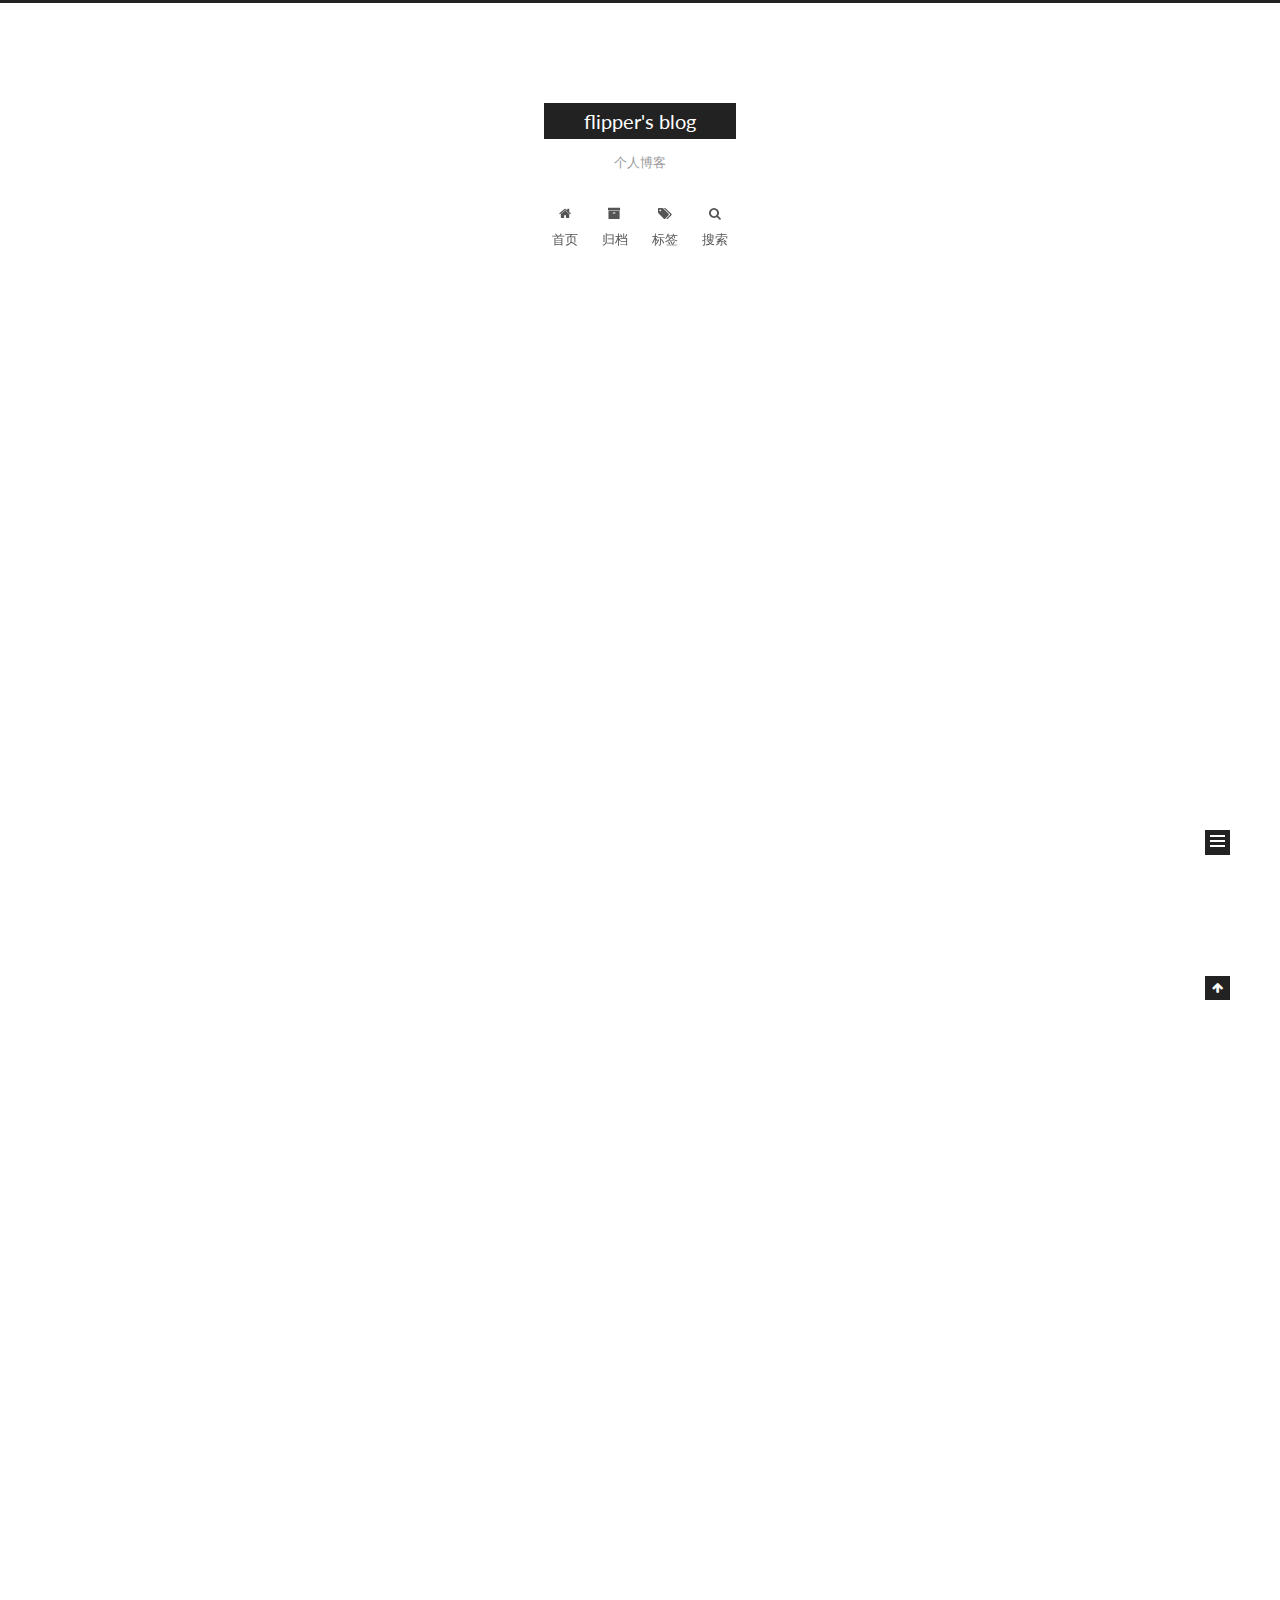
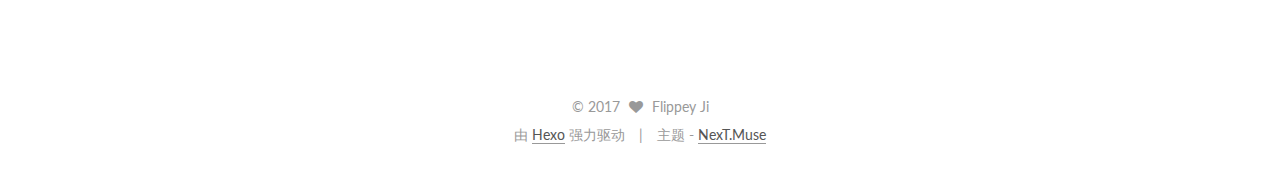
==== index.html @ 8bde79d1 "Site updated: 2017-01-13 20:40:01" ====
<!doctype html>



  


<html class="theme-next muse use-motion" lang="zh-Hans">
<head>
  <meta charset="UTF-8"/>
<meta http-equiv="X-UA-Compatible" content="IE=edge" />
<meta name="viewport" content="width=device-width, initial-scale=1, maximum-scale=1"/>



<meta http-equiv="Cache-Control" content="no-transform" />
<meta http-equiv="Cache-Control" content="no-siteapp" />












  
  
  <link href="/lib/fancybox/source/jquery.fancybox.css?v=2.1.5" rel="stylesheet" type="text/css" />




  
  
  
  

  
    
    
  

  

  

  

  

  
    
    
    <link href="//fonts.googleapis.com/css?family=Lato:300,300italic,400,400italic,700,700italic&subset=latin,latin-ext" rel="stylesheet" type="text/css">
  






<link href="/lib/font-awesome/css/font-awesome.min.css?v=4.6.2" rel="stylesheet" type="text/css" />

<link href="/css/main.css?v=5.1.0" rel="stylesheet" type="text/css" />


  <meta name="keywords" content="Hexo, NexT" />








  <link rel="shortcut icon" type="image/x-icon" href="/favicon.ico?v=5.1.0" />






<meta name="description" content="一切为了梦想">
<meta property="og:type" content="website">
<meta property="og:title" content="flipper's blog">
<meta property="og:url" content="http://yoursite.com/index.html">
<meta property="og:site_name" content="flipper's blog">
<meta property="og:description" content="一切为了梦想">
<meta name="twitter:card" content="summary">
<meta name="twitter:title" content="flipper's blog">
<meta name="twitter:description" content="一切为了梦想">



<script type="text/javascript" id="hexo.configurations">
  var NexT = window.NexT || {};
  var CONFIG = {
    root: '/',
    scheme: 'Muse',
    sidebar: {"position":"left","display":"post"},
    fancybox: true,
    motion: true,
    duoshuo: {
      userId: '0',
      author: '博主'
    },
    algolia: {
      applicationID: '',
      apiKey: 'ed5ef6e0f92a9c5c3d40564556195fa3',
      indexName: 'flippey',
      hits: {"per_page":10},
      labels: {"input_placeholder":"请输入关键字","hits_empty":"没有找到与 ${query} |相关的内容","hits_stats":"${hits} 条相关记录， 共耗时 ${time} ms"}
    }
  };
</script>



  <link rel="canonical" href="http://yoursite.com/"/>





  <title> flipper's blog </title>
</head>

<body itemscope itemtype="http://schema.org/WebPage" lang="zh-Hans">

  










  
  
    
  

  <div class="container one-collumn sidebar-position-left 
   page-home 
 ">
    <div class="headband"></div>

    <header id="header" class="header" itemscope itemtype="http://schema.org/WPHeader">
      <div class="header-inner"><div class="site-meta ">
  

  <div class="custom-logo-site-title">
    <a href="/"  class="brand" rel="start">
      <span class="logo-line-before"><i></i></span>
      <span class="site-title">flipper's blog</span>
      <span class="logo-line-after"><i></i></span>
    </a>
  </div>
    
      <p class="site-subtitle">个人博客</p>
    
</div>

<div class="site-nav-toggle">
  <button>
    <span class="btn-bar"></span>
    <span class="btn-bar"></span>
    <span class="btn-bar"></span>
  </button>
</div>

<nav class="site-nav">
  

  
    <ul id="menu" class="menu">
      
        
        <li class="menu-item menu-item-home">
          <a href="/" rel="section">
            
              <i class="menu-item-icon fa fa-fw fa-home"></i> <br />
            
            首页
          </a>
        </li>
      
        
        <li class="menu-item menu-item-archives">
          <a href="/archives" rel="section">
            
              <i class="menu-item-icon fa fa-fw fa-archive"></i> <br />
            
            归档
          </a>
        </li>
      
        
        <li class="menu-item menu-item-tags">
          <a href="/tags" rel="section">
            
              <i class="menu-item-icon fa fa-fw fa-tags"></i> <br />
            
            标签
          </a>
        </li>
      

      
        <li class="menu-item menu-item-search">
          
            <a href="javascript:;" class="popup-trigger">
          
            
              <i class="menu-item-icon fa fa-search fa-fw"></i> <br />
            
            搜索
          </a>
        </li>
      
    </ul>
  

  
    <div class="site-search">
      
  
  <div class="algolia-popup popup">
    <div class="algolia-search">
      <div class="algolia-search-input-icon">
        <i class="fa fa-search"></i>
      </div>
      <div class="algolia-search-input" id="algolia-search-input"></div>
    </div>

    <div class="algolia-results">
      <div id="algolia-stats"></div>
      <div id="algolia-hits"></div>
      <div id="algolia-pagination" class="algolia-pagination"></div>
    </div>

    <span class="popup-btn-close">
      <i class="fa fa-times-circle"></i>
    </span>
  </div>




    </div>
  
</nav>



 </div>
    </header>

    <main id="main" class="main">
      <div class="main-inner">
        <div class="content-wrap">
          <div id="content" class="content">
            
  <section id="posts" class="posts-expand">
    
      

  

  
  
  

  <article class="post post-type-normal " itemscope itemtype="http://schema.org/Article">
  <link itemprop="mainEntityOfPage" href="http://yoursite.com/2017/01/13/about/">

  <span style="display:none" itemprop="author" itemscope itemtype="http://schema.org/Person">
    <meta itemprop="name" content="Flippey Ji">
    <meta itemprop="description" content="">
    <meta itemprop="image" content="http://oe7dto3vg.bkt.clouddn.com/20150323114656_XhwA5.thumb.224_0.jpeg">
  </span>

  <span style="display:none" itemprop="publisher" itemscope itemtype="http://schema.org/Organization">
    <meta itemprop="name" content="flipper's blog">
    <span style="display:none" itemprop="logo" itemscope itemtype="http://schema.org/ImageObject">
      <img style="display:none;" itemprop="url image" alt="flipper's blog" src="">
    </span>
  </span>

    
      <header class="post-header">

        
        
          <h1 class="post-title" itemprop="name headline">
            
            
              
                
                <a class="post-title-link" href="/2017/01/13/about/" itemprop="url">
                  about
                </a>
              
            
          </h1>
        

        <div class="post-meta">
          <span class="post-time">
            
              <span class="post-meta-item-icon">
                <i class="fa fa-calendar-o"></i>
              </span>
              
                <span class="post-meta-item-text">发表于</span>
              
              <time title="Post created" itemprop="dateCreated datePublished" datetime="2017-01-13T13:42:59+08:00">
                2017-01-13
              </time>
            

            

            
          </span>

          

          
            
          

          

          
          

          

          

        </div>
      </header>
    


    <div class="post-body" itemprop="articleBody">

      
      

      
        
          
            <p>我就是我，不一样的烟火</p>

          
        
      
    </div>

    <div>
      
    </div>

    <div>
      
    </div>


    <footer class="post-footer">
      

      

      
      
        <div class="post-eof"></div>
      
    </footer>
  </article>


    
      

  

  
  
  

  <article class="post post-type-normal " itemscope itemtype="http://schema.org/Article">
  <link itemprop="mainEntityOfPage" href="http://yoursite.com/2017/01/13/hello-world/">

  <span style="display:none" itemprop="author" itemscope itemtype="http://schema.org/Person">
    <meta itemprop="name" content="Flippey Ji">
    <meta itemprop="description" content="">
    <meta itemprop="image" content="http://oe7dto3vg.bkt.clouddn.com/20150323114656_XhwA5.thumb.224_0.jpeg">
  </span>

  <span style="display:none" itemprop="publisher" itemscope itemtype="http://schema.org/Organization">
    <meta itemprop="name" content="flipper's blog">
    <span style="display:none" itemprop="logo" itemscope itemtype="http://schema.org/ImageObject">
      <img style="display:none;" itemprop="url image" alt="flipper's blog" src="">
    </span>
  </span>

    
      <header class="post-header">

        
        
          <h1 class="post-title" itemprop="name headline">
            
            
              
                
                <a class="post-title-link" href="/2017/01/13/hello-world/" itemprop="url">
                  Hello World
                </a>
              
            
          </h1>
        

        <div class="post-meta">
          <span class="post-time">
            
              <span class="post-meta-item-icon">
                <i class="fa fa-calendar-o"></i>
              </span>
              
                <span class="post-meta-item-text">发表于</span>
              
              <time title="Post created" itemprop="dateCreated datePublished" datetime="2017-01-13T10:25:01+08:00">
                2017-01-13
              </time>
            

            

            
          </span>

          

          
            
          

          

          
          

          

          

        </div>
      </header>
    


    <div class="post-body" itemprop="articleBody">

      
      

      
        
          
            <p>Welcome to <a href="https://hexo.io/" target="_blank" rel="external">Hexo</a>! This is your very first post. Check <a href="https://hexo.io/docs/" target="_blank" rel="external">documentation</a> for more info. If you get any problems when using Hexo, you can find the answer in <a href="https://hexo.io/docs/troubleshooting.html" target="_blank" rel="external">troubleshooting</a> or you can ask me on <a href="https://github.com/hexojs/hexo/issues" target="_blank" rel="external">GitHub</a>.</p>
<h2 id="Quick-Start"><a href="#Quick-Start" class="headerlink" title="Quick Start"></a>Quick Start</h2><h3 id="Create-a-new-post"><a href="#Create-a-new-post" class="headerlink" title="Create a new post"></a>Create a new post</h3><figure class="highlight bash"><table><tr><td class="gutter"><pre><div class="line">1</div></pre></td><td class="code"><pre><div class="line">$ hexo new <span class="string">"My New Post"</span></div></pre></td></tr></table></figure>
<p>More info: <a href="https://hexo.io/docs/writing.html" target="_blank" rel="external">Writing</a></p>
<h3 id="Run-server"><a href="#Run-server" class="headerlink" title="Run server"></a>Run server</h3><figure class="highlight bash"><table><tr><td class="gutter"><pre><div class="line">1</div></pre></td><td class="code"><pre><div class="line">$ hexo server</div></pre></td></tr></table></figure>
<p>More info: <a href="https://hexo.io/docs/server.html" target="_blank" rel="external">Server</a></p>
<h3 id="Generate-static-files"><a href="#Generate-static-files" class="headerlink" title="Generate static files"></a>Generate static files</h3><figure class="highlight bash"><table><tr><td class="gutter"><pre><div class="line">1</div></pre></td><td class="code"><pre><div class="line">$ hexo generate</div></pre></td></tr></table></figure>
<p>More info: <a href="https://hexo.io/docs/generating.html" target="_blank" rel="external">Generating</a></p>
<h3 id="Deploy-to-remote-sites"><a href="#Deploy-to-remote-sites" class="headerlink" title="Deploy to remote sites"></a>Deploy to remote sites</h3><figure class="highlight bash"><table><tr><td class="gutter"><pre><div class="line">1</div></pre></td><td class="code"><pre><div class="line">$ hexo deploy</div></pre></td></tr></table></figure>
<p>More info: <a href="https://hexo.io/docs/deployment.html" target="_blank" rel="external">Deployment</a></p>

          
        
      
    </div>

    <div>
      
    </div>

    <div>
      
    </div>


    <footer class="post-footer">
      

      

      
      
        <div class="post-eof"></div>
      
    </footer>
  </article>


    
  </section>

  

          
          </div>
          


          

        </div>
        
          
  
  <div class="sidebar-toggle">
    <div class="sidebar-toggle-line-wrap">
      <span class="sidebar-toggle-line sidebar-toggle-line-first"></span>
      <span class="sidebar-toggle-line sidebar-toggle-line-middle"></span>
      <span class="sidebar-toggle-line sidebar-toggle-line-last"></span>
    </div>
  </div>

  <aside id="sidebar" class="sidebar">
    <div class="sidebar-inner">

      

      

      <section class="site-overview sidebar-panel sidebar-panel-active">
        <div class="site-author motion-element" itemprop="author" itemscope itemtype="http://schema.org/Person">
          <img class="site-author-image" itemprop="image"
               src="http://oe7dto3vg.bkt.clouddn.com/20150323114656_XhwA5.thumb.224_0.jpeg"
               alt="Flippey Ji" />
          <p class="site-author-name" itemprop="name">Flippey Ji</p>
          <p class="site-description motion-element" itemprop="description">一切为了梦想</p>
        </div>
        <nav class="site-state motion-element">
        
          
            <div class="site-state-item site-state-posts">
              <a href="/archives">
                <span class="site-state-item-count">2</span>
                <span class="site-state-item-name">日志</span>
              </a>
            </div>
          

          

          

        </nav>

        

        <div class="links-of-author motion-element">
          
        </div>

        
        

        
        

        


      </section>

      

    </div>
  </aside>


        
      </div>
    </main>

    <footer id="footer" class="footer">
      <div class="footer-inner">
        <div class="copyright" >
  
  &copy; 
  <span itemprop="copyrightYear">2017</span>
  <span class="with-love">
    <i class="fa fa-heart"></i>
  </span>
  <span class="author" itemprop="copyrightHolder">Flippey Ji</span>
</div>


<div class="powered-by">
  由 <a class="theme-link" href="https://hexo.io">Hexo</a> 强力驱动
</div>

<div class="theme-info">
  主题 -
  <a class="theme-link" href="https://github.com/iissnan/hexo-theme-next">
    NexT.Muse
  </a>
</div>


        

        
      </div>
    </footer>

    <div class="back-to-top">
      <i class="fa fa-arrow-up"></i>
    </div>
  </div>

  

<script type="text/javascript">
  if (Object.prototype.toString.call(window.Promise) !== '[object Function]') {
    window.Promise = null;
  }
</script>









  




  
  <script type="text/javascript" src="/lib/jquery/index.js?v=2.1.3"></script>

  
  <script type="text/javascript" src="/lib/fastclick/lib/fastclick.min.js?v=1.0.6"></script>

  
  <script type="text/javascript" src="/lib/jquery_lazyload/jquery.lazyload.js?v=1.9.7"></script>

  
  <script type="text/javascript" src="/lib/velocity/velocity.min.js?v=1.2.1"></script>

  
  <script type="text/javascript" src="/lib/velocity/velocity.ui.min.js?v=1.2.1"></script>

  
  <script type="text/javascript" src="/lib/fancybox/source/jquery.fancybox.pack.js?v=2.1.5"></script>


  


  <script type="text/javascript" src="/js/src/utils.js?v=5.1.0"></script>

  <script type="text/javascript" src="/js/src/motion.js?v=5.1.0"></script>



  
  

  

  


  <script type="text/javascript" src="/js/src/bootstrap.js?v=5.1.0"></script>



  



  




	





  





  

  




  
  
  <script type="text/javascript">
    // Popup Window;
    var isfetched = false;
    // Search DB path;
    var search_path = "search.xml";
    if (search_path.length == 0) {
      search_path = "search.xml";
    }
    var path = "/" + search_path;
    // monitor main search box;

    function proceedsearch() {
      $("body").append('<div class="popoverlay">').css('overflow', 'hidden');
      $('.popup').toggle();
    }
    // search function;
    var searchFunc = function(path, search_id, content_id) {
      'use strict';
      $.ajax({
        url: path,
        dataType: "xml",
        async: true,
        success: function( xmlResponse ) {
          // get the contents from search data
          isfetched = true;
          $('.popup').detach().appendTo('.header-inner');
          var datas = $( "entry", xmlResponse ).map(function() {
            return {
              title: $( "title", this ).text(),
              content: $("content",this).text(),
              url: $( "url" , this).text()
            };
          }).get();
          var $input = document.getElementById(search_id);
          var $resultContent = document.getElementById(content_id);
          $input.addEventListener('input', function(){
            var matchcounts = 0;
            var str='<ul class=\"search-result-list\">';
            var keywords = this.value.trim().toLowerCase().split(/[\s\-]+/);
            $resultContent.innerHTML = "";
            if (this.value.trim().length > 1) {
              // perform local searching
              datas.forEach(function(data) {
                var isMatch = false;
                var content_index = [];
                var data_title = data.title.trim().toLowerCase();
                var data_content = data.content.trim().replace(/<[^>]+>/g,"").toLowerCase();
                var data_url = decodeURIComponent(data.url);
                var index_title = -1;
                var index_content = -1;
                var first_occur = -1;
                // only match artiles with not empty titles and contents
                if(data_title != '') {
                  keywords.forEach(function(keyword, i) {
                    index_title = data_title.indexOf(keyword);
                    index_content = data_content.indexOf(keyword);
                    if( index_title >= 0 || index_content >= 0 ){
                      isMatch = true;
                      if (i == 0) {
                        first_occur = index_content;
                      }
                    }

                  });
                }
                // show search results
                if (isMatch) {
                  matchcounts += 1;
                  str += "<li><a href='"+ data_url +"' class='search-result-title'>"+ data_title +"</a>";
                  var content = data.content.trim().replace(/<[^>]+>/g,"");
                  if (first_occur >= 0) {
                    // cut out 100 characters
                    var start = first_occur - 20;
                    var end = first_occur + 80;
                    if(start < 0){
                      start = 0;
                    }
                    if(start == 0){
                      end = 50;
                    }
                    if(end > content.length){
                      end = content.length;
                    }
                    var match_content = content.substring(start, end);
                    // highlight all keywords
                    keywords.forEach(function(keyword){
                      var regS = new RegExp(keyword, "gi");
                      match_content = match_content.replace(regS, "<b class=\"search-keyword\">"+keyword+"</b>");
                    });

                    str += "<p class=\"search-result\">" + match_content +"...</p>"
                  }
                  str += "</li>";
                }
              })};
            str += "</ul>";
            if (matchcounts == 0) { str = '<div id="no-result"><i class="fa fa-frown-o fa-5x" /></div>' }
            if (keywords == "") { str = '<div id="no-result"><i class="fa fa-search fa-5x" /></div>' }
            $resultContent.innerHTML = str;
          });
          proceedsearch();
        }
      });}

    // handle and trigger popup window;
    $('.popup-trigger').click(function(e) {
      e.stopPropagation();
      if (isfetched == false) {
        searchFunc(path, 'local-search-input', 'local-search-result');
      } else {
        proceedsearch();
      };
    });

    $('.popup-btn-close').click(function(e){
      $('.popup').hide();
      $(".popoverlay").remove();
      $('body').css('overflow', '');
    });
    $('.popup').click(function(e){
      e.stopPropagation();
    });
  </script>


  

  

  

  

  
  
  
  <link rel="stylesheet" href="/lib/algolia-instant-search/instantsearch.min.css">

  
  
  <script src="/lib/algolia-instant-search/instantsearch.min.js"></script>
  

  <script src="/js/src/algolia-search.js?v=5.1.0"></script>



</body>
</html>
---- css/main.css ----
/* normalize.css v3.0.2 | MIT License | git.io/normalize */
html {
  font-family: sans-serif; /* 1 */
  -ms-text-size-adjust: 100%; /* 2 */
  -webkit-text-size-adjust: 100%; /* 2 */
}
body {
  margin: 0;
}
article,
aside,
details,
figcaption,
figure,
footer,
header,
hgroup,
main,
menu,
nav,
section,
summary {
  display: block;
}
audio,
canvas,
progress,
video {
  display: inline-block; /* 1 */
  vertical-align: baseline; /* 2 */
}
audio:not([controls]) {
  display: none;
  height: 0;
}
[hidden],
template {
  display: none;
}
a {
  background-color: transparent;
}
a:active,
a:hover {
  outline: 0;
}
abbr[title] {
  border-bottom: 1px dotted;
}
b,
strong {
  font-weight: bold;
}
dfn {
  font-style: italic;
}
h1 {
  font-size: 2em;
  margin: 0.67em 0;
}
mark {
  background: #ff0;
  color: #000;
}
small {
  font-size: 80%;
}
sub,
sup {
  font-size: 75%;
  line-height: 0;
  position: relative;
  vertical-align: baseline;
}
sup {
  top: -0.5em;
}
sub {
  bottom: -0.25em;
}
img {
  border: 0;
}
svg:not(:root) {
  overflow: hidden;
}
figure {
  margin: 1em 40px;
}
hr {
  -moz-box-sizing: content-box;
  box-sizing: content-box;
  height: 0;
}
pre {
  overflow: auto;
}
code,
kbd,
pre,
samp {
  font-family: monospace, monospace;
  font-size: 1em;
}
button,
input,
optgroup,
select,
textarea {
  color: inherit; /* 1 */
  font: inherit; /* 2 */
  margin: 0; /* 3 */
}
button {
  overflow: visible;
}
button,
select {
  text-transform: none;
}
button,
html input[type="button"],
input[type="reset"],
input[type="submit"] {
  -webkit-appearance: button; /* 2 */
  cursor: pointer; /* 3 */
}
button[disabled],
html input[disabled] {
  cursor: default;
}
button::-moz-focus-inner,
input::-moz-focus-inner {
  border: 0;
  padding: 0;
}
input {
  line-height: normal;
}
input[type="checkbox"],
input[type="radio"] {
  box-sizing: border-box; /* 1 */
  padding: 0; /* 2 */
}
input[type="number"]::-webkit-inner-spin-button,
input[type="number"]::-webkit-outer-spin-button {
  height: auto;
}
input[type="search"] {
  -webkit-appearance: textfield; /* 1 */
  -moz-box-sizing: content-box;
  -webkit-box-sizing: content-box; /* 2 */
  box-sizing: content-box;
}
input[type="search"]::-webkit-search-cancel-button,
input[type="search"]::-webkit-search-decoration {
  -webkit-appearance: none;
}
fieldset {
  border: 1px solid #c0c0c0;
  margin: 0 2px;
  padding: 0.35em 0.625em 0.75em;
}
legend {
  border: 0; /* 1 */
  padding: 0; /* 2 */
}
textarea {
  overflow: auto;
}
optgroup {
  font-weight: bold;
}
table {
  border-collapse: collapse;
  border-spacing: 0;
}
td,
th {
  padding: 0;
}
::selection {
  background: #262a30;
  color: #fff;
}
body {
  position: relative;
  font-family: 'Lato', "PingFang SC", "Microsoft YaHei", sans-serif;
  font-size: 14px;
  line-height: 2;
  color: #555;
  background: #fff;
}
@media (max-width: 767px) {
  body {
    padding-right: 0 !important;
  }
}
@media (min-width: 768px) and (max-width: 991px) {
  body {
    padding-right: 0 !important;
  }
}
@media (min-width: 1600px) {
  body {
    font-size: 16px;
  }
}
h1,
h2,
h3,
h4,
h5,
h6 {
  margin: 0;
  padding: 0;
  font-weight: bold;
  line-height: 1.5;
  font-family: 'Lato', "PingFang SC", "Microsoft YaHei", sans-serif;
}
h2,
h3,
h4,
h5,
h6 {
  margin: 20px 0 15px;
}
h1 {
  font-size: 22px;
}
@media (max-width: 767px) {
  h1 {
    font-size: 18px;
  }
}
h2 {
  font-size: 20px;
}
@media (max-width: 767px) {
  h2 {
    font-size: 16px;
  }
}
h3 {
  font-size: 18px;
}
@media (max-width: 767px) {
  h3 {
    font-size: 14px;
  }
}
h4 {
  font-size: 16px;
}
@media (max-width: 767px) {
  h4 {
    font-size: 12px;
  }
}
h5 {
  font-size: 14px;
}
@media (max-width: 767px) {
  h5 {
    font-size: 10px;
  }
}
h6 {
  font-size: 12px;
}
@media (max-width: 767px) {
  h6 {
    font-size: 8px;
  }
}
p {
  margin: 0 0 25px 0;
}
a {
  color: #555;
  text-decoration: none;
  border-bottom: 1px solid #999;
  word-wrap: break-word;
}
a:hover {
  color: #222;
  border-bottom-color: #222;
}
ul {
  list-style: none;
}
blockquote {
  margin: 0;
  padding: 0;
}
img {
  display: block;
  margin: auto;
  max-width: 100%;
  height: auto;
}
hr {
  margin: 40px 0;
  height: 3px;
  border: none;
  background-color: #ddd;
  background-image: repeating-linear-gradient(-45deg, #fff, #fff 4px, transparent 4px, transparent 8px);
}
blockquote {
  padding: 0 15px;
  color: #666;
  border-left: 4px solid #ddd;
}
blockquote cite::before {
  content: "-";
  padding: 0 5px;
}
dt {
  font-weight: 700;
}
dd {
  margin: 0;
  padding: 0;
}
.text-left {
  text-align: left;
}
.text-center {
  text-align: center;
}
.text-right {
  text-align: right;
}
.text-justify {
  text-align: justify;
}
.text-nowrap {
  white-space: nowrap;
}
.text-lowercase {
  text-transform: lowercase;
}
.text-uppercase {
  text-transform: uppercase;
}
.text-capitalize {
  text-transform: capitalize;
}
.center-block {
  display: block;
  margin-left: auto;
  margin-right: auto;
}
.clearfix:before,
.clearfix:after {
  content: " ";
  display: table;
}
.clearfix:after {
  clear: both;
}
.pullquote {
  width: 45%;
}
.pullquote.left {
  float: left;
  margin-left: 5px;
  margin-right: 10px;
}
.pullquote.right {
  float: right;
  margin-left: 10px;
  margin-right: 5px;
}
.affix.affix.affix {
  position: fixed;
}
.translation {
  margin-top: -20px;
  font-size: 14px;
  color: #999;
}
.scrollbar-measure {
  width: 100px;
  height: 100px;
  overflow: scroll;
  position: absolute;
  top: -9999px;
}
.use-motion .motion-element {
  opacity: 0;
}
#local-search-input {
  padding: 3px;
  border: none;
  text-indent: 14px;
  border-radius: 0;
  width: 140px;
  outline: none;
  border-bottom: 1px solid #999;
  background: inherit;
  opacity: 0.5;
}
#local-search-input:focus {
  opacity: 1;
}
.search-icon {
  position: absolute;
  top: 9px;
}
table {
  margin: 20px 0;
  width: 100%;
  border-collapse: collapse;
  border-spacing: 0;
  border: 1px solid #ddd;
  font-size: 14px;
  table-layout: fixed;
  word-wrap: break-all;
}
table>tbody>tr:nth-of-type(odd) {
  background-color: #f9f9f9;
}
table>tbody>tr:hover {
  background-color: #f5f5f5;
}
caption,
th,
td {
  padding: 8px;
  text-align: left;
  vertical-align: middle;
  font-weight: normal;
}
th,
td {
  border-bottom: 3px solid #ddd;
  border-right: 1px solid #eee;
}
th {
  padding-bottom: 10px;
  font-weight: 700;
}
td {
  border-bottom-width: 1px;
}
html,
body {
  height: 100%;
}
.container {
  position: relative;
  min-height: 100%;
}
.header-inner {
  margin: 0 auto;
  padding: 100px 0 70px;
  width: 700px;
}
@media (min-width: 1600px) {
  .container .header-inner {
    width: 900px;
  }
}
.main {
  padding-bottom: 150px;
}
.main-inner {
  margin: 0 auto;
  width: 700px;
}
@media (min-width: 1600px) {
  .container .main-inner {
    width: 900px;
  }
}
.footer {
  position: absolute;
  left: 0;
  bottom: 0;
  width: 100%;
  min-height: 50px;
}
.footer-inner {
  box-sizing: border-box;
  margin: 20px auto;
  width: 700px;
}
@media (min-width: 1600px) {
  .container .footer-inner {
    width: 900px;
  }
}
pre,
.highlight {
  overflow: auto;
  margin: 20px 0;
  padding: 0;
  font-size: 13px;
  color: #4d4d4c;
  background: #f7f7f7;
  line-height: 1.6;
}
pre,
code {
  font-family: consolas, Menlo, "PingFang SC", "Microsoft YaHei", monospace;
}
code {
  padding: 2px 4px;
  word-wrap: break-word;
  color: #4d4d4c;
  background: #f7f7f7;
  border-radius: 3px;
  font-size: 13px;
}
pre code {
  padding: 0;
  color: #4d4d4c;
  background: none;
  text-shadow: none;
}
.highlight {
  border-radius: 1px;
}
.highlight pre {
  border: none;
  margin: 0;
  padding: 10px 0;
}
.highlight table {
  margin: 0;
  width: auto;
  border: none;
}
.highlight td {
  border: none;
  padding: 0;
}
.highlight figcaption {
  font-size: 1em;
  color: #4d4d4c;
  line-height: 1em;
  margin-bottom: 1em;
}
.highlight figcaption:before,
.highlight figcaption:after {
  content: " ";
  display: table;
}
.highlight figcaption:after {
  clear: both;
}
.highlight figcaption a {
  float: right;
  color: #4d4d4c;
}
.highlight figcaption a:hover {
  border-bottom-color: #4d4d4c;
}
.highlight .gutter pre {
  padding-left: 10px;
  padding-right: 10px;
  color: #869194;
  text-align: right;
  background-color: #eff2f3;
}
.highlight .code pre {
  padding-left: 10px;
  padding-right: 10px;
  background-color: #f7f7f7;
}
.highlight .line {
  height: 20px;
}
.gutter {
  -webkit-user-select: none;
  -moz-user-select: none;
  -ms-user-select: none;
  user-select: none;
}
.gist table {
  width: auto;
}
.gist table td {
  border: none;
}
pre .deletion {
  background: #fdd;
}
pre .addition {
  background: #dfd;
}
pre .meta {
  color: #8959a8;
}
pre .comment {
  color: #8e908c;
}
pre .variable,
pre .attribute,
pre .tag,
pre .regexp,
pre .ruby .constant,
pre .xml .tag .title,
pre .xml .pi,
pre .xml .doctype,
pre .html .doctype,
pre .css .id,
pre .css .class,
pre .css .pseudo {
  color: #c82829;
}
pre .number,
pre .preprocessor,
pre .built_in,
pre .literal,
pre .params,
pre .constant,
pre .command {
  color: #f5871f;
}
pre .ruby .class .title,
pre .css .rules .attribute,
pre .string,
pre .value,
pre .inheritance,
pre .header,
pre .ruby .symbol,
pre .xml .cdata,
pre .special,
pre .number,
pre .formula {
  color: #718c00;
}
pre .title,
pre .css .hexcolor {
  color: #3e999f;
}
pre .function,
pre .python .decorator,
pre .python .title,
pre .ruby .function .title,
pre .ruby .title .keyword,
pre .perl .sub,
pre .javascript .title,
pre .coffeescript .title {
  color: #4271ae;
}
pre .keyword,
pre .javascript .function {
  color: #8959a8;
}
.full-image.full-image.full-image {
  border: none;
  max-width: 100%;
  width: auto;
  margin: 20px auto;
}
@media (min-width: 992px) {
  .full-image.full-image.full-image {
    max-width: none;
    width: 110%;
    margin: 25px -5%;
  }
}
.blockquote-center,
.page-home .post-type-quote blockquote,
.page-post-detail .post-type-quote blockquote {
  position: relative;
  margin: 40px 0;
  padding: 0;
  border-left: none;
  text-align: center;
}
.blockquote-center::before,
.page-home .post-type-quote blockquote::before,
.page-post-detail .post-type-quote blockquote::before,
.blockquote-center::after,
.page-home .post-type-quote blockquote::after,
.page-post-detail .post-type-quote blockquote::after {
  position: absolute;
  content: ' ';
  display: block;
  width: 100%;
  height: 24px;
  opacity: 0.2;
  background-repeat: no-repeat;
  background-position: 0 -6px;
  background-size: 22px 22px;
}
.blockquote-center::before,
.page-home .post-type-quote blockquote::before,
.page-post-detail .post-type-quote blockquote::before {
  top: -20px;
  background-image: url("../images/quote-l.svg");
  border-top: 1px solid #ccc;
}
.blockquote-center::after,
.page-home .post-type-quote blockquote::after,
.page-post-detail .post-type-quote blockquote::after {
  bottom: -20px;
  background-image: url("../images/quote-r.svg");
  border-bottom: 1px solid #ccc;
  background-position: 100% 8px;
}
.blockquote-center p,
.page-home .post-type-quote blockquote p,
.page-post-detail .post-type-quote blockquote p,
.blockquote-center div,
.page-home .post-type-quote blockquote div,
.page-post-detail .post-type-quote blockquote div {
  text-align: center;
}
.post .post-body .group-picture img {
  box-sizing: border-box;
  padding: 0 3px;
  border: none;
}
.post .group-picture-row {
  overflow: hidden;
  margin-top: 6px;
}
.post .group-picture-row:first-child {
  margin-top: 0;
}
.post .group-picture-column {
  float: left;
}
.page-post-detail .post-body .group-picture-column {
  float: none;
  margin-top: 10px;
  width: auto !important;
}
.page-post-detail .post-body .group-picture-column img {
  margin: 0 auto;
}
.page-archive .group-picture-container {
  overflow: hidden;
}
.page-archive .group-picture-row {
  float: left;
}
.page-archive .group-picture-row:first-child {
  margin-top: 6px;
}
.page-archive .group-picture-column {
  max-width: 150px;
  max-height: 150px;
}
.note {
  padding: 20px;
  margin: 20px 0;
  border: 1px solid #eee;
  border-left-width: 5px;
  border-radius: 3px;
}
.note h2,
.note h3,
.note h4,
.note h5,
.note h6 {
  margin-top: 0;
  margin-bottom: 5px;
}
.note p:last-child {
  margin-bottom: 0;
}
.note code {
  border-radius: 3px;
}
.note+.note {
  margin-top: -5px;
}
.default {
  border-left-color: #777;
}
.default h2,
.default h3,
.default h4,
.default h5,
.default h6 {
  color: #777;
}
.primary {
  border-left-color: #428bca;
}
.primary h2,
.primary h3,
.primary h4,
.primary h5,
.primary h6 {
  color: #428bca;
}
.success {
  border-left-color: #5cb85c;
}
.success h2,
.success h3,
.success h4,
.success h5,
.success h6 {
  color: #5cb85c;
}
.danger {
  border-left-color: #d9534f;
}
.danger h2,
.danger h3,
.danger h4,
.danger h5,
.danger h6 {
  color: #d9534f;
}
.warning {
  border-left-color: #f0ad4e;
}
.warning h2,
.warning h3,
.warning h4,
.warning h5,
.warning h6 {
  color: #f0ad4e;
}
.info {
  border-left-color: #5bc0de;
}
.info h2,
.info h3,
.info h4,
.info h5,
.info h6 {
  color: #5bc0de;
}
.btn {
  display: inline-block;
  padding: 0 20px;
  font-size: 14px;
  color: #fff;
  background: #222;
  border: 2px solid #222;
  text-decoration: none;
  border-radius: 0;
  transition-property: background-color;
  transition-duration: 0.2s;
  transition-timing-function: ease-in-out;
  transition-delay: 0s;
}
.btn:hover,
.post-more-link .btn:hover {
  border-color: #222;
  color: #222;
  background: #fff;
}
.btn-bar {
  display: block;
  width: 22px;
  height: 2px;
  background: #555;
  border-radius: 1px;
}
.btn-bar+.btn-bar {
  margin-top: 4px;
}
.pagination {
  margin: 120px 0 40px;
  text-align: center;
  border-top: 1px solid #eee;
}
.page-number-basic,
.pagination .prev,
.pagination .next,
.pagination .page-number,
.pagination .space {
  display: inline-block;
  position: relative;
  top: -1px;
  margin: 0 10px;
  padding: 0 10px;
  line-height: 30px;
}
@media (max-width: 767px) {
  .page-number-basic,
  .pagination .prev,
  .pagination .next,
  .pagination .page-number,
  .pagination .space {
    margin: 0 5px;
  }
}
.pagination .prev,
.pagination .next,
.pagination .page-number {
  border-bottom: 0;
  border-top: 1px solid #eee;
  transition-property: border-color;
  transition-duration: 0.2s;
  transition-timing-function: ease-in-out;
  transition-delay: 0s;
}
.pagination .prev:hover,
.pagination .next:hover,
.pagination .page-number:hover {
  border-top-color: #222;
}
.pagination .space {
  padding: 0;
  margin: 0;
}
.pagination .prev {
  margin-left: 0;
}
.pagination .next {
  margin-right: 0;
}
.pagination .page-number.current,
.algolia-pagination .current .page-number {
  color: #fff;
  background: #ccc;
  border-top-color: #ccc;
}
@media (max-width: 767px) {
  .pagination {
    border-top: none;
  }
  .pagination .prev,
  .pagination .next,
  .pagination .page-number {
    margin-bottom: 10px;
    border-top: 0;
    border-bottom: 1px solid #eee;
  }
  .pagination .prev:hover,
  .pagination .next:hover,
  .pagination .page-number:hover {
    border-bottom-color: #222;
  }
}
.comments {
  margin: 60px 20px 0;
}
.tag-cloud {
  text-align: center;
}
.tag-cloud a {
  display: inline-block;
  margin: 10px;
}
.back-to-top {
  box-sizing: border-box;
  position: fixed;
  bottom: -100px;
  right: 50px;
  z-index: 1050;
  padding: 0 6px;
  width: 25px;
  background: #222;
  font-size: 12px;
  opacity: 1;
  color: #fff;
  cursor: pointer;
  text-align: center;
  -webkit-transform: translateZ(0);
  transition-property: bottom;
  transition-duration: 0.2s;
  transition-timing-function: ease-in-out;
  transition-delay: 0s;
}
@media (max-width: 767px) {
  .back-to-top {
    display: none;
  }
}
@media (min-width: 768px) and (max-width: 991px) {
  .back-to-top {
    display: none;
  }
}
.back-to-top.back-to-top-on {
  bottom: 19px;
}
.header {
  background: #fff;
}
.header-inner {
  position: relative;
}
.headband {
  height: 3px;
  background: #222;
}
.site-meta {
  margin: 0;
  text-align: center;
}
@media (max-width: 767px) {
  .site-meta {
    text-align: center;
  }
}
.brand {
  position: relative;
  display: inline-block;
  padding: 0 40px;
  color: #fff;
  background: #222;
  border-bottom: none;
}
.brand:hover {
  color: #fff;
}
.logo {
  display: inline-block;
  margin-right: 5px;
  line-height: 36px;
  vertical-align: top;
}
.site-title {
  display: inline-block;
  vertical-align: top;
  line-height: 36px;
  font-size: 20px;
  font-weight: normal;
  font-family: 'Lato', "PingFang SC", "Microsoft YaHei", sans-serif;
}
.site-subtitle {
  margin-top: 10px;
  font-size: 13px;
  color: #999;
}
.use-motion .brand {
  opacity: 0;
}
.use-motion .logo,
.use-motion .site-title,
.use-motion .site-subtitle {
  opacity: 0;
  position: relative;
  top: -10px;
}
.site-nav-toggle {
  display: none;
  position: absolute;
  top: 10px;
  left: 10px;
}
@media (max-width: 767px) {
  .site-nav-toggle {
    display: block;
  }
}
.site-nav-toggle button {
  margin-top: 2px;
  padding: 9px 10px;
  background: transparent;
  border: none;
}
@media (max-width: 767px) {
  .site-nav {
    display: none;
    margin: 0 -10px;
    padding: 0 10px;
    clear: both;
    border-top: 1px solid #ddd;
  }
}
@media (min-width: 768px) and (max-width: 991px) {
  .site-nav {
    display: block !important;
  }
}
@media (min-width: 992px) {
  .site-nav {
    display: block !important;
  }
}
.menu {
  margin-top: 20px;
  padding-left: 0;
  text-align: center;
}
.menu .menu-item {
  display: inline-block;
  margin: 0 10px;
}
@media screen and (max-width: 767px) {
  .menu .menu-item {
    margin-top: 10px;
  }
}
.menu .menu-item a {
  display: block;
  font-size: 13px;
  text-transform: capitalize;
  line-height: inherit;
  border-bottom: 1px solid transparent;
  transition-property: border-color;
  transition-duration: 0.2s;
  transition-timing-function: ease-in-out;
  transition-delay: 0s;
}
.menu .menu-item a:hover {
  border-bottom-color: #222;
}
.menu .menu-item .fa {
  margin-right: 5px;
}
.use-motion .menu-item {
  opacity: 0;
}
.post-body {
  font-family: 'Lato', "PingFang SC", "Microsoft YaHei", sans-serif;
}
@media (max-width: 767px) {
  .post-body {
    word-break: break-word;
  }
}
.post-body .fancybox img {
  display: block !important;
  margin: 0 auto;
  cursor: pointer;
  cursor: zoom-in;
  cursor: -webkit-zoom-in;
}
.post-body .image-caption,
.post-body .figure .caption {
  margin: 10px auto 15px;
  text-align: center;
  font-size: 14px;
  color: #999;
  font-weight: bold;
  line-height: 1;
}
.post-sticky-flag {
  display: inline-block;
  font-size: 16px;
  -ms-transform: rotate(30deg);
  -webkit-transform: rotate(30deg);
  -moz-transform: rotate(30deg);
  -ms-transform: rotate(30deg);
  -o-transform: rotate(30deg);
  transform: rotate(30deg);
}
.posts-expand {
  padding-top: 40px;
}
@media (max-width: 767px) {
  .posts-expand {
    margin: 0 20px;
  }
  .post-body pre,
  .post-body .highlight {
    padding: 10px;
  }
  .post-body pre .gutter pre,
  .post-body .highlight .gutter pre {
    padding-right: 10px;
  }
}
@media (min-width: 992px) {
  .posts-expand .post-body {
    text-align: justify;
  }
}
.posts-expand .post-body h2,
.posts-expand .post-body h3,
.posts-expand .post-body h4,
.posts-expand .post-body h5,
.posts-expand .post-body h6 {
  padding-top: 10px;
}
.posts-expand .post-body h2 .header-anchor,
.posts-expand .post-body h3 .header-anchor,
.posts-expand .post-body h4 .header-anchor,
.posts-expand .post-body h5 .header-anchor,
.posts-expand .post-body h6 .header-anchor {
  float: right;
  margin-left: 10px;
  color: #ccc;
  border-bottom-style: none;
  visibility: hidden;
}
.posts-expand .post-body h2 .header-anchor:hover,
.posts-expand .post-body h3 .header-anchor:hover,
.posts-expand .post-body h4 .header-anchor:hover,
.posts-expand .post-body h5 .header-anchor:hover,
.posts-expand .post-body h6 .header-anchor:hover {
  color: inherit;
}
.posts-expand .post-body h2:hover .header-anchor,
.posts-expand .post-body h3:hover .header-anchor,
.posts-expand .post-body h4:hover .header-anchor,
.posts-expand .post-body h5:hover .header-anchor,
.posts-expand .post-body h6:hover .header-anchor {
  visibility: visible;
}
.posts-expand .post-body ul li {
  list-style: circle;
}
.posts-expand .post-body img {
  box-sizing: border-box;
  margin: auto;
  padding: 3px;
  border: 1px solid #ddd;
}
.posts-expand .fancybox img {
  margin: 0 auto;
}
@media (max-width: 767px) {
  .posts-collapse {
    margin: 0 20px;
  }
  .posts-collapse .post-title,
  .posts-collapse .post-meta {
    display: block;
    width: auto;
    text-align: left;
  }
}
.posts-collapse {
  position: relative;
  z-index: 1010;
  margin-left: 55px;
}
.posts-collapse::after {
  content: " ";
  position: absolute;
  top: 20px;
  left: 0;
  margin-left: -2px;
  width: 4px;
  height: 100%;
  background: #f5f5f5;
  z-index: -1;
}
@media (max-width: 767px) {
  .posts-collapse {
    margin: 0 20px;
  }
}
.posts-collapse .collection-title {
  position: relative;
  margin: 60px 0;
}
.posts-collapse .collection-title h2 {
  margin-left: 20px;
}
.posts-collapse .collection-title small {
  color: #bbb;
}
.posts-collapse .collection-title::before {
  content: " ";
  position: absolute;
  left: 0;
  top: 50%;
  margin-left: -4px;
  margin-top: -4px;
  width: 8px;
  height: 8px;
  background: #bbb;
  border-radius: 50%;
}
.posts-collapse .post {
  margin: 30px 0;
}
.posts-collapse .post-header {
  position: relative;
  transition-duration: 0.2s;
  transition-timing-function: ease-in-out;
  transition-delay: 0s;
  transition-property: border;
  border-bottom: 1px dashed #ccc;
}
.posts-collapse .post-header::before {
  content: " ";
  position: absolute;
  left: 0;
  top: 12px;
  width: 6px;
  height: 6px;
  margin-left: -4px;
  background: #bbb;
  border-radius: 50%;
  border: 1px solid #fff;
  transition-duration: 0.2s;
  transition-timing-function: ease-in-out;
  transition-delay: 0s;
  transition-property: background;
}
.posts-collapse .post-header:hover {
  border-bottom-color: #666;
}
.posts-collapse .post-header:hover::before {
  background: #222;
}
.posts-collapse .post-meta {
  position: absolute;
  font-size: 12px;
  left: 20px;
  top: 5px;
}
.posts-collapse .post-comments-count {
  display: none;
}
.posts-collapse .post-title {
  margin-left: 60px;
  font-size: 16px;
  font-weight: normal;
  line-height: inherit;
}
.posts-collapse .post-title::after {
  margin-left: 3px;
  opacity: 0.6;
}
.posts-collapse .post-title a {
  color: #666;
  border-bottom: none;
}
.page-home .post-type-quote .post-header,
.page-post-detail .post-type-quote .post-header,
.page-home .post-type-quote .post-tags,
.page-post-detail .post-type-quote .post-tags {
  display: none;
}
.posts-expand .post-title {
  font-size: 26px;
  text-align: center;
  word-break: break-word;
  font-weight: 400;
}
@media (max-width: 767px) {
  .posts-expand .post-title {
    font-size: 22px;
  }
}
.posts-expand .post-title-link {
  display: inline-block;
  position: relative;
  color: #555;
  border-bottom: none;
  line-height: 1.2;
  vertical-align: top;
}
.posts-expand .post-title-link::before {
  content: "";
  position: absolute;
  width: 100%;
  height: 2px;
  bottom: 0;
  left: 0;
  background-color: #000;
  visibility: hidden;
  -webkit-transform: scaleX(0);
  -moz-transform: scaleX(0);
  -ms-transform: scaleX(0);
  -o-transform: scaleX(0);
  transform: scaleX(0);
  transition-duration: 0.2s;
  transition-timing-function: ease-in-out;
  transition-delay: 0s;
}
.posts-expand .post-title-link:hover::before {
  visibility: visible;
  -webkit-transform: scaleX(1);
  -moz-transform: scaleX(1);
  -ms-transform: scaleX(1);
  -o-transform: scaleX(1);
  transform: scaleX(1);
}
.posts-expand .post-title-link .fa {
  font-size: 16px;
}
.posts-expand .post-meta {
  margin: 3px 0 60px 0;
  color: #999;
  font-family: 'Lato', "PingFang SC", "Microsoft YaHei", sans-serif;
  font-size: 12px;
  text-align: center;
}
.posts-expand .post-meta .post-category-list {
  display: inline-block;
  margin: 0;
  padding: 3px;
}
.posts-expand .post-meta .post-category-list-link {
  color: #999;
}
.posts-expand .post-meta .post-description {
  font-size: 14px;
  margin-top: 2px;
}
.post-meta-divider {
  margin: 0 0.5em;
}
.post-meta-item-icon {
  margin-right: 3px;
}
@media (min-width: 768px) and (max-width: 991px) {
  .post-meta-item-icon {
    display: inline-block;
  }
}
@media (max-width: 767px) {
  .post-meta-item-icon {
    display: inline-block;
  }
}
@media (min-width: 768px) and (max-width: 991px) {
  .post-meta-item-text {
    display: none;
  }
}
@media (max-width: 767px) {
  .post-meta-item-text {
    display: none;
  }
}
@media (max-width: 767px) {
  .posts-expand .post-comments-count {
    display: none;
  }
}
.post-more-link {
  margin-top: 50px;
}
.post-more-link .btn {
  color: #fff;
  font-size: 14px;
  background: #222;
  border-radius: 0;
  line-height: 2;
  margin: 0 4px 8px 4px;
}
.post-more-link .fa-fw {
  width: 1.285714285714286em;
  text-align: left;
}
.posts-expand .post-tags {
  margin-top: 40px;
  text-align: center;
}
.posts-expand .post-tags a {
  display: inline-block;
  margin-right: 10px;
  font-size: 13px;
}
.post-nav {
  display: table;
  margin-top: 60px;
  width: 100%;
  border-top: 1px solid #eee;
}
.post-nav-divider {
  display: table-cell;
  width: 10%;
}
.post-nav-item {
  display: table-cell;
  padding: 10px 0 0 0;
  width: 45%;
  vertical-align: top;
}
.post-nav-item a {
  position: relative;
  display: block;
  line-height: 25px;
  font-size: 14px;
  color: #555;
  border-bottom: none;
}
.post-nav-item a:hover {
  color: #222;
  border-bottom: none;
}
.post-nav-item a:active {
  top: 2px;
}
.post-nav-item .fa {
  position: absolute;
  top: 8px;
  left: 0;
  font-size: 12px;
}
.post-nav-next a {
  padding-left: 15px;
}
.post-nav-prev {
  text-align: right;
}
.post-nav-prev a {
  padding-right: 15px;
}
.post-nav-prev .fa {
  right: 0;
  left: auto;
}
.posts-expand .post-eof {
  display: block;
  margin: 80px auto 60px;
  width: 8%;
  height: 1px;
  background: #ccc;
  text-align: center;
}
.post:last-child .post-eof.post-eof.post-eof {
  display: none;
}
.post-gallery {
  display: table;
  table-layout: fixed;
  width: 100%;
  border-collapse: separate;
}
.post-gallery-row {
  display: table-row;
}
.post-gallery .post-gallery-img {
  display: table-cell;
  text-align: center;
  vertical-align: middle;
  border: none;
}
.post-gallery .post-gallery-img img {
  max-width: 100%;
  max-height: 100%;
  border: none;
}
.fancybox-close,
.fancybox-close:hover {
  border: none;
}
.sidebar {
  position: fixed;
  right: 0;
  top: 0;
  bottom: 0;
  width: 0;
  z-index: 1040;
  box-shadow: inset 0 2px 6px #000;
  background: #222;
  -webkit-transform: translateZ(0);
}
.sidebar a {
  color: #999;
  border-bottom-color: #555;
}
.sidebar a:hover {
  color: #eee;
}
@media (min-width: 768px) and (max-width: 991px) {
  .sidebar {
    display: none !important;
  }
}
@media (max-width: 767px) {
  .sidebar {
    display: none !important;
  }
}
.sidebar-inner {
  position: relative;
  padding: 20px 10px;
  color: #999;
  text-align: center;
}
.sidebar-toggle {
  position: fixed;
  right: 50px;
  bottom: 45px;
  width: 15px;
  height: 15px;
  padding: 5px;
  background: #222;
  line-height: 0;
  z-index: 1050;
  cursor: pointer;
  -webkit-transform: translateZ(0);
}
@media (min-width: 768px) and (max-width: 991px) {
  .sidebar-toggle {
    display: none;
  }
}
@media (max-width: 767px) {
  .sidebar-toggle {
    display: none;
  }
}
.sidebar-toggle-line {
  position: relative;
  display: inline-block;
  vertical-align: top;
  height: 2px;
  width: 100%;
  background: #fff;
  margin-top: 3px;
}
.sidebar-toggle-line:first-child {
  margin-top: 0;
}
.site-author-image {
  display: block;
  margin: 0 auto;
  padding: 2px;
  max-width: 96px;
  height: auto;
  border: 2px solid #333;
}
.site-author-name {
  margin: 5px 0 0;
  text-align: center;
  color: #f5f5f5;
  font-weight: normal;
}
.site-description {
  margin-top: 5px;
  text-align: center;
  font-size: 14px;
  color: #999;
}
.site-state {
  overflow: hidden;
  line-height: 1.4;
  white-space: nowrap;
  text-align: center;
}
.site-state-item {
  display: inline-block;
  padding: 0 15px;
  border-left: 1px solid #333;
}
.site-state-item:first-child {
  border-left: none;
}
.site-state-item a {
  border-bottom: none;
}
.site-state-item-count {
  display: block;
  text-align: center;
  color: inherit;
  font-weight: 600;
  font-size: 18px;
}
.site-state-item-name {
  font-size: 13px;
  color: inherit;
}
.feed-link {
  margin-top: 20px;
}
.feed-link a {
  display: inline-block;
  padding: 0 15px;
  color: #fc6423;
  border: 1px solid #fc6423;
  border-radius: 4px;
}
.feed-link a i {
  color: #fc6423;
  font-size: 14px;
}
.feed-link a:hover {
  color: #fff;
  background: #fc6423;
}
.feed-link a:hover i {
  color: #fff;
}
.links-of-author {
  margin-top: 20px;
}
.links-of-author a {
  display: inline-block;
  vertical-align: middle;
  margin-right: 10px;
  margin-bottom: 10px;
  border-bottom-color: #555;
  font-size: 13px;
}
.links-of-author a:before {
  display: inline-block;
  vertical-align: middle;
  margin-right: 3px;
  content: " ";
  width: 4px;
  height: 4px;
  border-radius: 50%;
  background: #ff6aff;
}
.links-of-blogroll {
  font-size: 13px;
}
.links-of-blogroll-title {
  margin-top: 20px;
  font-size: 14px;
  font-weight: 600;
}
.links-of-blogroll-list {
  margin: 0;
  padding: 0;
}
.links-of-blogroll-item {
  padding: 2px 10px;
}
.sidebar-nav {
  margin: 0 0 20px;
  padding-left: 0;
}
.sidebar-nav li {
  display: inline-block;
  cursor: pointer;
  border-bottom: 1px solid transparent;
  font-size: 14px;
  color: #555;
}
.sidebar-nav li:hover {
  color: #f5f5f5;
}
.page-post-detail .sidebar-nav-toc {
  padding: 0 5px;
}
.page-post-detail .sidebar-nav-overview {
  margin-left: 10px;
}
.sidebar-nav .sidebar-nav-active {
  color: #87daff;
  border-bottom-color: #87daff;
}
.sidebar-nav .sidebar-nav-active:hover {
  color: #87daff;
}
.sidebar-panel {
  display: none;
}
.sidebar-panel-active {
  display: block;
}
.post-toc-empty {
  font-size: 14px;
  color: #666;
}
.post-toc-wrap {
  overflow: hidden;
}
.post-toc {
  overflow: auto;
}
.post-toc ol {
  margin: 0;
  padding: 0 2px 5px 10px;
  text-align: left;
  list-style: none;
  font-size: 14px;
}
.post-toc ol > ol {
  padding-left: 0;
}
.post-toc ol a {
  transition-duration: 0.2s;
  transition-timing-function: ease-in-out;
  transition-delay: 0s;
  transition-property: all;
  color: #999;
  border-bottom-color: #555;
}
.post-toc ol a:hover {
  color: #ccc;
  border-bottom-color: #ccc;
}
.post-toc .nav-item {
  overflow: hidden;
  text-overflow: ellipsis;
  white-space: nowrap;
  line-height: 1.8;
}
.post-toc .nav .nav-child {
  display: none;
}
.post-toc .nav .active > .nav-child {
  display: block;
}
.post-toc .nav .active-current > .nav-child {
  display: block;
}
.post-toc .nav .active-current > .nav-child > .nav-item {
  display: block;
}
.post-toc .nav .active > a {
  color: #87daff;
  border-bottom-color: #87daff;
}
.post-toc .nav .active-current > a {
  color: #87daff;
}
.post-toc .nav .active-current > a:hover {
  color: #87daff;
}
.footer {
  font-size: 14px;
  color: #999;
}
.footer img {
  border: none;
}
.footer-inner {
  text-align: center;
}
.with-love {
  display: inline-block;
  margin: 0 5px;
}
.powered-by,
.theme-info {
  display: inline-block;
}
.powered-by {
  margin-right: 10px;
}
.powered-by::after {
  content: "|";
  padding-left: 10px;
}
.cc-license {
  margin-top: 10px;
  text-align: center;
}
.cc-license .cc-opacity {
  opacity: 0.7;
  border-bottom: none;
}
.cc-license .cc-opacity:hover {
  opacity: 0.9;
}
.cc-license img {
  display: inline-block;
}
.theme-next #ds-thread #ds-reset {
  color: #555;
}
.theme-next #ds-thread #ds-reset .ds-replybox {
  margin-bottom: 30px;
}
.theme-next #ds-thread #ds-reset .ds-replybox .ds-avatar,
.theme-next #ds-reset .ds-avatar img {
  box-shadow: none;
}
.theme-next #ds-thread #ds-reset .ds-textarea-wrapper {
  border-color: #c7d4e1;
  background: none;
  border-top-right-radius: 3px;
  border-top-left-radius: 3px;
}
.theme-next #ds-thread #ds-reset .ds-textarea-wrapper textarea {
  height: 60px;
}
.theme-next #ds-reset .ds-rounded-top {
  border-radius: 0;
}
.theme-next #ds-thread #ds-reset .ds-post-toolbar {
  box-sizing: border-box;
  border: 1px solid #c7d4e1;
  background: #f6f8fa;
}
.theme-next #ds-thread #ds-reset .ds-post-options {
  height: 40px;
  border: none;
  background: none;
}
.theme-next #ds-thread #ds-reset .ds-toolbar-buttons {
  top: 11px;
}
.theme-next #ds-thread #ds-reset .ds-sync {
  top: 5px;
}
.theme-next #ds-thread #ds-reset .ds-post-button {
  top: 4px;
  right: 5px;
  width: 90px;
  height: 30px;
  border: 1px solid #c5ced7;
  border-radius: 3px;
  background-image: linear-gradient(#fbfbfc, #f5f7f9);
  color: #60676d;
}
.theme-next #ds-thread #ds-reset .ds-post-button:hover {
  background-position: 0 -30px;
  color: #60676d;
}
.theme-next #ds-thread #ds-reset .ds-comments-info {
  padding: 10px 0;
}
.theme-next #ds-thread #ds-reset .ds-sort {
  display: none;
}
.theme-next #ds-thread #ds-reset li.ds-tab a.ds-current {
  border: none;
  background: #f6f8fa;
  color: #60676d;
}
.theme-next #ds-thread #ds-reset li.ds-tab a.ds-current:hover {
  background-color: #e9f0f7;
  color: #60676d;
}
.theme-next #ds-thread #ds-reset li.ds-tab a {
  border-radius: 2px;
  padding: 5px;
}
.theme-next #ds-thread #ds-reset .ds-login-buttons p {
  color: #999;
  line-height: 36px;
}
.theme-next #ds-thread #ds-reset .ds-login-buttons .ds-service-list li {
  height: 28px;
}
.theme-next #ds-thread #ds-reset .ds-service-list a {
  background: none;
  padding: 5px;
  border: 1px solid;
  border-radius: 3px;
  text-align: center;
}
.theme-next #ds-thread #ds-reset .ds-service-list a:hover {
  color: #fff;
  background: #666;
}
.theme-next #ds-thread #ds-reset .ds-service-list .ds-weibo {
  color: #fc9b00;
  border-color: #fc9b00;
}
.theme-next #ds-thread #ds-reset .ds-service-list .ds-weibo:hover {
  background: #fc9b00;
}
.theme-next #ds-thread #ds-reset .ds-service-list .ds-qq {
  color: #60a3ec;
  border-color: #60a3ec;
}
.theme-next #ds-thread #ds-reset .ds-service-list .ds-qq:hover {
  background: #60a3ec;
}
.theme-next #ds-thread #ds-reset .ds-service-list .ds-renren {
  color: #2e7ac4;
  border-color: #2e7ac4;
}
.theme-next #ds-thread #ds-reset .ds-service-list .ds-renren:hover {
  background: #2e7ac4;
}
.theme-next #ds-thread #ds-reset .ds-service-list .ds-douban {
  color: #37994c;
  border-color: #37994c;
}
.theme-next #ds-thread #ds-reset .ds-service-list .ds-douban:hover {
  background: #37994c;
}
.theme-next #ds-thread #ds-reset .ds-service-list .ds-kaixin {
  color: #fef20d;
  border-color: #fef20d;
}
.theme-next #ds-thread #ds-reset .ds-service-list .ds-kaixin:hover {
  background: #fef20d;
}
.theme-next #ds-thread #ds-reset .ds-service-list .ds-netease {
  color: #f00;
  border-color: #f00;
}
.theme-next #ds-thread #ds-reset .ds-service-list .ds-netease:hover {
  background: #f00;
}
.theme-next #ds-thread #ds-reset .ds-service-list .ds-sohu {
  color: #ffcb05;
  border-color: #ffcb05;
}
.theme-next #ds-thread #ds-reset .ds-service-list .ds-sohu:hover {
  background: #ffcb05;
}
.theme-next #ds-thread #ds-reset .ds-service-list .ds-baidu {
  color: #2831e0;
  border-color: #2831e0;
}
.theme-next #ds-thread #ds-reset .ds-service-list .ds-baidu:hover {
  background: #2831e0;
}
.theme-next #ds-thread #ds-reset .ds-service-list .ds-google {
  color: #166bec;
  border-color: #166bec;
}
.theme-next #ds-thread #ds-reset .ds-service-list .ds-google:hover {
  background: #166bec;
}
.theme-next #ds-thread #ds-reset .ds-service-list .ds-weixin {
  color: #00ce0d;
  border-color: #00ce0d;
}
.theme-next #ds-thread #ds-reset .ds-service-list .ds-weixin:hover {
  background: #00ce0d;
}
.theme-next #ds-thread #ds-reset .ds-service-list .ds-more-services {
  border: none;
}
.theme-next #ds-thread #ds-reset .ds-service-list .ds-more-services:hover {
  background: none;
}
.theme-next #ds-reset .duoshuo-ua-admin {
  display: inline-block;
  color: #f00;
}
.theme-next #ds-reset .duoshuo-ua-platform,
.theme-next #ds-reset .duoshuo-ua-browser {
  color: #ccc;
}
.theme-next #ds-reset .duoshuo-ua-platform .fa,
.theme-next #ds-reset .duoshuo-ua-browser .fa {
  display: inline-block;
  margin-right: 3px;
}
.theme-next #ds-reset .duoshuo-ua-separator {
  display: inline-block;
  margin-left: 5px;
}
.theme-next .this_ua {
  background-color: #ccc !important;
  border-radius: 4px;
  padding: 0 5px !important;
  margin: 1px 1px !important;
  border: 1px solid #bbb !important;
  color: #fff;
  display: inline-block !important;
}
.theme-next .this_ua.admin {
  background-color: #d9534f !important;
  border-color: #d9534f !important;
}
.theme-next .this_ua.platform.iOS,
.theme-next .this_ua.platform.Mac,
.theme-next .this_ua.platform.Windows {
  background-color: #39b3d7 !important;
  border-color: #46b8da !important;
}
.theme-next .this_ua.platform.Linux {
  background-color: #3a3a3a !important;
  border-color: #1f1f1f !important;
}
.theme-next .this_ua.platform.Android {
  background-color: #00c47d !important;
  border-color: #01b171 !important;
}
.theme-next .this_ua.browser.Mobile,
.theme-next .this_ua.browser.Chrome {
  background-color: #5cb85c !important;
  border-color: #4cae4c !important;
}
.theme-next .this_ua.browser.Firefox {
  background-color: #f0ad4e !important;
  border-color: #eea236 !important;
}
.theme-next .this_ua.browser.Maxthon,
.theme-next .this_ua.browser.IE {
  background-color: #428bca !important;
  border-color: #357ebd !important;
}
.theme-next .this_ua.browser.baidu,
.theme-next .this_ua.browser.UCBrowser,
.theme-next .this_ua.browser.Opera {
  background-color: #d9534f !important;
  border-color: #d43f3a !important;
}
.theme-next .this_ua.browser.Android,
.theme-next .this_ua.browser.QQBrowser {
  background-color: #78ace9 !important;
  border-color: #4cae4c !important;
}
.cloud-tie-wrapper img {
  display: inline-block;
}
.cloud-tie-wrapper .total-txt {
  font-size: 1em !important;
}
.cloud-tie-join-count .join-count {
  color: #555 !important;
  font-size: inherit !important;
  margin: 0 !important;
}
.post-spread {
  margin-top: 20px;
  text-align: center;
}
.jiathis_style {
  display: inline-block;
}
.jiathis_style a {
  border: none;
}
.post-spread {
  margin-top: 20px;
  text-align: center;
}
.bdshare-slide-button-box a {
  border: none;
}
.bdsharebuttonbox {
  display: inline-block;
}
.bdsharebuttonbox a {
  border: none;
}
ul.search-result-list {
  padding-left: 0px;
  margin: 0px 5px 0px 8px;
}
p.search-result {
  border-bottom: 1px dashed #ccc;
  padding: 5px 0;
}
a.search-result-title {
  font-weight: bold;
}
a.search-result {
  border-bottom: transparent;
  display: block;
  white-space: nowrap;
  overflow: hidden;
  text-overflow: ellipsis;
}
.search-keyword {
  border-bottom: 1px dashed #f00;
  font-size: 14px;
  font-weight: bold;
  color: #f00;
}
#local-search-result {
  height: 88%;
  overflow: auto;
}
.popup {
  display: none;
  position: fixed;
  top: 10%;
  left: 50%;
  width: 700px;
  height: 80%;
  margin-left: -350px;
  padding: 3px 0 0 10px;
  background: #fff;
  color: #333;
  z-index: 9999;
  border-radius: 5px;
}
@media (max-width: 767px) {
  .popup {
    padding: 3px;
    top: 0;
    left: 0;
    margin: 0;
    width: 100%;
    height: 100%;
    border-radius: 0px;
  }
}
.popoverlay {
  position: fixed;
  width: 100%;
  height: 100%;
  top: 0px;
  left: 0px;
  z-index: 2080;
  background-color: rgba(0,0,0,0.3);
}
#local-search-input {
  margin-bottom: 10px;
  padding: 10px;
  width: 97%;
  font-size: 18px;
}
.popup .fa-search {
  padding-top: 8px;
}
.popup-btn-close {
  position: absolute;
  top: 6px;
  right: 14px;
  color: #4ebd79;
  font-size: 14px;
  font-weight: bold;
  text-transform: uppercase;
  cursor: pointer;
}
#no-result {
  position: absolute;
  left: 44%;
  top: 42%;
  color: #ccc;
}
.site-uv,
.site-pv,
.page-pv {
  display: inline-block;
}
.site-uv .busuanzi-value,
.site-pv .busuanzi-value,
.page-pv .busuanzi-value {
  margin: 0 5px;
}
.site-uv {
  margin-right: 10px;
}
.site-uv::after {
  content: "|";
  padding-left: 10px;
}
.algolia-popup {
  overflow: hidden;
  padding: 0;
}
.algolia-popup .popup-btn-close {
  padding-left: 15px;
  border-left: 1px solid #eee;
  top: 10px;
}
.algolia-popup .popup-btn-close .fa {
  color: #999;
  font-size: 18px;
}
.algolia-popup .popup-btn-close:hover .fa {
  color: #222;
}
.algolia-search {
  padding: 10px 15px 5px;
  max-height: 50px;
  border-bottom: 1px solid #ccc;
  background: #f5f5f5;
  border-top-left-radius: 5px;
  border-top-right-radius: 5px;
}
.algolia-search-input-icon {
  display: inline-block;
  width: 20px;
}
.algolia-search-input-icon .fa {
  font-size: 18px;
}
.algolia-search-input {
  display: inline-block;
  width: calc(90% - 20px);
}
.algolia-search-input input {
  padding: 5px 0;
  width: 100%;
  outline: none;
  border: none;
  background: transparent;
}
.algolia-powered {
  float: right;
}
.algolia-powered img {
  display: inline-block;
  height: 18px;
  vertical-align: middle;
}
.algolia-results {
  position: relative;
  overflow: auto;
  padding: 10px 30px;
  height: calc(100% - 50px);
}
.algolia-results hr {
  margin: 10px 0;
}
.algolia-results .highlight {
  font-style: normal;
  margin: 0;
  padding: 0 2px;
  font-size: inherit;
  color: #f00;
}
.algolia-hits {
  margin-top: 20px;
}
.algolia-hit-item {
  margin: 15px 0;
}
.algolia-hit-item-link {
  display: block;
  border-bottom: 1px dashed #ccc;
  transition-duration: 0.2s;
  transition-timing-function: ease-in-out;
  transition-delay: 0s;
}
.algolia-pagination .pagination {
  margin-top: 40px;
  border-top: none;
  padding: 0;
}
.algolia-pagination .pagination-item {
  display: inline-block;
}
.algolia-pagination .page-number {
  border-top: none;
}
.algolia-pagination .page-number:hover {
  border-bottom: 1px solid #222;
}
.algolia-pagination .disabled-item {
  visibility: hidden;
}
.use-motion .post {
  opacity: 0;
}
.page-archive .archive-page-counter {
  position: relative;
  top: 3px;
  left: 20px;
}
@media (max-width: 767px) {
  .page-archive .archive-page-counter {
    top: 5px;
  }
}
.page-archive .posts-collapse .archive-move-on {
  position: absolute;
  top: 11px;
  left: 0;
  margin-left: -6px;
  width: 10px;
  height: 10px;
  opacity: 0.5;
  background: #555;
  border: 1px solid #fff;
  border-radius: 50%;
}
.category-all-page .category-all-title {
  text-align: center;
}
.category-all-page .category-all {
  margin-top: 20px;
}
.category-all-page .category-list {
  margin: 0;
  padding: 0;
  list-style: none;
}
.category-all-page .category-list-item {
  margin: 5px 10px;
}
.category-all-page .category-list-count {
  color: #bbb;
}
.category-all-page .category-list-count:before {
  display: inline;
  content: " (";
}
.category-all-page .category-list-count:after {
  display: inline;
  content: ") ";
}
.category-all-page .category-list-child {
  padding-left: 10px;
}
#schedule ul#event-list {
  padding-left: 30px;
}
#schedule ul#event-list hr {
  margin: 20px 0 45px 0 !important;
  background: #222;
}
#schedule ul#event-list hr:after {
  display: inline-block;
  content: 'NOW';
  background: #222;
  color: #fff;
  font-weight: bold;
  text-align: right;
  padding: 0 5px;
}
#schedule ul#event-list li.event {
  margin: 20px 0px;
  background: #f9f9f9;
  padding-left: 10px;
  min-height: 40px;
}
#schedule ul#event-list li.event h2.event-summary {
  margin: 0;
  padding-bottom: 3px;
}
#schedule ul#event-list li.event h2.event-summary:before {
  display: inline-block;
  font-family: FontAwesome;
  font-size: 8px;
  content: '\f111';
  vertical-align: middle;
  margin-right: 25px;
  color: #bbb;
}
#schedule ul#event-list li.event span.event-relative-time {
  display: inline-block;
  font-size: 12px;
  font-weight: 400;
  padding-left: 12px;
  color: #bbb;
}
#schedule ul#event-list li.event span.event-details {
  display: block;
  color: #bbb;
  margin-left: 56px;
  padding-top: 3px;
  padding-bottom: 6px;
  text-indent: -24px;
  line-height: 18px;
}
#schedule ul#event-list li.event span.event-details:before {
  text-indent: 0;
  display: inline-block;
  width: 14px;
  font-family: FontAwesome;
  text-align: center;
  margin-right: 9px;
  color: #bbb;
}
#schedule ul#event-list li.event span.event-details.event-location:before {
  content: '\f041';
}
#schedule ul#event-list li.event span.event-details.event-duration:before {
  content: '\f017';
}
#schedule ul#event-list li.event-past {
  background: #fcfcfc;
}
#schedule ul#event-list li.event-past > * {
  opacity: 0.6;
}
#schedule ul#event-list li.event-past h2.event-summary {
  color: #bbb;
}
#schedule ul#event-list li.event-past h2.event-summary:before {
  color: #dfdfdf;
}
#schedule ul#event-list li.event-now {
  background: #222;
  color: #fff;
  padding: 15px 0 15px 10px;
}
#schedule ul#event-list li.event-now h2.event-summary:before {
  -webkit-transform: scale(1.2);
  -moz-transform: scale(1.2);
  -ms-transform: scale(1.2);
  -o-transform: scale(1.2);
  transform: scale(1.2);
  color: #fff;
  animation: dot-flash 1s alternate infinite ease-in-out;
}
#schedule ul#event-list li.event-now * {
  color: #fff !important;
}
@-moz-keyframes dot-flash {
  from {
    opacity: 1;
    -webkit-transform: scale(1.1);
    -moz-transform: scale(1.1);
    -ms-transform: scale(1.1);
    -o-transform: scale(1.1);
    transform: scale(1.1);
  }
  to {
    opacity: 0;
    -webkit-transform: scale(1);
    -moz-transform: scale(1);
    -ms-transform: scale(1);
    -o-transform: scale(1);
    transform: scale(1);
  }
}
@-webkit-keyframes dot-flash {
  from {
    opacity: 1;
    -webkit-transform: scale(1.1);
    -moz-transform: scale(1.1);
    -ms-transform: scale(1.1);
    -o-transform: scale(1.1);
    transform: scale(1.1);
  }
  to {
    opacity: 0;
    -webkit-transform: scale(1);
    -moz-transform: scale(1);
    -ms-transform: scale(1);
    -o-transform: scale(1);
    transform: scale(1);
  }
}
@-o-keyframes dot-flash {
  from {
    opacity: 1;
    -webkit-transform: scale(1.1);
    -moz-transform: scale(1.1);
    -ms-transform: scale(1.1);
    -o-transform: scale(1.1);
    transform: scale(1.1);
  }
  to {
    opacity: 0;
    -webkit-transform: scale(1);
    -moz-transform: scale(1);
    -ms-transform: scale(1);
    -o-transform: scale(1);
    transform: scale(1);
  }
}
@keyframes dot-flash {
  from {
    opacity: 1;
    -webkit-transform: scale(1.1);
    -moz-transform: scale(1.1);
    -ms-transform: scale(1.1);
    -o-transform: scale(1.1);
    transform: scale(1.1);
  }
  to {
    opacity: 0;
    -webkit-transform: scale(1);
    -moz-transform: scale(1);
    -ms-transform: scale(1);
    -o-transform: scale(1);
    transform: scale(1);
  }
}
.page-post-detail .sidebar-toggle-line {
  background: #87daff;
}
.page-post-detail .comments {
  overflow: hidden;
}
@media (max-width: 767px) {
  .header-inner,
  .container .main-inner,
  .footer-inner {
    width: auto;
  }
}
embed {
  display: block;
  margin: 0px auto 25px auto;
}
.custom-logo .site-meta-headline {
  text-align: center;
}
.custom-logo .brand {
  background: none;
}
.custom-logo .site-title {
  margin: 10px auto 0;
  font-size: 24px;
  color: #222;
}
.custom-logo .site-title a {
  border: none;
}
.custom-logo-image {
  margin: 0 auto;
  padding: 5px;
  max-width: 150px;
  background: #fff;
}
@media (max-width: 767px) {
  .site-nav {
    position: absolute;
    left: 0;
    top: 52px;
    margin: 0;
    width: 100%;
    padding: 0;
    background: #fff;
    border-bottom: 1px solid #ddd;
    z-index: 1;
  }
}
@media (max-width: 767px) {
  .menu {
    text-align: left;
  }
}
@media (max-width: 767px) {
  .menu .menu-item {
    display: block;
    margin: 0 10px;
    vertical-align: top;
  }
}
@media (max-width: 767px) {
  .menu .menu-item br {
    display: none;
  }
}
@media (max-width: 767px) {
  .menu .menu-item a {
    padding: 5px 10px;
  }
}
.menu .menu-item .fa {
  margin-right: 0;
}
.site-search form {
  display: none;
}
.links-of-blogroll-inline .links-of-blogroll-item {
  display: inline-block;
}
---- lib/algolia-instant-search/instantsearch.min.css ----
/*! instantsearch.js 1.5.0 | © Algolia Inc. and other contributors; Licensed MIT | github.com/algolia/instantsearch.js */.ais-search-box--powered-by{font-size:.8em;text-align:right;margin-top:2px}.ais-search-box--powered-by-link{display:inline-block;width:45px;height:16px;text-indent:101%;overflow:hidden;white-space:nowrap;background-image:url([data-uri]);background-repeat:no-repeat;background-size:contain;vertical-align:middle}.ais-pagination--item{display:inline-block;padding:3px}.ais-range-slider--value,.ais-range-slider--value-sub{font-size:.8em;padding-top:15px}.ais-pagination--item__disabled{visibility:hidden}.ais-hierarchical-menu--list__lvl1,.ais-hierarchical-menu--list__lvl2{margin-left:10px}.ais-range-slider--target{position:relative;direction:ltr;background:#F3F4F7;height:6px;margin-top:2em;margin-bottom:2em}.ais-range-slider--base{height:100%;position:relative;z-index:1;border-top:1px solid #DDD;border-bottom:1px solid #DDD;border-left:2px solid #DDD;border-right:2px solid #DDD}.ais-range-slider--origin{position:absolute;right:0;top:0;left:0;bottom:0}.ais-range-slider--connect{background:#46AEDA}.ais-range-slider--background{background:#F3F4F7}.ais-range-slider--handle{width:20px;height:20px;position:relative;z-index:1;background:#FFF;border:1px solid #46AEDA;border-radius:50%;cursor:pointer}.ais-range-slider--handle-lower{left:-10px;bottom:7px}.ais-range-slider--handle-upper{right:10px;bottom:7px}.ais-range-slider--tooltip{position:absolute;background:#FFF;top:-22px;font-size:.8em}.ais-range-slider--pips{box-sizing:border-box;position:absolute;height:3em;top:100%;left:0;width:100%}.ais-range-slider--value{width:40px;position:absolute;text-align:center;margin-left:-20px}.ais-range-slider--marker{position:absolute;background:#DDD;margin-left:-1px;width:1px;height:5px}.ais-range-slider--marker-sub{background:#DDD;width:2px;margin-left:-2px;height:13px}.ais-range-slider--marker-large{background:#DDD;width:2px;margin-left:-2px;height:12px}.ais-star-rating--star,.ais-star-rating--star__empty{display:inline-block;width:1em;height:1em}.ais-range-slider--marker-large:first-child{margin-left:0}.ais-star-rating--item{vertical-align:middle}.ais-star-rating--item__active{font-weight:700}.ais-star-rating--star:before{content:'\2605';color:#FBAE00}.ais-star-rating--star__empty:before{content:'\2606';color:#FBAE00}.ais-star-rating--link__disabled .ais-star-rating--star:before,.ais-star-rating--link__disabled .ais-star-rating--star__empty:before{color:#C9C9C9}.ais-root__collapsible .ais-header{cursor:pointer}.ais-root__collapsed .ais-body,.ais-root__collapsed .ais-footer{display:none}
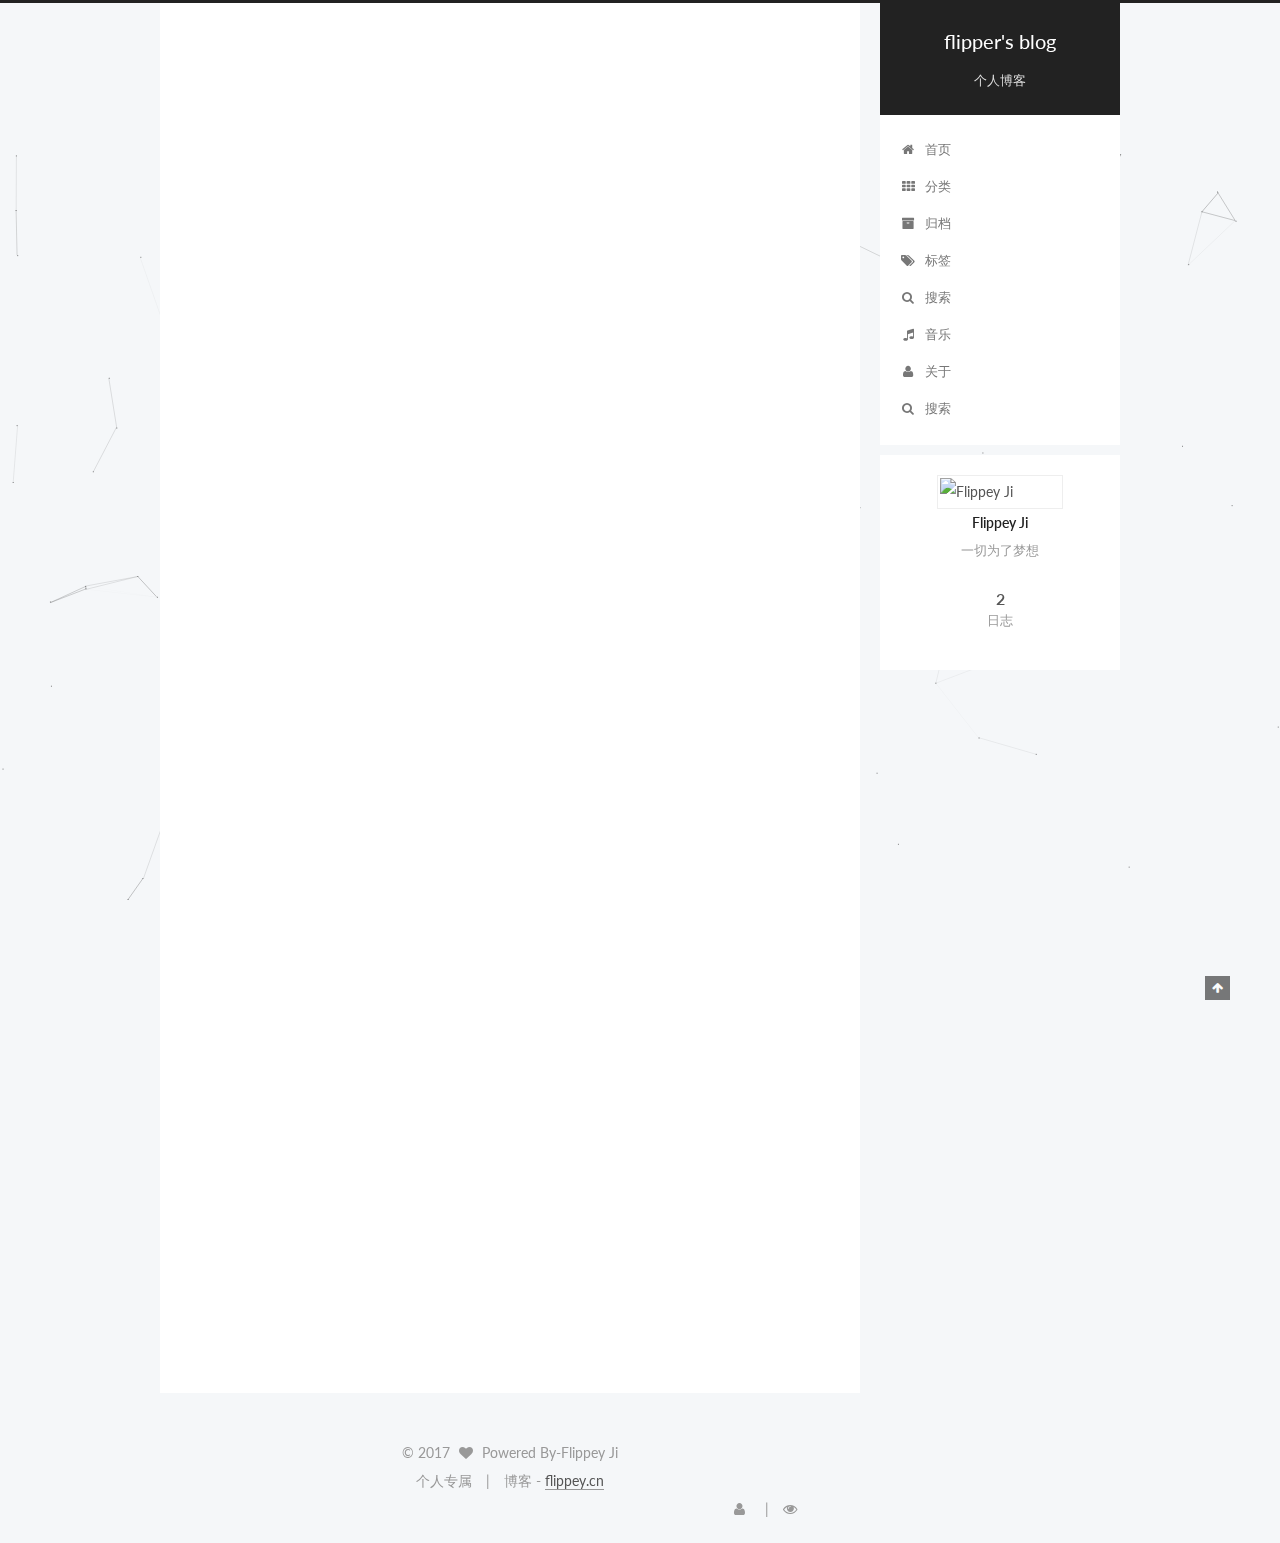
==== commit e3b6747a: "Site updated: 2017-01-13 21:42:30" ====
--- a/index.html
+++ b/index.html
@@ -5,7 +5,7 @@
   
 
 
-<html class="theme-next muse use-motion" lang="zh-Hans">
+<html class="theme-next pisces use-motion" lang="zh-Hans">
 <head>
   <meta charset="UTF-8"/>
 <meta http-equiv="X-UA-Compatible" content="IE=edge" />
@@ -100,8 +100,8 @@
   var NexT = window.NexT || {};
   var CONFIG = {
     root: '/',
-    scheme: 'Muse',
-    sidebar: {"position":"left","display":"post"},
+    scheme: 'Pisces',
+    sidebar: {"position":"right","display":"post"},
     fancybox: true,
     motion: true,
     duoshuo: {
@@ -147,7 +147,7 @@
     
   
 
-  <div class="container one-collumn sidebar-position-left 
+  <div class="container one-collumn sidebar-position-right 
    page-home 
  ">
     <div class="headband"></div>
@@ -193,6 +193,16 @@
         </li>
       
         
+        <li class="menu-item menu-item-categories">
+          <a href="/categories" rel="section">
+            
+              <i class="menu-item-icon fa fa-fw fa-th"></i> <br />
+            
+            分类
+          </a>
+        </li>
+      
+        
         <li class="menu-item menu-item-archives">
           <a href="/archives" rel="section">
             
@@ -209,6 +219,36 @@
               <i class="menu-item-icon fa fa-fw fa-tags"></i> <br />
             
             标签
+          </a>
+        </li>
+      
+        
+        <li class="menu-item menu-item-search">
+          <a href="/search" rel="section">
+            
+              <i class="menu-item-icon fa fa-fw fa-search"></i> <br />
+            
+            搜索
+          </a>
+        </li>
+      
+        
+        <li class="menu-item menu-item-music">
+          <a href="/music" rel="section">
+            
+              <i class="menu-item-icon fa fa-fw fa-music"></i> <br />
+            
+            音乐
+          </a>
+        </li>
+      
+        
+        <li class="menu-item menu-item-about">
+          <a href="/about" rel="section">
+            
+              <i class="menu-item-icon fa fa-fw fa-user"></i> <br />
+            
+            关于
           </a>
         </li>
       
@@ -335,6 +375,16 @@
 
           
             
+              <span class="post-comments-count">
+                <span class="post-meta-divider">|</span>
+                <span class="post-meta-item-icon">
+                  <i class="fa fa-comment-o"></i>
+                </span>
+                <a href="/2017/01/13/about/#comments" itemprop="discussionUrl">
+                  <span class="post-comments-count ds-thread-count" data-thread-key="2017/01/13/about/" itemprop="commentCount"></span>
+                </a>
+              </span>
+            
           
 
           
@@ -454,6 +504,16 @@
 
           
             
+              <span class="post-comments-count">
+                <span class="post-meta-divider">|</span>
+                <span class="post-meta-item-icon">
+                  <i class="fa fa-comment-o"></i>
+                </span>
+                <a href="/2017/01/13/hello-world/#comments" itemprop="discussionUrl">
+                  <span class="post-comments-count ds-thread-count" data-thread-key="2017/01/13/hello-world/" itemprop="commentCount"></span>
+                </a>
+              </span>
+            
           
 
           
@@ -600,30 +660,48 @@
 
     <footer id="footer" class="footer">
       <div class="footer-inner">
-        <div class="copyright" >
+        <script async src="//dn-lbstatics.qbox.me/busuanzi/2.3/busuanzi.pure.mini.js">
+</script>
+<div class="copyright" >
   
   &copy; 
   <span itemprop="copyrightYear">2017</span>
   <span class="with-love">
     <i class="fa fa-heart"></i>
   </span>
-  <span class="author" itemprop="copyrightHolder">Flippey Ji</span>
+  <span class="author" itemprop="copyrightHolder">Powered By-Flippey Ji</span>
 </div>
 
 
 <div class="powered-by">
-  由 <a class="theme-link" href="https://hexo.io">Hexo</a> 强力驱动
+  个人专属
 </div>
 
 <div class="theme-info">
-  主题 -
-  <a class="theme-link" href="https://github.com/iissnan/hexo-theme-next">
-    NexT.Muse
+  博客 -
+  <a class="theme-link" href="http://www.flippey.cn">
+    flippey.cn
   </a>
 </div>
 
 
         
+
+<div class="busuanzi-count">
+
+  <script async src="https://dn-lbstatics.qbox.me/busuanzi/2.3/busuanzi.pure.mini.js"></script>
+
+  
+    <span class="site-uv"><i class="fa fa-user"></i><span class="busuanzi-value" id="busuanzi_value_site_uv"></span></span>
+  
+
+  
+    <span class="site-pv"><i class="fa fa-eye"></i><span class="busuanzi-value" id="busuanzi_value_site_pv"></span></span>
+  
+  
+</div>
+
+
 
         
       </div>
@@ -653,6 +731,8 @@
   
 
 
+  
+
 
 
   
@@ -673,6 +753,9 @@
   
   <script type="text/javascript" src="/lib/fancybox/source/jquery.fancybox.pack.js?v=2.1.5"></script>
 
+  
+  <script type="text/javascript" src="/lib/canvas-nest/canvas-nest.min.js"></script>
+
 
   
 
@@ -686,6 +769,13 @@
   
   
 
+
+  <script type="text/javascript" src="/js/src/affix.js?v=5.1.0"></script>
+
+  <script type="text/javascript" src="/js/src/schemes/pisces.js?v=5.1.0"></script>
+
+
+
   
 
   
@@ -697,28 +787,37 @@
 
   
 
-
-
-  
-
-
-
-
-	
-
-
-
-
-
-  
-
-
-
-
-
-  
-
-  
+  
+    
+  
+
+  <script type="text/javascript">
+    var duoshuoQuery = {short_name:"flipper"};
+    (function() {
+      var ds = document.createElement('script');
+      ds.type = 'text/javascript';ds.async = true;
+      ds.id = 'duoshuo-script';
+      ds.src = (document.location.protocol == 'https:' ? 'https:' : 'http:') + '//static.duoshuo.com/embed.js';
+      ds.charset = 'UTF-8';
+      (document.getElementsByTagName('head')[0]
+      || document.getElementsByTagName('body')[0]).appendChild(ds);
+    })();
+  </script>
+
+  
+    
+    
+    <script src="/lib/ua-parser-js/dist/ua-parser.min.js?v=0.7.9"></script>
+    <script src="/js/src/hook-duoshuo.js"></script>
+  
+
+
+
+
+
+
+
+
 
 
 
@@ -871,6 +970,8 @@
   <script src="/js/src/algolia-search.js?v=5.1.0"></script>
 
 
-
+  
+  <script type="text/javascript" src="//cdn.bootcss.com/canvas-nest.js/1.0.0/canvas-nest.min.js"></script>
+  
 </body>
 </html>
--- a/css/main.css
+++ b/css/main.css
@@ -189,7 +189,7 @@
   font-size: 14px;
   line-height: 2;
   color: #555;
-  background: #fff;
+  background: #f5f7f9;
 }
 @media (max-width: 767px) {
   body {
@@ -497,8 +497,8 @@
   margin: 20px 0;
   padding: 0;
   font-size: 13px;
-  color: #4d4d4c;
-  background: #f7f7f7;
+  color: #c5c8c6;
+  background: #1d1f21;
   line-height: 1.6;
 }
 pre,
@@ -508,14 +508,14 @@
 code {
   padding: 2px 4px;
   word-wrap: break-word;
-  color: #4d4d4c;
-  background: #f7f7f7;
+  color: #c5c8c6;
+  background: #1d1f21;
   border-radius: 3px;
   font-size: 13px;
 }
 pre code {
   padding: 0;
-  color: #4d4d4c;
+  color: #c5c8c6;
   background: none;
   text-shadow: none;
 }
@@ -538,7 +538,7 @@
 }
 .highlight figcaption {
   font-size: 1em;
-  color: #4d4d4c;
+  color: #c5c8c6;
   line-height: 1em;
   margin-bottom: 1em;
 }
@@ -552,22 +552,22 @@
 }
 .highlight figcaption a {
   float: right;
-  color: #4d4d4c;
+  color: #c5c8c6;
 }
 .highlight figcaption a:hover {
-  border-bottom-color: #4d4d4c;
+  border-bottom-color: #c5c8c6;
 }
 .highlight .gutter pre {
   padding-left: 10px;
   padding-right: 10px;
-  color: #869194;
+  color: #888f96;
   text-align: right;
-  background-color: #eff2f3;
+  background-color: #000;
 }
 .highlight .code pre {
   padding-left: 10px;
   padding-right: 10px;
-  background-color: #f7f7f7;
+  background-color: #1d1f21;
 }
 .highlight .line {
   height: 20px;
@@ -585,16 +585,16 @@
   border: none;
 }
 pre .deletion {
-  background: #fdd;
+  background: #008000;
 }
 pre .addition {
-  background: #dfd;
+  background: #800000;
 }
 pre .meta {
-  color: #8959a8;
+  color: #b294bb;
 }
 pre .comment {
-  color: #8e908c;
+  color: #969896;
 }
 pre .variable,
 pre .attribute,
@@ -608,7 +608,7 @@
 pre .css .id,
 pre .css .class,
 pre .css .pseudo {
-  color: #c82829;
+  color: #c66;
 }
 pre .number,
 pre .preprocessor,
@@ -617,7 +617,7 @@
 pre .params,
 pre .constant,
 pre .command {
-  color: #f5871f;
+  color: #de935f;
 }
 pre .ruby .class .title,
 pre .css .rules .attribute,
@@ -630,11 +630,11 @@
 pre .special,
 pre .number,
 pre .formula {
-  color: #718c00;
+  color: #b5bd68;
 }
 pre .title,
 pre .css .hexcolor {
-  color: #3e999f;
+  color: #8abeb7;
 }
 pre .function,
 pre .python .decorator,
@@ -644,11 +644,11 @@
 pre .perl .sub,
 pre .javascript .title,
 pre .coffeescript .title {
-  color: #4271ae;
+  color: #81a2be;
 }
 pre .keyword,
 pre .javascript .function {
-  color: #8959a8;
+  color: #b294bb;
 }
 .full-image.full-image.full-image {
   border: none;
@@ -659,8 +659,8 @@
 @media (min-width: 992px) {
   .full-image.full-image.full-image {
     max-width: none;
-    width: 110%;
-    margin: 25px -5%;
+    width: 118%;
+    margin: 0 -9%;
   }
 }
 .blockquote-center,
@@ -837,7 +837,7 @@
   font-size: 14px;
   color: #fff;
   background: #222;
-  border: 2px solid #222;
+  border: 2px solid #555;
   text-decoration: none;
   border-radius: 0;
   transition-property: background-color;
@@ -848,8 +848,8 @@
 .btn:hover,
 .post-more-link .btn:hover {
   border-color: #222;
-  color: #222;
-  background: #fff;
+  color: #fff;
+  background: #222;
 }
 .btn-bar {
   display: block;
@@ -955,7 +955,7 @@
   width: 25px;
   background: #222;
   font-size: 12px;
-  opacity: 1;
+  opacity: 0.6;
   color: #fff;
   cursor: pointer;
   text-align: center;
@@ -976,7 +976,7 @@
   }
 }
 .back-to-top.back-to-top-on {
-  bottom: 19px;
+  bottom: 40px;
 }
 .header {
   background: #fff;
@@ -1025,7 +1025,7 @@
 .site-subtitle {
   margin-top: 10px;
   font-size: 13px;
-  color: #999;
+  color: #ddd;
 }
 .use-motion .brand {
   opacity: 0;
@@ -1098,7 +1098,8 @@
   transition-timing-function: ease-in-out;
   transition-delay: 0s;
 }
-.menu .menu-item a:hover {
+.menu .menu-item a:hover,
+.menu-item-active a {
   border-bottom-color: #222;
 }
 .menu .menu-item .fa {
@@ -1424,10 +1425,10 @@
   margin-top: 50px;
 }
 .post-more-link .btn {
-  color: #fff;
+  color: #555;
   font-size: 14px;
-  background: #222;
-  border-radius: 0;
+  background: #fff;
+  border-radius: 2px;
   line-height: 2;
   margin: 0 4px 8px 4px;
 }
@@ -1602,20 +1603,20 @@
   display: block;
   margin: 0 auto;
   padding: 2px;
-  max-width: 96px;
+  max-width: 120px;
   height: auto;
-  border: 2px solid #333;
+  border: 1px solid #eee;
 }
 .site-author-name {
-  margin: 5px 0 0;
+  margin: 0;
   text-align: center;
-  color: #f5f5f5;
-  font-weight: normal;
+  color: #222;
+  font-weight: 600;
 }
 .site-description {
-  margin-top: 5px;
+  margin-top: 0;
   text-align: center;
-  font-size: 14px;
+  font-size: 13px;
   color: #999;
 }
 .site-state {
@@ -1627,7 +1628,7 @@
 .site-state-item {
   display: inline-block;
   padding: 0 15px;
-  border-left: 1px solid #333;
+  border-left: 1px solid #eee;
 }
 .site-state-item:first-child {
   border-left: none;
@@ -1640,11 +1641,11 @@
   text-align: center;
   color: inherit;
   font-weight: 600;
-  font-size: 18px;
+  font-size: 16px;
 }
 .site-state-item-name {
   font-size: 13px;
-  color: inherit;
+  color: #999;
 }
 .feed-link {
   margin-top: 20px;
@@ -1686,7 +1687,7 @@
   width: 4px;
   height: 4px;
   border-radius: 50%;
-  background: #ff6aff;
+  background: #673ef2;
 }
 .links-of-blogroll {
   font-size: 13px;
@@ -1715,7 +1716,7 @@
   color: #555;
 }
 .sidebar-nav li:hover {
-  color: #f5f5f5;
+  color: #fc6423;
 }
 .page-post-detail .sidebar-nav-toc {
   padding: 0 5px;
@@ -1724,11 +1725,11 @@
   margin-left: 10px;
 }
 .sidebar-nav .sidebar-nav-active {
-  color: #87daff;
-  border-bottom-color: #87daff;
+  color: #fc6423;
+  border-bottom-color: #fc6423;
 }
 .sidebar-nav .sidebar-nav-active:hover {
-  color: #87daff;
+  color: #fc6423;
 }
 .sidebar-panel {
   display: none;
@@ -1761,12 +1762,12 @@
   transition-timing-function: ease-in-out;
   transition-delay: 0s;
   transition-property: all;
-  color: #999;
-  border-bottom-color: #555;
+  color: #666;
+  border-bottom-color: #ccc;
 }
 .post-toc ol a:hover {
-  color: #ccc;
-  border-bottom-color: #ccc;
+  color: #000;
+  border-bottom-color: #000;
 }
 .post-toc .nav-item {
   overflow: hidden;
@@ -1787,14 +1788,14 @@
   display: block;
 }
 .post-toc .nav .active > a {
-  color: #87daff;
-  border-bottom-color: #87daff;
+  color: #fc6423;
+  border-bottom-color: #fc6423;
 }
 .post-toc .nav .active-current > a {
-  color: #87daff;
+  color: #fc6423;
 }
 .post-toc .nav .active-current > a:hover {
-  color: #87daff;
+  color: #fc6423;
 }
 .footer {
   font-size: 14px;
@@ -2190,6 +2191,28 @@
   top: 42%;
   color: #ccc;
 }
+.busuanzi-count:before {
+  content: " ";
+  float: left;
+  width: 260px;
+  min-height: 25px;
+}
+@media (min-width: 768px) and (max-width: 991px) {
+  .busuanzi-count {
+    width: auto;
+  }
+  .busuanzi-count:before {
+    display: none;
+  }
+}
+@media (max-width: 767px) {
+  .busuanzi-count {
+    width: auto;
+  }
+  .busuanzi-count:before {
+    display: none;
+  }
+}
 .site-uv,
 .site-pv,
 .page-pv {
@@ -2524,83 +2547,403 @@
   }
 }
 .page-post-detail .sidebar-toggle-line {
-  background: #87daff;
+  background: #fc6423;
 }
 .page-post-detail .comments {
   overflow: hidden;
 }
-@media (max-width: 767px) {
-  .header-inner,
-  .container .main-inner,
+.header {
+  position: relative;
+  margin: 0 auto;
+  width: 960px;
+}
+@media (min-width: 768px) and (max-width: 991px) {
+  .header {
+    width: auto;
+  }
+}
+@media (max-width: 767px) {
+  .header {
+    width: auto;
+  }
+}
+.header-inner {
+  position: absolute;
+  top: 0;
+  overflow: hidden;
+  padding: 0;
+  width: 240px;
+  background: #fff;
+  box-shadow: initial;
+  border-radius: initial;
+}
+@media (min-width: 1600px) {
+  .container .header-inner {
+    width: 240px;
+  }
+}
+@media (min-width: 768px) and (max-width: 991px) {
+  .header-inner {
+    position: relative;
+    width: auto;
+    border-radius: initial;
+  }
+}
+@media (max-width: 767px) {
+  .header-inner {
+    position: relative;
+    width: auto;
+    border-radius: initial;
+  }
+}
+.main:before,
+.main:after {
+  content: " ";
+  display: table;
+}
+.main:after {
+  clear: both;
+}
+@media (min-width: 768px) and (max-width: 991px) {
+  .main {
+    padding-bottom: 100px;
+  }
+}
+@media (max-width: 767px) {
+  .main {
+    padding-bottom: 100px;
+  }
+}
+.container .main-inner {
+  width: 960px;
+}
+@media (min-width: 768px) and (max-width: 991px) {
+  .container .main-inner {
+    width: auto;
+  }
+}
+@media (max-width: 767px) {
+  .container .main-inner {
+    width: auto;
+  }
+}
+.content-wrap {
+  float: right;
+  box-sizing: border-box;
+  padding: 40px;
+  width: 700px;
+  background: #fff;
+  min-height: 700px;
+  box-shadow: initial;
+  border-radius: initial;
+}
+@media (min-width: 768px) and (max-width: 991px) {
+  .content-wrap {
+    width: 100%;
+    padding: 20px;
+    border-radius: initial;
+  }
+}
+@media (max-width: 767px) {
+  .content-wrap {
+    width: 100%;
+    padding: 20px;
+    min-height: auto;
+    border-radius: initial;
+  }
+}
+.sidebar {
+  position: static;
+  float: left;
+  margin-top: 300px;
+  width: 240px;
+  background: #f5f7f9;
+  box-shadow: none;
+}
+@media (min-width: 768px) and (max-width: 991px) {
+  .sidebar {
+    display: none;
+  }
+}
+@media (max-width: 767px) {
+  .sidebar {
+    display: none;
+  }
+}
+.sidebar-toggle {
+  display: none;
+}
+.footer-inner {
+  width: 960px;
+}
+.footer-inner:before {
+  content: " ";
+  float: left;
+  width: 260px;
+  min-height: 50px;
+}
+@media (min-width: 768px) and (max-width: 991px) {
   .footer-inner {
     width: auto;
   }
-}
-embed {
+  .footer-inner:before {
+    display: none;
+  }
+}
+@media (max-width: 767px) {
+  .footer-inner {
+    width: auto;
+  }
+  .footer-inner:before {
+    display: none;
+  }
+}
+.sidebar-position-right .header-inner {
+  right: 0;
+}
+.sidebar-position-right .content-wrap {
+  float: left;
+}
+.sidebar-position-right .sidebar {
+  float: right;
+}
+.sidebar-position-right .footer-inner:before {
+  float: right;
+}
+.site-meta {
+  padding: 20px 0;
+  color: #fff;
+  background: #222;
+}
+@media (min-width: 768px) and (max-width: 991px) {
+  .site-meta {
+    box-shadow: 0 0 16px rgba(0,0,0,0.5);
+  }
+}
+@media (max-width: 767px) {
+  .site-meta {
+    box-shadow: 0 0 16px rgba(0,0,0,0.5);
+  }
+}
+.brand {
   display: block;
-  margin: 0px auto 25px auto;
-}
-.custom-logo .site-meta-headline {
-  text-align: center;
-}
-.custom-logo .brand {
+  padding: 0;
   background: none;
 }
-.custom-logo .site-title {
-  margin: 10px auto 0;
-  font-size: 24px;
-  color: #222;
-}
-.custom-logo .site-title a {
-  border: none;
-}
-.custom-logo-image {
-  margin: 0 auto;
-  padding: 5px;
-  max-width: 150px;
-  background: #fff;
-}
-@media (max-width: 767px) {
-  .site-nav {
-    position: absolute;
-    left: 0;
-    top: 52px;
-    margin: 0;
-    width: 100%;
-    padding: 0;
-    background: #fff;
-    border-bottom: 1px solid #ddd;
-    z-index: 1;
-  }
-}
-@media (max-width: 767px) {
-  .menu {
-    text-align: left;
-  }
-}
-@media (max-width: 767px) {
-  .menu .menu-item {
-    display: block;
-    margin: 0 10px;
-    vertical-align: top;
-  }
-}
-@media (max-width: 767px) {
-  .menu .menu-item br {
-    display: none;
-  }
-}
-@media (max-width: 767px) {
-  .menu .menu-item a {
-    padding: 5px 10px;
-  }
-}
-.menu .menu-item .fa {
-  margin-right: 0;
+.brand:hover {
+  color: #fff;
+}
+.site-subtitle {
+  margin: 10px 10px 0;
+  font-family: monospace;
 }
 .site-search form {
   display: none;
 }
+.site-nav {
+  border-top: none;
+}
+@media (min-width: 768px) and (max-width: 991px) {
+  .site-nav {
+    display: none !important;
+  }
+}
+@media (min-width: 768px) and (max-width: 991px) {
+  .site-nav-on {
+    display: block !important;
+  }
+}
+.menu .menu-item {
+  display: block;
+  margin: 0;
+  list-style: none;
+}
+.menu .menu-item a {
+  position: relative;
+  box-sizing: border-box;
+  padding: 5px 20px;
+  text-align: left;
+  line-height: inherit;
+  transition-property: background-color;
+  transition-duration: 0.2s;
+  transition-timing-function: ease-in-out;
+  transition-delay: 0s;
+}
+.menu .menu-item a:hover,
+.menu-item-active a {
+  background: #f9f9f9;
+  border-bottom-color: #fff;
+}
+.menu .menu-item br {
+  display: none;
+}
+.menu-item-active a:after {
+  content: " ";
+  position: absolute;
+  top: 50%;
+  margin-top: -3px;
+  right: 15px;
+  width: 6px;
+  height: 6px;
+  border-radius: 50%;
+  background-color: #bbb;
+}
+.btn-bar {
+  background-color: #fff;
+}
+.site-nav-toggle {
+  left: 20px;
+  top: 50%;
+  top: calc(50% - 3px);
+  -webkit-transform: translateY(-50%);
+  -webkit-transform: translateY(-50%);
+  -moz-transform: translateY(-50%);
+  -ms-transform: translateY(-50%);
+  -o-transform: translateY(-50%);
+  transform: translateY(-50%);
+}
+@media (min-width: 768px) and (max-width: 991px) {
+  .site-nav-toggle {
+    display: block;
+  }
+}
+.use-motion .sidebar .motion-element {
+  opacity: 1;
+}
+.sidebar {
+  display: none;
+  right: auto;
+  bottom: auto;
+  -webkit-transform: none;
+}
+.sidebar-inner {
+  box-sizing: border-box;
+  width: 240px;
+  color: #555;
+  background: #fff;
+  box-shadow: initial;
+  border-radius: initial;
+}
+.sidebar-inner.affix {
+  position: fixed;
+  top: 0;
+}
+.site-overview {
+  margin: 0 2px;
+  text-align: left;
+}
+.site-author:before,
+.site-author:after {
+  content: " ";
+  display: table;
+}
+.site-author:after {
+  clear: both;
+}
+.sidebar a {
+  color: #555;
+}
+.sidebar a:hover {
+  color: #222;
+}
+.links-of-author-item a:before {
+  display: none;
+}
+.links-of-author-item a {
+  border-bottom: none;
+  text-decoration: underline;
+}
+.feed-link {
+  border-top: 1px dotted #ccc;
+  border-bottom: 1px dotted #ccc;
+  text-align: center;
+}
+.feed-link a {
+  display: block;
+  color: #fc6423;
+  border: none;
+}
+.feed-link a:hover {
+  background: none;
+  color: #e34603;
+}
+.feed-link a:hover i {
+  color: #e34603;
+}
+.links-of-author:before,
+.links-of-author:after {
+  content: " ";
+  display: table;
+}
+.links-of-author:after {
+  clear: both;
+}
+.links-of-author-item {
+  float: left;
+  margin: 5px 0 0;
+  width: 50%;
+}
+.links-of-author-item a {
+  box-sizing: border-box;
+  display: inline-block;
+  margin-right: 0;
+  margin-bottom: 0;
+  padding: 0 5px;
+  overflow: hidden;
+  white-space: nowrap;
+  text-overflow: ellipsis;
+}
+.links-of-author-item a {
+  display: block;
+  text-decoration: none;
+}
+.links-of-author-item a:hover {
+  border-radius: 4px;
+  background: #eee;
+}
+.links-of-author-item .fa {
+  margin-right: 2px;
+  font-size: 16px;
+}
+.links-of-author-item .fa-globe {
+  font-size: 15px;
+}
+.links-of-blogroll {
+  margin-top: 20px;
+  padding: 3px 0 0;
+  border-top: 1px dotted #ccc;
+}
+.links-of-blogroll-title {
+  margin-top: 0;
+}
+.links-of-blogroll-item {
+  padding: 0;
+}
+.links-of-blogroll-inline:before,
+.links-of-blogroll-inline:after {
+  content: " ";
+  display: table;
+}
+.links-of-blogroll-inline:after {
+  clear: both;
+}
 .links-of-blogroll-inline .links-of-blogroll-item {
-  display: inline-block;
-}
+  float: left;
+  margin: 5px 0 0;
+  width: 50%;
+}
+.links-of-blogroll-inline .links-of-blogroll-item a {
+  box-sizing: border-box;
+  display: inline-block;
+  margin-right: 0;
+  margin-bottom: 0;
+  padding: 0 5px;
+  overflow: hidden;
+  white-space: nowrap;
+  text-overflow: ellipsis;
+}
+@media (max-width: 767px) {
+  .post-body {
+    text-align: justify;
+  }
+}
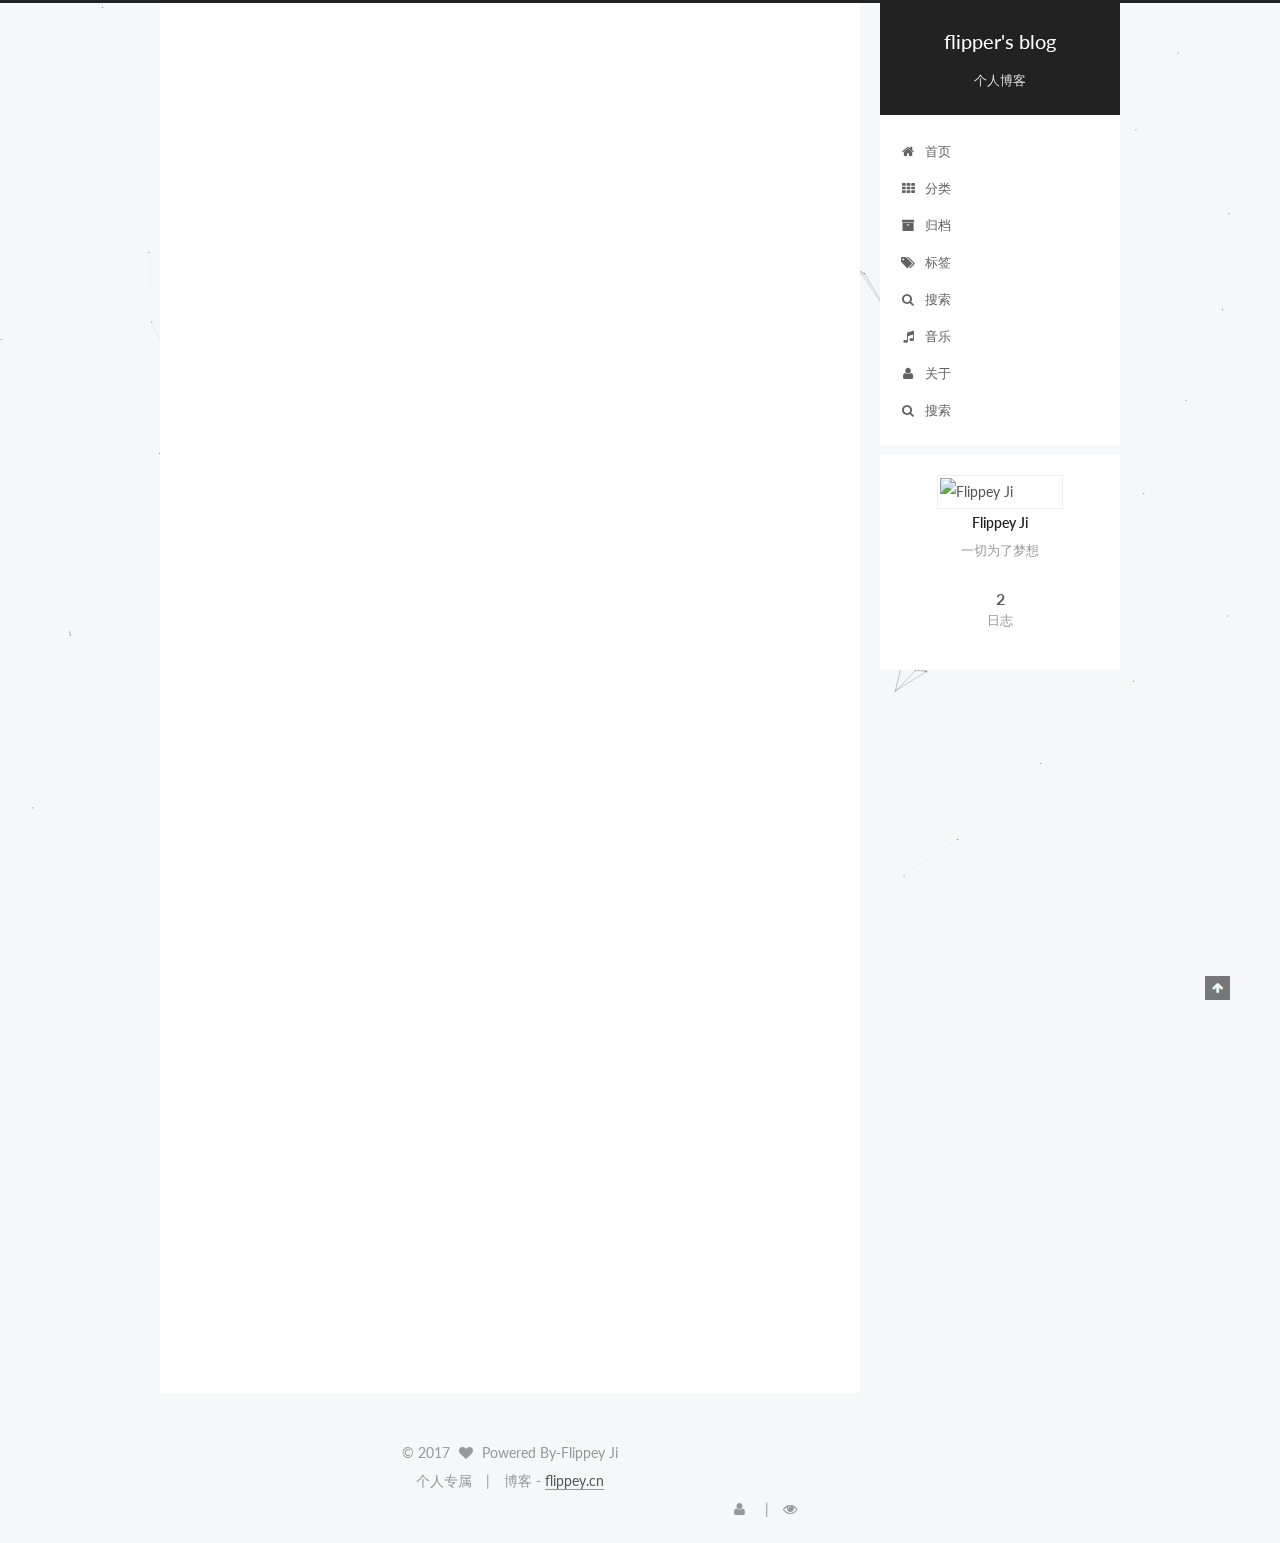
==== commit e0c76655: "Site updated: 2017-01-13 21:57:26" ====
--- a/index.html
+++ b/index.html
@@ -126,7 +126,7 @@
 
 
 
-  <title> flipper's blog </title>
+  <title> Hexo, NexT - flipper's blog - 一切为了梦想 </title>
 </head>
 
 <body itemscope itemtype="http://schema.org/WebPage" lang="zh-Hans">
--- a/css/main.css
+++ b/css/main.css
@@ -1687,7 +1687,7 @@
   width: 4px;
   height: 4px;
   border-radius: 50%;
-  background: #673ef2;
+  background: #69ff12;
 }
 .links-of-blogroll {
   font-size: 13px;
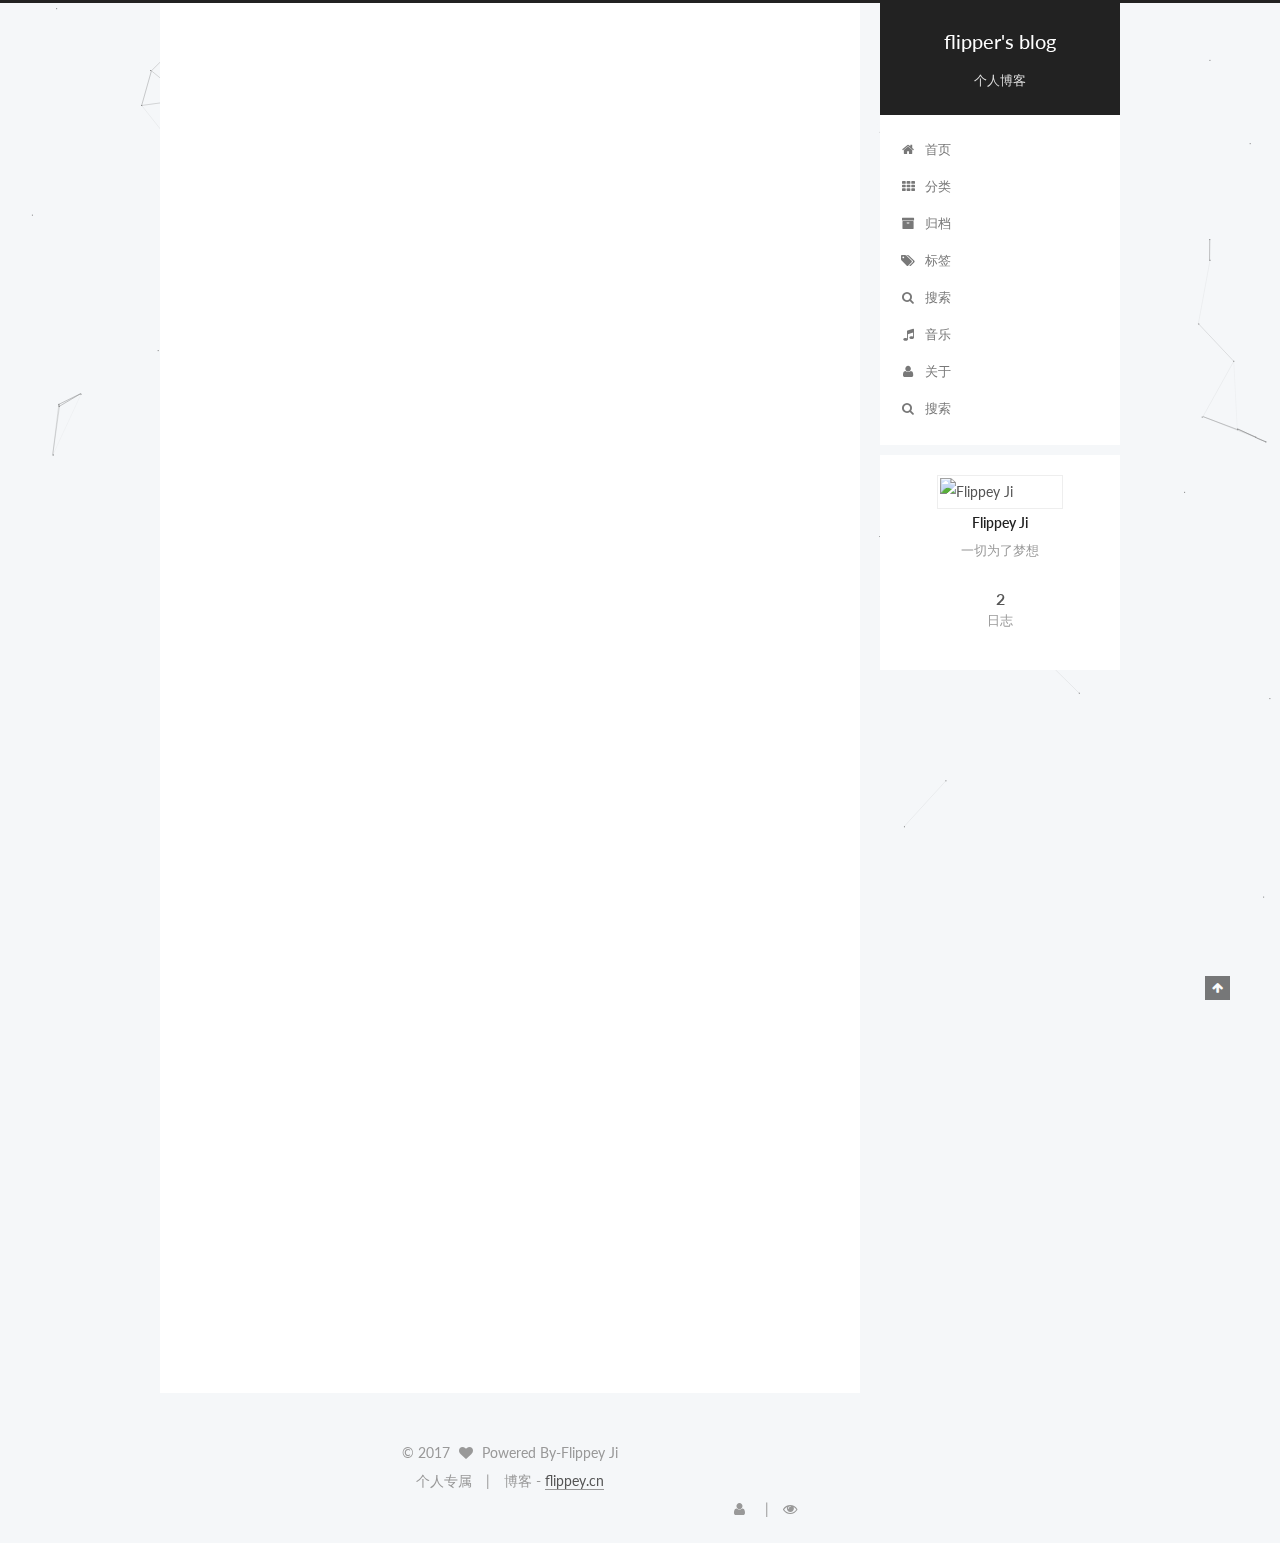
==== commit 0e73e227: "Site updated: 2017-01-13 22:21:03" ====
--- a/index.html
+++ b/index.html
@@ -954,6 +954,21 @@
   
 
   
+<script>
+(function(){
+    var bp = document.createElement('script');
+    var curProtocol = window.location.protocol.split(':')[0];
+    if (curProtocol === 'https') {
+        bp.src = 'https://zz.bdstatic.com/linksubmit/push.js';        
+    }
+    else {
+        bp.src = 'http://push.zhanzhang.baidu.com/push.js';
+    }
+    var s = document.getElementsByTagName("script")[0];
+    s.parentNode.insertBefore(bp, s);
+})();
+</script>
+
 
   
 
--- a/css/main.css
+++ b/css/main.css
@@ -1687,7 +1687,7 @@
   width: 4px;
   height: 4px;
   border-radius: 50%;
-  background: #69ff12;
+  background: #fff101;
 }
 .links-of-blogroll {
   font-size: 13px;
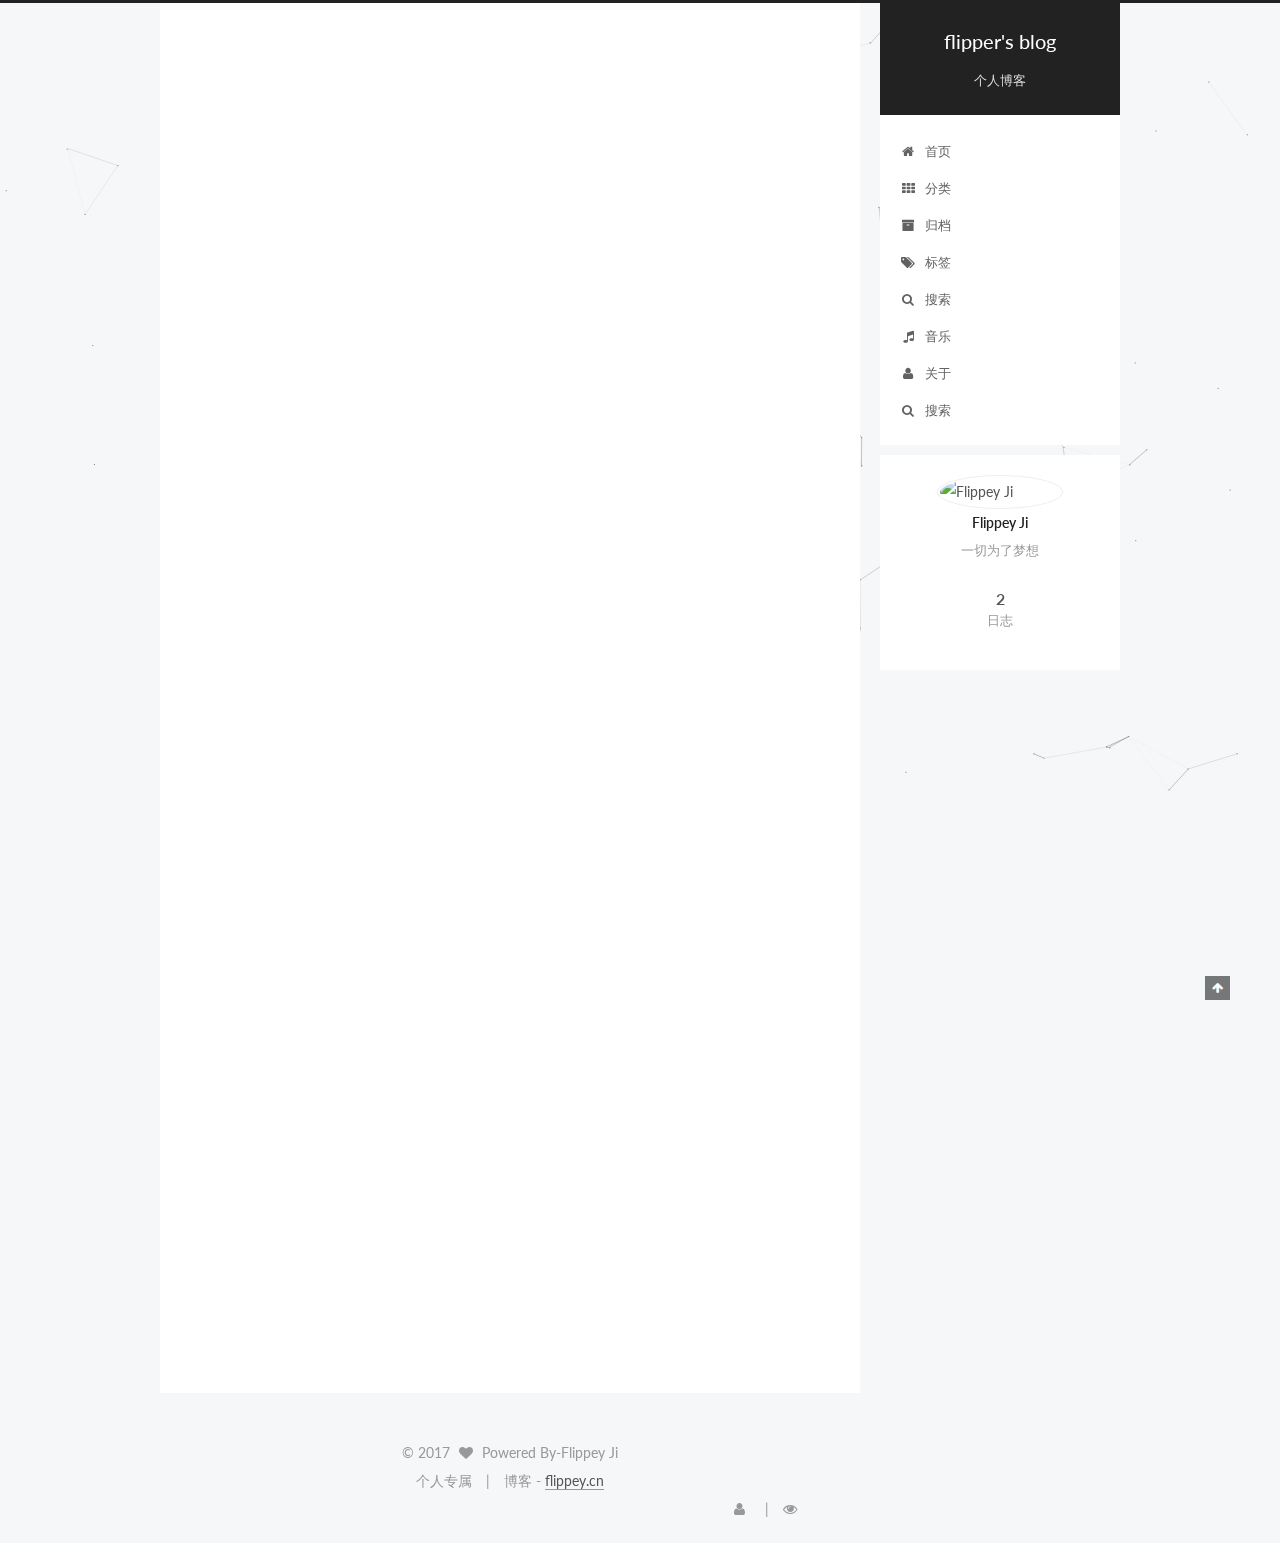
==== commit baf21e42: "Site updated: 2017-01-13 22:51:05" ====
--- a/index.html
+++ b/index.html
@@ -319,7 +319,7 @@
   
 
   <article class="post post-type-normal " itemscope itemtype="http://schema.org/Article">
-  <link itemprop="mainEntityOfPage" href="http://yoursite.com/2017/01/13/about/">
+  <link itemprop="mainEntityOfPage" href="http://yoursite.com/2017/01/13/about.html">
 
   <span style="display:none" itemprop="author" itemscope itemtype="http://schema.org/Person">
     <meta itemprop="name" content="Flippey Ji">
@@ -344,7 +344,7 @@
             
               
                 
-                <a class="post-title-link" href="/2017/01/13/about/" itemprop="url">
+                <a class="post-title-link" href="/2017/01/13/about.html" itemprop="url">
                   about
                 </a>
               
@@ -380,8 +380,8 @@
                 <span class="post-meta-item-icon">
                   <i class="fa fa-comment-o"></i>
                 </span>
-                <a href="/2017/01/13/about/#comments" itemprop="discussionUrl">
-                  <span class="post-comments-count ds-thread-count" data-thread-key="2017/01/13/about/" itemprop="commentCount"></span>
+                <a href="/2017/01/13/about.html#comments" itemprop="discussionUrl">
+                  <span class="post-comments-count ds-thread-count" data-thread-key="2017/01/13/about.html" itemprop="commentCount"></span>
                 </a>
               </span>
             
@@ -448,7 +448,7 @@
   
 
   <article class="post post-type-normal " itemscope itemtype="http://schema.org/Article">
-  <link itemprop="mainEntityOfPage" href="http://yoursite.com/2017/01/13/hello-world/">
+  <link itemprop="mainEntityOfPage" href="http://yoursite.com/2017/01/13/hello-world.html">
 
   <span style="display:none" itemprop="author" itemscope itemtype="http://schema.org/Person">
     <meta itemprop="name" content="Flippey Ji">
@@ -473,7 +473,7 @@
             
               
                 
-                <a class="post-title-link" href="/2017/01/13/hello-world/" itemprop="url">
+                <a class="post-title-link" href="/2017/01/13/hello-world.html" itemprop="url">
                   Hello World
                 </a>
               
@@ -509,8 +509,8 @@
                 <span class="post-meta-item-icon">
                   <i class="fa fa-comment-o"></i>
                 </span>
-                <a href="/2017/01/13/hello-world/#comments" itemprop="discussionUrl">
-                  <span class="post-comments-count ds-thread-count" data-thread-key="2017/01/13/hello-world/" itemprop="commentCount"></span>
+                <a href="/2017/01/13/hello-world.html#comments" itemprop="discussionUrl">
+                  <span class="post-comments-count ds-thread-count" data-thread-key="2017/01/13/hello-world.html" itemprop="commentCount"></span>
                 </a>
               </span>
             
@@ -986,7 +986,7 @@
 
 
   
-  <script type="text/javascript" src="//cdn.bootcss.com/canvas-nest.js/1.0.0/canvas-nest.min.js"></script>
+  <script type="text/javascript" color="0,0,255" opacity='0.7' zIndex="-2" count="99" src="//cdn.bootcss.com/canvas-nest.js/1.0.0/canvas-nest.min.js"></script>
   
 </body>
 </html>
--- a/css/main.css
+++ b/css/main.css
@@ -1606,6 +1606,9 @@
   max-width: 120px;
   height: auto;
   border: 1px solid #eee;
+  border-radius: 50%;
+  -webkit-border-radius: 50%;
+  -moz-border-radius: 50%;
 }
 .site-author-name {
   margin: 0;
@@ -1687,7 +1690,7 @@
   width: 4px;
   height: 4px;
   border-radius: 50%;
-  background: #fff101;
+  background: #39aaff;
 }
 .links-of-blogroll {
   font-size: 13px;
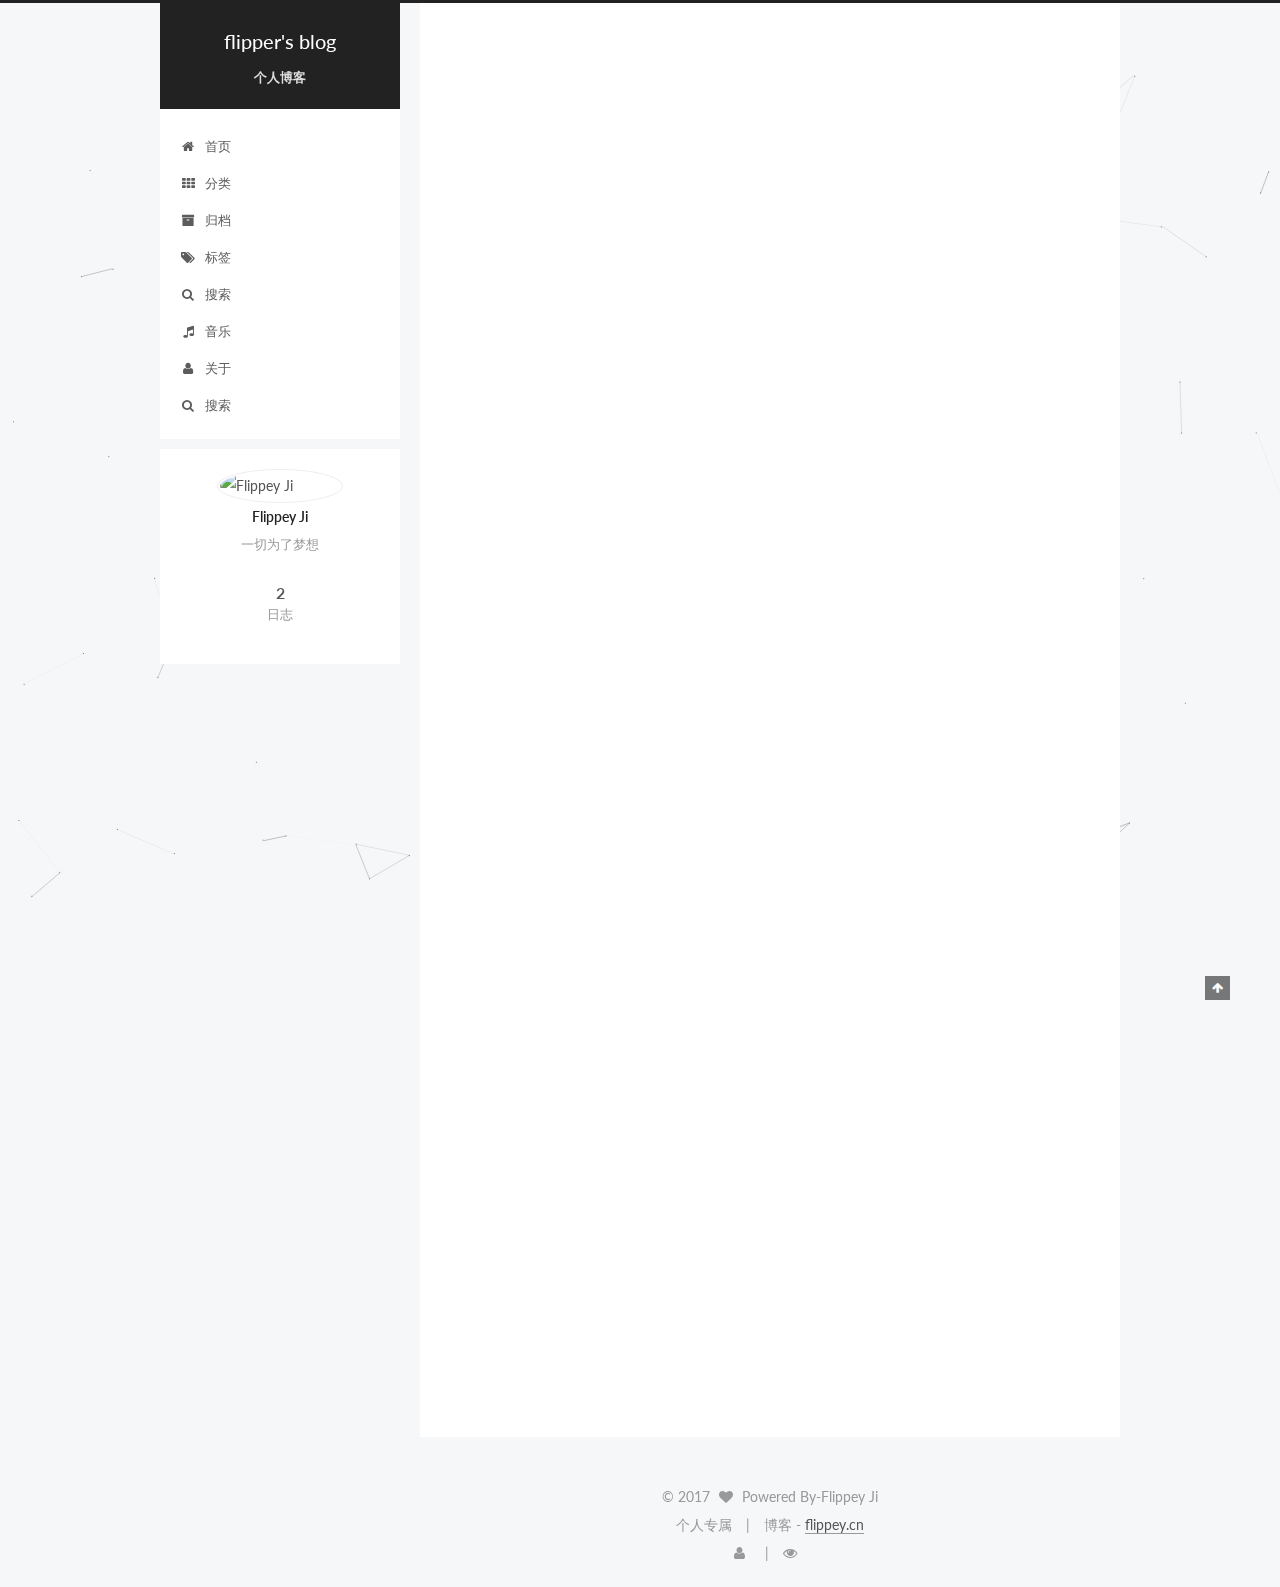
==== commit 607dc0ce: "Site updated: 2017-01-13 22:59:34" ====
--- a/index.html
+++ b/index.html
@@ -101,7 +101,7 @@
   var CONFIG = {
     root: '/',
     scheme: 'Pisces',
-    sidebar: {"position":"right","display":"post"},
+    sidebar: {"position":"left","display":"post"},
     fancybox: true,
     motion: true,
     duoshuo: {
@@ -147,7 +147,7 @@
     
   
 
-  <div class="container one-collumn sidebar-position-right 
+  <div class="container one-collumn sidebar-position-left 
    page-home 
  ">
     <div class="headband"></div>
@@ -164,7 +164,7 @@
     </a>
   </div>
     
-      <p class="site-subtitle">个人博客</p>
+      <h1 class="site-subtitle" itemprop="description">个人博客</h1>
     
 </div>
 
@@ -339,7 +339,7 @@
 
         
         
-          <h1 class="post-title" itemprop="name headline">
+          <h2 class="post-title" itemprop="name headline">
             
             
               
@@ -349,7 +349,7 @@
                 </a>
               
             
-          </h1>
+          </h2>
         
 
         <div class="post-meta">
@@ -468,7 +468,7 @@
 
         
         
-          <h1 class="post-title" itemprop="name headline">
+          <h2 class="post-title" itemprop="name headline">
             
             
               
@@ -478,7 +478,7 @@
                 </a>
               
             
-          </h1>
+          </h2>
         
 
         <div class="post-meta">
@@ -986,7 +986,7 @@
 
 
   
-  <script type="text/javascript" color="0,0,255" opacity='0.7' zIndex="-2" count="99" src="//cdn.bootcss.com/canvas-nest.js/1.0.0/canvas-nest.min.js"></script>
+  <script type="text/javascript" src="//cdn.bootcss.com/canvas-nest.js/1.0.0/canvas-nest.min.js"></script>
   
 </body>
 </html>
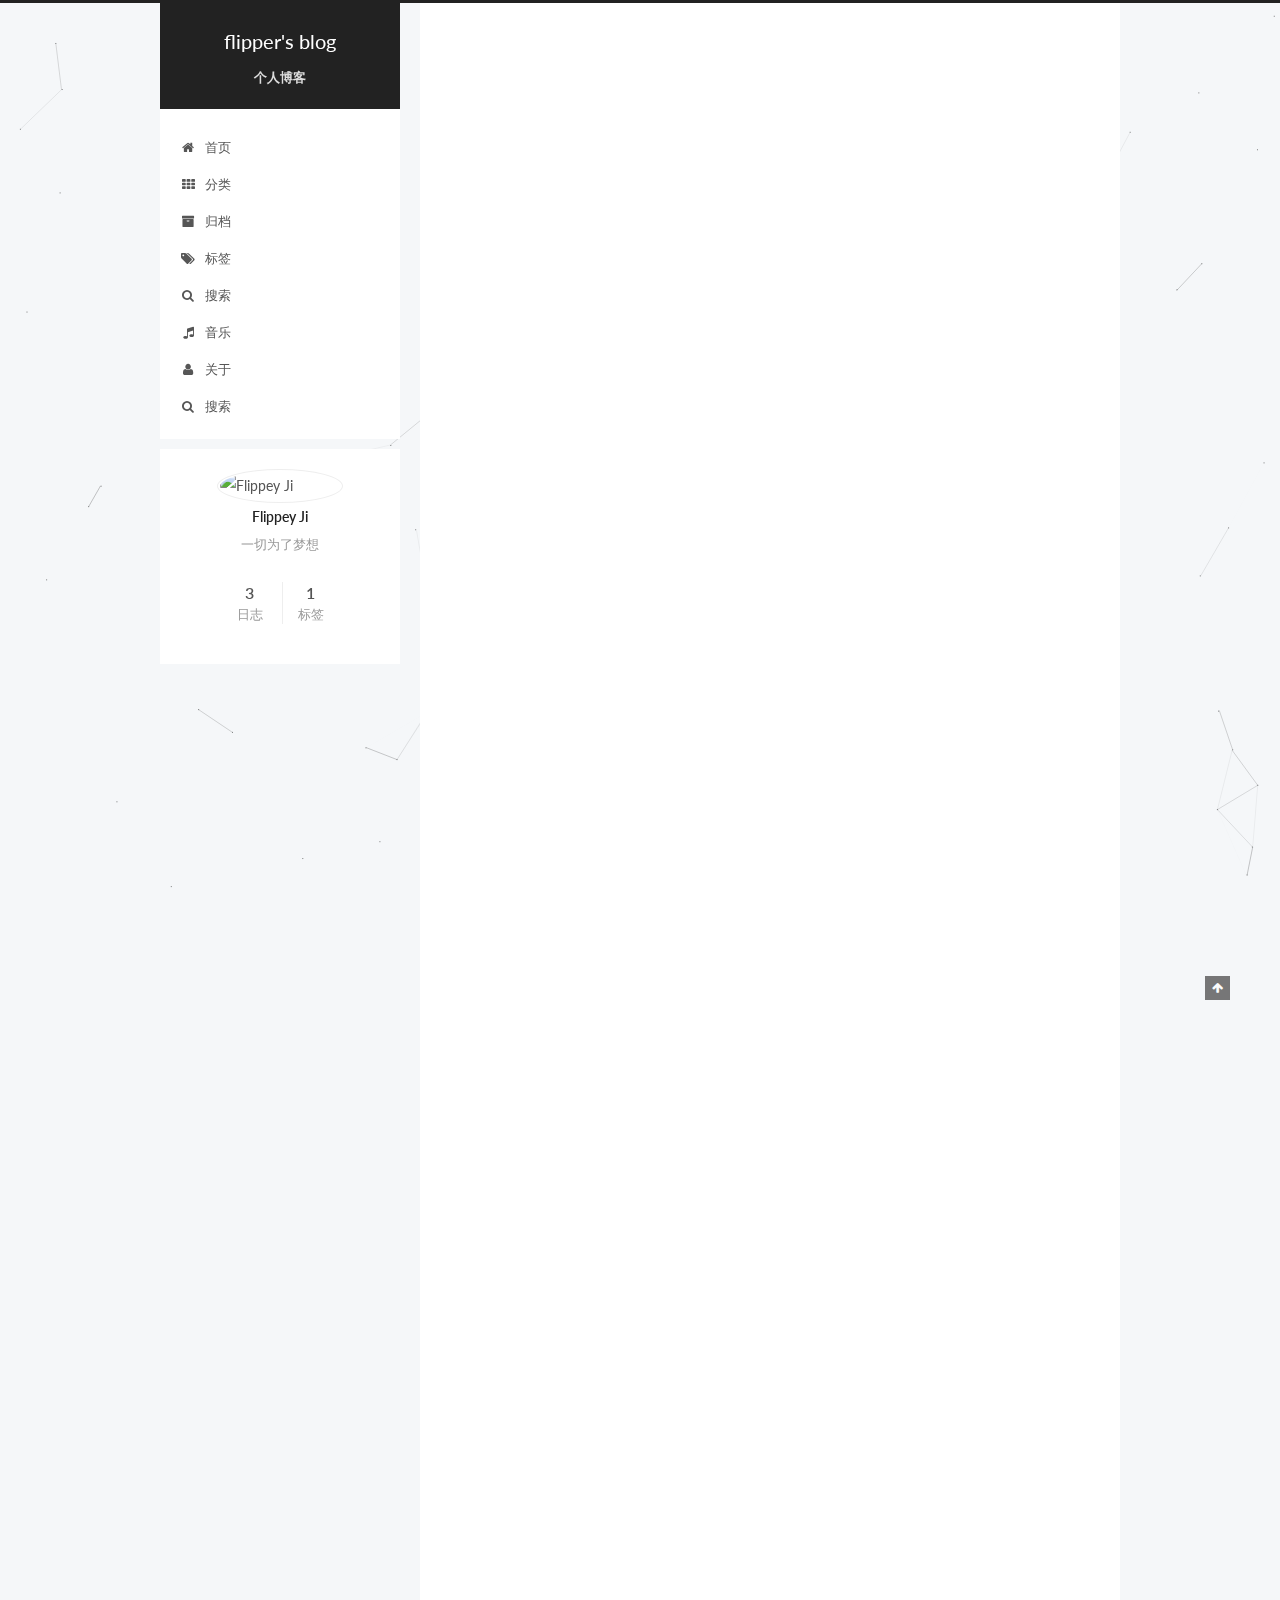
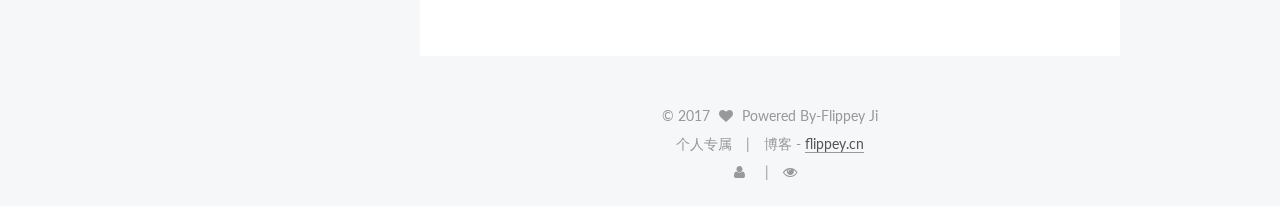
==== commit a8decb4c: "Site updated: 2017-01-23 14:21:29" ====
--- a/index.html
+++ b/index.html
@@ -319,6 +319,134 @@
   
 
   <article class="post post-type-normal " itemscope itemtype="http://schema.org/Article">
+  <link itemprop="mainEntityOfPage" href="http://yoursite.com/2017/01/23/SpannableString使用介绍.html">
+
+  <span style="display:none" itemprop="author" itemscope itemtype="http://schema.org/Person">
+    <meta itemprop="name" content="Flippey Ji">
+    <meta itemprop="description" content="">
+    <meta itemprop="image" content="http://oe7dto3vg.bkt.clouddn.com/20150323114656_XhwA5.thumb.224_0.jpeg">
+  </span>
+
+  <span style="display:none" itemprop="publisher" itemscope itemtype="http://schema.org/Organization">
+    <meta itemprop="name" content="flipper's blog">
+    <span style="display:none" itemprop="logo" itemscope itemtype="http://schema.org/ImageObject">
+      <img style="display:none;" itemprop="url image" alt="flipper's blog" src="">
+    </span>
+  </span>
+
+    
+      <header class="post-header">
+
+        
+        
+          <h2 class="post-title" itemprop="name headline">
+            
+            
+              
+                
+                <a class="post-title-link" href="/2017/01/23/SpannableString使用介绍.html" itemprop="url">
+                  SpannableString使用介绍
+                </a>
+              
+            
+          </h2>
+        
+
+        <div class="post-meta">
+          <span class="post-time">
+            
+              <span class="post-meta-item-icon">
+                <i class="fa fa-calendar-o"></i>
+              </span>
+              
+                <span class="post-meta-item-text">发表于</span>
+              
+              <time title="Post created" itemprop="dateCreated datePublished" datetime="2017-01-23T14:20:29+08:00">
+                2017-01-23
+              </time>
+            
+
+            
+
+            
+          </span>
+
+          
+
+          
+            
+              <span class="post-comments-count">
+                <span class="post-meta-divider">|</span>
+                <span class="post-meta-item-icon">
+                  <i class="fa fa-comment-o"></i>
+                </span>
+                <a href="/2017/01/23/SpannableString使用介绍.html#comments" itemprop="discussionUrl">
+                  <span class="post-comments-count ds-thread-count" data-thread-key="2017/01/23/SpannableString使用介绍.html" itemprop="commentCount"></span>
+                </a>
+              </span>
+            
+          
+
+          
+
+          
+          
+
+          
+
+          
+
+        </div>
+      </header>
+    
+
+
+    <div class="post-body" itemprop="articleBody">
+
+      
+      
+
+      
+        
+          
+            
+          
+        
+      
+    </div>
+
+    <div>
+      
+    </div>
+
+    <div>
+      
+    </div>
+
+
+    <footer class="post-footer">
+      
+
+      
+
+      
+      
+        <div class="post-eof"></div>
+      
+    </footer>
+  </article>
+
+
+    
+      
+
+  
+
+  
+  
+  
+
+  <article class="post post-type-normal " itemscope itemtype="http://schema.org/Article">
   <link itemprop="mainEntityOfPage" href="http://yoursite.com/2017/01/13/about.html">
 
   <span style="display:none" itemprop="author" itemscope itemtype="http://schema.org/Person">
@@ -619,7 +747,7 @@
           
             <div class="site-state-item site-state-posts">
               <a href="/archives">
-                <span class="site-state-item-count">2</span>
+                <span class="site-state-item-count">3</span>
                 <span class="site-state-item-name">日志</span>
               </a>
             </div>
@@ -627,6 +755,13 @@
 
           
 
+          
+            <div class="site-state-item site-state-tags">
+              <a href="/tags">
+                <span class="site-state-item-count">1</span>
+                <span class="site-state-item-name">标签</span>
+              </a>
+            </div>
           
 
         </nav>
--- a/css/main.css
+++ b/css/main.css
@@ -1690,7 +1690,7 @@
   width: 4px;
   height: 4px;
   border-radius: 50%;
-  background: #39aaff;
+  background: #30ebff;
 }
 .links-of-blogroll {
   font-size: 13px;
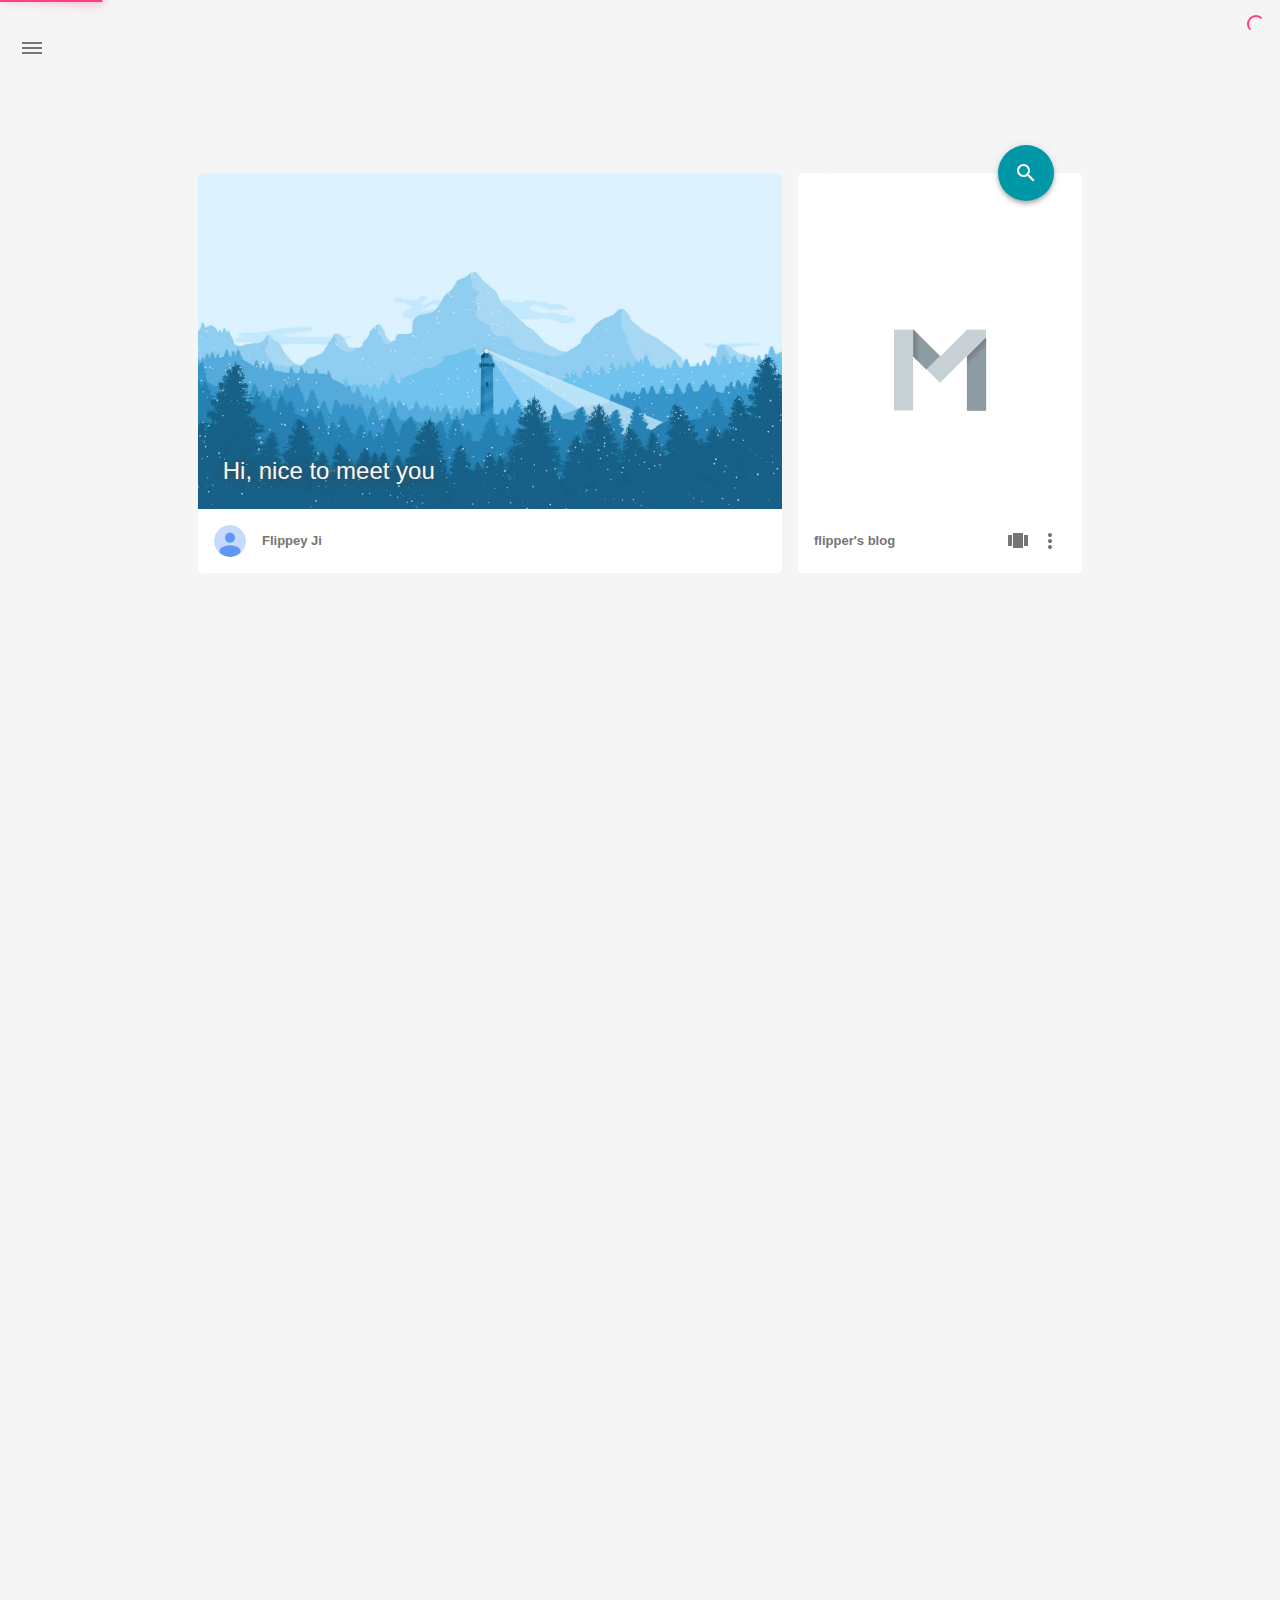
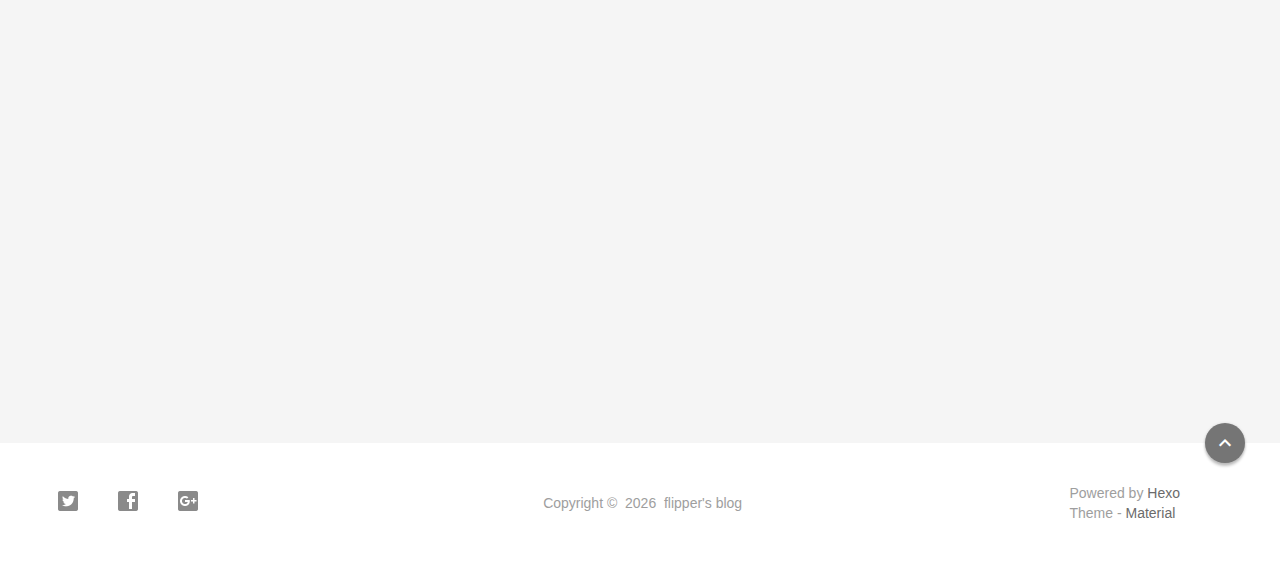
==== commit 5ad859d7: "Site updated: 2017-01-23 16:13:43" ====
--- a/index.html
+++ b/index.html
@@ -1,1127 +1,843 @@
-<!doctype html>
-
-
-
-  
-
-
-<html class="theme-next pisces use-motion" lang="zh-Hans">
-<head>
-  <meta charset="UTF-8"/>
-<meta http-equiv="X-UA-Compatible" content="IE=edge" />
-<meta name="viewport" content="width=device-width, initial-scale=1, maximum-scale=1"/>
-
-
-
-<meta http-equiv="Cache-Control" content="no-transform" />
-<meta http-equiv="Cache-Control" content="no-siteapp" />
-
-
-
-
-
-
-
-
-
-
-
-
-  
-  
-  <link href="/lib/fancybox/source/jquery.fancybox.css?v=2.1.5" rel="stylesheet" type="text/css" />
-
-
-
-
-  
-  
-  
-  
-
-  
-    
-    
-  
-
-  
-
-  
-
-  
-
-  
-
-  
-    
-    
-    <link href="//fonts.googleapis.com/css?family=Lato:300,300italic,400,400italic,700,700italic&subset=latin,latin-ext" rel="stylesheet" type="text/css">
-  
-
-
-
-
-
-
-<link href="/lib/font-awesome/css/font-awesome.min.css?v=4.6.2" rel="stylesheet" type="text/css" />
-
-<link href="/css/main.css?v=5.1.0" rel="stylesheet" type="text/css" />
-
-
-  <meta name="keywords" content="Hexo, NexT" />
-
-
-
-
-
-
-
-
-  <link rel="shortcut icon" type="image/x-icon" href="/favicon.ico?v=5.1.0" />
-
-
-
-
-
-
-<meta name="description" content="一切为了梦想">
-<meta property="og:type" content="website">
-<meta property="og:title" content="flipper's blog">
-<meta property="og:url" content="http://yoursite.com/index.html">
-<meta property="og:site_name" content="flipper's blog">
-<meta property="og:description" content="一切为了梦想">
-<meta name="twitter:card" content="summary">
-<meta name="twitter:title" content="flipper's blog">
-<meta name="twitter:description" content="一切为了梦想">
-
-
-
-<script type="text/javascript" id="hexo.configurations">
-  var NexT = window.NexT || {};
-  var CONFIG = {
-    root: '/',
-    scheme: 'Pisces',
-    sidebar: {"position":"left","display":"post"},
-    fancybox: true,
-    motion: true,
-    duoshuo: {
-      userId: '0',
-      author: '博主'
-    },
-    algolia: {
-      applicationID: '',
-      apiKey: 'ed5ef6e0f92a9c5c3d40564556195fa3',
-      indexName: 'flippey',
-      hits: {"per_page":10},
-      labels: {"input_placeholder":"请输入关键字","hits_empty":"没有找到与 ${query} |相关的内容","hits_stats":"${hits} 条相关记录， 共耗时 ${time} ms"}
-    }
-  };
+<!DOCTYPE html>
+<html>
+    <head>
+    <!--
+        © Material Theme
+        https://github.com/viosey/hexo-theme-material
+        Version: 1.2.6 -->
+
+    <!-- Title -->
+    
+    <title>
+        
+        flipper&#39;s blog
+    </title>
+
+    <!-- Favicons -->
+    <link rel="icon shortcut" type="image/ico" href="/img/favicon.png">
+    <link rel="icon" sizes="192x192" href="/img/favicon.png">
+    <link rel="apple-touch-icon" href="/img/favicon.png">
+
+    <!-- Meta & Info -->
+    <meta charset="utf-8">
+    <meta http-equiv="X-UA-Compatible">
+    <meta name="viewport" content="width=device-width, initial-scale=1">
+    <meta name="theme-color" content="#0097A7">
+    <meta name="author" content="Flippey Ji">
+    <meta name="description" content="一切为了梦想">
+    <meta name="keywords" content="null">
+
+    <!--iOS -->
+    <meta name="viewport" content="width=device-width, initial-scale=1, user-scalable=no">
+    <meta name="apple-mobile-web-app-title" content="Title">
+    <meta name="apple-mobile-web-app-capable" content="yes">
+    <meta name="apple-mobile-web-app-status-bar-style" content="black">
+    <meta name="HandheldFriendly" content="True">
+    <meta name="MobileOptimized" content="480">
+
+    <!-- Add to homescreen for Chrome on Android -->
+    <meta name="mobile-web-app-capable" content="yes">
+
+    <!-- Add to homescreen for Safari on iOS -->
+    <meta name="apple-mobile-web-app-capable" content="yes">
+    <meta name="apple-mobile-web-app-status-bar-style" content="black">
+    <meta name="apple-mobile-web-app-title" content="flipper&#39;s blog">
+
+    <!-- The Open Graph protocol -->
+    <meta property="og:url" content="http://yoursite.com">
+    <meta property="og:type" content="blog">
+    <meta property="og:title" content="flipper&#39;s blog">
+    <meta property="og:description" content="一切为了梦想">
+
+    <!--[if lte IE 9]>
+        <link rel="stylesheet" href="/css/ie-blocker.css">
+
+        
+            <script src="/js/ie-blocker.en.js"></script>
+        
+    <![endif]-->
+
+    <!-- Import CSS -->
+    <link rel="stylesheet" href="/css/material.min.css">
+    <link rel="stylesheet" href="/css/style.min.css">
+    <!-- Config CSS -->
+
+
+<!-- Other Styles -->
+<style>
+    body, html {
+        font-family: Roboto, "Helvetica Neue", Helvetica, "PingFang SC", "Hiragino Sans GB", "Microsoft YaHei", "微软雅黑", Arial, sans-serif;
+    }
+
+    a {
+        color: #00838F;
+    }
+
+    .mdl-card__media,
+    #search-label,
+    #search-form-label:after,
+    #scheme-Paradox .hot_tags-count,
+    #scheme-Paradox .sidebar_archives-count,
+    #scheme-Paradox .sidebar-colored .sidebar-header,
+    #scheme-Paradox .sidebar-colored .sidebar-badge{
+        background-color: #0097A7 !important;
+    }
+
+    /* Sidebar User Drop Down Menu Text Color */
+    #scheme-Paradox .sidebar-colored .sidebar-nav>.dropdown>.dropdown-menu>li>a:hover,
+    #scheme-Paradox .sidebar-colored .sidebar-nav>.dropdown>.dropdown-menu>li>a:focus {
+        color: #0097A7 !important;
+    }
+
+    #post_entry-right-info,
+    .sidebar-colored .sidebar-nav li:hover > a,
+    .sidebar-colored .sidebar-nav li:hover > a i,
+    .sidebar-colored .sidebar-nav li > a:hover,
+    .sidebar-colored .sidebar-nav li > a:hover i,
+    .sidebar-colored .sidebar-nav li > a:focus i,
+    .sidebar-colored .sidebar-nav > .open > a,
+    .sidebar-colored .sidebar-nav > .open > a:hover,
+    .sidebar-colored .sidebar-nav > .open > a:focus,
+    #ds-reset #ds-ctx .ds-ctx-entry .ds-ctx-head a {
+        color: #0097A7 !important;
+    }
+
+    .toTop {
+        background: #757575 !important;
+    }
+
+    .material-layout .material-post>.material-nav,
+    .material-layout .material-index>.material-nav,
+    .material-nav a {
+        color: #757575;
+    }
+
+    #scheme-Paradox .MD-burger-layer {
+        background-color: #757575;
+    }
+
+    #scheme-Paradox #post-toc-trigger-btn {
+        color: #757575;
+    }
+
+    .post-toc a:hover {
+        color: #00838F;
+        text-decoration: underline;
+    }
+</style>
+
+
+<!-- Theme Background Related-->
+
+    <style>
+        body{
+            background-color: #F5F5F5;
+        }
+
+        /* blog_info bottom background */
+        #scheme-Paradox .material-layout .something-else .mdl-card__supporting-text{
+            background-color: #fff;
+        }
+    </style>
+
+
+
+
+<!-- Fade Effect -->
+
+    <style>
+        .fade {
+            transition: all 800ms linear;
+            -webkit-transform: translate3d(0,0,0);
+            -moz-transform: translate3d(0,0,0);
+            -ms-transform: translate3d(0,0,0);
+            -o-transform: translate3d(0,0,0);
+            transform: translate3d(0,0,0);
+            opacity: 1;
+        }
+
+        .fade.out{
+            opacity: 0;
+        }
+    </style>
+
+
+    <script src="/js/jquery.min.js"></script>
+
+    <link rel="stylesheet" href="/css/highlight/solarized-white.css">
+
+    <!-- UC Browser Compatible-->
+    <script>
+        var agent = navigator.userAgent.toLowerCase();
+        if(agent.indexOf('ucbrowser')>0) {
+            document.write('<link rel="stylesheet" href="/css/uc.css">');
+            alert('由于 UC 浏览器使用极旧的内核，而本网站使用了一些新的特性。\n为了您能更好的浏览，推荐使用 Chrome 或 Firefox 浏览器。');
+        }
+    </script>
+
+    <!-- Custom Head -->
+    
+</head>
+
+
+    
+        <body id="scheme-Paradox">
+            <div class="material-layout  mdl-js-layout has-drawer is-upgraded">
+                
+
+                <!-- Main Container -->
+                <main class="material-layout__content" id="main">
+
+                    <!-- Top Anchor -->
+                    <div id="top"></div>
+
+                    
+                        <!-- Hamburger Button -->
+                        <button class="MD-burger-icon sidebar-toggle">
+                            <span class="MD-burger-layer"></span>
+                        </button>
+                    
+
+                    <!-- Index Module -->
+<div class="material-index mdl-grid">
+    
+        <!-- Paradox Header -->
+        <!-- Daily pic -->
+<div class="mdl-card daily-pic mdl-cell mdl-cell--8-col index-top-block">
+
+    <!-- Pic & Slogan -->
+    <div class="mdl-card__media mdl-color-text--grey-50" style="background-image:url(/img/daily_pic.png)">
+        <p class="index-top-block-slogan"><a href="#">
+        
+            
+                Hi, nice to meet you
+            
+        
+        </a></p>
+    </div>
+
+    <!-- Avatar & Name -->
+    <div class="mdl-card__supporting-text meta mdl-color-text--grey-600">
+        <!-- Author Avatar -->
+        <div id="author-avatar">
+            <img src="/img/avatar.png" width="32px" height="32px" alt="avatar">
+        </div>
+        <div>
+            <strong>Flippey Ji</strong>
+        </div>
+    </div>
+</div>
+
+        <!-- Blog info -->
+<div class="mdl-card something-else mdl-cell mdl-cell--8-col mdl-cell--4-col-desktop index-top-block">
+
+    <!-- Search -->
+    
+    <!-- Google -->
+    <div class="mdl-textfield mdl-js-textfield mdl-textfield--expandable" method="post" action="">
+        <label id="search-label" class="mdl-button mdl-js-ripple-effect mdl-js-button mdl-button--fab mdl-color--accent mdl-shadow--4dp" for="search">
+            <i class="material-icons mdl-color-text--white" role="presentation">search</i>
+        </label>
+
+        <form autocomplete="off" id="search-form" method="get" action="//google.com/search" accept-charset="UTF-8" class="mdl-textfield__expandable-holder" target="_blank">
+            <input class="mdl-textfield__input search-input" type="search" name="q" id="search" placeholder="">
+            <label id="search-form-label" class="mdl-textfield__label" for="search"></label>
+
+            <input type="hidden" name="sitesearch" value="http://yoursite.com">
+        </form>
+    </div>
+
+
+
+
+
+
+
+    <!-- LOGO -->
+    <div class="something-else-logo mdl-color--white mdl-color-text--grey-600">
+        <a href="#">
+            <img src="/img/logo.png" alt="logo" />
+        </a>
+    </div>
+
+    <!-- Infomation -->
+    <div class="mdl-card__supporting-text meta meta--fill mdl-color-text--grey-600">
+        <!-- Blog Title -->
+        <div>
+            <strong>flipper&#39;s blog</strong>
+        </div>
+        <div class="section-spacer"></div>
+
+        <!-- Pages -->
+        <button id="show-pages-button" class="mdl-button mdl-js-button mdl-js-ripple-effect mdl-button--icon">
+            <i class="material-icons" role="presentation">view_carousel</i>
+            <span class="visuallyhidden">Pages</span>
+        </button>
+        <ul class="mdl-menu mdl-js-menu mdl-menu--bottom-right" for="show-pages-button">
+            
+        </ul>
+
+        <!-- Menu -->
+        <button id="menubtn" class="mdl-button mdl-js-button mdl-js-ripple-effect mdl-button--icon">
+            <i class="material-icons" role="presentation">more_vert</i>
+            <span class="visuallyhidden">show menu</span>
+        </button>
+        <ul class="mdl-menu mdl-js-menu mdl-menu--bottom-right" for="menubtn">
+            
+
+            
+
+            
+                <a class="index_share-link" href="http://service.weibo.com/share/share.php?appkey=&title=flipper&#39;s blog&url=http://yoursite.com/&pic=&searchPic=false&style=simple" target="_blank">
+                    <li class="mdl-menu__item mdl-js-ripple-effect">
+                        شارك على Weibo
+                    </li>
+                </a>
+            
+
+            
+                <a class="index_share-link" href="https://twitter.com/intent/tweet?text=flipper&#39;s blog&url=http://yoursite.com/&via=Flippey Ji" target="_blank">
+                    <li class="mdl-menu__item mdl-js-ripple-effect">
+                        شارك على Twitter
+                    </li>
+                </a>
+            
+
+            
+                <a class="index_share-link" href="https://www.facebook.com/sharer/sharer.php?u=http://yoursite.com//index.html" target="_blank">
+                    <li class="mdl-menu__item mdl-js-ripple-effect">
+                        شارك على Facebook
+                    </li>
+                </a>
+            
+
+            
+                <a class="index_share-link" href="https://plus.google.com/share?url=http://yoursite.com/" target="_blank">
+                    <li class="mdl-menu__item mdl-js-ripple-effect">
+                        شارك على Google+
+                    </li>
+                </a>
+            
+
+            
+
+            
+
+            
+        </ul>
+    </div>
+</div>
+
+    
+    <div class="locate-thumbnail-symbol"></div>
+
+    
+        
+            <!-- Paradox Thumbnail -->
+            <div class="post_entry-module mdl-card mdl-cell mdl-cell--12-col fade out">
+    <!-- Post Thumbnail -->
+    
+        
+            <!-- Random Thumbnail -->
+            <div class="post_thumbnail-random mdl-card__media mdl-color-text--grey-50">
+        
+    
+
+        <!-- Post Title -->
+        <p class="article-headline-p"><a href="/2017/01/23/SpannableString使用介绍.html">SpannableString使用介绍</a></p>
+    </div>
+
+    <!-- Post Excerpt -->
+    <div class="mdl-color-text--grey-600 mdl-card__supporting-text post_entry-content">
+        
+            ##引语最近在公司的项目中这么一个需求：标题文本不同的内容要有不同的显示效果，刚开始的想法是直接两个TextView
+        
+        &nbsp;&nbsp;&nbsp;
+        <span>
+            <a href="/2017/01/23/SpannableString使用介绍.html" target="_self">واصل القراءة</a>
+        </span>
+    </div>
+    <!-- Post_entry Info-->
+    <div id="post_entry-info">
+        <div id="post_entry-left-info" class="mdl-card__supporting-text meta mdl-color-text--grey-600 ">
+            <!-- Author Avatar -->
+            <div id="author-avatar">
+                <img src="/img/avatar.png" width="44px" height="44px" alt="Flippey Ji's avatar">
+            </div>
+            <div>
+                <strong>Flippey Ji</strong>
+                <span>Jan 23, 2017</span>
+            </div>
+        </div>
+        <div id="post_entry-right-info">
+            <!-- Category -->
+            <span class="post_entry-category">
+                
+            </span>
+
+            
+
+            <!-- Post Views -->
+            <span class="post_entry-views">
+            </span>
+        </div>
+    </div>
+</div>
+
+        
+        
+    
+        
+            <!-- Paradox Thumbnail -->
+            <div class="post_entry-module mdl-card mdl-cell mdl-cell--12-col fade out">
+    <!-- Post Thumbnail -->
+    
+        
+            <!-- Random Thumbnail -->
+            <div class="post_thumbnail-random mdl-card__media mdl-color-text--grey-50">
+        
+    
+
+        <!-- Post Title -->
+        <p class="article-headline-p"><a href="/2017/01/13/about.html">about</a></p>
+    </div>
+
+    <!-- Post Excerpt -->
+    <div class="mdl-color-text--grey-600 mdl-card__supporting-text post_entry-content">
+        
+            我就是我，不一样的烟火
+
+        
+        &nbsp;&nbsp;&nbsp;
+        <span>
+            <a href="/2017/01/13/about.html" target="_self">واصل القراءة</a>
+        </span>
+    </div>
+    <!-- Post_entry Info-->
+    <div id="post_entry-info">
+        <div id="post_entry-left-info" class="mdl-card__supporting-text meta mdl-color-text--grey-600 ">
+            <!-- Author Avatar -->
+            <div id="author-avatar">
+                <img src="/img/avatar.png" width="44px" height="44px" alt="Flippey Ji's avatar">
+            </div>
+            <div>
+                <strong>Flippey Ji</strong>
+                <span>Jan 13, 2017</span>
+            </div>
+        </div>
+        <div id="post_entry-right-info">
+            <!-- Category -->
+            <span class="post_entry-category">
+                
+            </span>
+
+            
+
+            <!-- Post Views -->
+            <span class="post_entry-views">
+            </span>
+        </div>
+    </div>
+</div>
+
+        
+        
+    
+        
+            <!-- Paradox Thumbnail -->
+            <div class="post_entry-module mdl-card mdl-cell mdl-cell--12-col fade out">
+    <!-- Post Thumbnail -->
+    
+        
+            <!-- Random Thumbnail -->
+            <div class="post_thumbnail-random mdl-card__media mdl-color-text--grey-50">
+        
+    
+
+        <!-- Post Title -->
+        <p class="article-headline-p"><a href="/2017/01/13/hello-world.html">Hello World</a></p>
+    </div>
+
+    <!-- Post Excerpt -->
+    <div class="mdl-color-text--grey-600 mdl-card__supporting-text post_entry-content">
+        
+            Welcome to Hexo
+        
+        &nbsp;&nbsp;&nbsp;
+        <span>
+            <a href="/2017/01/13/hello-world.html" target="_self">واصل القراءة</a>
+        </span>
+    </div>
+    <!-- Post_entry Info-->
+    <div id="post_entry-info">
+        <div id="post_entry-left-info" class="mdl-card__supporting-text meta mdl-color-text--grey-600 ">
+            <!-- Author Avatar -->
+            <div id="author-avatar">
+                <img src="/img/avatar.png" width="44px" height="44px" alt="Flippey Ji's avatar">
+            </div>
+            <div>
+                <strong>Flippey Ji</strong>
+                <span>Jan 13, 2017</span>
+            </div>
+        </div>
+        <div id="post_entry-right-info">
+            <!-- Category -->
+            <span class="post_entry-category">
+                
+            </span>
+
+            
+
+            <!-- Post Views -->
+            <span class="post_entry-views">
+            </span>
+        </div>
+    </div>
+</div>
+
+        
+        
+    
+
+    
+
+    
+        <script>
+    var randomNum;
+
+    var locatePost = $('.locate-thumbnail-symbol').next();
+    for(var i = 0; i < 10; i++) {
+        randomNum = Math.floor(Math.random() * 19 + 1);
+
+        locatePost.children('.post_thumbnail-random').attr('id', 'random_thumbnail-'+randomNum);
+        locatePost.children('.post_thumbnail-random').css('background-image', 'url(' + '/img/random/material-' + randomNum + '.png' + ')')
+
+        locatePost = locatePost.next();
+    }
 </script>
 
-
-
-  <link rel="canonical" href="http://yoursite.com/"/>
-
-
-
-
-
-  <title> Hexo, NexT - flipper's blog - 一切为了梦想 </title>
-</head>
-
-<body itemscope itemtype="http://schema.org/WebPage" lang="zh-Hans">
-
-  
-
-
-
-
-
-
-
-
-
-
-  
-  
-    
-  
-
-  <div class="container one-collumn sidebar-position-left 
-   page-home 
- ">
-    <div class="headband"></div>
-
-    <header id="header" class="header" itemscope itemtype="http://schema.org/WPHeader">
-      <div class="header-inner"><div class="site-meta ">
-  
-
-  <div class="custom-logo-site-title">
-    <a href="/"  class="brand" rel="start">
-      <span class="logo-line-before"><i></i></span>
-      <span class="site-title">flipper's blog</span>
-      <span class="logo-line-after"><i></i></span>
+    
+</div>
+
+
+                    
+                        <!-- Overlay For Active Sidebar -->
+<div class="sidebar-overlay"></div>
+
+<!-- Material sidebar -->
+<aside id="sidebar" class="sidebar sidebar-colored sidebar-fixed-left" role="navigation">
+    <div id="sidebar-main">
+        <!-- Sidebar Header -->
+        <div class="sidebar-header header-cover" style="background-image: url(/img/sidebar_header.png);">
+    <!-- Top bar -->
+    <div class="top-bar"></div>
+
+    <!-- Sidebar toggle button -->
+    <button type="button" class="sidebar-toggle mdl-button mdl-js-button mdl-js-ripple-effect mdl-button--icon" style="display: initial;" data-upgraded=",MaterialButton,MaterialRipple">
+        <i class="material-icons">clear_all</i>
+        <span class="mdl-button__ripple-container">
+            <span class="mdl-ripple">
+            </span>
+        </span>
+    </button>
+
+    <!-- Sidebar Avatar -->
+    <div class="sidebar-image">
+        <img src="/img/avatar.png" alt="Flippey Ji's avatar">
+    </div>
+
+    <!-- Sidebar Email -->
+    <a data-toggle="dropdown" class="sidebar-brand" href="#settings-dropdown">
+        youremail@email.com
+        <b class="caret"></b>
     </a>
-  </div>
-    
-      <h1 class="site-subtitle" itemprop="description">个人博客</h1>
-    
 </div>
 
-<div class="site-nav-toggle">
-  <button>
-    <span class="btn-bar"></span>
-    <span class="btn-bar"></span>
-    <span class="btn-bar"></span>
-  </button>
-</div>
-
-<nav class="site-nav">
-  
-
-  
-    <ul id="menu" class="menu">
-      
-        
-        <li class="menu-item menu-item-home">
-          <a href="/" rel="section">
-            
-              <i class="menu-item-icon fa fa-fw fa-home"></i> <br />
-            
-            首页
-          </a>
-        </li>
-      
-        
-        <li class="menu-item menu-item-categories">
-          <a href="/categories" rel="section">
-            
-              <i class="menu-item-icon fa fa-fw fa-th"></i> <br />
-            
-            分类
-          </a>
-        </li>
-      
-        
-        <li class="menu-item menu-item-archives">
-          <a href="/archives" rel="section">
-            
-              <i class="menu-item-icon fa fa-fw fa-archive"></i> <br />
-            
-            归档
-          </a>
-        </li>
-      
-        
-        <li class="menu-item menu-item-tags">
-          <a href="/tags" rel="section">
-            
-              <i class="menu-item-icon fa fa-fw fa-tags"></i> <br />
-            
-            标签
-          </a>
-        </li>
-      
-        
-        <li class="menu-item menu-item-search">
-          <a href="/search" rel="section">
-            
-              <i class="menu-item-icon fa fa-fw fa-search"></i> <br />
-            
-            搜索
-          </a>
-        </li>
-      
-        
-        <li class="menu-item menu-item-music">
-          <a href="/music" rel="section">
-            
-              <i class="menu-item-icon fa fa-fw fa-music"></i> <br />
-            
-            音乐
-          </a>
-        </li>
-      
-        
-        <li class="menu-item menu-item-about">
-          <a href="/about" rel="section">
-            
-              <i class="menu-item-icon fa fa-fw fa-user"></i> <br />
-            
-            关于
-          </a>
-        </li>
-      
-
-      
-        <li class="menu-item menu-item-search">
-          
-            <a href="javascript:;" class="popup-trigger">
-          
-            
-              <i class="menu-item-icon fa fa-search fa-fw"></i> <br />
-            
-            搜索
-          </a>
-        </li>
-      
-    </ul>
-  
-
-  
-    <div class="site-search">
-      
-  
-  <div class="algolia-popup popup">
-    <div class="algolia-search">
-      <div class="algolia-search-input-icon">
-        <i class="fa fa-search"></i>
-      </div>
-      <div class="algolia-search-input" id="algolia-search-input"></div>
-    </div>
-
-    <div class="algolia-results">
-      <div id="algolia-stats"></div>
-      <div id="algolia-hits"></div>
-      <div id="algolia-pagination" class="algolia-pagination"></div>
-    </div>
-
-    <span class="popup-btn-close">
-      <i class="fa fa-times-circle"></i>
+
+        <!-- Sidebar Navigation  -->
+        <ul class="nav sidebar-nav">
+    <!-- User dropdown  -->
+    <li class="dropdown">
+        <ul id="settings-dropdown" class="dropdown-menu">
+            
+                <li>
+                    <a href="#" target="_blank" title="Email Me">
+                        <i class="material-icons sidebar-material-icons sidebar-indent-left1pc-element">email</i>
+                        Email Me
+                    </a>
+                </li>
+            
+        </ul>
+    </li>
+
+    <!-- Homepage -->
+    <li id="sidebar-first-li">
+        <a href="/" target="_self">
+            <i class="material-icons sidebar-material-icons">home</i>
+            الرئيسية
+        </a>
+    </li>
+
+    <!-- I'm Feeling Lucky -->
+    <!--
+    <li class="dropdown">
+        <a href="" target="_self">
+            <i class="material-icons sidebar-material-icons">explore</i>
+             sidebar.imlucky
+        </a>
+    </li>
+    -->
+
+    <!-- Archives  -->
+    <li class="dropdown">
+        <a href="#" class="ripple-effect dropdown-toggle" data-toggle="dropdown">
+            <i class="material-icons sidebar-material-icons">inbox</i>
+             أرشيف
+            <b class="caret"></b>
+        </a>
+        <ul class="dropdown-menu">
+            <li>
+            <a class="sidebar_archives-link" href="/archives/2017/01/">January 2017<span class="sidebar_archives-count">3</span></a>
+        </ul>
+    </li>
+
+    <!-- Categories  -->
+    
+
+    <!-- Divider -->
+    <li class="divider"></li>
+
+
+    <!-- Pages  -->
+  	
+
+    <!-- Article Numebr  -->
+    <li>
+        <a href="/archives">
+            رقم المقالة
+            <span class="sidebar-badge">3</span>
+        </a>
+    </li>
+</ul>
+
+
+        <!-- Sidebar Divider -->
+        <div class="sidebar-divider"></div>
+
+        <!-- Sidebar Footer -->
+        <!--
+I'm glad you use this theme, the development is no so easy, I hope you can keep the copyright, I will thank you so much.
+If you still want to delete the copyrights, could you still retain the first one? Which namely "Theme Material"
+It will not impact the appearance and can give developers a lot of support :)
+
+很高兴您使用并喜欢该主题，开发不易 十分谢谢与希望您可以保留一下版权声明。
+如果您仍然想删除的话 能否只保留第一项呢？即 "Theme Material"
+它不会影响美观并可以给开发者很大的支持和动力。 :)
+-->
+
+<!-- Theme Material -->
+<a href="https://github.com/viosey/hexo-theme-material"  class="sidebar-footer-text-a" target="_blank">
+    <div class="sidebar-text mdl-button mdl-js-button mdl-js-ripple-effect sidebar-footer-text-div" data-upgraded=",MaterialButton,MaterialRipple">
+        سمة - Material
+        <span class="sidebar-badge badge-circle">i</span>
+    </div>
+</a>
+
+<!-- Help & Support -->
+<!--
+<a href="mailto:hiviosey@gmail.com" class="sidebar-footer-text-a">
+    <div class="sidebar-text mdl-button mdl-js-button mdl-js-ripple-effect sidebar-footer-text-div" data-upgraded=",MaterialButton,MaterialRipple">
+    sidebar.help
+    <span class="mdl-button__ripple-container">
+      <span class="mdl-ripple"></span>
     </span>
   </div>
-
-
-
-
-    </div>
-  
-</nav>
-
-
-
- </div>
-    </header>
-
-    <main id="main" class="main">
-      <div class="main-inner">
-        <div class="content-wrap">
-          <div id="content" class="content">
-            
-  <section id="posts" class="posts-expand">
-    
-      
-
-  
-
-  
-  
-  
-
-  <article class="post post-type-normal " itemscope itemtype="http://schema.org/Article">
-  <link itemprop="mainEntityOfPage" href="http://yoursite.com/2017/01/23/SpannableString使用介绍.html">
-
-  <span style="display:none" itemprop="author" itemscope itemtype="http://schema.org/Person">
-    <meta itemprop="name" content="Flippey Ji">
-    <meta itemprop="description" content="">
-    <meta itemprop="image" content="http://oe7dto3vg.bkt.clouddn.com/20150323114656_XhwA5.thumb.224_0.jpeg">
-  </span>
-
-  <span style="display:none" itemprop="publisher" itemscope itemtype="http://schema.org/Organization">
-    <meta itemprop="name" content="flipper's blog">
-    <span style="display:none" itemprop="logo" itemscope itemtype="http://schema.org/ImageObject">
-      <img style="display:none;" itemprop="url image" alt="flipper's blog" src="">
-    </span>
-  </span>
-
-    
-      <header class="post-header">
-
-        
-        
-          <h2 class="post-title" itemprop="name headline">
-            
-            
-              
-                
-                <a class="post-title-link" href="/2017/01/23/SpannableString使用介绍.html" itemprop="url">
-                  SpannableString使用介绍
-                </a>
-              
-            
-          </h2>
-        
-
-        <div class="post-meta">
-          <span class="post-time">
-            
-              <span class="post-meta-item-icon">
-                <i class="fa fa-calendar-o"></i>
-              </span>
-              
-                <span class="post-meta-item-text">发表于</span>
-              
-              <time title="Post created" itemprop="dateCreated datePublished" datetime="2017-01-23T14:20:29+08:00">
-                2017-01-23
-              </time>
-            
-
-            
-
-            
-          </span>
-
-          
-
-          
-            
-              <span class="post-comments-count">
-                <span class="post-meta-divider">|</span>
-                <span class="post-meta-item-icon">
-                  <i class="fa fa-comment-o"></i>
-                </span>
-                <a href="/2017/01/23/SpannableString使用介绍.html#comments" itemprop="discussionUrl">
-                  <span class="post-comments-count ds-thread-count" data-thread-key="2017/01/23/SpannableString使用介绍.html" itemprop="commentCount"></span>
-                </a>
-              </span>
-            
-          
-
-          
-
-          
-          
-
-          
-
-          
-
-        </div>
-      </header>
-    
-
-
-    <div class="post-body" itemprop="articleBody">
-
-      
-      
-
-      
-        
-          
-            
-          
-        
-      
-    </div>
-
-    <div>
-      
-    </div>
-
-    <div>
-      
-    </div>
-
-
-    <footer class="post-footer">
-      
-
-      
-
-      
-      
-        <div class="post-eof"></div>
-      
-    </footer>
-  </article>
-
-
-    
-      
-
-  
-
-  
-  
-  
-
-  <article class="post post-type-normal " itemscope itemtype="http://schema.org/Article">
-  <link itemprop="mainEntityOfPage" href="http://yoursite.com/2017/01/13/about.html">
-
-  <span style="display:none" itemprop="author" itemscope itemtype="http://schema.org/Person">
-    <meta itemprop="name" content="Flippey Ji">
-    <meta itemprop="description" content="">
-    <meta itemprop="image" content="http://oe7dto3vg.bkt.clouddn.com/20150323114656_XhwA5.thumb.224_0.jpeg">
-  </span>
-
-  <span style="display:none" itemprop="publisher" itemscope itemtype="http://schema.org/Organization">
-    <meta itemprop="name" content="flipper's blog">
-    <span style="display:none" itemprop="logo" itemscope itemtype="http://schema.org/ImageObject">
-      <img style="display:none;" itemprop="url image" alt="flipper's blog" src="">
-    </span>
-  </span>
-
-    
-      <header class="post-header">
-
-        
-        
-          <h2 class="post-title" itemprop="name headline">
-            
-            
-              
-                
-                <a class="post-title-link" href="/2017/01/13/about.html" itemprop="url">
-                  about
-                </a>
-              
-            
-          </h2>
-        
-
-        <div class="post-meta">
-          <span class="post-time">
-            
-              <span class="post-meta-item-icon">
-                <i class="fa fa-calendar-o"></i>
-              </span>
-              
-                <span class="post-meta-item-text">发表于</span>
-              
-              <time title="Post created" itemprop="dateCreated datePublished" datetime="2017-01-13T13:42:59+08:00">
-                2017-01-13
-              </time>
-            
-
-            
-
-            
-          </span>
-
-          
-
-          
-            
-              <span class="post-comments-count">
-                <span class="post-meta-divider">|</span>
-                <span class="post-meta-item-icon">
-                  <i class="fa fa-comment-o"></i>
-                </span>
-                <a href="/2017/01/13/about.html#comments" itemprop="discussionUrl">
-                  <span class="post-comments-count ds-thread-count" data-thread-key="2017/01/13/about.html" itemprop="commentCount"></span>
-                </a>
-              </span>
-            
-          
-
-          
-
-          
-          
-
-          
-
-          
-
-        </div>
-      </header>
-    
-
-
-    <div class="post-body" itemprop="articleBody">
-
-      
-      
-
-      
-        
-          
-            <p>我就是我，不一样的烟火</p>
-
-          
-        
-      
-    </div>
-
-    <div>
-      
-    </div>
-
-    <div>
-      
-    </div>
-
-
-    <footer class="post-footer">
-      
-
-      
-
-      
-      
-        <div class="post-eof"></div>
-      
-    </footer>
-  </article>
-
-
-    
-      
-
-  
-
-  
-  
-  
-
-  <article class="post post-type-normal " itemscope itemtype="http://schema.org/Article">
-  <link itemprop="mainEntityOfPage" href="http://yoursite.com/2017/01/13/hello-world.html">
-
-  <span style="display:none" itemprop="author" itemscope itemtype="http://schema.org/Person">
-    <meta itemprop="name" content="Flippey Ji">
-    <meta itemprop="description" content="">
-    <meta itemprop="image" content="http://oe7dto3vg.bkt.clouddn.com/20150323114656_XhwA5.thumb.224_0.jpeg">
-  </span>
-
-  <span style="display:none" itemprop="publisher" itemscope itemtype="http://schema.org/Organization">
-    <meta itemprop="name" content="flipper's blog">
-    <span style="display:none" itemprop="logo" itemscope itemtype="http://schema.org/ImageObject">
-      <img style="display:none;" itemprop="url image" alt="flipper's blog" src="">
-    </span>
-  </span>
-
-    
-      <header class="post-header">
-
-        
-        
-          <h2 class="post-title" itemprop="name headline">
-            
-            
-              
-                
-                <a class="post-title-link" href="/2017/01/13/hello-world.html" itemprop="url">
-                  Hello World
-                </a>
-              
-            
-          </h2>
-        
-
-        <div class="post-meta">
-          <span class="post-time">
-            
-              <span class="post-meta-item-icon">
-                <i class="fa fa-calendar-o"></i>
-              </span>
-              
-                <span class="post-meta-item-text">发表于</span>
-              
-              <time title="Post created" itemprop="dateCreated datePublished" datetime="2017-01-13T10:25:01+08:00">
-                2017-01-13
-              </time>
-            
-
-            
-
-            
-          </span>
-
-          
-
-          
-            
-              <span class="post-comments-count">
-                <span class="post-meta-divider">|</span>
-                <span class="post-meta-item-icon">
-                  <i class="fa fa-comment-o"></i>
-                </span>
-                <a href="/2017/01/13/hello-world.html#comments" itemprop="discussionUrl">
-                  <span class="post-comments-count ds-thread-count" data-thread-key="2017/01/13/hello-world.html" itemprop="commentCount"></span>
-                </a>
-              </span>
-            
-          
-
-          
-
-          
-          
-
-          
-
-          
-
-        </div>
-      </header>
-    
-
-
-    <div class="post-body" itemprop="articleBody">
-
-      
-      
-
-      
-        
-          
-            <p>Welcome to <a href="https://hexo.io/" target="_blank" rel="external">Hexo</a>! This is your very first post. Check <a href="https://hexo.io/docs/" target="_blank" rel="external">documentation</a> for more info. If you get any problems when using Hexo, you can find the answer in <a href="https://hexo.io/docs/troubleshooting.html" target="_blank" rel="external">troubleshooting</a> or you can ask me on <a href="https://github.com/hexojs/hexo/issues" target="_blank" rel="external">GitHub</a>.</p>
-<h2 id="Quick-Start"><a href="#Quick-Start" class="headerlink" title="Quick Start"></a>Quick Start</h2><h3 id="Create-a-new-post"><a href="#Create-a-new-post" class="headerlink" title="Create a new post"></a>Create a new post</h3><figure class="highlight bash"><table><tr><td class="gutter"><pre><div class="line">1</div></pre></td><td class="code"><pre><div class="line">$ hexo new <span class="string">"My New Post"</span></div></pre></td></tr></table></figure>
-<p>More info: <a href="https://hexo.io/docs/writing.html" target="_blank" rel="external">Writing</a></p>
-<h3 id="Run-server"><a href="#Run-server" class="headerlink" title="Run server"></a>Run server</h3><figure class="highlight bash"><table><tr><td class="gutter"><pre><div class="line">1</div></pre></td><td class="code"><pre><div class="line">$ hexo server</div></pre></td></tr></table></figure>
-<p>More info: <a href="https://hexo.io/docs/server.html" target="_blank" rel="external">Server</a></p>
-<h3 id="Generate-static-files"><a href="#Generate-static-files" class="headerlink" title="Generate static files"></a>Generate static files</h3><figure class="highlight bash"><table><tr><td class="gutter"><pre><div class="line">1</div></pre></td><td class="code"><pre><div class="line">$ hexo generate</div></pre></td></tr></table></figure>
-<p>More info: <a href="https://hexo.io/docs/generating.html" target="_blank" rel="external">Generating</a></p>
-<h3 id="Deploy-to-remote-sites"><a href="#Deploy-to-remote-sites" class="headerlink" title="Deploy to remote sites"></a>Deploy to remote sites</h3><figure class="highlight bash"><table><tr><td class="gutter"><pre><div class="line">1</div></pre></td><td class="code"><pre><div class="line">$ hexo deploy</div></pre></td></tr></table></figure>
-<p>More info: <a href="https://hexo.io/docs/deployment.html" target="_blank" rel="external">Deployment</a></p>
-
-          
-        
-      
-    </div>
-
-    <div>
-      
-    </div>
-
-    <div>
-      
-    </div>
-
-
-    <footer class="post-footer">
-      
-
-      
-
-      
-      
-        <div class="post-eof"></div>
-      
-    </footer>
-  </article>
-
-
-    
-  </section>
-
-  
-
-          
-          </div>
-          
-
-
-          
-
-        </div>
-        
-          
-  
-  <div class="sidebar-toggle">
-    <div class="sidebar-toggle-line-wrap">
-      <span class="sidebar-toggle-line sidebar-toggle-line-first"></span>
-      <span class="sidebar-toggle-line sidebar-toggle-line-middle"></span>
-      <span class="sidebar-toggle-line sidebar-toggle-line-last"></span>
-    </div>
-  </div>
-
-  <aside id="sidebar" class="sidebar">
-    <div class="sidebar-inner">
-
-      
-
-      
-
-      <section class="site-overview sidebar-panel sidebar-panel-active">
-        <div class="site-author motion-element" itemprop="author" itemscope itemtype="http://schema.org/Person">
-          <img class="site-author-image" itemprop="image"
-               src="http://oe7dto3vg.bkt.clouddn.com/20150323114656_XhwA5.thumb.224_0.jpeg"
-               alt="Flippey Ji" />
-          <p class="site-author-name" itemprop="name">Flippey Ji</p>
-          <p class="site-description motion-element" itemprop="description">一切为了梦想</p>
-        </div>
-        <nav class="site-state motion-element">
-        
-          
-            <div class="site-state-item site-state-posts">
-              <a href="/archives">
-                <span class="site-state-item-count">3</span>
-                <span class="site-state-item-name">日志</span>
-              </a>
+</a>
+-->
+
+<!-- Feedback -->
+<!--
+<a href="https://github.com/viosey/hexo-theme-material/issues" target="_blank" class="sidebar-footer-text-a">
+    <div class="sidebar-text mdl-button mdl-js-button mdl-js-ripple-effect sidebar-footer-text-div" data-upgraded=",MaterialButton,MaterialRipple">
+         sidebar.feedback
+                    <span class="mdl-button__ripple-container"><span class="mdl-ripple"></span></span></div>
+</a>
+-->
+
+<!-- Abount Theme -->
+<!--
+<a href="https://blog.viosey.com/index.php/Material.html" target="_blank" class="sidebar-footer-text-a">
+    <div class="sidebar-text mdl-button mdl-js-button mdl-js-ripple-effect sidebar-footer-text-div" data-upgraded=",MaterialButton,MaterialRipple">
+         sidebar.about_theme
+        <span class="mdl-button__ripple-container"><span class="mdl-ripple"></span></span></div>
+</a>-->
+
+    </div>
+
+    <!-- Sidebar Sponsor -->
+    
+
+</aside>
+
+                    
+
+                    
+                        <!-- Footer Top Button -->
+                        <div class="toTop-wrap">
+    <a href="#top" class="toTop">
+        <i class="material-icons footer_top-i">expand_less</i>
+    </a>
+</div>
+
+                    
+
+                    <!--Footer-->
+<footer class="mdl-mini-footer" id="bottom">
+    
+        <!-- Paradox Footer Left Section -->
+        <div class="mdl-mini-footer--left-section sns-list">
+    <!-- Twitter -->
+    
+        <a href="https://twitter.com/twitter" target="_blank">
+            <button class="mdl-mini-footer--social-btn social-btn" style="background-image: url(/img/footer/footer_ico-twitter.png);">
+                <span class="visuallyhidden">Twitter</span>
+            </button><!--
+     --></a>
+    
+
+    <!-- Facebook -->
+    
+        <a href="https://www.facebook.com/facebook" target="_blank">
+            <button class="mdl-mini-footer--social-btn social-btn" style="background-image: url(/img/footer/footer_ico-facebook.png);">
+                <span class="visuallyhidden">Facebook</span>
+            </button><!--
+     --></a>
+    
+
+    <!-- Google + -->
+    
+        <a href="https://www.google.com/" target="_blank">
+            <button class="mdl-mini-footer--social-btn social-btn" style="background-image: url(/img/footer/footer_ico-gplus.png);">
+                <span class="visuallyhidden">Google Plus</span>
+            </button><!--
+     --></a>
+    
+
+    <!-- Weibo -->
+    
+
+    <!-- Instagram -->
+    
+
+    <!-- Tumblr -->
+    
+
+    <!-- Github -->
+    
+
+    <!-- LinkedIn -->
+    
+
+    <!-- Zhihu -->
+    
+
+    <!-- Bilibili -->
+    
+
+    <!-- Telegram -->
+    
+</div>
+
+
+        <!--Copyright-->
+        <div id="copyright">
+            Copyright&nbsp;©&nbsp;
+            <script type="text/javascript">
+                var fd = new Date();
+                document.write(fd.getFullYear());
+            </script>
+            &nbsp;flipper's blog
+        </div>
+
+        <!-- Paradox Footer Right Section -->
+
+        <!--
+        I am glad you use this theme, the development is no so easy, I hope you can keep the copyright.
+        It will not impact the appearance and can give developers a lot of support :)
+
+        很高兴您使用该主题，开发不易，希望您可以保留一下版权声明。
+        它不会影响美观并可以给开发者很大的支持。 :)
+        -->
+
+        <div class="mdl-mini-footer--right-section">
+            <div>
+                <div class="footer-develop-div">Powered by <a href="https://hexo.io" target="_blank" class="footer-develop-a">Hexo</a></div>
+                <div class="footer-develop-div">Theme - <a href="https://github.com/viosey/hexo-theme-material" target="_blank" class="footer-develop-a">Material</a></div>
             </div>
-          
-
-          
-
-          
-            <div class="site-state-item site-state-tags">
-              <a href="/tags">
-                <span class="site-state-item-count">1</span>
-                <span class="site-state-item-name">标签</span>
-              </a>
+        </div>
+    
+</footer>
+
+
+                    <!-- Import File -->
+<script src="/js/highlight.min.js"></script>
+<script src="/js/js.min.js"></script>
+<script src="/js/nprogress.js"></script>
+
+<script type="text/javascript">
+    NProgress.configure({
+        showSpinner: true
+    });
+    NProgress.start();
+
+    $('#nprogress .bar').css({
+        'background': '#FF4081'
+    });
+    $('#nprogress .peg').css({
+        'box-shadow': '0 0 10px #FF4081, 0 0 15px #FF4081'
+    });
+    $('#nprogress .spinner-icon').css({
+        'border-top-color': '#FF4081',
+        'border-left-color': '#FF4081'
+    });
+
+    setTimeout(function() {
+        NProgress.done();
+        $('.fade').removeClass('out');
+    }, 800);
+</script>
+
+
+
+
+
+
+
+
+
+
+
+
+
+<!-- Swiftye -->
+
+
+<!-- Local Search-->
+
+
+<!-- Window Load-->
+<script>
+    $(window).load(function() {
+        // Post_Toc parent position fixed
+        $('.post-toc-wrap').parent('.mdl-menu__container').css('position', 'fixed');
+    });
+</script>
+
+<!-- MathJax Load-->
+
+
+                </main>
             </div>
-          
-
-        </nav>
-
-        
-
-        <div class="links-of-author motion-element">
-          
-        </div>
-
-        
-        
-
-        
-        
-
-        
-
-
-      </section>
-
-      
-
-    </div>
-  </aside>
-
-
-        
-      </div>
-    </main>
-
-    <footer id="footer" class="footer">
-      <div class="footer-inner">
-        <script async src="//dn-lbstatics.qbox.me/busuanzi/2.3/busuanzi.pure.mini.js">
-</script>
-<div class="copyright" >
-  
-  &copy; 
-  <span itemprop="copyrightYear">2017</span>
-  <span class="with-love">
-    <i class="fa fa-heart"></i>
-  </span>
-  <span class="author" itemprop="copyrightHolder">Powered By-Flippey Ji</span>
-</div>
-
-
-<div class="powered-by">
-  个人专属
-</div>
-
-<div class="theme-info">
-  博客 -
-  <a class="theme-link" href="http://www.flippey.cn">
-    flippey.cn
-  </a>
-</div>
-
-
-        
-
-<div class="busuanzi-count">
-
-  <script async src="https://dn-lbstatics.qbox.me/busuanzi/2.3/busuanzi.pure.mini.js"></script>
-
-  
-    <span class="site-uv"><i class="fa fa-user"></i><span class="busuanzi-value" id="busuanzi_value_site_uv"></span></span>
-  
-
-  
-    <span class="site-pv"><i class="fa fa-eye"></i><span class="busuanzi-value" id="busuanzi_value_site_pv"></span></span>
-  
-  
-</div>
-
-
-
-        
-      </div>
-    </footer>
-
-    <div class="back-to-top">
-      <i class="fa fa-arrow-up"></i>
-    </div>
-  </div>
-
-  
-
-<script type="text/javascript">
-  if (Object.prototype.toString.call(window.Promise) !== '[object Function]') {
-    window.Promise = null;
-  }
-</script>
-
-
-
-
-
-
-
-
-
-  
-
-
-  
-
-
-
-  
-  <script type="text/javascript" src="/lib/jquery/index.js?v=2.1.3"></script>
-
-  
-  <script type="text/javascript" src="/lib/fastclick/lib/fastclick.min.js?v=1.0.6"></script>
-
-  
-  <script type="text/javascript" src="/lib/jquery_lazyload/jquery.lazyload.js?v=1.9.7"></script>
-
-  
-  <script type="text/javascript" src="/lib/velocity/velocity.min.js?v=1.2.1"></script>
-
-  
-  <script type="text/javascript" src="/lib/velocity/velocity.ui.min.js?v=1.2.1"></script>
-
-  
-  <script type="text/javascript" src="/lib/fancybox/source/jquery.fancybox.pack.js?v=2.1.5"></script>
-
-  
-  <script type="text/javascript" src="/lib/canvas-nest/canvas-nest.min.js"></script>
-
-
-  
-
-
-  <script type="text/javascript" src="/js/src/utils.js?v=5.1.0"></script>
-
-  <script type="text/javascript" src="/js/src/motion.js?v=5.1.0"></script>
-
-
-
-  
-  
-
-
-  <script type="text/javascript" src="/js/src/affix.js?v=5.1.0"></script>
-
-  <script type="text/javascript" src="/js/src/schemes/pisces.js?v=5.1.0"></script>
-
-
-
-  
-
-  
-
-
-  <script type="text/javascript" src="/js/src/bootstrap.js?v=5.1.0"></script>
-
-
-
-  
-
-  
-    
-  
-
-  <script type="text/javascript">
-    var duoshuoQuery = {short_name:"flipper"};
-    (function() {
-      var ds = document.createElement('script');
-      ds.type = 'text/javascript';ds.async = true;
-      ds.id = 'duoshuo-script';
-      ds.src = (document.location.protocol == 'https:' ? 'https:' : 'http:') + '//static.duoshuo.com/embed.js';
-      ds.charset = 'UTF-8';
-      (document.getElementsByTagName('head')[0]
-      || document.getElementsByTagName('body')[0]).appendChild(ds);
-    })();
-  </script>
-
-  
-    
-    
-    <script src="/lib/ua-parser-js/dist/ua-parser.min.js?v=0.7.9"></script>
-    <script src="/js/src/hook-duoshuo.js"></script>
-  
-
-
-
-
-
-
-
-
-
-
-
-
-  
-  
-  <script type="text/javascript">
-    // Popup Window;
-    var isfetched = false;
-    // Search DB path;
-    var search_path = "search.xml";
-    if (search_path.length == 0) {
-      search_path = "search.xml";
-    }
-    var path = "/" + search_path;
-    // monitor main search box;
-
-    function proceedsearch() {
-      $("body").append('<div class="popoverlay">').css('overflow', 'hidden');
-      $('.popup').toggle();
-    }
-    // search function;
-    var searchFunc = function(path, search_id, content_id) {
-      'use strict';
-      $.ajax({
-        url: path,
-        dataType: "xml",
-        async: true,
-        success: function( xmlResponse ) {
-          // get the contents from search data
-          isfetched = true;
-          $('.popup').detach().appendTo('.header-inner');
-          var datas = $( "entry", xmlResponse ).map(function() {
-            return {
-              title: $( "title", this ).text(),
-              content: $("content",this).text(),
-              url: $( "url" , this).text()
-            };
-          }).get();
-          var $input = document.getElementById(search_id);
-          var $resultContent = document.getElementById(content_id);
-          $input.addEventListener('input', function(){
-            var matchcounts = 0;
-            var str='<ul class=\"search-result-list\">';
-            var keywords = this.value.trim().toLowerCase().split(/[\s\-]+/);
-            $resultContent.innerHTML = "";
-            if (this.value.trim().length > 1) {
-              // perform local searching
-              datas.forEach(function(data) {
-                var isMatch = false;
-                var content_index = [];
-                var data_title = data.title.trim().toLowerCase();
-                var data_content = data.content.trim().replace(/<[^>]+>/g,"").toLowerCase();
-                var data_url = decodeURIComponent(data.url);
-                var index_title = -1;
-                var index_content = -1;
-                var first_occur = -1;
-                // only match artiles with not empty titles and contents
-                if(data_title != '') {
-                  keywords.forEach(function(keyword, i) {
-                    index_title = data_title.indexOf(keyword);
-                    index_content = data_content.indexOf(keyword);
-                    if( index_title >= 0 || index_content >= 0 ){
-                      isMatch = true;
-                      if (i == 0) {
-                        first_occur = index_content;
-                      }
-                    }
-
-                  });
-                }
-                // show search results
-                if (isMatch) {
-                  matchcounts += 1;
-                  str += "<li><a href='"+ data_url +"' class='search-result-title'>"+ data_title +"</a>";
-                  var content = data.content.trim().replace(/<[^>]+>/g,"");
-                  if (first_occur >= 0) {
-                    // cut out 100 characters
-                    var start = first_occur - 20;
-                    var end = first_occur + 80;
-                    if(start < 0){
-                      start = 0;
-                    }
-                    if(start == 0){
-                      end = 50;
-                    }
-                    if(end > content.length){
-                      end = content.length;
-                    }
-                    var match_content = content.substring(start, end);
-                    // highlight all keywords
-                    keywords.forEach(function(keyword){
-                      var regS = new RegExp(keyword, "gi");
-                      match_content = match_content.replace(regS, "<b class=\"search-keyword\">"+keyword+"</b>");
-                    });
-
-                    str += "<p class=\"search-result\">" + match_content +"...</p>"
-                  }
-                  str += "</li>";
-                }
-              })};
-            str += "</ul>";
-            if (matchcounts == 0) { str = '<div id="no-result"><i class="fa fa-frown-o fa-5x" /></div>' }
-            if (keywords == "") { str = '<div id="no-result"><i class="fa fa-search fa-5x" /></div>' }
-            $resultContent.innerHTML = str;
-          });
-          proceedsearch();
-        }
-      });}
-
-    // handle and trigger popup window;
-    $('.popup-trigger').click(function(e) {
-      e.stopPropagation();
-      if (isfetched == false) {
-        searchFunc(path, 'local-search-input', 'local-search-result');
-      } else {
-        proceedsearch();
-      };
-    });
-
-    $('.popup-btn-close').click(function(e){
-      $('.popup').hide();
-      $(".popoverlay").remove();
-      $('body').css('overflow', '');
-    });
-    $('.popup').click(function(e){
-      e.stopPropagation();
-    });
-  </script>
-
-
-  
-
-  
-
-  
-<script>
-(function(){
-    var bp = document.createElement('script');
-    var curProtocol = window.location.protocol.split(':')[0];
-    if (curProtocol === 'https') {
-        bp.src = 'https://zz.bdstatic.com/linksubmit/push.js';        
-    }
-    else {
-        bp.src = 'http://push.zhanzhang.baidu.com/push.js';
-    }
-    var s = document.getElementsByTagName("script")[0];
-    s.parentNode.insertBefore(bp, s);
-})();
-</script>
-
-
-  
-
-  
-  
-  
-  <link rel="stylesheet" href="/lib/algolia-instant-search/instantsearch.min.css">
-
-  
-  
-  <script src="/lib/algolia-instant-search/instantsearch.min.js"></script>
-  
-
-  <script src="/js/src/algolia-search.js?v=5.1.0"></script>
-
-
-  
-  <script type="text/javascript" src="//cdn.bootcss.com/canvas-nest.js/1.0.0/canvas-nest.min.js"></script>
-  
-</body>
+        </body>
+    
 </html>
--- a/css/ie-blocker.css
+++ b/css/ie-blocker.css
@@ -0,0 +1,180 @@
+@charset "utf-8";
+body .demo-blog{
+    display: none;
+}
+
+h1{
+    background-color: #fff;
+    font-size: 48px;
+    line-height: 48px;
+    border-left: none;
+    width: auto;
+    margin: 0px !important;
+}
+
+#ib-container {
+    display: none;
+    width: 100%;
+    height: 100%;
+    font-family: Arial, Helvetica, sans-serif;
+    position: fixed;
+    top: 0;
+    left: 0;
+    box-sizing: content-box !important;
+    z-index: 99999;
+}
+
+#ib-container * {
+    box-sizing: content-box !important;
+}
+
+.ib-modal {
+    height: 288px;
+    background: #fff;
+    border-left: 8px solid #4fc1e9;
+    position: absolute;
+    color: #434a54;
+    z-index: 99999;
+    width: 592px;
+    top: 50%;
+    left: 50%;
+    transform: translateY(-50%) translateX(-50%);
+    padding: 49px 30px 30px;
+}
+
+.ib-header {
+    height: 80px;
+    padding: 0;
+}
+
+.ib-header h1 {
+    margin: 0;
+    font-size: 24px;
+    text-align: left;
+    color: #434a54;
+}
+
+.ib-header p {
+    margin: 10px 0 0 0;
+    font-size: 14px;
+    line-height: 18px;
+    text-align: left;
+    color: #434a54;
+}
+
+.ib-header p strong {
+    font-weight: normal;
+    color: #3bafda;
+}
+
+.ib-browsers {
+    height: 80px;
+    list-style: none;
+    margin: 0;
+    padding: 0;
+    padding-top: 0;
+    margin-top: 49px;
+}
+
+.ib-browsers li {
+    float: left;
+    width: 148px;
+    height: 80px;
+    position: relative;
+    list-style: none;
+}
+
+.ib-browsers li a {
+    display: block;
+    width: 100%;
+    height: 100%;
+    position: absolute;
+    color: #434a54;
+    text-decoration: none;
+    cursor: pointer;
+}
+
+.ib-browsers li a:hover {
+    background-color: #F2F2F2;
+}
+
+.ib-browsers li a:hover .ib-browser-name {
+    background-color: #4fc1e9;
+    color: #fff;
+}
+
+.ib-browser-icon {
+    display: block;
+    width: 118px;
+    height: 90px;
+    margin: 0 auto;
+    margin-top: 20px;
+}
+
+.ib-browser-name {
+    line-height: 18px;
+    margin-top: 5px;
+    text-align: center;
+    font-size: 20px;
+}
+
+.ib-browser-description {
+    height: 50px;
+    line-height: 14px;
+    font-size: 12px;
+    margin-top: 10px;
+    padding: 0 5px;
+}
+
+.ib-footer {
+    height: 30px;
+}
+
+.ib-try {
+    float: right;
+    height: 30px;
+    padding: 0 15px;
+    color: #fff;
+    background-color: #3bafda;
+    font-size: 12px;
+    line-height: 30px;
+    cursor: pointer;
+    text-decoration: none;
+    margin-top: 49px;
+}
+
+.ib-try:hover {
+    background-color: #4fc1e9;
+}
+
+.ib-mask {
+    width: 100%;
+    height: 100%;
+    position: absolute;
+    top: 0;
+    left: 0;
+    _position: absolute;
+    _top: expression(eval(document.documentElement.scrollTop) + 'px');
+    _left: expression(eval(document.documentElement.scrollLeft) + 'px');
+    _right: auto;
+    _bottom: auto;
+    _width: expression(eval(document.documentElement.clientWidth) + 'px');
+    _height: expression(eval(document.documentElement.clientHeight) + 'px');
+    z-index: 99999;
+}
+
+.ib-mask {
+    background: rgb(0, 0, 0);
+    opacity: 0.8;
+    -ms-filter: "progid:DXImageTransform.Microsoft.Alpha(Opacity=80)";
+    filter: alpha(opacity=80);
+    z-index: 99998;
+}
+
+.zh-cn #ib-container {
+    font-family: 'Microsoft Yahei', sans-serif;
+}
+
+.zh-cn .ib-browser-description {
+    font-size: 12px;
+}
--- a/css/material.min.css
+++ b/css/material.min.css
@@ -0,0 +1 @@
+@charset "UTF-8";.mdl-button,.mdl-checkbox,audio,canvas,img,svg,video{vertical-align:middle}.visuallyhidden,hr{border:0;height:1px}.hidden,.invisible{visibility:hidden}address,body,h1,h2,h3,h4,h6,html,ol,p,ul{font-weight:400}blockquote,h1{line-height:1.35}blockquote,h1,h1 small,h2,h2 small,h3,h3 small,h4,h4 small,h5,h5 small,h6,h6 small{font-family:Roboto,Helvetica,Arial,sans-serif}.mdl-badge[data-badge]:after,.mdl-card,.mdl-layout__drawer,.mdl-layout__header{-webkit-box-direction:normal}html{color:rgba(0,0,0,.87)}::-moz-selection{background:#b3d4fc;text-shadow:none}::selection{background:#b3d4fc;text-shadow:none}hr{display:block;border-top:1px solid #ccc;margin:1em 0;padding:0}fieldset{border:0;margin:0;padding:0}textarea{resize:vertical}.browsehappy{margin:.2em 0;background:#ccc;color:#000;padding:.2em 0}.hidden{display:none!important}.visuallyhidden{clip:rect(0 0 0 0);margin:-1px;overflow:hidden;padding:0;position:absolute;width:1px}.visuallyhidden.focusable:active,.visuallyhidden.focusable:focus{clip:auto;height:auto;margin:0;overflow:visible;position:static;width:auto}body,html{width:100%}.clearfix:after,.clearfix:before{content:" ";display:table}.clearfix:after{clear:both}@media print{blockquote,img,pre,tr{page-break-inside:avoid}*,:after,:before{background:0 0!important;color:#000!important;box-shadow:none!important;text-shadow:none!important}a,a:visited{text-decoration:underline}a[href]:after{content:" (" attr(href)")"}abbr[title]:after{content:" (" attr(title)")"}a[href^="#"]:after,a[href^="javascript:"]:after{content:""}blockquote,pre{border:1px solid #999}thead{display:table-header-group}img{max-width:100%!important}h2,h3,p{orphans:3;widows:3}h2,h3{page-break-after:avoid}}.mdl-accordion,.mdl-button,.mdl-card,.mdl-checkbox,.mdl-dropdown-menu,.mdl-icon-toggle,.mdl-item,.mdl-radio,.mdl-slider,.mdl-switch,.mdl-tabs__tab,a{-webkit-tap-highlight-color:transparent;-webkit-tap-highlight-color:rgba(255,255,255,0)}html{height:100%;-ms-touch-action:manipulation;touch-action:manipulation}body{min-height:100%}main{display:block}[hidden]{display:none!important}body,html{font-family:Helvetica,Arial,sans-serif;font-size:14px;line-height:20px}h1,h2,h3,h4,h5,h6,p{padding:0}h1 small,h2 small,h3 small,h4 small,h5 small,h6 small{font-weight:400;line-height:1.35;letter-spacing:-.02em;opacity:.54;font-size:.6em}blockquote,h4{font-size:24px}ol,p,ul{font-size:14px}address,ol,p,ul{letter-spacing:0}address,h5{line-height:1}h6,ol,p,ul{line-height:24px}a,h5{font-weight:500}h1{font-size:56px;letter-spacing:-.02em;margin:24px 0}h2{font-size:45px;line-height:48px}h2,h3{margin:24px 0}h3{font-size:34px;line-height:40px}h4{line-height:32px;-moz-osx-font-smoothing:grayscale;margin:24px 0 16px}h5{font-size:20px;letter-spacing:.02em}h5,h6{margin:24px 0 16px}h6{font-size:16px;letter-spacing:.04em}p{margin:0 0 16px}a{color:#ff4081}blockquote{position:relative;font-weight:300;font-style:italic;letter-spacing:.08em}mark{background-color:#f4ff81}dt{font-weight:700}address{font-size:12px;font-style:normal}.mdl-typography--display-4,.mdl-typography--display-4-color-contrast{font-family:Roboto,Helvetica,Arial,sans-serif;font-size:112px;font-weight:300;line-height:1;letter-spacing:-.04em}.mdl-typography--display-1,.mdl-typography--display-1-color-contrast,.mdl-typography--display-2,.mdl-typography--display-2-color-contrast,.mdl-typography--display-3,.mdl-typography--display-3-color-contrast,.mdl-typography--headline,.mdl-typography--headline-color-contrast{font-family:Roboto,Helvetica,Arial,sans-serif;font-weight:400}.mdl-typography--display-4-color-contrast{opacity:.54}.mdl-typography--display-3,.mdl-typography--display-3-color-contrast{font-size:56px;line-height:1.35;letter-spacing:-.02em}.mdl-typography--display-3-color-contrast{opacity:.54}.mdl-typography--display-2,.mdl-typography--display-2-color-contrast{font-size:45px;line-height:48px}.mdl-typography--display-2-color-contrast{opacity:.54}.mdl-typography--display-1,.mdl-typography--display-1-color-contrast{font-size:34px;line-height:40px}.mdl-typography--display-1-color-contrast{opacity:.54}.mdl-typography--body-1-color-contrast,.mdl-typography--body-1-force-preferred-font-color-contrast,.mdl-typography--body-2-color-contrast,.mdl-typography--body-2-force-preferred-font-color-contrast,.mdl-typography--headline-color-contrast,.mdl-typography--subhead-color-contrast,.mdl-typography--title-color-contrast{opacity:.87}.mdl-typography--headline,.mdl-typography--headline-color-contrast{font-size:24px;line-height:32px;-moz-osx-font-smoothing:grayscale}.mdl-typography--title,.mdl-typography--title-color-contrast{font-family:Roboto,Helvetica,Arial,sans-serif;font-size:20px;font-weight:500;line-height:1;letter-spacing:.02em}.mdl-typography--subhead,.mdl-typography--subhead-color-contrast{font-family:Roboto,Helvetica,Arial,sans-serif;font-size:16px;font-weight:400;line-height:24px;letter-spacing:.04em}.mdl-typography--body-2,.mdl-typography--body-2-color-contrast{font-size:14px;font-weight:700;line-height:24px;letter-spacing:0}.mdl-typography--body-1,.mdl-typography--body-1-color-contrast{font-size:14px;font-weight:400;line-height:24px;letter-spacing:0}.mdl-typography--body-2-force-preferred-font,.mdl-typography--body-2-force-preferred-font-color-contrast{font-family:Roboto,Helvetica,Arial,sans-serif;font-size:14px;font-weight:500;line-height:24px;letter-spacing:0}.mdl-typography--body-1-force-preferred-font,.mdl-typography--body-1-force-preferred-font-color-contrast{font-family:Roboto,Helvetica,Arial,sans-serif;font-size:14px;font-weight:400;line-height:24px;letter-spacing:0}.mdl-typography--caption,.mdl-typography--caption-force-preferred-font{font-size:12px;font-weight:400;line-height:1;letter-spacing:0}.mdl-typography--caption-force-preferred-font{font-family:Roboto,Helvetica,Arial,sans-serif}.mdl-typography--caption-color-contrast,.mdl-typography--caption-force-preferred-font-color-contrast{font-size:12px;font-weight:400;line-height:1;letter-spacing:0;opacity:.54}.mdl-typography--button-color-contrast,.mdl-typography--menu-color-contrast{opacity:.87}.mdl-typography--caption-force-preferred-font-color-contrast,.mdl-typography--menu{font-family:Roboto,Helvetica,Arial,sans-serif}.mdl-typography--menu{font-size:14px;font-weight:500;line-height:1;letter-spacing:0}.mdl-typography--button,.mdl-typography--button-color-contrast,.mdl-typography--menu-color-contrast{font-family:Roboto,Helvetica,Arial,sans-serif;font-size:14px;font-weight:500;line-height:1;letter-spacing:0}.mdl-typography--button,.mdl-typography--button-color-contrast{text-transform:uppercase}.mdl-typography--text-left{text-align:left}.mdl-typography--text-right{text-align:right}.mdl-typography--text-center{text-align:center}.mdl-typography--text-justify{text-align:justify}.mdl-typography--text-nowrap{white-space:nowrap}.mdl-typography--text-lowercase{text-transform:lowercase}.mdl-typography--text-uppercase{text-transform:uppercase}.mdl-typography--text-capitalize{text-transform:capitalize}.mdl-button,.mdl-layout__tab,.mdl-tabs__tab{text-transform:uppercase}.mdl-typography--font-thin{font-weight:200!important}.mdl-typography--font-light{font-weight:300!important}.mdl-typography--font-regular{font-weight:400!important}.mdl-typography--font-medium{font-weight:500!important}.mdl-typography--font-bold{font-weight:700!important}.mdl-typography--font-black{font-weight:900!important}.mdl-color-text--red{color:#f44336!important}.mdl-color--red{background-color:#f44336!important}.mdl-color-text--red-50{color:#ffebee!important}.mdl-color--red-50{background-color:#ffebee!important}.mdl-color-text--red-100{color:#ffcdd2!important}.mdl-color--red-100{background-color:#ffcdd2!important}.mdl-color-text--red-200{color:#ef9a9a!important}.mdl-color--red-200{background-color:#ef9a9a!important}.mdl-color-text--red-300{color:#e57373!important}.mdl-color--red-300{background-color:#e57373!important}.mdl-color-text--red-400{color:#ef5350!important}.mdl-color--red-400{background-color:#ef5350!important}.mdl-color-text--red-500{color:#f44336!important}.mdl-color--red-500{background-color:#f44336!important}.mdl-color-text--red-600{color:#e53935!important}.mdl-color--red-600{background-color:#e53935!important}.mdl-color-text--red-700{color:#d32f2f!important}.mdl-color--red-700{background-color:#d32f2f!important}.mdl-color-text--red-800{color:#c62828!important}.mdl-color--red-800{background-color:#c62828!important}.mdl-color-text--red-900{color:#b71c1c!important}.mdl-color--red-900{background-color:#b71c1c!important}.mdl-color-text--red-A100{color:#ff8a80!important}.mdl-color--red-A100{background-color:#ff8a80!important}.mdl-color-text--red-A200{color:#ff5252!important}.mdl-color--red-A200{background-color:#ff5252!important}.mdl-color-text--red-A400{color:#ff1744!important}.mdl-color--red-A400{background-color:#ff1744!important}.mdl-color-text--red-A700{color:#d50000!important}.mdl-color--red-A700{background-color:#d50000!important}.mdl-color-text--pink{color:#e91e63!important}.mdl-color--pink{background-color:#e91e63!important}.mdl-color-text--pink-50{color:#fce4ec!important}.mdl-color--pink-50{background-color:#fce4ec!important}.mdl-color-text--pink-100{color:#f8bbd0!important}.mdl-color--pink-100{background-color:#f8bbd0!important}.mdl-color-text--pink-200{color:#f48fb1!important}.mdl-color--pink-200{background-color:#f48fb1!important}.mdl-color-text--pink-300{color:#f06292!important}.mdl-color--pink-300{background-color:#f06292!important}.mdl-color-text--pink-400{color:#ec407a!important}.mdl-color--pink-400{background-color:#ec407a!important}.mdl-color-text--pink-500{color:#e91e63!important}.mdl-color--pink-500{background-color:#e91e63!important}.mdl-color-text--pink-600{color:#d81b60!important}.mdl-color--pink-600{background-color:#d81b60!important}.mdl-color-text--pink-700{color:#c2185b!important}.mdl-color--pink-700{background-color:#c2185b!important}.mdl-color-text--pink-800{color:#ad1457!important}.mdl-color--pink-800{background-color:#ad1457!important}.mdl-color-text--pink-900{color:#880e4f!important}.mdl-color--pink-900{background-color:#880e4f!important}.mdl-color-text--pink-A100{color:#ff80ab!important}.mdl-color--pink-A100{background-color:#ff80ab!important}.mdl-color-text--pink-A200{color:#ff4081!important}.mdl-color--pink-A200{background-color:#ff4081!important}.mdl-color-text--pink-A400{color:#f50057!important}.mdl-color--pink-A400{background-color:#f50057!important}.mdl-color-text--pink-A700{color:#c51162!important}.mdl-color--pink-A700{background-color:#c51162!important}.mdl-color-text--purple{color:#9c27b0!important}.mdl-color--purple{background-color:#9c27b0!important}.mdl-color-text--purple-50{color:#f3e5f5!important}.mdl-color--purple-50{background-color:#f3e5f5!important}.mdl-color-text--purple-100{color:#e1bee7!important}.mdl-color--purple-100{background-color:#e1bee7!important}.mdl-color-text--purple-200{color:#ce93d8!important}.mdl-color--purple-200{background-color:#ce93d8!important}.mdl-color-text--purple-300{color:#ba68c8!important}.mdl-color--purple-300{background-color:#ba68c8!important}.mdl-color-text--purple-400{color:#ab47bc!important}.mdl-color--purple-400{background-color:#ab47bc!important}.mdl-color-text--purple-500{color:#9c27b0!important}.mdl-color--purple-500{background-color:#9c27b0!important}.mdl-color-text--purple-600{color:#8e24aa!important}.mdl-color--purple-600{background-color:#8e24aa!important}.mdl-color-text--purple-700{color:#7b1fa2!important}.mdl-color--purple-700{background-color:#7b1fa2!important}.mdl-color-text--purple-800{color:#6a1b9a!important}.mdl-color--purple-800{background-color:#6a1b9a!important}.mdl-color-text--purple-900{color:#4a148c!important}.mdl-color--purple-900{background-color:#4a148c!important}.mdl-color-text--purple-A100{color:#ea80fc!important}.mdl-color--purple-A100{background-color:#ea80fc!important}.mdl-color-text--purple-A200{color:#e040fb!important}.mdl-color--purple-A200{background-color:#e040fb!important}.mdl-color-text--purple-A400{color:#d500f9!important}.mdl-color--purple-A400{background-color:#d500f9!important}.mdl-color-text--purple-A700{color:#a0f!important}.mdl-color--purple-A700{background-color:#a0f!important}.mdl-color-text--deep-purple{color:#673ab7!important}.mdl-color--deep-purple{background-color:#673ab7!important}.mdl-color-text--deep-purple-50{color:#ede7f6!important}.mdl-color--deep-purple-50{background-color:#ede7f6!important}.mdl-color-text--deep-purple-100{color:#d1c4e9!important}.mdl-color--deep-purple-100{background-color:#d1c4e9!important}.mdl-color-text--deep-purple-200{color:#b39ddb!important}.mdl-color--deep-purple-200{background-color:#b39ddb!important}.mdl-color-text--deep-purple-300{color:#9575cd!important}.mdl-color--deep-purple-300{background-color:#9575cd!important}.mdl-color-text--deep-purple-400{color:#7e57c2!important}.mdl-color--deep-purple-400{background-color:#7e57c2!important}.mdl-color-text--deep-purple-500{color:#673ab7!important}.mdl-color--deep-purple-500{background-color:#673ab7!important}.mdl-color-text--deep-purple-600{color:#5e35b1!important}.mdl-color--deep-purple-600{background-color:#5e35b1!important}.mdl-color-text--deep-purple-700{color:#512da8!important}.mdl-color--deep-purple-700{background-color:#512da8!important}.mdl-color-text--deep-purple-800{color:#4527a0!important}.mdl-color--deep-purple-800{background-color:#4527a0!important}.mdl-color-text--deep-purple-900{color:#311b92!important}.mdl-color--deep-purple-900{background-color:#311b92!important}.mdl-color-text--deep-purple-A100{color:#b388ff!important}.mdl-color--deep-purple-A100{background-color:#b388ff!important}.mdl-color-text--deep-purple-A200{color:#7c4dff!important}.mdl-color--deep-purple-A200{background-color:#7c4dff!important}.mdl-color-text--deep-purple-A400{color:#651fff!important}.mdl-color--deep-purple-A400{background-color:#651fff!important}.mdl-color-text--deep-purple-A700{color:#6200ea!important}.mdl-color--deep-purple-A700{background-color:#6200ea!important}.mdl-color-text--indigo{color:#3f51b5!important}.mdl-color--indigo{background-color:#3f51b5!important}.mdl-color-text--indigo-50{color:#e8eaf6!important}.mdl-color--indigo-50{background-color:#e8eaf6!important}.mdl-color-text--indigo-100{color:#c5cae9!important}.mdl-color--indigo-100{background-color:#c5cae9!important}.mdl-color-text--indigo-200{color:#9fa8da!important}.mdl-color--indigo-200{background-color:#9fa8da!important}.mdl-color-text--indigo-300{color:#7986cb!important}.mdl-color--indigo-300{background-color:#7986cb!important}.mdl-color-text--indigo-400{color:#5c6bc0!important}.mdl-color--indigo-400{background-color:#5c6bc0!important}.mdl-color-text--indigo-500{color:#3f51b5!important}.mdl-color--indigo-500{background-color:#3f51b5!important}.mdl-color-text--indigo-600{color:#3949ab!important}.mdl-color--indigo-600{background-color:#3949ab!important}.mdl-color-text--indigo-700{color:#303f9f!important}.mdl-color--indigo-700{background-color:#303f9f!important}.mdl-color-text--indigo-800{color:#283593!important}.mdl-color--indigo-800{background-color:#283593!important}.mdl-color-text--indigo-900{color:#1a237e!important}.mdl-color--indigo-900{background-color:#1a237e!important}.mdl-color-text--indigo-A100{color:#8c9eff!important}.mdl-color--indigo-A100{background-color:#8c9eff!important}.mdl-color-text--indigo-A200{color:#536dfe!important}.mdl-color--indigo-A200{background-color:#536dfe!important}.mdl-color-text--indigo-A400{color:#3d5afe!important}.mdl-color--indigo-A400{background-color:#3d5afe!important}.mdl-color-text--indigo-A700{color:#304ffe!important}.mdl-color--indigo-A700{background-color:#304ffe!important}.mdl-color-text--blue{color:#2196f3!important}.mdl-color--blue{background-color:#2196f3!important}.mdl-color-text--blue-50{color:#e3f2fd!important}.mdl-color--blue-50{background-color:#e3f2fd!important}.mdl-color-text--blue-100{color:#bbdefb!important}.mdl-color--blue-100{background-color:#bbdefb!important}.mdl-color-text--blue-200{color:#90caf9!important}.mdl-color--blue-200{background-color:#90caf9!important}.mdl-color-text--blue-300{color:#64b5f6!important}.mdl-color--blue-300{background-color:#64b5f6!important}.mdl-color-text--blue-400{color:#42a5f5!important}.mdl-color--blue-400{background-color:#42a5f5!important}.mdl-color-text--blue-500{color:#2196f3!important}.mdl-color--blue-500{background-color:#2196f3!important}.mdl-color-text--blue-600{color:#1e88e5!important}.mdl-color--blue-600{background-color:#1e88e5!important}.mdl-color-text--blue-700{color:#1976d2!important}.mdl-color--blue-700{background-color:#1976d2!important}.mdl-color-text--blue-800{color:#1565c0!important}.mdl-color--blue-800{background-color:#1565c0!important}.mdl-color-text--blue-900{color:#0d47a1!important}.mdl-color--blue-900{background-color:#0d47a1!important}.mdl-color-text--blue-A100{color:#82b1ff!important}.mdl-color--blue-A100{background-color:#82b1ff!important}.mdl-color-text--blue-A200{color:#448aff!important}.mdl-color--blue-A200{background-color:#448aff!important}.mdl-color-text--blue-A400{color:#2979ff!important}.mdl-color--blue-A400{background-color:#2979ff!important}.mdl-color-text--blue-A700{color:#2962ff!important}.mdl-color--blue-A700{background-color:#2962ff!important}.mdl-color-text--light-blue{color:#03a9f4!important}.mdl-color--light-blue{background-color:#03a9f4!important}.mdl-color-text--light-blue-50{color:#e1f5fe!important}.mdl-color--light-blue-50{background-color:#e1f5fe!important}.mdl-color-text--light-blue-100{color:#b3e5fc!important}.mdl-color--light-blue-100{background-color:#b3e5fc!important}.mdl-color-text--light-blue-200{color:#81d4fa!important}.mdl-color--light-blue-200{background-color:#81d4fa!important}.mdl-color-text--light-blue-300{color:#4fc3f7!important}.mdl-color--light-blue-300{background-color:#4fc3f7!important}.mdl-color-text--light-blue-400{color:#29b6f6!important}.mdl-color--light-blue-400{background-color:#29b6f6!important}.mdl-color-text--light-blue-500{color:#03a9f4!important}.mdl-color--light-blue-500{background-color:#03a9f4!important}.mdl-color-text--light-blue-600{color:#039be5!important}.mdl-color--light-blue-600{background-color:#039be5!important}.mdl-color-text--light-blue-700{color:#0288d1!important}.mdl-color--light-blue-700{background-color:#0288d1!important}.mdl-color-text--light-blue-800{color:#0277bd!important}.mdl-color--light-blue-800{background-color:#0277bd!important}.mdl-color-text--light-blue-900{color:#01579b!important}.mdl-color--light-blue-900{background-color:#01579b!important}.mdl-color-text--light-blue-A100{color:#80d8ff!important}.mdl-color--light-blue-A100{background-color:#80d8ff!important}.mdl-color-text--light-blue-A200{color:#40c4ff!important}.mdl-color--light-blue-A200{background-color:#40c4ff!important}.mdl-color-text--light-blue-A400{color:#00b0ff!important}.mdl-color--light-blue-A400{background-color:#00b0ff!important}.mdl-color-text--light-blue-A700{color:#0091ea!important}.mdl-color--light-blue-A700{background-color:#0091ea!important}.mdl-color-text--cyan{color:#00bcd4!important}.mdl-color--cyan{background-color:#00bcd4!important}.mdl-color-text--cyan-50{color:#e0f7fa!important}.mdl-color--cyan-50{background-color:#e0f7fa!important}.mdl-color-text--cyan-100{color:#b2ebf2!important}.mdl-color--cyan-100{background-color:#b2ebf2!important}.mdl-color-text--cyan-200{color:#80deea!important}.mdl-color--cyan-200{background-color:#80deea!important}.mdl-color-text--cyan-300{color:#4dd0e1!important}.mdl-color--cyan-300{background-color:#4dd0e1!important}.mdl-color-text--cyan-400{color:#26c6da!important}.mdl-color--cyan-400{background-color:#26c6da!important}.mdl-color-text--cyan-500{color:#00bcd4!important}.mdl-color--cyan-500{background-color:#00bcd4!important}.mdl-color-text--cyan-600{color:#00acc1!important}.mdl-color--cyan-600{background-color:#00acc1!important}.mdl-color-text--cyan-700{color:#0097a7!important}.mdl-color--cyan-700{background-color:#0097a7!important}.mdl-color-text--cyan-800{color:#00838f!important}.mdl-color--cyan-800{background-color:#00838f!important}.mdl-color-text--cyan-900{color:#006064!important}.mdl-color--cyan-900{background-color:#006064!important}.mdl-color-text--cyan-A100{color:#84ffff!important}.mdl-color--cyan-A100{background-color:#84ffff!important}.mdl-color-text--cyan-A200{color:#18ffff!important}.mdl-color--cyan-A200{background-color:#18ffff!important}.mdl-color-text--cyan-A400{color:#00e5ff!important}.mdl-color--cyan-A400{background-color:#00e5ff!important}.mdl-color-text--cyan-A700{color:#00b8d4!important}.mdl-color--cyan-A700{background-color:#00b8d4!important}.mdl-color-text--teal{color:#009688!important}.mdl-color--teal{background-color:#009688!important}.mdl-color-text--teal-50{color:#e0f2f1!important}.mdl-color--teal-50{background-color:#e0f2f1!important}.mdl-color-text--teal-100{color:#b2dfdb!important}.mdl-color--teal-100{background-color:#b2dfdb!important}.mdl-color-text--teal-200{color:#80cbc4!important}.mdl-color--teal-200{background-color:#80cbc4!important}.mdl-color-text--teal-300{color:#4db6ac!important}.mdl-color--teal-300{background-color:#4db6ac!important}.mdl-color-text--teal-400{color:#26a69a!important}.mdl-color--teal-400{background-color:#26a69a!important}.mdl-color-text--teal-500{color:#009688!important}.mdl-color--teal-500{background-color:#009688!important}.mdl-color-text--teal-600{color:#00897b!important}.mdl-color--teal-600{background-color:#00897b!important}.mdl-color-text--teal-700{color:#00796b!important}.mdl-color--teal-700{background-color:#00796b!important}.mdl-color-text--teal-800{color:#00695c!important}.mdl-color--teal-800{background-color:#00695c!important}.mdl-color-text--teal-900{color:#004d40!important}.mdl-color--teal-900{background-color:#004d40!important}.mdl-color-text--teal-A100{color:#a7ffeb!important}.mdl-color--teal-A100{background-color:#a7ffeb!important}.mdl-color-text--teal-A200{color:#64ffda!important}.mdl-color--teal-A200{background-color:#64ffda!important}.mdl-color-text--teal-A400{color:#1de9b6!important}.mdl-color--teal-A400{background-color:#1de9b6!important}.mdl-color-text--teal-A700{color:#00bfa5!important}.mdl-color--teal-A700{background-color:#00bfa5!important}.mdl-color-text--green{color:#4caf50!important}.mdl-color--green{background-color:#4caf50!important}.mdl-color-text--green-50{color:#e8f5e9!important}.mdl-color--green-50{background-color:#e8f5e9!important}.mdl-color-text--green-100{color:#c8e6c9!important}.mdl-color--green-100{background-color:#c8e6c9!important}.mdl-color-text--green-200{color:#a5d6a7!important}.mdl-color--green-200{background-color:#a5d6a7!important}.mdl-color-text--green-300{color:#81c784!important}.mdl-color--green-300{background-color:#81c784!important}.mdl-color-text--green-400{color:#66bb6a!important}.mdl-color--green-400{background-color:#66bb6a!important}.mdl-color-text--green-500{color:#4caf50!important}.mdl-color--green-500{background-color:#4caf50!important}.mdl-color-text--green-600{color:#43a047!important}.mdl-color--green-600{background-color:#43a047!important}.mdl-color-text--green-700{color:#388e3c!important}.mdl-color--green-700{background-color:#388e3c!important}.mdl-color-text--green-800{color:#2e7d32!important}.mdl-color--green-800{background-color:#2e7d32!important}.mdl-color-text--green-900{color:#1b5e20!important}.mdl-color--green-900{background-color:#1b5e20!important}.mdl-color-text--green-A100{color:#b9f6ca!important}.mdl-color--green-A100{background-color:#b9f6ca!important}.mdl-color-text--green-A200{color:#69f0ae!important}.mdl-color--green-A200{background-color:#69f0ae!important}.mdl-color-text--green-A400{color:#00e676!important}.mdl-color--green-A400{background-color:#00e676!important}.mdl-color-text--green-A700{color:#00c853!important}.mdl-color--green-A700{background-color:#00c853!important}.mdl-color-text--light-green{color:#8bc34a!important}.mdl-color--light-green{background-color:#8bc34a!important}.mdl-color-text--light-green-50{color:#f1f8e9!important}.mdl-color--light-green-50{background-color:#f1f8e9!important}.mdl-color-text--light-green-100{color:#dcedc8!important}.mdl-color--light-green-100{background-color:#dcedc8!important}.mdl-color-text--light-green-200{color:#c5e1a5!important}.mdl-color--light-green-200{background-color:#c5e1a5!important}.mdl-color-text--light-green-300{color:#aed581!important}.mdl-color--light-green-300{background-color:#aed581!important}.mdl-color-text--light-green-400{color:#9ccc65!important}.mdl-color--light-green-400{background-color:#9ccc65!important}.mdl-color-text--light-green-500{color:#8bc34a!important}.mdl-color--light-green-500{background-color:#8bc34a!important}.mdl-color-text--light-green-600{color:#7cb342!important}.mdl-color--light-green-600{background-color:#7cb342!important}.mdl-color-text--light-green-700{color:#689f38!important}.mdl-color--light-green-700{background-color:#689f38!important}.mdl-color-text--light-green-800{color:#558b2f!important}.mdl-color--light-green-800{background-color:#558b2f!important}.mdl-color-text--light-green-900{color:#33691e!important}.mdl-color--light-green-900{background-color:#33691e!important}.mdl-color-text--light-green-A100{color:#ccff90!important}.mdl-color--light-green-A100{background-color:#ccff90!important}.mdl-color-text--light-green-A200{color:#b2ff59!important}.mdl-color--light-green-A200{background-color:#b2ff59!important}.mdl-color-text--light-green-A400{color:#76ff03!important}.mdl-color--light-green-A400{background-color:#76ff03!important}.mdl-color-text--light-green-A700{color:#64dd17!important}.mdl-color--light-green-A700{background-color:#64dd17!important}.mdl-color-text--lime{color:#cddc39!important}.mdl-color--lime{background-color:#cddc39!important}.mdl-color-text--lime-50{color:#f9fbe7!important}.mdl-color--lime-50{background-color:#f9fbe7!important}.mdl-color-text--lime-100{color:#f0f4c3!important}.mdl-color--lime-100{background-color:#f0f4c3!important}.mdl-color-text--lime-200{color:#e6ee9c!important}.mdl-color--lime-200{background-color:#e6ee9c!important}.mdl-color-text--lime-300{color:#dce775!important}.mdl-color--lime-300{background-color:#dce775!important}.mdl-color-text--lime-400{color:#d4e157!important}.mdl-color--lime-400{background-color:#d4e157!important}.mdl-color-text--lime-500{color:#cddc39!important}.mdl-color--lime-500{background-color:#cddc39!important}.mdl-color-text--lime-600{color:#c0ca33!important}.mdl-color--lime-600{background-color:#c0ca33!important}.mdl-color-text--lime-700{color:#afb42b!important}.mdl-color--lime-700{background-color:#afb42b!important}.mdl-color-text--lime-800{color:#9e9d24!important}.mdl-color--lime-800{background-color:#9e9d24!important}.mdl-color-text--lime-900{color:#827717!important}.mdl-color--lime-900{background-color:#827717!important}.mdl-color-text--lime-A100{color:#f4ff81!important}.mdl-color--lime-A100{background-color:#f4ff81!important}.mdl-color-text--lime-A200{color:#eeff41!important}.mdl-color--lime-A200{background-color:#eeff41!important}.mdl-color-text--lime-A400{color:#c6ff00!important}.mdl-color--lime-A400{background-color:#c6ff00!important}.mdl-color-text--lime-A700{color:#aeea00!important}.mdl-color--lime-A700{background-color:#aeea00!important}.mdl-color-text--yellow{color:#ffeb3b!important}.mdl-color--yellow{background-color:#ffeb3b!important}.mdl-color-text--yellow-50{color:#fffde7!important}.mdl-color--yellow-50{background-color:#fffde7!important}.mdl-color-text--yellow-100{color:#fff9c4!important}.mdl-color--yellow-100{background-color:#fff9c4!important}.mdl-color-text--yellow-200{color:#fff59d!important}.mdl-color--yellow-200{background-color:#fff59d!important}.mdl-color-text--yellow-300{color:#fff176!important}.mdl-color--yellow-300{background-color:#fff176!important}.mdl-color-text--yellow-400{color:#ffee58!important}.mdl-color--yellow-400{background-color:#ffee58!important}.mdl-color-text--yellow-500{color:#ffeb3b!important}.mdl-color--yellow-500{background-color:#ffeb3b!important}.mdl-color-text--yellow-600{color:#fdd835!important}.mdl-color--yellow-600{background-color:#fdd835!important}.mdl-color-text--yellow-700{color:#fbc02d!important}.mdl-color--yellow-700{background-color:#fbc02d!important}.mdl-color-text--yellow-800{color:#f9a825!important}.mdl-color--yellow-800{background-color:#f9a825!important}.mdl-color-text--yellow-900{color:#f57f17!important}.mdl-color--yellow-900{background-color:#f57f17!important}.mdl-color-text--yellow-A100{color:#ffff8d!important}.mdl-color--yellow-A100{background-color:#ffff8d!important}.mdl-color-text--yellow-A200{color:#ff0!important}.mdl-color--yellow-A200{background-color:#ff0!important}.mdl-color-text--yellow-A400{color:#ffea00!important}.mdl-color--yellow-A400{background-color:#ffea00!important}.mdl-color-text--yellow-A700{color:#ffd600!important}.mdl-color--yellow-A700{background-color:#ffd600!important}.mdl-color-text--amber{color:#ffc107!important}.mdl-color--amber{background-color:#ffc107!important}.mdl-color-text--amber-50{color:#fff8e1!important}.mdl-color--amber-50{background-color:#fff8e1!important}.mdl-color-text--amber-100{color:#ffecb3!important}.mdl-color--amber-100{background-color:#ffecb3!important}.mdl-color-text--amber-200{color:#ffe082!important}.mdl-color--amber-200{background-color:#ffe082!important}.mdl-color-text--amber-300{color:#ffd54f!important}.mdl-color--amber-300{background-color:#ffd54f!important}.mdl-color-text--amber-400{color:#ffca28!important}.mdl-color--amber-400{background-color:#ffca28!important}.mdl-color-text--amber-500{color:#ffc107!important}.mdl-color--amber-500{background-color:#ffc107!important}.mdl-color-text--amber-600{color:#ffb300!important}.mdl-color--amber-600{background-color:#ffb300!important}.mdl-color-text--amber-700{color:#ffa000!important}.mdl-color--amber-700{background-color:#ffa000!important}.mdl-color-text--amber-800{color:#ff8f00!important}.mdl-color--amber-800{background-color:#ff8f00!important}.mdl-color-text--amber-900{color:#ff6f00!important}.mdl-color--amber-900{background-color:#ff6f00!important}.mdl-color-text--amber-A100{color:#ffe57f!important}.mdl-color--amber-A100{background-color:#ffe57f!important}.mdl-color-text--amber-A200{color:#ffd740!important}.mdl-color--amber-A200{background-color:#ffd740!important}.mdl-color-text--amber-A400{color:#ffc400!important}.mdl-color--amber-A400{background-color:#ffc400!important}.mdl-color-text--amber-A700{color:#ffab00!important}.mdl-color--amber-A700{background-color:#ffab00!important}.mdl-color-text--orange{color:#ff9800!important}.mdl-color--orange{background-color:#ff9800!important}.mdl-color-text--orange-50{color:#fff3e0!important}.mdl-color--orange-50{background-color:#fff3e0!important}.mdl-color-text--orange-100{color:#ffe0b2!important}.mdl-color--orange-100{background-color:#ffe0b2!important}.mdl-color-text--orange-200{color:#ffcc80!important}.mdl-color--orange-200{background-color:#ffcc80!important}.mdl-color-text--orange-300{color:#ffb74d!important}.mdl-color--orange-300{background-color:#ffb74d!important}.mdl-color-text--orange-400{color:#ffa726!important}.mdl-color--orange-400{background-color:#ffa726!important}.mdl-color-text--orange-500{color:#ff9800!important}.mdl-color--orange-500{background-color:#ff9800!important}.mdl-color-text--orange-600{color:#fb8c00!important}.mdl-color--orange-600{background-color:#fb8c00!important}.mdl-color-text--orange-700{color:#f57c00!important}.mdl-color--orange-700{background-color:#f57c00!important}.mdl-color-text--orange-800{color:#ef6c00!important}.mdl-color--orange-800{background-color:#ef6c00!important}.mdl-color-text--orange-900{color:#e65100!important}.mdl-color--orange-900{background-color:#e65100!important}.mdl-color-text--orange-A100{color:#ffd180!important}.mdl-color--orange-A100{background-color:#ffd180!important}.mdl-color-text--orange-A200{color:#ffab40!important}.mdl-color--orange-A200{background-color:#ffab40!important}.mdl-color-text--orange-A400{color:#ff9100!important}.mdl-color--orange-A400{background-color:#ff9100!important}.mdl-color-text--orange-A700{color:#ff6d00!important}.mdl-color--orange-A700{background-color:#ff6d00!important}.mdl-color-text--deep-orange{color:#ff5722!important}.mdl-color--deep-orange{background-color:#ff5722!important}.mdl-color-text--deep-orange-50{color:#fbe9e7!important}.mdl-color--deep-orange-50{background-color:#fbe9e7!important}.mdl-color-text--deep-orange-100{color:#ffccbc!important}.mdl-color--deep-orange-100{background-color:#ffccbc!important}.mdl-color-text--deep-orange-200{color:#ffab91!important}.mdl-color--deep-orange-200{background-color:#ffab91!important}.mdl-color-text--deep-orange-300{color:#ff8a65!important}.mdl-color--deep-orange-300{background-color:#ff8a65!important}.mdl-color-text--deep-orange-400{color:#ff7043!important}.mdl-color--deep-orange-400{background-color:#ff7043!important}.mdl-color-text--deep-orange-500{color:#ff5722!important}.mdl-color--deep-orange-500{background-color:#ff5722!important}.mdl-color-text--deep-orange-600{color:#f4511e!important}.mdl-color--deep-orange-600{background-color:#f4511e!important}.mdl-color-text--deep-orange-700{color:#e64a19!important}.mdl-color--deep-orange-700{background-color:#e64a19!important}.mdl-color-text--deep-orange-800{color:#d84315!important}.mdl-color--deep-orange-800{background-color:#d84315!important}.mdl-color-text--deep-orange-900{color:#bf360c!important}.mdl-color--deep-orange-900{background-color:#bf360c!important}.mdl-color-text--deep-orange-A100{color:#ff9e80!important}.mdl-color--deep-orange-A100{background-color:#ff9e80!important}.mdl-color-text--deep-orange-A200{color:#ff6e40!important}.mdl-color--deep-orange-A200{background-color:#ff6e40!important}.mdl-color-text--deep-orange-A400{color:#ff3d00!important}.mdl-color--deep-orange-A400{background-color:#ff3d00!important}.mdl-color-text--deep-orange-A700{color:#dd2c00!important}.mdl-color--deep-orange-A700{background-color:#dd2c00!important}.mdl-color-text--brown{color:#795548!important}.mdl-color--brown{background-color:#795548!important}.mdl-color-text--brown-50{color:#efebe9!important}.mdl-color--brown-50{background-color:#efebe9!important}.mdl-color-text--brown-100{color:#d7ccc8!important}.mdl-color--brown-100{background-color:#d7ccc8!important}.mdl-color-text--brown-200{color:#bcaaa4!important}.mdl-color--brown-200{background-color:#bcaaa4!important}.mdl-color-text--brown-300{color:#a1887f!important}.mdl-color--brown-300{background-color:#a1887f!important}.mdl-color-text--brown-400{color:#8d6e63!important}.mdl-color--brown-400{background-color:#8d6e63!important}.mdl-color-text--brown-500{color:#795548!important}.mdl-color--brown-500{background-color:#795548!important}.mdl-color-text--brown-600{color:#6d4c41!important}.mdl-color--brown-600{background-color:#6d4c41!important}.mdl-color-text--brown-700{color:#5d4037!important}.mdl-color--brown-700{background-color:#5d4037!important}.mdl-color-text--brown-800{color:#4e342e!important}.mdl-color--brown-800{background-color:#4e342e!important}.mdl-color-text--brown-900{color:#3e2723!important}.mdl-color--brown-900{background-color:#3e2723!important}.mdl-color-text--grey{color:#9e9e9e!important}.mdl-color--grey{background-color:#9e9e9e!important}.mdl-color-text--grey-50{color:#fafafa!important}.mdl-color--grey-50{background-color:#fafafa!important}.mdl-color-text--grey-100{color:#f5f5f5!important}.mdl-color--grey-100{background-color:#f5f5f5!important}.mdl-color-text--grey-200{color:#eee!important}.mdl-color--grey-200{background-color:#eee!important}.mdl-color-text--grey-300{color:#e0e0e0!important}.mdl-color--grey-300{background-color:#e0e0e0!important}.mdl-color-text--grey-400{color:#bdbdbd!important}.mdl-color--grey-400{background-color:#bdbdbd!important}.mdl-color-text--grey-500{color:#9e9e9e!important}.mdl-color--grey-500{background-color:#9e9e9e!important}.mdl-color-text--grey-600{color:#757575!important}.mdl-color--grey-600{background-color:#757575!important}.mdl-color-text--grey-700{color:#616161!important}.mdl-color--grey-700{background-color:#616161!important}.mdl-color-text--grey-800{color:#424242!important}.mdl-color--grey-800{background-color:#424242!important}.mdl-color-text--grey-900{color:#212121!important}.mdl-color--grey-900{background-color:#212121!important}.mdl-color-text--blue-grey{color:#607d8b!important}.mdl-color--blue-grey{background-color:#607d8b!important}.mdl-color-text--blue-grey-50{color:#eceff1!important}.mdl-color--blue-grey-50{background-color:#eceff1!important}.mdl-color-text--blue-grey-100{color:#cfd8dc!important}.mdl-color--blue-grey-100{background-color:#cfd8dc!important}.mdl-color-text--blue-grey-200{color:#b0bec5!important}.mdl-color--blue-grey-200{background-color:#b0bec5!important}.mdl-color-text--blue-grey-300{color:#90a4ae!important}.mdl-color--blue-grey-300{background-color:#90a4ae!important}.mdl-color-text--blue-grey-400{color:#78909c!important}.mdl-color--blue-grey-400{background-color:#78909c!important}.mdl-color-text--blue-grey-500{color:#607d8b!important}.mdl-color--blue-grey-500{background-color:#607d8b!important}.mdl-color-text--blue-grey-600{color:#546e7a!important}.mdl-color--blue-grey-600{background-color:#546e7a!important}.mdl-color-text--blue-grey-700{color:#455a64!important}.mdl-color--blue-grey-700{background-color:#455a64!important}.mdl-color-text--blue-grey-800{color:#37474f!important}.mdl-color--blue-grey-800{background-color:#37474f!important}.mdl-color-text--blue-grey-900{color:#263238!important}.mdl-color--blue-grey-900{background-color:#263238!important}.mdl-color--black{background-color:#000!important}.mdl-color-text--black{color:#000!important}.mdl-color--white{background-color:#fff!important}.mdl-color-text--white{color:#fff!important}.mdl-color--primary{background-color:#3f51b5!important}.mdl-color--primary-contrast{background-color:#fff!important}.mdl-color--primary-dark{background-color:#303f9f!important}.mdl-color--accent{background-color:#ff4081!important}.mdl-color--accent-contrast{background-color:#fff!important}.mdl-color-text--primary{color:#3f51b5!important}.mdl-color-text--primary-contrast{color:#fff!important}.mdl-color-text--primary-dark{color:#303f9f!important}.mdl-color-text--accent{color:#ff4081!important}.mdl-color-text--accent-contrast{color:#fff!important}.mdl-ripple{background:#000;border-radius:50%;height:50px;left:0;opacity:0;pointer-events:none;position:absolute;top:0;-webkit-transform:translate(-50%,-50%);-ms-transform:translate(-50%,-50%);transform:translate(-50%,-50%);width:50px;overflow:hidden}.mdl-ripple.is-animating{-webkit-transition:-webkit-transform .3s cubic-bezier(0,0,.2,1),width .3s cubic-bezier(0,0,.2,1),height .3s cubic-bezier(0,0,.2,1),opacity .6s cubic-bezier(0,0,.2,1);transition:transform .3s cubic-bezier(0,0,.2,1),width .3s cubic-bezier(0,0,.2,1),height .3s cubic-bezier(0,0,.2,1),opacity .6s cubic-bezier(0,0,.2,1)}.mdl-ripple.is-visible{opacity:.3}.mdl-animation--default,.mdl-animation--fast-out-slow-in{-webkit-transition-timing-function:cubic-bezier(.4,0,.2,1);transition-timing-function:cubic-bezier(.4,0,.2,1)}.mdl-animation--linear-out-slow-in{-webkit-transition-timing-function:cubic-bezier(0,0,.2,1);transition-timing-function:cubic-bezier(0,0,.2,1)}.mdl-animation--fast-out-linear-in{-webkit-transition-timing-function:cubic-bezier(.4,0,1,1);transition-timing-function:cubic-bezier(.4,0,1,1)}.mdl-badge{position:relative;white-space:nowrap;margin-right:24px}.mdl-badge:not([data-badge]) {margin-right:auto}.mdl-badge[data-badge]:after{content:attr(data-badge);display:-webkit-box;display:-webkit-flex;display:-ms-flexbox;display:flex;-webkit-box-orient:horizontal;-webkit-flex-direction:row;-ms-flex-direction:row;flex-direction:row;-webkit-flex-wrap:wrap;-ms-flex-wrap:wrap;flex-wrap:wrap;-webkit-box-pack:center;-webkit-justify-content:center;-ms-flex-pack:center;justify-content:center;-webkit-align-content:center;-ms-flex-line-pack:center;align-content:center;-webkit-box-align:center;-webkit-align-items:center;-ms-flex-align:center;align-items:center;position:absolute;top:-11px;right:-24px;font-family:Roboto,Helvetica,Arial,sans-serif;font-weight:600;font-size:12px;width:22px;height:22px;border-radius:50%;background:#ff4081;color:#fff}.mdl-card,.mdl-layout__drawer,.mdl-layout__header{-webkit-box-orient:vertical}.mdl-button .mdl-badge[data-badge]:after{top:-10px;right:-5px}.mdl-badge.mdl-badge--no-background[data-badge]:after{color:#ff4081;background:rgba(255,255,255,.2);box-shadow:0 0 1px gray}.mdl-button{background:0;border:0;border-radius:2px;color:#000;position:relative;height:36px;min-width:64px;padding:0 8px;display:inline-block;font-family:Roboto,Helvetica,Arial,sans-serif;font-size:14px;font-weight:500;letter-spacing:0;overflow:hidden;will-change:box-shadow,transform;-webkit-transition:box-shadow .2s cubic-bezier(.4,0,1,1),background-color .2s cubic-bezier(.4,0,.2,1),color .2s cubic-bezier(.4,0,.2,1);transition:box-shadow .2s cubic-bezier(.4,0,1,1),background-color .2s cubic-bezier(.4,0,.2,1),color .2s cubic-bezier(.4,0,.2,1);outline:0;cursor:pointer;text-decoration:none;text-align:center;line-height:36px}.mdl-button--fab,.mdl-button--icon{overflow:hidden;font-size:24px;padding:0}.mdl-button::-moz-focus-inner{border:0}.mdl-button:hover{background-color:rgba(158,158,158,.2)}.mdl-button:focus:not(:active) {background-color:rgba(0,0,0,.12)}.mdl-button:active{background-color:rgba(158,158,158,.4)}.mdl-button.mdl-button--colored{color:#3f51b5}.mdl-button.mdl-button--colored:focus:not(:active) {background-color:rgba(0,0,0,.12)}input.mdl-button[type=submit]{-webkit-appearance:none}.mdl-button--raised{background:rgba(158,158,158,.2);box-shadow:0 2px 2px 0 rgba(0,0,0,.14),0 3px 1px -2px rgba(0,0,0,.2),0 1px 5px 0 rgba(0,0,0,.12)}.mdl-button--raised:active{box-shadow:0 4px 5px 0 rgba(0,0,0,.14),0 1px 10px 0 rgba(0,0,0,.12),0 2px 4px -1px rgba(0,0,0,.2);background-color:rgba(158,158,158,.4)}.mdl-button--raised:focus:not(:active) {box-shadow:0 0 8px rgba(0,0,0,.18),0 8px 16px rgba(0,0,0,.36);background-color:rgba(158,158,158,.4)}.mdl-button--raised.mdl-button--colored{background:#3f51b5;color:#fff}.mdl-button--raised.mdl-button--colored:active,.mdl-button--raised.mdl-button--colored:focus:not(:active),.mdl-button--raised.mdl-button--colored:hover{background-color:#3f51b5}.mdl-button--raised.mdl-button--colored .mdl-ripple{background:#fff}.mdl-button--fab{border-radius:50%;height:56px;margin:auto;min-width:56px;width:56px;background:rgba(158,158,158,.2);box-shadow:0 1px 1.5px 0 rgba(0,0,0,.12),0 1px 1px 0 rgba(0,0,0,.24);position:relative;line-height:normal}.mdl-button--fab .material-icons{transform:translate(-12px,-12px);line-height:24px;width:24px}.mdl-button--fab .material-icons,.mdl-button--icon .material-icons{position:absolute;top:50%;left:50%;-webkit-transform:translate(-12px,-12px);-ms-transform:translate(-12px,-12px)}.mdl-button--fab.mdl-button--mini-fab{height:40px;min-width:40px;width:40px}.mdl-button--fab .mdl-button__ripple-container{border-radius:50%;-webkit-mask-image:-webkit-radial-gradient(circle,#fff,#000)}.mdl-button--fab:active{box-shadow:0 4px 5px 0 rgba(0,0,0,.14),0 1px 10px 0 rgba(0,0,0,.12),0 2px 4px -1px rgba(0,0,0,.2);background-color:rgba(158,158,158,.4)}.mdl-button--fab:focus:not(:active) {box-shadow:0 0 8px rgba(0,0,0,.18),0 8px 16px rgba(0,0,0,.36);background-color:rgba(158,158,158,.4)}.mdl-button--fab.mdl-button--colored{background:#ff4081;color:#fff}.mdl-button--fab.mdl-button--colored:active,.mdl-button--fab.mdl-button--colored:focus:not(:active),.mdl-button--fab.mdl-button--colored:hover{background-color:#ff4081}.mdl-button--fab.mdl-button--colored .mdl-ripple{background:#fff}.mdl-button--icon{border-radius:50%;height:32px;margin-left:0;margin-right:0;min-width:32px;width:32px;color:inherit;line-height:normal}.mdl-button--icon .material-icons{transform:translate(-12px,-12px);line-height:24px;width:24px}.mdl-button--icon.mdl-button--mini-icon{height:24px;min-width:24px;width:24px}.mdl-button--icon.mdl-button--mini-icon .material-icons{top:0;left:0}.mdl-button--icon .mdl-button__ripple-container{border-radius:50%;-webkit-mask-image:-webkit-radial-gradient(circle,#fff,#000)}.mdl-button__ripple-container{display:block;height:100%;left:0;position:absolute;top:0;width:100%;z-index:0;overflow:hidden}.mdl-button[disabled] .mdl-button__ripple-container .mdl-ripple{background-color:transparent}.mdl-button--primary.mdl-button--primary{color:#3f51b5}.mdl-button--primary.mdl-button--primary .mdl-ripple{background:#fff}.mdl-button--primary.mdl-button--primary.mdl-button--fab,.mdl-button--primary.mdl-button--primary.mdl-button--raised{color:#fff;background-color:#3f51b5}.mdl-button--accent.mdl-button--accent{color:#ff4081}.mdl-button--accent.mdl-button--accent .mdl-ripple{background:#fff}.mdl-button--accent.mdl-button--accent.mdl-button--fab,.mdl-button--accent.mdl-button--accent.mdl-button--raised{color:#fff;background-color:#ff4081}.mdl-button[disabled][disabled]{color:rgba(0,0,0,.26);cursor:auto;background-color:transparent}.mdl-button--colored[disabled][disabled],.mdl-button--fab[disabled][disabled],.mdl-button--raised[disabled][disabled]{background-color:rgba(0,0,0,.12);color:rgba(0,0,0,.26);box-shadow:0 2px 2px 0 rgba(0,0,0,.14),0 3px 1px -2px rgba(0,0,0,.2),0 1px 5px 0 rgba(0,0,0,.12)}.mdl-card{display:-webkit-box;display:-webkit-flex;display:-ms-flexbox;display:flex;-webkit-flex-direction:column;-ms-flex-direction:column;flex-direction:column;font-size:16px;font-weight:400;min-height:200px;overflow:hidden;width:330px;z-index:1;position:relative;background:#fff;border-radius:2px;box-sizing:border-box}.mdl-card__media{background-color:#ff4081;background-repeat:repeat;background-position:50% 50%;background-size:cover;background-origin:padding-box;background-attachment:scroll;box-sizing:border-box}.mdl-card__title{-webkit-box-align:center;-webkit-align-items:center;-ms-flex-align:center;align-items:center;color:#000;display:block;display:-webkit-box;display:-webkit-flex;display:-ms-flexbox;display:flex;-webkit-box-pack:stretch;-webkit-justify-content:stretch;-ms-flex-pack:stretch;justify-content:stretch;line-height:normal;padding:16px;-webkit-perspective-origin:165px 56px;perspective-origin:165px 56px;-webkit-transform-origin:165px 56px;-ms-transform-origin:165px 56px;transform-origin:165px 56px;box-sizing:border-box}.mdl-card__title.mdl-card--border{border-bottom:1px solid rgba(0,0,0,.1)}.mdl-card__title-text{-webkit-align-self:flex-end;-ms-flex-item-align:end;align-self:flex-end;color:inherit;display:block;display:-webkit-box;display:-webkit-flex;display:-ms-flexbox;display:flex;font-size:24px;font-weight:300;line-height:normal;overflow:hidden;-webkit-transform-origin:149px 48px;-ms-transform-origin:149px 48px;transform-origin:149px 48px;margin:0}.mdl-card__subtitle-text{font-size:14px;color:grey;margin:0}.mdl-card__supporting-text{color:rgba(0,0,0,.54);font-size:13px;line-height:18px;overflow:hidden;padding:16px;width:90%}.mdl-card__actions,.mdl-checkbox{box-sizing:border-box;width:100%}.mdl-card__actions{font-size:16px;line-height:normal;background-color:transparent;padding:8px}.mdl-card__actions.mdl-card--border{border-top:1px solid rgba(0,0,0,.1)}.mdl-card--expand{-webkit-box-flex:1;-webkit-flex-grow:1;-ms-flex-positive:1;flex-grow:1}.mdl-card__menu{position:absolute;right:16px;top:16px}.mdl-checkbox{position:relative;z-index:1;display:inline-block;height:24px;margin:0;padding:0}.mdl-checkbox.is-upgraded{padding-left:24px}.mdl-checkbox__input{line-height:24px}.mdl-checkbox.is-upgraded .mdl-checkbox__input{position:absolute;width:0;height:0;margin:0;padding:0;opacity:0;-ms-appearance:none;-moz-appearance:none;-webkit-appearance:none;appearance:none;border:0}.mdl-checkbox__box-outline,.mdl-checkbox__focus-helper{position:absolute;left:0;top:3px;display:inline-block;box-sizing:border-box;width:16px;height:16px}.mdl-checkbox__box-outline{margin:0;cursor:pointer;overflow:hidden;border:2px solid rgba(0,0,0,.54);border-radius:2px;z-index:2}.mdl-checkbox.is-checked .mdl-checkbox__box-outline{border:2px solid #3f51b5}.mdl-checkbox.is-disabled .mdl-checkbox__box-outline{border:2px solid rgba(0,0,0,.26);cursor:auto}.mdl-checkbox__focus-helper{border-radius:50%;background-color:transparent}.mdl-checkbox.is-focused .mdl-checkbox__focus-helper{box-shadow:0 0 0 8px rgba(0,0,0,.1);background-color:rgba(0,0,0,.1)}.mdl-checkbox.is-focused.is-checked .mdl-checkbox__focus-helper{box-shadow:0 0 0 8px rgba(63,81,181,.26);background-color:rgba(63,81,181,.26)}.mdl-layout__drawer,.mdl-layout__header,.mdl-menu__outline{box-shadow:0 2px 2px 0 rgba(0,0,0,.14),0 3px 1px -2px rgba(0,0,0,.2),0 1px 5px 0 rgba(0,0,0,.12)}.mdl-checkbox__tick-outline{position:absolute;top:0;left:0;height:100%;width:100%;-webkit-mask:url([data-uri]);mask:url([data-uri]);background:0;-webkit-transition-duration:.28s;transition-duration:.28s;transition-timing-function:cubic-bezier(.4,0,.2,1);-webkit-transition-property:background;transition-property:background}.mdl-checkbox__tick-outline,.mdl-data-table tbody tr{-webkit-transition-timing-function:cubic-bezier(.4,0,.2,1)}.mdl-checkbox__ripple-container,.mdl-icon-toggle__ripple-container{box-sizing:border-box;overflow:hidden;-webkit-mask-image:-webkit-radial-gradient(circle,#fff,#000)}.mdl-checkbox.is-checked .mdl-checkbox__tick-outline{background:url([data-uri]) #3f51b5}.mdl-checkbox.is-checked.is-disabled .mdl-checkbox__tick-outline{background:0 0}.mdl-checkbox__label{position:relative;cursor:pointer;font-size:16px;line-height:24px;margin:0}.mdl-checkbox.is-disabled .mdl-checkbox__label{color:rgba(0,0,0,.26);cursor:auto}.mdl-checkbox__ripple-container{position:absolute;z-index:2;top:-6px;left:-10px;width:36px;height:36px;border-radius:50%;cursor:pointer}.mdl-checkbox__ripple-container .mdl-ripple{background:#3f51b5}.mdl-checkbox.is-disabled .mdl-checkbox__ripple-container{cursor:auto}.mdl-checkbox.is-disabled .mdl-checkbox__ripple-container .mdl-ripple{background:0}.mdl-data-table{position:relative;border:1px solid rgba(0,0,0,.12);border-collapse:collapse;white-space:nowrap;font-size:13px;background-color:#fff}.mdl-data-table thead{padding-bottom:3px}.mdl-data-table thead .mdl-data-table__select{margin-top:0}.mdl-data-table tbody tr{position:relative;height:48px;-webkit-transition-duration:.28s;transition-duration:.28s;transition-timing-function:cubic-bezier(.4,0,.2,1);-webkit-transition-property:background-color;transition-property:background-color}.mdl-data-table tbody tr.is-selected{background-color:#e0e0e0}.mdl-data-table tbody tr:hover{background-color:#eee}.mdl-data-table th{padding:0 18px;text-align:right}.mdl-data-table td:first-of-type,.mdl-data-table th:first-of-type{padding-left:24px}.mdl-data-table td:last-of-type,.mdl-data-table th:last-of-type{padding-right:24px}.mdl-data-table td{text-align:right;position:relative;vertical-align:top;height:48px;border-top:1px solid rgba(0,0,0,.12);border-bottom:1px solid rgba(0,0,0,.12);padding:12px 18px 0;box-sizing:border-box}.mdl-data-table__cell--non-numeric.mdl-data-table__cell--non-numeric,.mdl-menu__item{text-align:left}.mdl-data-table td .mdl-data-table__select{vertical-align:top;position:absolute;left:24px}.mdl-data-table th{position:relative;vertical-align:bottom;text-overflow:ellipsis;font-weight:700;line-height:24px;letter-spacing:0;height:48px;font-size:12px;color:rgba(0,0,0,.54);padding-bottom:8px;box-sizing:border-box}.mdl-data-table th .mdl-data-table__select{position:relative}.mdl-data-table__select{width:16px}.mdl-mega-footer{padding:16px 40px;color:#9e9e9e;background-color:#424242}.mdl-mega-footer--bottom-section:after,.mdl-mega-footer--middle-section:after,.mdl-mega-footer--top-section:after,.mdl-mega-footer__bottom-section:after,.mdl-mega-footer__middle-section:after,.mdl-mega-footer__top-section:after{content:'';display:block;clear:both}.mdl-mega-footer--left-section,.mdl-mega-footer--right-section,.mdl-mega-footer__left-section,.mdl-mega-footer__right-section{margin-bottom:16px}.mdl-mega-footer--right-section a,.mdl-mega-footer__right-section a{display:block;margin-bottom:16px;color:inherit;text-decoration:none}@media screen and (min-width:760px) {.mdl-mega-footer--left-section,.mdl-mega-footer__left-section{float:left}.mdl-mega-footer--right-section,.mdl-mega-footer__right-section{float:right}.mdl-mega-footer--right-section a,.mdl-mega-footer__right-section a{display:inline-block;margin-left:16px;line-height:36px;vertical-align:middle}}.mdl-mega-footer--social-btn,.mdl-mega-footer__social-btn{width:36px;height:36px;padding:0;margin:0;background-color:#9e9e9e;border:0}.mdl-mega-footer--drop-down-section,.mdl-mega-footer__drop-down-section{display:block;position:relative}@media screen and (min-width:760px) {.mdl-mega-footer--drop-down-section,.mdl-mega-footer__drop-down-section{width:33%}.mdl-mega-footer--drop-down-section:nth-child(1),.mdl-mega-footer--drop-down-section:nth-child(2),.mdl-mega-footer__drop-down-section:nth-child(1),.mdl-mega-footer__drop-down-section:nth-child(2) {float:left}.mdl-mega-footer--drop-down-section:nth-child(3),.mdl-mega-footer__drop-down-section:nth-child(3) {float:right}.mdl-mega-footer--drop-down-section:nth-child(3):after,.mdl-mega-footer__drop-down-section:nth-child(3):after{clear:right}.mdl-mega-footer--drop-down-section:nth-child(4),.mdl-mega-footer__drop-down-section:nth-child(4) {clear:right;float:right}.mdl-mega-footer--middle-section:after,.mdl-mega-footer__middle-section:after{content:'';display:block;clear:both}.mdl-mega-footer--bottom-section,.mdl-mega-footer__bottom-section{padding-top:0}}@media screen and (min-width:1024px) {.mdl-mega-footer--drop-down-section,.mdl-mega-footer--drop-down-section:nth-child(3),.mdl-mega-footer--drop-down-section:nth-child(4),.mdl-mega-footer__drop-down-section,.mdl-mega-footer__drop-down-section:nth-child(3),.mdl-mega-footer__drop-down-section:nth-child(4) {width:24%;float:left}}.mdl-mega-footer--heading-checkbox,.mdl-mega-footer__heading-checkbox{position:absolute;width:100%;height:55.8px;padding:32px;margin:-16px 0 0;cursor:pointer;z-index:1;opacity:0}.mdl-mega-footer--heading-checkbox~.mdl-mega-footer--heading:after,.mdl-mega-footer--heading-checkbox~.mdl-mega-footer__heading:after,.mdl-mega-footer__heading-checkbox~.mdl-mega-footer--heading:after,.mdl-mega-footer__heading-checkbox~.mdl-mega-footer__heading:after{font-family:'Material Icons';content:'\E5CE'}.mdl-mega-footer--heading-checkbox:checked~ul,.mdl-mega-footer__heading-checkbox:checked~ul{display:none}.mdl-mega-footer--heading-checkbox:checked~.mdl-mega-footer--heading:after,.mdl-mega-footer--heading-checkbox:checked~.mdl-mega-footer__heading:after,.mdl-mega-footer__heading-checkbox:checked~.mdl-mega-footer--heading:after,.mdl-mega-footer__heading-checkbox:checked~.mdl-mega-footer__heading:after{font-family:'Material Icons';content:'\E5CF'}.mdl-mega-footer--heading,.mdl-mega-footer__heading{position:relative;width:100%;padding-right:39.8px;margin-bottom:16px;box-sizing:border-box;font-size:14px;line-height:23.8px;font-weight:500;white-space:nowrap;text-overflow:ellipsis;overflow:hidden;color:#e0e0e0}.mdl-mega-footer--heading:after,.mdl-mega-footer__heading:after{content:'';position:absolute;top:0;right:0;display:block;width:23.8px;height:23.8px;background-size:cover}.mdl-mega-footer--link-list,.mdl-mega-footer__link-list{list-style:none;padding:0;margin:0 0 32px}.mdl-mega-footer--link-list:after,.mdl-mega-footer__link-list:after{clear:both;display:block;content:''}.mdl-mega-footer--link-list li,.mdl-mega-footer__link-list li{font-size:14px;font-weight:400;letter-spacing:0;line-height:20px}.mdl-mega-footer--link-list a,.mdl-mega-footer__link-list a{color:inherit;text-decoration:none;white-space:nowrap}.mdl-mega-footer--bottom-section,.mdl-mega-footer__bottom-section{padding-top:16px;margin-bottom:16px}.mdl-logo{margin-bottom:16px;color:#fff}.mdl-mega-footer--bottom-section .mdl-mega-footer--link-list li,.mdl-mega-footer__bottom-section .mdl-mega-footer__link-list li{float:left;margin-bottom:0;margin-right:16px}@media screen and (min-width:760px) {.mdl-mega-footer--heading-checkbox,.mdl-mega-footer__heading-checkbox{display:none}.mdl-mega-footer--heading-checkbox~.mdl-mega-footer--heading:after,.mdl-mega-footer--heading-checkbox~.mdl-mega-footer__heading:after,.mdl-mega-footer__heading-checkbox~.mdl-mega-footer--heading:after,.mdl-mega-footer__heading-checkbox~.mdl-mega-footer__heading:after{background-image:none}.mdl-mega-footer--heading-checkbox:checked~ul,.mdl-mega-footer__heading-checkbox:checked~ul{display:block}.mdl-mega-footer--heading-checkbox:checked~.mdl-mega-footer--heading:after,.mdl-mega-footer--heading-checkbox:checked~.mdl-mega-footer__heading:after,.mdl-mega-footer__heading-checkbox:checked~.mdl-mega-footer--heading:after,.mdl-mega-footer__heading-checkbox:checked~.mdl-mega-footer__heading:after{content:''}.mdl-logo{float:left;margin-bottom:0;margin-right:16px}}.mdl-mini-footer{display:-webkit-box;display:-webkit-flex;display:-ms-flexbox;display:flex;-webkit-flex-flow:row wrap;-ms-flex-flow:row wrap;flex-flow:row wrap;-webkit-box-pack:justify;-webkit-justify-content:space-between;-ms-flex-pack:justify;justify-content:space-between;padding:32px 16px;color:#9e9e9e;background-color:#424242}.mdl-mini-footer:after{content:'';display:block}.mdl-mini-footer .mdl-logo{line-height:36px}.mdl-mini-footer--link-list,.mdl-mini-footer__link-list{display:-webkit-box;display:-webkit-flex;display:-ms-flexbox;display:flex;-webkit-flex-flow:row nowrap;-ms-flex-flow:row nowrap;flex-flow:row nowrap;list-style:none;margin:0;padding:0}.mdl-mini-footer--link-list li,.mdl-mini-footer__link-list li{margin-bottom:0;margin-right:16px}@media screen and (min-width:760px) {.mdl-mini-footer--link-list li,.mdl-mini-footer__link-list li{line-height:36px}}.mdl-mini-footer--link-list a,.mdl-mini-footer__link-list a{color:inherit;text-decoration:none;white-space:nowrap}.mdl-mini-footer--left-section,.mdl-mini-footer__left-section{display:inline-block;-webkit-box-ordinal-group:1;-webkit-order:0;-ms-flex-order:0;order:0}.mdl-mini-footer--right-section,.mdl-mini-footer__right-section{display:inline-block;-webkit-box-ordinal-group:2;-webkit-order:1;-ms-flex-order:1;order:1}.mdl-mini-footer--social-btn,.mdl-mini-footer__social-btn{width:36px;height:36px;padding:0;margin:0;background-color:#9e9e9e;border:0}.mdl-icon-toggle__label,.mdl-menu__item,.mdl-menu__item[disabled],.mdl-menu__item[disabled]:focus,.mdl-menu__item[disabled]:hover{background-color:transparent}.mdl-icon-toggle{position:relative;z-index:1;vertical-align:middle;display:inline-block;height:32px;margin:0;padding:0}.mdl-icon-toggle__input{line-height:32px}.mdl-icon-toggle.is-upgraded .mdl-icon-toggle__input{position:absolute;width:0;height:0;margin:0;padding:0;opacity:0;-ms-appearance:none;-moz-appearance:none;-webkit-appearance:none;appearance:none;border:0}.mdl-icon-toggle__label{display:inline-block;position:relative;cursor:pointer;height:32px;width:32px;min-width:32px;color:#616161;border-radius:50%;padding:0;margin-left:0;margin-right:0;text-align:center;will-change:background-color;-webkit-transition:background-color .2s cubic-bezier(.4,0,.2,1),color .2s cubic-bezier(.4,0,.2,1);transition:background-color .2s cubic-bezier(.4,0,.2,1),color .2s cubic-bezier(.4,0,.2,1)}.mdl-icon-toggle__label.material-icons{line-height:32px;font-size:24px}.mdl-icon-toggle.is-checked .mdl-icon-toggle__label{color:#3f51b5}.mdl-icon-toggle.is-disabled .mdl-icon-toggle__label{color:rgba(0,0,0,.26);cursor:auto;-webkit-transition:none;transition:none}.mdl-icon-toggle.is-focused .mdl-icon-toggle__label{background-color:rgba(0,0,0,.12)}.mdl-icon-toggle.is-focused.is-checked .mdl-icon-toggle__label{background-color:rgba(63,81,181,.26)}.mdl-icon-toggle__ripple-container{position:absolute;z-index:2;top:-2px;left:-2px;width:36px;height:36px;border-radius:50%;cursor:pointer}.mdl-menu,.mdl-menu__outline{left:0;margin:0;position:absolute;top:0}.mdl-icon-toggle__ripple-container .mdl-ripple{background:#616161}.mdl-icon-toggle.is-disabled .mdl-icon-toggle__ripple-container{cursor:auto}.mdl-icon-toggle.is-disabled .mdl-icon-toggle__ripple-container .mdl-ripple{background:0}.mdl-menu__container{display:block;margin:0;padding:0;border:0;position:absolute;overflow:visible;height:0;width:0;z-index:-1}.mdl-menu__container.is-visible{z-index:999}.mdl-menu__outline{display:block;background:#fff;padding:0;border:0;border-radius:2px;overflow:hidden;opacity:0;-webkit-transform:scale(0);-ms-transform:scale(0);transform:scale(0);-webkit-transform-origin:0 0;-ms-transform-origin:0 0;transform-origin:0 0;will-change:transform;-webkit-transition:-webkit-transform .3s cubic-bezier(.4,0,.2,1),opacity .2s cubic-bezier(.4,0,.2,1);transition:transform .3s cubic-bezier(.4,0,.2,1),opacity .2s cubic-bezier(.4,0,.2,1);z-index:-1}.mdl-menu__container.is-visible .mdl-menu__outline{opacity:1;-webkit-transform:scale(1);-ms-transform:scale(1);transform:scale(1);z-index:999}.mdl-menu__outline.mdl-menu--bottom-right{-webkit-transform-origin:100% 0;-ms-transform-origin:100% 0;transform-origin:100% 0}.mdl-menu__outline.mdl-menu--top-left{-webkit-transform-origin:0 100%;-ms-transform-origin:0 100%;transform-origin:0 100%}.mdl-menu__outline.mdl-menu--top-right{-webkit-transform-origin:100% 100%;-ms-transform-origin:100% 100%;transform-origin:100% 100%}.mdl-menu{list-style:none;height:auto;width:auto;min-width:124px;padding:8px 0;opacity:0;clip:rect(0 0 0 0);z-index:-1}.mdl-menu__container.is-visible .mdl-menu{opacity:1;z-index:999}.mdl-menu.is-animating{-webkit-transition:opacity .2s cubic-bezier(.4,0,.2,1),clip .3s cubic-bezier(.4,0,.2,1);transition:opacity .2s cubic-bezier(.4,0,.2,1),clip .3s cubic-bezier(.4,0,.2,1)}.mdl-menu.mdl-menu--bottom-right{left:auto;right:0}.mdl-menu.mdl-menu--top-left{top:auto;bottom:0}.mdl-menu.mdl-menu--top-right{top:auto;left:auto;bottom:0;right:0}.mdl-menu.mdl-menu--unaligned{top:auto;left:auto}.mdl-menu__item{display:block;border:0;color:rgba(0,0,0,.87);margin:0;padding:0 16px;outline-color:#bdbdbd;position:relative;overflow:hidden;font-size:14px;font-weight:400;letter-spacing:0;text-decoration:none;cursor:pointer;height:48px;line-height:48px;white-space:nowrap;opacity:0;-webkit-transition:opacity .2s cubic-bezier(.4,0,.2,1);transition:opacity .2s cubic-bezier(.4,0,.2,1);user-select:none}.mdl-layout__tab-bar-button,.mdl-menu__item{-webkit-user-select:none;-moz-user-select:none;-ms-user-select:none}.mdl-menu__item:focus,.mdl-textfield.is-focused .mdl-textfield__input{outline:0}.mdl-menu__container.is-visible .mdl-menu__item{opacity:1}.mdl-menu__item::-moz-focus-inner{border:0}.mdl-menu__item[disabled]{color:#bdbdbd;cursor:auto}.mdl-menu__item[disabled] .mdl-ripple{background:0}.mdl-menu__item:focus,.mdl-menu__item:hover{background-color:#eee}.mdl-menu__item:active{background-color:#e0e0e0}.mdl-menu__item--ripple-container{display:block;height:100%;left:0;position:absolute;top:0;width:100%;z-index:0;overflow:hidden}.mdl-progress{display:block;position:relative;height:4px;width:500px}.mdl-progress>.bar{display:block;position:absolute;top:0;bottom:0;width:0;-webkit-transition:width .2s cubic-bezier(.4,0,.2,1);transition:width .2s cubic-bezier(.4,0,.2,1)}.mdl-progress>.progressbar{background-color:#3f51b5;z-index:1;left:0}.mdl-progress>.bufferbar{background-image:-webkit-linear-gradient(left,rgba(255,255,255,.7),rgba(255,255,255,.7)),-webkit-linear-gradient(left,#3f51b5,#3f51b5);background-image:linear-gradient(to right,rgba(255,255,255,.7),rgba(255,255,255,.7)),linear-gradient(to right,#3f51b5,#3f51b5);z-index:0;left:0}.mdl-progress>.auxbar{right:0}@supports(-webkit-appearance:none) {.mdl-progress:not(.mdl-progress__indeterminate):not(.mdl-progress__indeterminate)>.auxbar{background-image:-webkit-linear-gradient(left,rgba(255,255,255,.7),rgba(255,255,255,.7)),-webkit-linear-gradient(left,#3f51b5,#3f51b5);background-image:linear-gradient(to right,rgba(255,255,255,.7),rgba(255,255,255,.7)),linear-gradient(to right,#3f51b5,#3f51b5);-webkit-mask:url([data-uri]);mask:url([data-uri])}}.mdl-progress:not(.mdl-progress__indeterminate)>.auxbar{background-image:-webkit-linear-gradient(left,rgba(255,255,255,.9),rgba(255,255,255,.9)),-webkit-linear-gradient(left,#3f51b5,#3f51b5);background-image:linear-gradient(to right,rgba(255,255,255,.9),rgba(255,255,255,.9)),linear-gradient(to right,#3f51b5,#3f51b5)}.mdl-progress.mdl-progress__indeterminate>.bar1{-webkit-animation-name:indeterminate1;animation-name:indeterminate1}.mdl-progress.mdl-progress__indeterminate>.bar1,.mdl-progress.mdl-progress__indeterminate>.bar3{background-color:#3f51b5;-webkit-animation-duration:2s;animation-duration:2s;-webkit-animation-iteration-count:infinite;animation-iteration-count:infinite;-webkit-animation-timing-function:linear;animation-timing-function:linear}.mdl-progress.mdl-progress__indeterminate>.bar3{background-image:none;-webkit-animation-name:indeterminate2;animation-name:indeterminate2}@-webkit-keyframes indeterminate1{0{left:0;width:0}50%{left:25%;width:75%}75%{left:100%;width:0}}@keyframes indeterminate1{0{left:0;width:0}50%{left:25%;width:75%}75%{left:100%;width:0}}@-webkit-keyframes indeterminate2{0,50%{left:0;width:0}75%{left:0;width:25%}100%{left:100%;width:0}}@keyframes indeterminate2{0,50%{left:0;width:0}75%{left:0;width:25%}100%{left:100%;width:0}}.material-layout,.mdl-layout__container{height:100%;width:100%}.mdl-navigation{display:-webkit-box;display:-webkit-flex;display:-ms-flexbox;display:flex;-webkit-flex-wrap:nowrap;-ms-flex-wrap:nowrap;flex-wrap:nowrap;box-sizing:border-box}.mdl-navigation__link{color:#424242;text-decoration:none;font-weight:500;font-size:13px;margin:0}.material-layout.is-small-screen .mdl-layout--large-screen-only,.material-layout:not(.is-small-screen) .mdl-layout--small-screen-only{display:none}.mdl-layout__container{position:absolute}.mdl-layout-title{display:block;position:relative;font-family:Roboto,Helvetica,Arial,sans-serif;font-size:20px;line-height:1;letter-spacing:.02em;font-weight:400;box-sizing:border-box}.mdl-layout-spacer{-webkit-box-flex:1;-webkit-flex-grow:1;-ms-flex-positive:1;flex-grow:1}.mdl-layout__drawer{display:-webkit-box;display:-webkit-flex;display:-ms-flexbox;display:flex;-webkit-flex-direction:column;-ms-flex-direction:column;flex-direction:column;-webkit-flex-wrap:nowrap;-ms-flex-wrap:nowrap;flex-wrap:nowrap;width:240px;height:100%;max-height:100%;position:absolute;top:0;left:0;box-sizing:border-box;border-right:1px solid #e0e0e0;background:#fafafa;-webkit-transform:translateX(-250px);-ms-transform:translateX(-250px);transform:translateX(-250px);-webkit-transform-style:preserve-3d;transform-style:preserve-3d;will-change:transform;-webkit-transition-duration:.2s;transition-duration:.2s;-webkit-transition-timing-function:cubic-bezier(.4,0,.2,1);transition-timing-function:cubic-bezier(.4,0,.2,1);-webkit-transition-property:-webkit-transform;transition-property:transform;color:#424242;overflow:visible;overflow-y:auto;z-index:5}.mdl-layout__drawer.is-visible{-webkit-transform:translateX(0);-ms-transform:translateX(0);transform:translateX(0)}.mdl-layout__drawer>*{-webkit-flex-shrink:0;-ms-flex-negative:0;flex-shrink:0}.mdl-layout__drawer>.mdl-layout-title{line-height:64px;padding-left:40px}@media screen and (max-width:1024px) {.mdl-layout__drawer>.mdl-layout-title{line-height:56px;padding-left:16px}}.mdl-layout__drawer .mdl-navigation{-webkit-box-orient:vertical;-webkit-box-direction:normal;-webkit-flex-direction:column;-ms-flex-direction:column;flex-direction:column;-webkit-box-align:stretch;-webkit-align-items:stretch;-ms-flex-align:stretch;align-items:stretch;padding-top:16px}.mdl-layout__drawer .mdl-navigation .mdl-navigation__link{display:block;-webkit-flex-shrink:0;-ms-flex-negative:0;flex-shrink:0;padding:16px 40px;margin:0;color:#757575}.mdl-layout__drawer .mdl-navigation .mdl-navigation__link:hover{background-color:#e0e0e0}.mdl-layout__drawer .mdl-navigation .mdl-navigation__link--current{background-color:#000;color:#3f51b5}.mdl-layout__drawer-button{display:block;position:absolute;height:48px;width:48px;border:0;-webkit-flex-shrink:0;-ms-flex-negative:0;flex-shrink:0;overflow:hidden;text-align:center;cursor:pointer;font-size:26px;line-height:50px;font-family:Helvetica,Arial,sans-serif;margin:10px 12px;top:0;left:0;color:#fff;z-index:4}.mdl-layout__header .mdl-layout__drawer-button{position:absolute;color:#fff;background-color:inherit}@media screen and (max-width:1024px) {.mdl-layout__drawer .mdl-navigation .mdl-navigation__link{padding:16px}.mdl-layout__header .mdl-layout__drawer-button{margin:4px}.mdl-layout__drawer-button{margin:4px;color:rgba(0,0,0,.5)}}@media screen and (min-width:1025px) {.mdl-layout--fixed-drawer>.mdl-layout__drawer{-webkit-transform:translateX(0);-ms-transform:translateX(0);transform:translateX(0)}.mdl-layout--fixed-drawer>.mdl-layout__drawer-button{display:none}}.mdl-layout__header{display:-webkit-box;display:-webkit-flex;display:-ms-flexbox;display:flex;-webkit-flex-direction:column;-ms-flex-direction:column;flex-direction:column;-webkit-flex-wrap:nowrap;-ms-flex-wrap:nowrap;flex-wrap:nowrap;-webkit-box-pack:start;-webkit-justify-content:flex-start;-ms-flex-pack:start;justify-content:flex-start;box-sizing:border-box;-webkit-flex-shrink:0;-ms-flex-negative:0;flex-shrink:0;width:100%;margin:0;padding:0;border:0;min-height:64px;max-height:1000px;z-index:3;background-color:#3f51b5;color:#fff;-webkit-transition-duration:.2s;transition-duration:.2s;transition-timing-function:cubic-bezier(.4,0,.2,1);-webkit-transition-property:max-height,box-shadow;transition-property:max-height,box-shadow}.mdl-layout__header,.mdl-layout__obfuscator{-webkit-transition-timing-function:cubic-bezier(.4,0,.2,1)}.mdl-layout--fixed-drawer:not(.is-small-screen)>.mdl-layout__header{margin-left:240px;width:calc(100% - 240px)}.mdl-layout__header-row,.mdl-layout__header-row .mdl-navigation{-webkit-box-orient:horizontal;-webkit-box-direction:normal;margin:0}.mdl-layout--fixed-drawer>.mdl-layout__header .mdl-layout__header-row{padding-left:40px}.mdl-layout__header>.mdl-layout-icon{position:absolute;left:40px;top:16px;height:32px;width:32px;overflow:hidden;z-index:3;display:block}.mdl-layout.has-drawer .mdl-layout__header>.mdl-layout-icon{display:none}.mdl-layout__header.is-compact{max-height:64px}.mdl-layout__header.is-compact.has-tabs{height:112px}@media screen and (max-width:1024px) {.mdl-layout__header{min-height:56px;display:none}.mdl-layout__header>.mdl-layout-icon{left:16px;top:12px}.mdl-layout__header.is-compact{max-height:56px}.mdl-layout__header.is-compact.has-tabs{min-height:104px}.mdl-layout--fixed-header>.mdl-layout__header{display:-webkit-box;display:-webkit-flex;display:-ms-flexbox;display:flex}}.mdl-layout__header--transparent.mdl-layout__header--transparent{background-color:transparent;box-shadow:none}.mdl-layout__header--scroll,.mdl-layout__header--seamed{box-shadow:none}.mdl-layout__header--waterfall{box-shadow:none;overflow:hidden}.mdl-layout__header--waterfall.is-casting-shadow{box-shadow:0 2px 2px 0 rgba(0,0,0,.14),0 3px 1px -2px rgba(0,0,0,.2),0 1px 5px 0 rgba(0,0,0,.12)}.mdl-layout__header-row{display:-webkit-box;display:-webkit-flex;display:-ms-flexbox;display:flex;-webkit-flex-direction:row;-ms-flex-direction:row;flex-direction:row;-webkit-flex-wrap:nowrap;-ms-flex-wrap:nowrap;flex-wrap:nowrap;-webkit-flex-shrink:0;-ms-flex-negative:0;flex-shrink:0;box-sizing:border-box;-webkit-align-self:stretch;-ms-flex-item-align:stretch;align-self:stretch;-webkit-box-align:center;-webkit-align-items:center;-ms-flex-align:center;align-items:center;height:64px;padding:0 40px 0 80px}@media screen and (max-width:1024px) {.mdl-layout__header-row{height:56px;padding:0 16px 0 72px}}.mdl-layout__header-row>*{-webkit-flex-shrink:0;-ms-flex-negative:0;flex-shrink:0}.mdl-layout__header--scroll .mdl-layout__header-row{width:100%}.mdl-layout__header-row .mdl-navigation{padding:0;height:64px;-webkit-flex-direction:row;-ms-flex-direction:row;flex-direction:row;-webkit-box-align:center;-webkit-align-items:center;-ms-flex-align:center;align-items:center}.mdl-layout__header-row .mdl-navigation__link{display:block;color:#fff;line-height:64px;padding:0 24px}@media screen and (max-width:1024px) {.mdl-layout__header-row .mdl-navigation{height:56px}.mdl-layout__header-row .mdl-navigation__link{line-height:56px;padding:0 16px}}.mdl-layout__tab,.mdl-layout__tab-bar-button .material-icons{line-height:48px}.mdl-layout__obfuscator{background-color:transparent;position:absolute;top:0;left:0;height:100%;width:100%;z-index:4;visibility:hidden;-webkit-transition-property:background-color;transition-property:background-color;-webkit-transition-duration:.2s;transition-duration:.2s;transition-timing-function:cubic-bezier(.4,0,.2,1)}.mdl-layout__drawer.is-visible~.mdl-layout__obfuscator{background-color:rgba(0,0,0,.5);visibility:visible}.material-layout_content{-ms-flex:0 1 auto;display:inline-block;overflow-y:auto;overflow-x:hidden;-webkit-box-flex:1;-webkit-flex-grow:1;-ms-flex-positive:1;flex-grow:1;z-index:1;-webkit-overflow-scrolling:touch}.mdl-layout--fixed-drawer>.material-layout_content{margin-left:240px}.mdl-layout__container.has-scrolling-header .material-layout_content{overflow:visible}@media screen and (max-width:1024px) {.mdl-layout--fixed-drawer>.material-layout_content{margin-left:0}.mdl-layout__container.has-scrolling-header .material-layout_content{overflow-y:auto;overflow-x:hidden}}.mdl-layout__tab-bar{height:96px;margin:0;width:calc(100% - 112px);padding:0 0 0 56px;display:-webkit-box;display:-webkit-flex;display:-ms-flexbox;display:flex;background-color:#3f51b5;overflow-y:hidden;overflow-x:scroll}.mdl-layout__tab-bar::-webkit-scrollbar{display:none}@media screen and (max-width:1024px) {.mdl-layout__tab-bar{width:calc(100% - 60px);padding:0 0 0 60px}}.mdl-layout--fixed-tabs .mdl-layout__tab-bar{padding:0;overflow:hidden;width:100%}.mdl-layout__tab-bar-container{position:relative;height:48px;width:100%;border:0;margin:0;z-index:2;-webkit-box-flex:0;-webkit-flex-grow:0;-ms-flex-positive:0;flex-grow:0;-webkit-flex-shrink:0;-ms-flex-negative:0;flex-shrink:0;overflow:hidden}.mdl-layout__container>.mdl-layout__tab-bar-container{position:absolute;top:0;left:0}.mdl-layout__tab-bar-button{display:inline-block;position:absolute;top:0;height:48px;width:56px;z-index:4;text-align:center;background-color:#3f51b5;color:transparent;cursor:pointer;user-select:none}@media screen and (max-width:1024px) {.mdl-layout__tab-bar-button{display:none;width:60px}}.mdl-layout--fixed-tabs .mdl-layout__tab-bar-button{display:none}.mdl-layout__tab-bar-button.is-active{color:#fff}.mdl-layout__tab-bar-left-button{left:0}.mdl-layout__tab-bar-right-button{right:0}.mdl-layout__tab{margin:0;border:0;padding:0 24px;float:left;position:relative;display:block;-webkit-box-flex:0;-webkit-flex-grow:0;-ms-flex-positive:0;flex-grow:0;-webkit-flex-shrink:0;-ms-flex-negative:0;flex-shrink:0;text-decoration:none;height:48px;text-align:center;font-weight:500;font-size:14px;color:rgba(255,255,255,.6);overflow:hidden}.mdl-radio,.mdl-radio__button,.mdl-switch__input{line-height:24px}@media screen and (max-width:1024px) {.mdl-layout__tab{padding:0 12px}}.mdl-layout--fixed-tabs .mdl-layout__tab{float:none;-webkit-box-flex:1;-webkit-flex-grow:1;-ms-flex-positive:1;flex-grow:1;padding:0}.mdl-layout.is-upgraded .mdl-layout__tab.is-active{color:#fff}.mdl-layout.is-upgraded .mdl-layout__tab.is-active::after{height:2px;width:100%;display:block;content:" ";bottom:0;left:0;position:absolute;background:#ff4081;-webkit-animation:border-expand .2s cubic-bezier(.4,0,.4,1) .01s alternate forwards;animation:border-expand .2s cubic-bezier(.4,0,.4,1) .01s alternate forwards;-webkit-transition:all 1s cubic-bezier(.4,0,1,1);transition:all 1s cubic-bezier(.4,0,1,1)}.mdl-layout__tab .mdl-layout__tab-ripple-container{display:block;position:absolute;height:100%;width:100%;left:0;top:0;z-index:1;overflow:hidden}.mdl-layout__tab .mdl-layout__tab-ripple-container .mdl-ripple{background-color:#fff}.mdl-layout__tab-panel{display:block}.mdl-layout.is-upgraded .mdl-layout__tab-panel{display:none}.mdl-layout.is-upgraded .mdl-layout__tab-panel.is-active{display:block}.mdl-radio,.mdl-radio__outer-circle{margin:0;box-sizing:border-box;display:inline-block}.mdl-radio{position:relative;font-size:16px;padding-left:0}.mdl-radio.is-upgraded{padding-left:24px}.mdl-radio.is-upgraded .mdl-radio__button{position:absolute;width:0;height:0;margin:0;padding:0;opacity:0;-ms-appearance:none;-moz-appearance:none;-webkit-appearance:none;appearance:none;border:0}.mdl-radio__outer-circle{position:absolute;top:2px;left:0;width:16px;height:16px;cursor:pointer;border:2px solid rgba(0,0,0,.54);border-radius:50%;z-index:2}.mdl-radio.is-checked .mdl-radio__outer-circle{border:2px solid #3f51b5}.mdl-radio.is-disabled .mdl-radio__outer-circle{border:2px solid rgba(0,0,0,.26);cursor:auto}.mdl-radio__inner-circle{position:absolute;z-index:1;margin:0;top:6px;left:4px;box-sizing:border-box;width:8px;height:8px;cursor:pointer;-webkit-transition-duration:.28s;transition-duration:.28s;-webkit-transition-timing-function:cubic-bezier(.4,0,.2,1);transition-timing-function:cubic-bezier(.4,0,.2,1);-webkit-transition-property:-webkit-transform;transition-property:transform;-webkit-transform:scale3d(0,0,0);transform:scale3d(0,0,0);border-radius:50%;background:#3f51b5}.mdl-radio__ripple-container,.mdl-switch__ripple-container{box-sizing:border-box;z-index:2;-webkit-mask-image:-webkit-radial-gradient(circle,#fff,#000)}.mdl-radio.is-checked .mdl-radio__inner-circle{-webkit-transform:scale3d(1,1,1);transform:scale3d(1,1,1)}.mdl-radio.is-disabled .mdl-radio__inner-circle{background:rgba(0,0,0,.26);cursor:auto}.mdl-radio.is-focused .mdl-radio__inner-circle{box-shadow:0 0 0 10px rgba(0,0,0,.1)}.mdl-radio__label{cursor:pointer}.mdl-radio.is-disabled .mdl-radio__label{color:rgba(0,0,0,.26);cursor:auto}.mdl-radio__ripple-container{position:absolute;top:-9px;left:-13px;width:42px;height:42px;border-radius:50%;cursor:pointer;overflow:hidden}.mdl-radio__ripple-container .mdl-ripple{background:#3f51b5}.mdl-radio.is-disabled .mdl-radio__ripple-container{cursor:auto}.mdl-radio.is-disabled .mdl-radio__ripple-container .mdl-ripple{background:0}:root .mdl-slider.mdl-slider.is-upgraded,_:-ms-input-placeholder{-ms-appearance:none;height:32px;margin:0}.mdl-slider{width:calc(100% - 40px);margin:0 20px}.mdl-slider.is-upgraded{-webkit-appearance:none;-moz-appearance:none;appearance:none;height:2px;background:0;user-select:none;outline:0;padding:0;color:#3f51b5;-webkit-align-self:center;-ms-flex-item-align:center;align-self:center;z-index:1}.mdl-slider.is-upgraded,.mdl-switch{-webkit-user-select:none;-moz-user-select:none;-ms-user-select:none}.mdl-slider.is-upgraded::-moz-focus-outer{border:0}.mdl-slider.is-upgraded::-ms-tooltip{display:none}.mdl-slider.is-upgraded::-webkit-slider-runnable-track{background:0}.mdl-slider.is-upgraded::-moz-range-track{background:0;border:0}.mdl-slider.is-upgraded::-ms-track{background:0;color:transparent;height:2px;width:100%;border:0}.mdl-slider.is-upgraded::-ms-fill-lower{padding:0;background:linear-gradient(to right,transparent,transparent 16px,#3f51b5 16px,#3f51b5 0)}.mdl-slider.is-upgraded::-ms-fill-upper{padding:0;background:linear-gradient(to left,transparent,transparent 16px,rgba(0,0,0,.26) 16px,rgba(0,0,0,.26) 0)}.mdl-slider.is-upgraded::-webkit-slider-thumb{-webkit-appearance:none;width:12px;height:12px;box-sizing:border-box;border-radius:50%;background:#3f51b5;border:0;-webkit-transition:-webkit-transform .18s cubic-bezier(.4,0,.2,1),border .18s cubic-bezier(.4,0,.2,1),box-shadow .18s cubic-bezier(.4,0,.2,1),background .28s cubic-bezier(.4,0,.2,1);transition:transform .18s cubic-bezier(.4,0,.2,1),border .18s cubic-bezier(.4,0,.2,1),box-shadow .18s cubic-bezier(.4,0,.2,1),background .28s cubic-bezier(.4,0,.2,1)}.mdl-slider.is-upgraded::-moz-range-thumb{-moz-appearance:none;width:12px;height:12px;box-sizing:border-box;border-radius:50%;background:#3f51b5;border:0}.mdl-slider.is-upgraded:focus:not(:active)::-webkit-slider-thumb{box-shadow:0 0 0 10px rgba(63,81,181,.26)}.mdl-slider.is-upgraded:focus:not(:active)::-moz-range-thumb{box-shadow:0 0 0 10px rgba(63,81,181,.26)}.mdl-slider.is-upgraded:active::-webkit-slider-thumb{background:#3f51b5;-webkit-transform:scale(1.5);transform:scale(1.5)}.mdl-slider.is-upgraded:active::-moz-range-thumb{background:#3f51b5;transform:scale(1.5)}.mdl-slider.is-upgraded::-ms-thumb{width:32px;height:32px;border:0;border-radius:50%;background:#3f51b5;-ms-transform:scale(.375);transform:scale(.375);transition:transform .18s cubic-bezier(.4,0,.2,1),background .28s cubic-bezier(.4,0,.2,1)}.mdl-slider.is-upgraded:focus:not(:active)::-ms-thumb{background:radial-gradient(circle closest-side,#3f51b5 0,#3f51b5 37.5%,rgba(63,81,181,.26) 37.5%,rgba(63,81,181,.26) 100%);-ms-transform:scale(1);transform:scale(1)}.mdl-slider.is-upgraded:active::-ms-thumb{background:#3f51b5;-ms-transform:scale(.5625);transform:scale(.5625)}.mdl-slider.is-upgraded.is-lowest-value::-webkit-slider-thumb{border:2px solid rgba(0,0,0,.26);background:0}.mdl-slider.is-upgraded.is-lowest-value::-moz-range-thumb{border:2px solid rgba(0,0,0,.26);background:0}.mdl-slider.is-upgraded.is-lowest-value~.mdl-slider__background-flex>.mdl-slider__background-upper{left:6px}.mdl-slider.is-upgraded.is-lowest-value:focus:not(:active)::-webkit-slider-thumb{box-shadow:0 0 0 10px rgba(0,0,0,.12);background:rgba(0,0,0,.12)}.mdl-slider.is-upgraded.is-lowest-value:focus:not(:active)::-moz-range-thumb{box-shadow:0 0 0 10px rgba(0,0,0,.12);background:rgba(0,0,0,.12)}.mdl-slider.is-upgraded.is-lowest-value:active::-webkit-slider-thumb{border:1.6px solid rgba(0,0,0,.26);-webkit-transform:scale(1.5);transform:scale(1.5)}.mdl-slider.is-upgraded.is-lowest-value:active~.mdl-slider__background-flex>.mdl-slider__background-upper{left:9px}.mdl-slider.is-upgraded.is-lowest-value:active::-moz-range-thumb{border:1.5px solid rgba(0,0,0,.26);transform:scale(1.5)}.mdl-slider.is-upgraded.is-lowest-value::-ms-thumb{background:radial-gradient(circle closest-side,transparent 0,transparent 66.67%,rgba(0,0,0,.26) 66.67%,rgba(0,0,0,.26) 100%)}.mdl-slider.is-upgraded.is-lowest-value:focus:not(:active)::-ms-thumb{background:radial-gradient(circle closest-side,rgba(0,0,0,.12) 0,rgba(0,0,0,.12) 25%,rgba(0,0,0,.26) 25%,rgba(0,0,0,.26) 37.5%,rgba(0,0,0,.12) 37.5%,rgba(0,0,0,.12) 100%);-ms-transform:scale(1);transform:scale(1)}.mdl-slider.is-upgraded.is-lowest-value:active::-ms-thumb{-ms-transform:scale(.5625);transform:scale(.5625);background:radial-gradient(circle closest-side,transparent 0,transparent 77.78%,rgba(0,0,0,.26) 77.78%,rgba(0,0,0,.26) 100%)}.mdl-slider.is-upgraded.is-lowest-value::-ms-fill-lower{background:0}.mdl-slider.is-upgraded.is-lowest-value::-ms-fill-upper{margin-left:6px}.mdl-slider.is-upgraded.is-lowest-value:active::-ms-fill-upper{margin-left:9px}.mdl-slider.is-upgraded:disabled::-webkit-slider-thumb,.mdl-slider.is-upgraded:disabled:active::-webkit-slider-thumb,.mdl-slider.is-upgraded:disabled:focus::-webkit-slider-thumb{-webkit-transform:scale(.667);transform:scale(.667);background:rgba(0,0,0,.26)}.mdl-slider.is-upgraded:disabled::-moz-range-thumb,.mdl-slider.is-upgraded:disabled:active::-moz-range-thumb,.mdl-slider.is-upgraded:disabled:focus::-moz-range-thumb{transform:scale(.667);background:rgba(0,0,0,.26)}.mdl-slider.is-upgraded:disabled~.mdl-slider__background-flex>.mdl-slider__background-lower{background-color:rgba(0,0,0,.26);left:-6px}.mdl-slider.is-upgraded.is-lowest-value:disabled:active~.mdl-slider__background-flex>.mdl-slider__background-upper,.mdl-slider.is-upgraded:disabled~.mdl-slider__background-flex>.mdl-slider__background-upper{left:6px}.mdl-slider.is-upgraded.is-lowest-value:disabled::-webkit-slider-thumb,.mdl-slider.is-upgraded.is-lowest-value:disabled:active::-webkit-slider-thumb,.mdl-slider.is-upgraded.is-lowest-value:disabled:focus::-webkit-slider-thumb{border:3px solid rgba(0,0,0,.26);background:0;-webkit-transform:scale(.667);transform:scale(.667)}.mdl-slider.is-upgraded.is-lowest-value:disabled::-moz-range-thumb,.mdl-slider.is-upgraded.is-lowest-value:disabled:active::-moz-range-thumb,.mdl-slider.is-upgraded.is-lowest-value:disabled:focus::-moz-range-thumb{border:3px solid rgba(0,0,0,.26);background:0;transform:scale(.667)}.mdl-slider.is-upgraded:disabled::-ms-thumb,.mdl-slider.is-upgraded:disabled:active::-ms-thumb,.mdl-slider.is-upgraded:disabled:focus::-ms-thumb{-ms-transform:scale(.25);transform:scale(.25);background:rgba(0,0,0,.26)}.mdl-slider.is-upgraded.is-lowest-value:disabled::-ms-thumb,.mdl-slider.is-upgraded.is-lowest-value:disabled:active::-ms-thumb,.mdl-slider.is-upgraded.is-lowest-value:disabled:focus::-ms-thumb{-ms-transform:scale(.25);transform:scale(.25);background:radial-gradient(circle closest-side,transparent 0,transparent 50%,rgba(0,0,0,.26) 50%,rgba(0,0,0,.26) 100%)}.mdl-slider.is-upgraded:disabled::-ms-fill-lower{margin-right:6px;background:linear-gradient(to right,transparent,transparent 25px,rgba(0,0,0,.26) 25px,rgba(0,0,0,.26) 0)}.mdl-slider.is-upgraded:disabled::-ms-fill-upper{margin-left:6px}.mdl-slider.is-upgraded.is-lowest-value:disabled:active::-ms-fill-upper{margin-left:6px}.mdl-slider__ie-container{height:18px;overflow:visible;border:0;margin:none;padding:none}.mdl-slider__container{height:18px;position:relative;-webkit-box-orient:horizontal;-webkit-box-direction:normal;-webkit-flex-direction:row;-ms-flex-direction:row;flex-direction:row}.mdl-slider__background-flex,.mdl-slider__container{background:0;display:-webkit-box;display:-webkit-flex;display:-ms-flexbox;display:flex}.mdl-slider__background-flex{position:absolute;height:2px;width:calc(100% - 52px);top:50%;left:0;margin:0 26px;overflow:hidden;border:0;padding:0;-webkit-transform:translate(0,-1px);-ms-transform:translate(0,-1px);transform:translate(0,-1px)}.mdl-slider__background-lower{background:#3f51b5}.mdl-slider__background-lower,.mdl-slider__background-upper{-webkit-box-flex:0;-webkit-flex:0;-ms-flex:0;flex:0;position:relative;border:0;padding:0}.mdl-slider__background-upper{background:rgba(0,0,0,.26);-webkit-transition:left .18s cubic-bezier(.4,0,.2,1);transition:left .18s cubic-bezier(.4,0,.2,1)}.mdl-spinner{display:inline-block;position:relative;width:28px;height:28px}.mdl-spinner:not(.is-upgraded).is-active:after{content:"Loading..."}.mdl-spinner.is-upgraded.is-active{-webkit-animation:mdl-spinner__container-rotate 1568.23529412ms linear infinite;animation:mdl-spinner__container-rotate 1568.23529412ms linear infinite}@-webkit-keyframes mdl-spinner__container-rotate{to{-webkit-transform:rotate(360deg);transform:rotate(360deg)}}@keyframes mdl-spinner__container-rotate{to{-webkit-transform:rotate(360deg);transform:rotate(360deg)}}.mdl-spinner__layer{position:absolute;width:100%;height:100%;opacity:0}.mdl-spinner__layer-1{border-color:#42a5f5}.mdl-spinner--single-color .mdl-spinner__layer-1{border-color:#3f51b5}.mdl-spinner.is-active .mdl-spinner__layer-1{-webkit-animation:mdl-spinner__fill-unfill-rotate 5332ms cubic-bezier(.4,0,.2,1) infinite both,mdl-spinner__layer-1-fade-in-out 5332ms cubic-bezier(.4,0,.2,1) infinite both;animation:mdl-spinner__fill-unfill-rotate 5332ms cubic-bezier(.4,0,.2,1) infinite both,mdl-spinner__layer-1-fade-in-out 5332ms cubic-bezier(.4,0,.2,1) infinite both}.mdl-spinner__layer-2{border-color:#f44336}.mdl-spinner--single-color .mdl-spinner__layer-2{border-color:#3f51b5}.mdl-spinner.is-active .mdl-spinner__layer-2{-webkit-animation:mdl-spinner__fill-unfill-rotate 5332ms cubic-bezier(.4,0,.2,1) infinite both,mdl-spinner__layer-2-fade-in-out 5332ms cubic-bezier(.4,0,.2,1) infinite both;animation:mdl-spinner__fill-unfill-rotate 5332ms cubic-bezier(.4,0,.2,1) infinite both,mdl-spinner__layer-2-fade-in-out 5332ms cubic-bezier(.4,0,.2,1) infinite both}.mdl-spinner__layer-3{border-color:#fdd835}.mdl-spinner--single-color .mdl-spinner__layer-3{border-color:#3f51b5}.mdl-spinner.is-active .mdl-spinner__layer-3{-webkit-animation:mdl-spinner__fill-unfill-rotate 5332ms cubic-bezier(.4,0,.2,1) infinite both,mdl-spinner__layer-3-fade-in-out 5332ms cubic-bezier(.4,0,.2,1) infinite both;animation:mdl-spinner__fill-unfill-rotate 5332ms cubic-bezier(.4,0,.2,1) infinite both,mdl-spinner__layer-3-fade-in-out 5332ms cubic-bezier(.4,0,.2,1) infinite both}.mdl-spinner__layer-4{border-color:#4caf50}.mdl-spinner--single-color .mdl-spinner__layer-4{border-color:#3f51b5}.mdl-spinner.is-active .mdl-spinner__layer-4{-webkit-animation:mdl-spinner__fill-unfill-rotate 5332ms cubic-bezier(.4,0,.2,1) infinite both,mdl-spinner__layer-4-fade-in-out 5332ms cubic-bezier(.4,0,.2,1) infinite both;animation:mdl-spinner__fill-unfill-rotate 5332ms cubic-bezier(.4,0,.2,1) infinite both,mdl-spinner__layer-4-fade-in-out 5332ms cubic-bezier(.4,0,.2,1) infinite both}@-webkit-keyframes mdl-spinner__fill-unfill-rotate{12.5%{-webkit-transform:rotate(135deg);transform:rotate(135deg)}25%{-webkit-transform:rotate(270deg);transform:rotate(270deg)}37.5%{-webkit-transform:rotate(405deg);transform:rotate(405deg)}50%{-webkit-transform:rotate(540deg);transform:rotate(540deg)}62.5%{-webkit-transform:rotate(675deg);transform:rotate(675deg)}75%{-webkit-transform:rotate(810deg);transform:rotate(810deg)}87.5%{-webkit-transform:rotate(945deg);transform:rotate(945deg)}to{-webkit-transform:rotate(1080deg);transform:rotate(1080deg)}}@keyframes mdl-spinner__fill-unfill-rotate{12.5%{-webkit-transform:rotate(135deg);transform:rotate(135deg)}25%{-webkit-transform:rotate(270deg);transform:rotate(270deg)}37.5%{-webkit-transform:rotate(405deg);transform:rotate(405deg)}50%{-webkit-transform:rotate(540deg);transform:rotate(540deg)}62.5%{-webkit-transform:rotate(675deg);transform:rotate(675deg)}75%{-webkit-transform:rotate(810deg);transform:rotate(810deg)}87.5%{-webkit-transform:rotate(945deg);transform:rotate(945deg)}to{-webkit-transform:rotate(1080deg);transform:rotate(1080deg)}}@-webkit-keyframes mdl-spinner__layer-1-fade-in-out{100%,25%,90%,from{opacity:.99}26%,89%{opacity:0}}@keyframes mdl-spinner__layer-1-fade-in-out{100%,25%,90%,from{opacity:.99}26%,89%{opacity:0}}@-webkit-keyframes mdl-spinner__layer-2-fade-in-out{15%,51%,from{opacity:0}25%,50%{opacity:.99}}@keyframes mdl-spinner__layer-2-fade-in-out{15%,51%,from{opacity:0}25%,50%{opacity:.99}}@-webkit-keyframes mdl-spinner__layer-3-fade-in-out{40%,76%,from{opacity:0}50%,75%{opacity:.99}}@keyframes mdl-spinner__layer-3-fade-in-out{40%,76%,from{opacity:0}50%,75%{opacity:.99}}@-webkit-keyframes mdl-spinner__layer-4-fade-in-out{100%,65%,from{opacity:0}75%,90%{opacity:.99}}@keyframes mdl-spinner__layer-4-fade-in-out{100%,65%,from{opacity:0}75%,90%{opacity:.99}}.mdl-spinner__gap-patch{position:absolute;box-sizing:border-box;top:0;left:45%;width:10%;height:100%;overflow:hidden;border-color:inherit}.mdl-spinner__gap-patch .mdl-spinner__circle{width:1000%;left:-450%}.mdl-spinner__circle-clipper{display:inline-block;position:relative;width:50%;height:100%;overflow:hidden;border-color:inherit}.mdl-spinner__circle-clipper .mdl-spinner__circle{width:200%}.mdl-spinner__circle{box-sizing:border-box;height:100%;border-width:3px;border-style:solid;border-color:inherit;border-bottom-color:transparent!important;border-radius:50%;-webkit-animation:none;animation:none;position:absolute;top:0;right:0;bottom:0;left:0}.mdl-spinner__left .mdl-spinner__circle{border-right-color:transparent!important;-webkit-transform:rotate(129deg);-ms-transform:rotate(129deg);transform:rotate(129deg)}.mdl-spinner.is-active .mdl-spinner__left .mdl-spinner__circle{-webkit-animation:mdl-spinner__left-spin 1333ms cubic-bezier(.4,0,.2,1) infinite both;animation:mdl-spinner__left-spin 1333ms cubic-bezier(.4,0,.2,1) infinite both}.mdl-spinner__right .mdl-spinner__circle{left:-100%;border-left-color:transparent!important;-webkit-transform:rotate(-129deg);-ms-transform:rotate(-129deg);transform:rotate(-129deg)}.mdl-spinner.is-active .mdl-spinner__right .mdl-spinner__circle{-webkit-animation:mdl-spinner__right-spin 1333ms cubic-bezier(.4,0,.2,1) infinite both;animation:mdl-spinner__right-spin 1333ms cubic-bezier(.4,0,.2,1) infinite both}@-webkit-keyframes mdl-spinner__left-spin{from,to{-webkit-transform:rotate(130deg);transform:rotate(130deg)}50%{-webkit-transform:rotate(-5deg);transform:rotate(-5deg)}}@keyframes mdl-spinner__left-spin{from,to{-webkit-transform:rotate(130deg);transform:rotate(130deg)}50%{-webkit-transform:rotate(-5deg);transform:rotate(-5deg)}}@-webkit-keyframes mdl-spinner__right-spin{from,to{-webkit-transform:rotate(-130deg);transform:rotate(-130deg)}50%{-webkit-transform:rotate(5deg);transform:rotate(5deg)}}@keyframes mdl-spinner__right-spin{from,to{-webkit-transform:rotate(-130deg);transform:rotate(-130deg)}50%{-webkit-transform:rotate(5deg);transform:rotate(5deg)}}.mdl-switch{position:relative;z-index:1;vertical-align:middle;display:inline-block;box-sizing:border-box;width:100%;height:24px;margin:0;padding:0;overflow:visible;-webkit-touch-callout:none;user-select:none}.mdl-switch.is-upgraded{padding-left:28px}.mdl-switch.is-upgraded .mdl-switch__input{position:absolute;width:0;height:0;margin:0;padding:0;opacity:0;-ms-appearance:none;-moz-appearance:none;-webkit-appearance:none;appearance:none;border:0}.mdl-switch__track{background:rgba(0,0,0,.26);position:absolute;left:0;top:5px;height:14px;width:36px;border-radius:14px;cursor:pointer}.mdl-switch.is-checked .mdl-switch__track{background:rgba(63,81,181,.5)}.mdl-switch.is-disabled .mdl-switch__track{background:rgba(0,0,0,.12);cursor:auto}.mdl-switch__thumb{background:#fafafa;position:absolute;left:0;top:2px;height:20px;width:20px;cursor:pointer;box-shadow:0 2px 2px 0 rgba(0,0,0,.14),0 3px 1px -2px rgba(0,0,0,.2),0 1px 5px 0 rgba(0,0,0,.12);-webkit-transition-duration:.28s;transition-duration:.28s;-webkit-transition-timing-function:cubic-bezier(.4,0,.2,1);transition-timing-function:cubic-bezier(.4,0,.2,1);transition-property:left}.mdl-switch__ripple-container,.mdl-switch__thumb{border-radius:50%;-webkit-transition-property:left}.mdl-switch.is-checked .mdl-switch__thumb{background:#3f51b5;left:16px;box-shadow:0 3px 4px 0 rgba(0,0,0,.14),0 3px 3px -2px rgba(0,0,0,.2),0 1px 8px 0 rgba(0,0,0,.12)}.mdl-switch.is-disabled .mdl-switch__thumb{background:#bdbdbd;cursor:auto}.mdl-switch__focus-helper{position:absolute;top:50%;left:50%;-webkit-transform:translate(-4px,-4px);-ms-transform:translate(-4px,-4px);transform:translate(-4px,-4px);display:inline-block;box-sizing:border-box;width:8px;height:8px;border-radius:50%;background-color:transparent}.mdl-switch.is-focused .mdl-switch__focus-helper{box-shadow:0 0 0 20px rgba(0,0,0,.1);background-color:rgba(0,0,0,.1)}.mdl-switch.is-focused.is-checked .mdl-switch__focus-helper{box-shadow:0 0 0 20px rgba(63,81,181,.26);background-color:rgba(63,81,181,.26)}.mdl-switch__label{position:relative;cursor:pointer;font-size:16px;line-height:24px;margin:0;left:24px}.mdl-switch.is-disabled .mdl-switch__label{color:#bdbdbd;cursor:auto}.mdl-switch__ripple-container{position:absolute;top:-12px;left:-14px;width:48px;height:48px;cursor:pointer;overflow:hidden;-webkit-transition-duration:.4s;transition-duration:.4s;-webkit-transition-timing-function:step-end;transition-timing-function:step-end;transition-property:left}.mdl-switch__ripple-container .mdl-ripple{background:#3f51b5}.mdl-switch.is-disabled .mdl-switch__ripple-container{cursor:auto}.mdl-switch.is-disabled .mdl-switch__ripple-container .mdl-ripple{background:0}.mdl-switch.is-checked .mdl-switch__ripple-container{cursor:auto;left:2px}.mdl-tabs{display:block;width:100%}.mdl-tabs__tab-bar{display:-webkit-box;display:-webkit-flex;display:-ms-flexbox;display:flex;-webkit-box-orient:horizontal;-webkit-box-direction:normal;-webkit-flex-direction:row;-ms-flex-direction:row;flex-direction:row;-webkit-box-pack:center;-webkit-justify-content:center;-ms-flex-pack:center;justify-content:center;-webkit-align-content:space-between;-ms-flex-line-pack:justify;align-content:space-between;-webkit-box-align:start;-webkit-align-items:flex-start;-ms-flex-align:start;align-items:flex-start;height:48px;padding:0;margin:0;border-bottom:1px solid #e0e0e0}.mdl-tabs__tab{margin:0;border:0;padding:0 24px;float:left;position:relative;display:block;color:red;text-decoration:none;height:48px;line-height:48px;text-align:center;font-weight:500;font-size:14px;color:rgba(0,0,0,.54);overflow:hidden}.mdl-tabs.is-upgraded .mdl-tabs__tab.is-active{color:rgba(0,0,0,.87)}.mdl-tabs.is-upgraded .mdl-tabs__tab.is-active:after{height:2px;width:100%;display:block;content:" ";bottom:0;left:0;position:absolute;background:#3f51b5;-webkit-animation:border-expand .2s cubic-bezier(.4,0,.4,1) .01s alternate forwards;animation:border-expand .2s cubic-bezier(.4,0,.4,1) .01s alternate forwards;-webkit-transition:all 1s cubic-bezier(.4,0,1,1);transition:all 1s cubic-bezier(.4,0,1,1)}.mdl-tabs__tab .mdl-tabs__ripple-container{display:block;position:absolute;height:100%;width:100%;left:0;top:0;z-index:1;overflow:hidden}.mdl-tabs__tab .mdl-tabs__ripple-container .mdl-ripple{background:#3f51b5}.mdl-tabs__panel{display:block}.mdl-tabs.is-upgraded .mdl-tabs__panel{display:none}.mdl-tabs.is-upgraded .mdl-tabs__panel.is-active{display:block}@-webkit-keyframes border-expand{0{opacity:0;width:0}100%{opacity:1;width:100%}}@keyframes border-expand{0{opacity:0;width:0}100%{opacity:1;width:100%}}.mdl-textfield{position:relative;font-size:16px;display:inline-block;box-sizing:border-box;width:300px;max-width:100%;margin:0;padding:20px 0}.mdl-textfield .mdl-button{position:absolute;bottom:20px}.mdl-textfield--align-right{text-align:right}.mdl-textfield--full-width{width:100%}.mdl-textfield--expandable{min-width:32px;width:auto;min-height:32px}.mdl-textfield__input{border:0;border-bottom:1px solid rgba(0,0,0,.12);display:inline-block;font-size:16px;margin:0;padding:4px 0;width:100%;background:16px;text-align:left;color:inherit}.mdl-textfield.is-invalid .mdl-textfield__input{border-color:#de3226;box-shadow:none}.mdl-textfield.is-disabled .mdl-textfield__input{background-color:transparent;border-bottom:1px dotted rgba(0,0,0,.12)}.mdl-textfield__label{bottom:0;color:rgba(0,0,0,.26);font-size:16px;left:0;right:0;pointer-events:none;position:absolute;top:24px;width:100%;overflow:hidden;white-space:nowrap;text-align:left}.mdl-textfield.is-dirty .mdl-textfield__label{visibility:hidden}.mdl-textfield--floating-label .mdl-textfield__label{-webkit-transition-duration:.2s;transition-duration:.2s;-webkit-transition-timing-function:cubic-bezier(.4,0,.2,1);transition-timing-function:cubic-bezier(.4,0,.2,1)}.mdl-textfield--floating-label.is-dirty .mdl-textfield__label,.mdl-textfield--floating-label.is-focused .mdl-textfield__label{color:#3f51b5;font-size:12px;top:4px;visibility:visible}.mdl-textfield--floating-label.is-invalid .mdl-textfield__label,.mdl-textfield__error{color:#de3226;font-size:12px}.mdl-textfield--floating-label.is-dirty .mdl-textfield__expandable-holder .mdl-textfield__label,.mdl-textfield--floating-label.is-focused .mdl-textfield__expandable-holder .mdl-textfield__label{top:-16px}.mdl-textfield__label:after{background-color:#3f51b5;bottom:20px;content:'';height:2px;left:45%;position:absolute;transition-duration:.2s;transition-timing-function:cubic-bezier(.4,0,.2,1);visibility:hidden;width:10px}.mdl-textfield__expandable-holder,.mdl-textfield__label:after{-webkit-transition-duration:.2s;-webkit-transition-timing-function:cubic-bezier(.4,0,.2,1)}.mdl-textfield.is-focused .mdl-textfield__label:after{left:0;visibility:visible;width:100%}.mdl-textfield.is-invalid .mdl-textfield__label:after{background-color:#de3226}.mdl-textfield__error{position:absolute;margin-top:3px;visibility:hidden}.mdl-textfield.is-invalid .mdl-textfield__error{visibility:visible}.mdl-textfield__expandable-holder{position:relative;margin-left:32px;transition-duration:.2s;transition-timing-function:cubic-bezier(.4,0,.2,1);display:inline-block;max-width:.1px}.mdl-textfield.is-dirty .mdl-textfield__expandable-holder,.mdl-textfield.is-focused .mdl-textfield__expandable-holder{max-width:600px}.mdl-textfield__expandable-holder .mdl-textfield__label:after{bottom:0}.mdl-tooltip{-webkit-transform:scale(0);-ms-transform:scale(0);transform:scale(0);-webkit-transform-origin:top center;-ms-transform-origin:top center;transform-origin:top center;will-change:transform;z-index:999;background:rgba(97,97,97,.9);border-radius:2px;color:#fff;display:inline-block;font-size:10px;font-weight:500;line-height:14px;max-width:170px;position:fixed;top:-500px;left:-500px;padding:8px;text-align:center}.mdl-tooltip.is-active{-webkit-animation:pulse 200ms cubic-bezier(0,0,.2,1) forwards;animation:pulse 200ms cubic-bezier(0,0,.2,1) forwards}.mdl-tooltip--large{line-height:14px;font-size:14px;padding:16px}@-webkit-keyframes pulse{0{-webkit-transform:scale(0);transform:scale(0);opacity:0}50%{-webkit-transform:scale(.99);transform:scale(.99)}100%{-webkit-transform:scale(1);transform:scale(1);opacity:1;visibility:visible}}@keyframes pulse{0{-webkit-transform:scale(0);transform:scale(0);opacity:0}50%{-webkit-transform:scale(.99);transform:scale(.99)}100%{-webkit-transform:scale(1);transform:scale(1);opacity:1;visibility:visible}}.mdl-shadow--2dp{box-shadow:0 2px 2px 0 rgba(0,0,0,.14),0 3px 1px -2px rgba(0,0,0,.2),0 1px 5px 0 rgba(0,0,0,.12)}.mdl-shadow--3dp{box-shadow:0 3px 4px 0 rgba(0,0,0,.14),0 3px 3px -2px rgba(0,0,0,.2),0 1px 8px 0 rgba(0,0,0,.12)}.mdl-shadow--4dp{box-shadow:0 4px 5px 0 rgba(0,0,0,.14),0 1px 10px 0 rgba(0,0,0,.12),0 2px 4px -1px rgba(0,0,0,.2)}.mdl-shadow--6dp{box-shadow:0 6px 10px 0 rgba(0,0,0,.14),0 1px 18px 0 rgba(0,0,0,.12),0 3px 5px -1px rgba(0,0,0,.2)}.mdl-shadow--8dp{box-shadow:0 8px 10px 1px rgba(0,0,0,.14),0 3px 14px 2px rgba(0,0,0,.12),0 5px 5px -3px rgba(0,0,0,.2)}.mdl-shadow--16dp{box-shadow:0 16px 24px 2px rgba(0,0,0,.14),0 6px 30px 5px rgba(0,0,0,.12),0 8px 10px -5px rgba(0,0,0,.2)}.mdl-grid{display:-webkit-box;display:-webkit-flex;display:-ms-flexbox;display:flex;-webkit-flex-flow:row wrap;-ms-flex-flow:row wrap;flex-flow:row wrap;margin:0 auto;-webkit-box-align:stretch;-webkit-align-items:stretch;-ms-flex-align:stretch;align-items:stretch}.mdl-grid.mdl-grid--no-spacing{padding:0}.mdl-cell{box-sizing:border-box}.mdl-cell--top{-webkit-align-self:flex-start;-ms-flex-item-align:start;align-self:flex-start}.mdl-cell--middle{-webkit-align-self:center;-ms-flex-item-align:center;align-self:center}.mdl-cell--bottom{-webkit-align-self:flex-end;-ms-flex-item-align:end;align-self:flex-end}.mdl-cell--stretch{-webkit-align-self:stretch;-ms-flex-item-align:stretch;align-self:stretch}.mdl-grid.mdl-grid--no-spacing>.mdl-cell{margin:0}@media(max-width:479px) {.mdl-grid{padding:8px}.mdl-cell{margin:8px;width:calc(100% - 16px)}.mdl-grid--no-spacing>.mdl-cell{width:100%}.mdl-cell--hide-phone{display:none!important}.mdl-cell--1-col{width:calc(25% - 16px)}.mdl-grid--no-spacing>.mdl-cell--1-col{width:25%}.mdl-cell--1-col-phone.mdl-cell--1-col-phone{width:calc(25% - 16px)}.mdl-grid--no-spacing>.mdl-cell--1-col-phone.mdl-cell--1-col-phone{width:25%}.mdl-cell--2-col{width:calc(50% - 16px)}.mdl-grid--no-spacing>.mdl-cell--2-col{width:50%}.mdl-cell--2-col-phone.mdl-cell--2-col-phone{width:calc(50% - 16px)}.mdl-grid--no-spacing>.mdl-cell--2-col-phone.mdl-cell--2-col-phone{width:50%}.mdl-cell--3-col{width:calc(75% - 16px)}.mdl-grid--no-spacing>.mdl-cell--3-col{width:75%}.mdl-cell--3-col-phone.mdl-cell--3-col-phone{width:calc(75% - 16px)}.mdl-grid--no-spacing>.mdl-cell--3-col-phone.mdl-cell--3-col-phone{width:75%}.mdl-cell--4-col{width:calc(100% - 16px)}.mdl-grid--no-spacing>.mdl-cell--4-col{width:100%}.mdl-cell--4-col-phone.mdl-cell--4-col-phone{width:calc(100% - 16px)}.mdl-grid--no-spacing>.mdl-cell--4-col-phone.mdl-cell--4-col-phone{width:100%}.mdl-cell--5-col{width:calc(100% - 16px)}.mdl-grid--no-spacing>.mdl-cell--5-col{width:100%}.mdl-cell--5-col-phone.mdl-cell--5-col-phone{width:calc(100% - 16px)}.mdl-grid--no-spacing>.mdl-cell--5-col-phone.mdl-cell--5-col-phone{width:100%}.mdl-cell--6-col{width:calc(100% - 16px)}.mdl-grid--no-spacing>.mdl-cell--6-col{width:100%}.mdl-cell--6-col-phone.mdl-cell--6-col-phone{width:calc(100% - 16px)}.mdl-grid--no-spacing>.mdl-cell--6-col-phone.mdl-cell--6-col-phone{width:100%}.mdl-cell--7-col{width:calc(100% - 16px)}.mdl-grid--no-spacing>.mdl-cell--7-col{width:100%}.mdl-cell--7-col-phone.mdl-cell--7-col-phone{width:calc(100% - 16px)}.mdl-grid--no-spacing>.mdl-cell--7-col-phone.mdl-cell--7-col-phone{width:100%}.mdl-cell--8-col{width:calc(100% - 16px)}.mdl-grid--no-spacing>.mdl-cell--8-col{width:100%}.mdl-cell--8-col-phone.mdl-cell--8-col-phone{width:calc(100% - 16px)}.mdl-grid--no-spacing>.mdl-cell--8-col-phone.mdl-cell--8-col-phone{width:100%}.mdl-cell--9-col{width:calc(100% - 16px)}.mdl-grid--no-spacing>.mdl-cell--9-col{width:100%}.mdl-cell--9-col-phone.mdl-cell--9-col-phone{width:calc(100% - 16px)}.mdl-grid--no-spacing>.mdl-cell--9-col-phone.mdl-cell--9-col-phone{width:100%}.mdl-cell--10-col{width:calc(100% - 16px)}.mdl-grid--no-spacing>.mdl-cell--10-col{width:100%}.mdl-cell--10-col-phone.mdl-cell--10-col-phone{width:calc(100% - 16px)}.mdl-grid--no-spacing>.mdl-cell--10-col-phone.mdl-cell--10-col-phone{width:100%}.mdl-cell--11-col{width:calc(100% - 16px)}.mdl-grid--no-spacing>.mdl-cell--11-col{width:100%}.mdl-cell--11-col-phone.mdl-cell--11-col-phone{width:calc(100% - 16px)}.mdl-grid--no-spacing>.mdl-cell--11-col-phone.mdl-cell--11-col-phone{width:100%}.mdl-cell--12-col{width:calc(100% - 16px)}.mdl-grid--no-spacing>.mdl-cell--12-col{width:100%}.mdl-cell--12-col-phone.mdl-cell--12-col-phone{width:calc(100% - 16px)}.mdl-grid--no-spacing>.mdl-cell--12-col-phone.mdl-cell--12-col-phone{width:100%}}@media(min-width:480px) and (max-width:839px) {.mdl-grid{padding:8px}.mdl-cell{margin:8px;width:calc(50% - 16px)}.mdl-grid--no-spacing>.mdl-cell{width:50%}.mdl-cell--hide-tablet{display:none!important}.mdl-cell--1-col{width:calc(12.5% - 16px)}.mdl-grid--no-spacing>.mdl-cell--1-col{width:12.5%}.mdl-cell--1-col-tablet.mdl-cell--1-col-tablet{width:calc(12.5% - 16px)}.mdl-grid--no-spacing>.mdl-cell--1-col-tablet.mdl-cell--1-col-tablet{width:12.5%}.mdl-cell--2-col{width:calc(25% - 16px)}.mdl-grid--no-spacing>.mdl-cell--2-col{width:25%}.mdl-cell--2-col-tablet.mdl-cell--2-col-tablet{width:calc(25% - 16px)}.mdl-grid--no-spacing>.mdl-cell--2-col-tablet.mdl-cell--2-col-tablet{width:25%}.mdl-cell--3-col{width:calc(37.5% - 16px)}.mdl-grid--no-spacing>.mdl-cell--3-col{width:37.5%}.mdl-cell--3-col-tablet.mdl-cell--3-col-tablet{width:calc(37.5% - 16px)}.mdl-grid--no-spacing>.mdl-cell--3-col-tablet.mdl-cell--3-col-tablet{width:37.5%}.mdl-cell--4-col{width:calc(50% - 16px)}.mdl-grid--no-spacing>.mdl-cell--4-col{width:50%}.mdl-cell--4-col-tablet.mdl-cell--4-col-tablet{width:calc(50% - 16px)}.mdl-grid--no-spacing>.mdl-cell--4-col-tablet.mdl-cell--4-col-tablet{width:50%}.mdl-cell--5-col{width:calc(62.5% - 16px)}.mdl-grid--no-spacing>.mdl-cell--5-col{width:62.5%}.mdl-cell--5-col-tablet.mdl-cell--5-col-tablet{width:calc(62.5% - 16px)}.mdl-grid--no-spacing>.mdl-cell--5-col-tablet.mdl-cell--5-col-tablet{width:62.5%}.mdl-cell--6-col{width:calc(75% - 16px)}.mdl-grid--no-spacing>.mdl-cell--6-col{width:75%}.mdl-cell--6-col-tablet.mdl-cell--6-col-tablet{width:calc(75% - 16px)}.mdl-grid--no-spacing>.mdl-cell--6-col-tablet.mdl-cell--6-col-tablet{width:75%}.mdl-cell--7-col{width:calc(87.5% - 16px)}.mdl-grid--no-spacing>.mdl-cell--7-col{width:87.5%}.mdl-cell--7-col-tablet.mdl-cell--7-col-tablet{width:calc(87.5% - 16px)}.mdl-grid--no-spacing>.mdl-cell--7-col-tablet.mdl-cell--7-col-tablet{width:87.5%}.mdl-cell--8-col{width:calc(100% - 16px)}.mdl-grid--no-spacing>.mdl-cell--8-col{width:100%}.mdl-cell--8-col-tablet.mdl-cell--8-col-tablet{width:calc(100% - 16px)}.mdl-grid--no-spacing>.mdl-cell--8-col-tablet.mdl-cell--8-col-tablet{width:100%}.mdl-cell--9-col{width:calc(100% - 16px)}.mdl-grid--no-spacing>.mdl-cell--9-col{width:100%}.mdl-cell--9-col-tablet.mdl-cell--9-col-tablet{width:calc(100% - 16px)}.mdl-grid--no-spacing>.mdl-cell--9-col-tablet.mdl-cell--9-col-tablet{width:100%}.mdl-cell--10-col{width:calc(100% - 16px)}.mdl-grid--no-spacing>.mdl-cell--10-col{width:100%}.mdl-cell--10-col-tablet.mdl-cell--10-col-tablet{width:calc(100% - 16px)}.mdl-grid--no-spacing>.mdl-cell--10-col-tablet.mdl-cell--10-col-tablet{width:100%}.mdl-cell--11-col{width:calc(100% - 16px)}.mdl-grid--no-spacing>.mdl-cell--11-col{width:100%}.mdl-cell--11-col-tablet.mdl-cell--11-col-tablet{width:calc(100% - 16px)}.mdl-grid--no-spacing>.mdl-cell--11-col-tablet.mdl-cell--11-col-tablet{width:100%}.mdl-cell--12-col{width:calc(100% - 16px)}.mdl-grid--no-spacing>.mdl-cell--12-col{width:100%}.mdl-cell--12-col-tablet.mdl-cell--12-col-tablet{width:calc(100% - 16px)}.mdl-grid--no-spacing>.mdl-cell--12-col-tablet.mdl-cell--12-col-tablet{width:100%}}@media(min-width:840px) {.mdl-grid{padding:8px}.mdl-cell{margin:8px;width:calc(33.3333333333% - 16px)}.mdl-grid--no-spacing>.mdl-cell{width:33.3333333333%}.mdl-cell--hide-desktop{display:none!important}.mdl-cell--1-col{width:calc(8.3333333333% - 16px)}.mdl-grid--no-spacing>.mdl-cell--1-col{width:8.3333333333%}.mdl-cell--1-col-desktop.mdl-cell--1-col-desktop{width:calc(8.3333333333% - 16px)}.mdl-grid--no-spacing>.mdl-cell--1-col-desktop.mdl-cell--1-col-desktop{width:8.3333333333%}.mdl-cell--2-col{width:calc(16.6666666667% - 16px)}.mdl-grid--no-spacing>.mdl-cell--2-col{width:16.6666666667%}.mdl-cell--2-col-desktop.mdl-cell--2-col-desktop{width:calc(16.6666666667% - 16px)}.mdl-grid--no-spacing>.mdl-cell--2-col-desktop.mdl-cell--2-col-desktop{width:16.6666666667%}.mdl-cell--3-col{width:calc(25% - 16px)}.mdl-grid--no-spacing>.mdl-cell--3-col{width:25%}.mdl-cell--3-col-desktop.mdl-cell--3-col-desktop{width:calc(25% - 16px)}.mdl-grid--no-spacing>.mdl-cell--3-col-desktop.mdl-cell--3-col-desktop{width:25%}.mdl-cell--4-col{width:calc(33.3333333333% - 16px)}.mdl-grid--no-spacing>.mdl-cell--4-col{width:33.3333333333%}.mdl-cell--4-col-desktop.mdl-cell--4-col-desktop{width:calc(33.3333333333% - 16px)}.mdl-grid--no-spacing>.mdl-cell--4-col-desktop.mdl-cell--4-col-desktop{width:33.3333333333%}.mdl-cell--5-col{width:calc(41.6666666667% - 16px)}.mdl-grid--no-spacing>.mdl-cell--5-col{width:41.6666666667%}.mdl-cell--5-col-desktop.mdl-cell--5-col-desktop{width:calc(41.6666666667% - 16px)}.mdl-grid--no-spacing>.mdl-cell--5-col-desktop.mdl-cell--5-col-desktop{width:41.6666666667%}.mdl-cell--6-col{width:calc(50% - 16px)}.mdl-grid--no-spacing>.mdl-cell--6-col{width:50%}.mdl-cell--6-col-desktop.mdl-cell--6-col-desktop{width:calc(50% - 16px)}.mdl-grid--no-spacing>.mdl-cell--6-col-desktop.mdl-cell--6-col-desktop{width:50%}.mdl-cell--7-col{width:calc(58.3333333333% - 16px)}.mdl-grid--no-spacing>.mdl-cell--7-col{width:58.3333333333%}.mdl-cell--7-col-desktop.mdl-cell--7-col-desktop{width:calc(58.3333333333% - 16px)}.mdl-grid--no-spacing>.mdl-cell--7-col-desktop.mdl-cell--7-col-desktop{width:58.3333333333%}.mdl-cell--8-col{width:calc(66.6666666667% - 16px)}.mdl-grid--no-spacing>.mdl-cell--8-col{width:66.6666666667%}.mdl-cell--8-col-desktop.mdl-cell--8-col-desktop{width:calc(66.6666666667% - 16px)}.mdl-grid--no-spacing>.mdl-cell--8-col-desktop.mdl-cell--8-col-desktop{width:66.6666666667%}.mdl-cell--9-col{width:calc(75% - 16px)}.mdl-grid--no-spacing>.mdl-cell--9-col{width:75%}.mdl-cell--9-col-desktop.mdl-cell--9-col-desktop{width:calc(75% - 16px)}.mdl-grid--no-spacing>.mdl-cell--9-col-desktop.mdl-cell--9-col-desktop{width:75%}.mdl-cell--10-col{width:calc(83.3333333333% - 16px)}.mdl-grid--no-spacing>.mdl-cell--10-col{width:83.3333333333%}.mdl-cell--10-col-desktop.mdl-cell--10-col-desktop{width:calc(83.3333333333% - 16px)}.mdl-grid--no-spacing>.mdl-cell--10-col-desktop.mdl-cell--10-col-desktop{width:83.3333333333%}.mdl-cell--11-col{width:calc(91.6666666667% - 16px)}.mdl-grid--no-spacing>.mdl-cell--11-col{width:91.6666666667%}.mdl-cell--11-col-desktop.mdl-cell--11-col-desktop{width:calc(91.6666666667% - 16px)}.mdl-grid--no-spacing>.mdl-cell--11-col-desktop.mdl-cell--11-col-desktop{width:91.6666666667%}.mdl-cell--12-col{width:calc(100% - 16px)}.mdl-grid--no-spacing>.mdl-cell--12-col{width:100%}.mdl-cell--12-col-desktop.mdl-cell--12-col-desktop{width:calc(100% - 16px)}.mdl-grid--no-spacing>.mdl-cell--12-col-desktop.mdl-cell--12-col-desktop{width:100%}}body{margin:0}.styleguide-demo h1{margin:48px 24px 0}.styleguide-demo h1:after{content:'';display:block;width:100%;border-bottom:1px solid rgba(0,0,0,.5);margin-top:24px}.styleguide-demo{opacity:0;-webkit-transition:opacity .6s ease;transition:opacity .6s ease}.styleguide-masthead{height:256px;background:#212121;padding:115px 16px 0}.styleguide-container{position:relative;max-width:960px;width:100%}.styleguide-title{color:#fff;bottom:auto;position:relative;font-size:56px;font-weight:300;line-height:1;letter-spacing:-.02em}.styleguide-title:after{border-bottom:0}.styleguide-title span{font-weight:300}.mdl-styleguide .mdl-layout__drawer .mdl-navigation__link{padding:10px 24px}.demosLoaded .styleguide-demo{opacity:1}iframe{display:block;width:100%;border:0}iframe.heightSet{overflow:hidden}.demo-wrapper{margin:24px}.demo-wrapper iframe{border:1px solid rgba(0,0,0,.5)}--- a/css/style.min.css
+++ b/css/style.min.css
@@ -0,0 +1,4 @@
+body,html{display:block}.mdl-menu__item,a{font-weight:300}body{margin:0;padding:0;top:0;right:0;bottom:0;left:0;z-index:-1;-webkit-background-size:cover;-moz-background-size:cover;-o-background-size:cover;background-size:cover;background-attachment:fixed;content:''}.fa,.material-icons{-moz-osx-font-smoothing:grayscale}.mdl-button{font-family:Roboto,"Helvetica Neue",Helvetica,"PingFang SC","Hiragino Sans GB","Microsoft YaHei","微软雅黑",Arial,sans-serif}#local-search-result{position:absolute;background-color:#fff;border-radius:2px;box-shadow:0 2px 5px 0 rgba(0,0,0,.16),0 2px 10px 0 rgba(0,0,0,.12);z-index:6;max-width:100%}#local-search-result ul{list-style:none;padding:0}#local-search-result ul li{padding:10px 20px;border-top:1px solid #dadada}#local-search-result ul li:first-child{border-top:none}#local-search-result ul li p{margin:0;max-height:50px;overflow:hidden}#local-search-result .search-keyword{font-style:normal;font-weight:700}#local-search-result ul li a{text-decoration:none}#local-search-result ul li .search-result{color:#333}.highlight tr{display:flex}#post-content .line{height:19px}#post-content.markdown-Plain blockquote{border-left:10px solid #F5F5F5;margin-left:0;padding-left:10px}#post-content.markdown-Plain figure{overflow:auto}#post-content.markdown-Plain .code{padding:0}#post-content.markdown-Plain .gutter{padding-right:10px}#post-content.markdown-Github figure{margin-right:0;margin-left:0}#post-content.markdown-Github,#post-content.markdown-Github p{font-size:15px;line-height:1.7;overflow:hidden}#post-content.markdown-Github>:first-child{margin-top:0!important}#post-content.markdown-Github>:last-child{margin-bottom:0!important}#post-content.markdown-Github a.absent{color:#c00}#post-content.markdown-Github a.anchor{display:block;padding-left:30px;margin-left:-30px;cursor:pointer;position:absolute;top:0;left:0;bottom:0}#post-content.markdown-Github h1,#post-content.markdown-Github h2,#post-content.markdown-Github h3,#post-content.markdown-Github h4,#post-content.markdown-Github h5,#post-content.markdown-Github h6{margin:1em 0 15px;padding:0;font-weight:700;line-height:1.7;cursor:text;position:relative}#post-content.markdown-Github h1 .octicon-link,#post-content.markdown-Github h2 .octicon-link,#post-content.markdown-Github h3 .octicon-link,#post-content.markdown-Github h4 .octicon-link,#post-content.markdown-Github h5 .octicon-link,#post-content.markdown-Github h6 .octicon-link{display:none;color:#000}#post-content.markdown-Github h1:hover a.anchor .octicon-link,#post-content.markdown-Github h2:hover a.anchor .octicon-link,#post-content.markdown-Github h3:hover a.anchor .octicon-link,#post-content.markdown-Github h4:hover a.anchor .octicon-link,#post-content.markdown-Github h5:hover a.anchor .octicon-link,#post-content.markdown-Github h6:hover a.anchor .octicon-link,#post-content.markdown-Github li p.first{display:inline-block}#post-content.markdown-Github h1:hover a.anchor,#post-content.markdown-Github h2:hover a.anchor,#post-content.markdown-Github h3:hover a.anchor,#post-content.markdown-Github h4:hover a.anchor,#post-content.markdown-Github h5:hover a.anchor,#post-content.markdown-Github h6:hover a.anchor{text-decoration:none;line-height:1;padding-left:0;margin-left:-22px;top:15%}#post-content.markdown-Github h1 code,#post-content.markdown-Github h1 tt,#post-content.markdown-Github h2 code,#post-content.markdown-Github h2 tt,#post-content.markdown-Github h3 code,#post-content.markdown-Github h3 tt,#post-content.markdown-Github h4 code,#post-content.markdown-Github h4 tt,#post-content.markdown-Github h5 code,#post-content.markdown-Github h5 tt,#post-content.markdown-Github h6 code,#post-content.markdown-Github h6 tt{font-size:inherit}#post-content.markdown-Github h1{font-size:2.5em;border-bottom:1px solid #ddd}#post-content.markdown-Github h2{font-size:2em;border-bottom:1px solid #eee}#post-content.markdown-Github h3{font-size:1.5em}#post-content.markdown-Github h4{font-size:1.2em}#post-content.markdown-Github h5{font-size:1em}#post-content.markdown-Github h6{color:#777;font-size:1em}#post-content.markdown-Github blockquote,#post-content.markdown-Github dl,#post-content.markdown-Github ol,#post-content.markdown-Github p,#post-content.markdown-Github table,#post-content.markdown-Github ul{margin:15px 0}#post-content.markdown-Github hr{height:.25em;padding:0;margin:24px 0;background-color:#e7e7e7;border:0}#post-content.markdown-Github ol,#post-content.markdown-Github ul{padding-left:30px;font-size:15px;line-height:1.7;overflow:hidden}#post-content.markdown-Github ol.no-list,#post-content.markdown-Github ul.no-list{list-style-type:none;padding:0}#post-content.markdown-Github ol ol,#post-content.markdown-Github ol ul,#post-content.markdown-Github ul ol,#post-content.markdown-Github ul ul{margin-top:0;margin-bottom:0}#post-content.markdown-Github dl{padding:0}#post-content.markdown-Github dl dt{font-size:14px;font-weight:700;font-style:italic;padding:0;margin-top:15px}#post-content.markdown-Github dl dd{margin-bottom:15px;padding:0 15px}#post-content.markdown-Github blockquote{border-left:4px solid #DDD;padding:0 15px;color:#777;font-style:normal}#post-content.markdown-Github blockquote>:first-child{margin-top:0}#post-content.markdown-Github blockquote>:last-child{margin-bottom:0}#post-content.markdown-Github table{width:100%;overflow:auto;display:block;border-spacing:0;border-collapse:collapse}#post-content.markdown-Github table th{font-weight:700}#post-content.markdown-Github table td,#post-content.markdown-Github table th{padding:6px 13px;border:1px solid #ddd}#post-content.markdown-Github table tr{background-color:#fff}#post-content.markdown-Github table tr:nth-child(2n){background-color:#f8f8f8}#post-content.markdown-Github img{max-width:100%;-moz-box-sizing:border-box;box-sizing:border-box}#post-content.markdown-Github span.frame{display:block;overflow:hidden}#post-content.markdown-Github span.frame>span{border:1px solid #ddd;display:block;float:left;overflow:hidden;margin:13px 0 0;padding:7px;width:auto}#post-content.markdown-Github span.frame span img{display:block;float:left}#post-content.markdown-Github span.frame span span{clear:both;color:#333;display:block;padding:5px 0 0}#post-content.markdown-Github span.align-center{display:block;overflow:hidden;clear:both}#post-content.markdown-Github span.align-center>span{display:block;overflow:hidden;margin:13px auto 0;text-align:center}#post-content.markdown-Github span.align-center span img{margin:0 auto;text-align:center}#post-content.markdown-Github span.align-right{display:block;overflow:hidden;clear:both}#post-content.markdown-Github span.align-right>span{display:block;overflow:hidden;margin:13px 0 0;text-align:right}#post-content.markdown-Github span.align-right span img{margin:0;text-align:right}#post-content.markdown-Github span.float-left{display:block;margin-right:13px;overflow:hidden;float:left}#post-content.markdown-Github span.float-left span{margin:13px 0 0}#post-content.markdown-Github span.float-right{display:block;margin-left:13px;overflow:hidden;float:right}#post-content.markdown-Github span.float-right>span{display:block;overflow:hidden;margin:13px auto 0;text-align:right}#post-content.markdown-Github code,#post-content.markdown-Github tt{margin:0 2px;padding:0 5px;background-color:rgba(0,0,0,.04);border-radius:3px}#post-content.markdown-Github pre>code{margin:0;padding:0;white-space:pre;border:none;background:0 0}#post-content.markdown-Github .code,#post-content.markdown-Github .gutter{font-size:13px;line-height:19px;overflow:auto;padding:16px;border:none;display:block}#post-content.markdown-Github .code{border-top-right-radius:3px;border-bottom-right-radius:3px}#post-content.markdown-Github .gutter{border-top-left-radius:3px;border-bottom-left-radius:3px}#post-content.markdown-Github .code pre,#post-content.markdown-Github .gutter pre{margin:0;display:block}#post-content.markdown-Github pre code,#post-content.markdown-Github pre tt{margin:0;padding:0;background-color:transparent;border:none}#scheme-Paradox .index-top-block{margin-bottom:47.59px}@media screen and (max-width:480px){#scheme-Paradox .index-top-block{transition:1s;width:100%;margin:0;border-radius:0!important}#scheme-Paradox .material-layout .daily-pic{height:100%}#scheme-Paradox .material-layout .something-else{margin-bottom:30px}}@media screen and (min-width:481px) and (max-width:840px){#scheme-Paradox .index-top-block{min-height:200px!important;transition:1s;margin-bottom:47.59px}#scheme-Paradox .material-layout .daily-pic{width:calc(66.6666666667% - 16px)}#scheme-Paradox .material-layout .something-else{width:calc(33.3333333333% - 16px)}}#scheme-Paradox .index-top-block-slogan{font-size:24px;line-height:26px;font-weight:400;margin:0;text-shadow:1px 1px 8px #444}#scheme-Paradox .index-top-block-slogan a{text-decoration:none}@media screen and (max-width:480px){#scheme-Paradox .index-top-block-date{display:none}}#scheme-Paradox .material-layout .minilogo,#scheme-Paradox .social-btn{background-position:center;background-repeat:no-repeat}#scheme-Paradox .post_entry-module{margin-bottom:47.59px;margin-top:0}#scheme-Paradox .material-layout .material-index,#scheme-Paradox .material-layout .material-post{display:flex;margin:0 auto;padding:0;width:100%;max-width:900px;flex-shrink:0}#scheme-Paradox .material-layout .material-layout__content{position:relative;padding-top:165px;margin:0 auto;width:100%}#scheme-Paradox .material-layout .mdl-card{display:flex;min-height:400px;flex-direction:column;align-items:stretch;border-radius:5px}@media screen and (max-width:480px){#scheme-Paradox .material-layout .material-layout__content{padding-top:0}#scheme-Paradox .material-post .mdl-card{border-radius:0}}#scheme-Paradox .material-layout .mdl-card__title{padding:1pc;flex-grow:1}#scheme-Paradox .material-layout .mdl-card__media{display:flex;box-sizing:border-box;padding:24.72px;background-size:cover;cursor:pointer;flex-grow:1;flex-direction:row;align-items:flex-end}#scheme-Paradox .material-layout .mdl-card__media a,#scheme-Paradox .material-layout .mdl-card__title a{color:inherit}#scheme-Paradox .material-layout .mdl-card__supporting-text{display:inline;padding:20px 0 1pc;width:100%;min-height:4pc;align-items:center}#scheme-Paradox .material-layout .mdl-card__supporting-text strong{font-weight:700}#scheme-Paradox .material-layout .mdl-card__media~.mdl-card__supporting-text{min-height:4pc}@media screen and (max-width:480px){#scheme-Paradox .material-layout .mdl-card__supporting-text{padding-top:12px;padding-bottom:0}#scheme-Paradox .daily-pic .mdl-card__media~.mdl-card__supporting-text{display:none}}#scheme-Paradox .material-layout .mdl-card__supporting-text:not(:last-child){box-sizing:border-box;min-height:76px}#scheme-Paradox .material-layout .post_entry-module .mdl-card__media~.mdl-card__supporting-text{padding:29.03px 1pc 1pc}@media screen and (max-width:480px){#scheme-Paradox .material-layout .mdl-card__supporting-text:not(: last-child){min-height:70px}#scheme-Paradox .material-layout .post_entry-module .mdl-card__media~.mdl-card__supporting-text{padding:2pc 1pc}}#scheme-Paradox .material-layout .mdl-card__actions:first-child{margin-left:0}#scheme-Paradox .material-layout .meta{display:flex;box-sizing:border-box;padding:1pc;height:auto;flex-direction:row;align-items:center;justify-content:flex-start}#scheme-Paradox .material-layout .meta>.meta__favorites{margin:0 8px;font-weight:500;font-size:13px;flex-direction:row}#scheme-Paradox .material-layout .meta>.meta__favorites .material-icons{margin-left:9pt;font-size:2em;cursor:pointer}#scheme-Paradox .material-layout .mdl-card .meta.meta--fill{justify-content:space-between}#scheme-Paradox .material-layout .meta>:first-child{margin-right:1pc}#scheme-Paradox .material-layout .meta>*{display:flex;flex-direction:column}#scheme-Paradox .material-layout .something-else>button{position:absolute;top:0;right:28px;transform:translate(0,-28px)}#scheme-Paradox .material-layout .something-else .something-else-logo{display:flex;flex-direction:column;justify-content:center;align-items:center;border-top-right-radius:2px;border-top-left-radius:2px;font-size:13px;flex-grow:1;box-sizing:border-box;padding:24px;background-size:cover}@media screen and (max-width:480px){#scheme-Paradox .material-layout .something-else .something-else-logo{padding:0}}#scheme-Paradox .material-layout .something-else .something-else-logo img{margin-bottom:10px;width:10pc;height:10pc}#scheme-Paradox .material-layout .something-else .mdl-card__supporting-text{border-bottom-right-radius:2px;border-bottom-left-radius:2px;background-color:#f5f5f5}#scheme-Paradox .material-layout .material-index>.material-nav,#scheme-Paradox .material-layout .material-post>.material-nav{display:flex;margin:10px 15px;color:#fff;font-weight:500;flex-direction:row;justify-content:space-between;align-items:center}#scheme-Paradox .material-layout .material-index>.material-nav>.material-nav__button,#scheme-Paradox .material-layout .material-post>.material-nav>.material-nav__button{color:#fff;text-decoration:none}#scheme-Paradox .material-layout .material-index>.material-nav .mdl-button,#scheme-Paradox .material-layout .material-post>.material-nav .mdl-button{background-color:#fff;color:rgba(0,0,0,.54)}#scheme-Paradox .material-layout .material-index>.material-nav>.material-nav__button:first-child .mdl-butto,#scheme-Paradox .material-layout .material-post>.material-nav>.material-nav__button:first-child .mdl-button{margin-right:1pc}#scheme-Paradox .material-layout .material-index>.material-nav>.material-nav__button:last-child .mdl-button,#scheme-Paradox .material-layout .material-post>.material-nav>.material-nav__button:last-child .mdl-button{margin-left:1pc}#scheme-Paradox .page-number{display:none}#scheme-Paradox .material-nav .page-number.current{display:block;color:#666;text-align:center;margin:0 auto}#scheme-Paradox .material-layout .mdl-card>a{color:inherit;text-decoration:none;font-weight:inherit}#scheme-Paradox .material-layout .mdl-card h3{margin:0}#scheme-Paradox .material-layout .mdl-card h1 a,#scheme-Paradox .material-layout .mdl-card h2 a,#scheme-Paradox .material-layout .mdl-card h3 a,#scheme-Paradox .material-layout .mdl-card h4 a,#scheme-Paradox .material-layout .mdl-card h5 a,#scheme-Paradox .material-layout .mdl-card h6 a{text-decoration:none}#scheme-Paradox .material-layout .mdl-card h3.quote:after,#scheme-Paradox .material-layout .mdl-card h3.quote:before{display:block;margin-top:.5em;font-size:3em}#scheme-Paradox .material-layout .mdl-card h3.quote:before{content:'“'}#scheme-Paradox .material-layout .mdl-card h3.quote:after{content:'”'}#scheme-Paradox .material-post_container .custom-header{background-color:transparent}#scheme-Paradox .material-post_container .material-index>.mdl-card .mdl-card__media,#scheme-Paradox .material-post_container .material-post>.mdl-card .mdl-card__media{height:280px}#scheme-Paradox .material-post_container .meta+.mdl-card__supporting-text{display:block;border:0;flex-direction:column}#scheme-Paradox .material-post_container .comments{background-color:#eee;display:flex;box-sizing:border-box;padding:2pc;flex-direction:column;justify-content:flex-start;align-items:stretch;position:relative}#scheme-Paradox .material-post_container .comments>form{display:flex;margin-bottom:1pc;flex-diretion:row}#scheme-Paradox .material-post_container .comments>form .mdl-textfield{margin-right:1pc;color:#616161;flex-grow:1}#scheme-Paradox .material-post_container .comments>form .mdl-textfield input,#scheme-Paradox .material-post_container .comments>form .mdl-textfield textarea{resize:none}#scheme-Paradox .material-post_container .comments>form button{margin-top:20px;background-color:rgba(0,0,0,.24);color:#fff}#scheme-Paradox .material-post_container .comments .comment{flex-direction:column;align-items:stretch}#scheme-Paradox .material-post_container .comments .comment>.comment__header{display:flex;margin-bottom:1pc;flex-direction:row;align-items:center}#scheme-Paradox .material-post_container .comments .comment>.comment__header>.comment__author{display:flex;flex-grow:1;flex-direction:column}#scheme-Paradox .material-post_container .comments .comment>.comment__text{line-height:1.5em}#scheme-Paradox .material-post_container .comments .comment>.comment__actions{display:flex;font-size:.8em;flex-direction:row;justify-content:flex-start;align-items:center;padding-left:64px}#scheme-Paradox .material-post_container .comments .comment>.comment__actions button{margin-right:1pc;color:rgba(0,0,0,.24)}#scheme-Paradox .material-post_container .comments .comment>.comment__answers{padding-top:2pc;padding-left:3pc}#scheme-Paradox #post-toc-trigger-btn{position:fixed;top:5pc;left:1pc;z-index:8;color:#fff;border-radius:50%}@media screen and (max-width:480px){#scheme-Paradox #post-toc-trigger-btn{display:none}}#scheme-Paradox .material-layout .section-spacer{flex-grow:1}#scheme-Paradox .material-layout .something-else{z-index:7;overflow:visible}#scheme-Paradox .material-layout .amazing .mdl-card__title{background-color:#263238}#scheme-Paradox .material-layout .minilogo{width:44px;height:44px;border-radius:22px;background-color:#f5f5f5;background-image:url(../img/avatar.png);background-size:50%}#scheme-Paradox .mdl-grid{display:flex!important}#scheme-Paradox .social-btn{margin:0 1pc;width:24px;height:24px;border-radius:2px;background-color:transparent;background-size:contain;opacity:.46;cursor:pointer}#scheme-Paradox .social-btn__share{background:0 0;color:rgba(0,0,0,.54)}#scheme-Paradox .mdl-mini-footer{box-sizing:border-box;margin-top:5pc;padding:40px;height:120px;background-color:#fff;align-items:center}@media screen and (max-width:840px){#scheme-Paradox .material-layout .mdl-mini-footer{padding:30px 0 20px;height:200px}}#scheme-Paradox .post_entry-content img{width:98%}#scheme-Paradox #post-content{max-width:90%;margin:1pc auto;padding-top:0}#scheme-Paradox #post-content img{max-width:100%}#scheme-Paradox .page-navigator{display:inline-block;margin:20px 0;padding-left:0;border-radius:4px}#scheme-Paradox .page-navigator li.current{background:#323c3f;color:#fff}#scheme-Paradox .page-navigator>li{display:inline}#scheme-Paradox .page-navigator>li:first-child>a,#scheme-Paradox .page-navigator>li:first-child>span{margin-left:0}#scheme-Paradox .page-navigator>.current>a,#scheme-Paradox .page-navigator>.current>a:focus,#scheme-Paradox .page-navigator>.current>a:hover,#scheme-Paradox .page-navigator>.current>span,#scheme-Paradox .page-navigator>.current>span:focus,#scheme-Paradox .page-navigator>.current>span:hover{z-index:2;color:#fff;cursor:default}#scheme-Paradox .page-navigator>li>a,#scheme-Paradox .page-navigator>li>span{height:32px;width:32px;line-height:32px;color:#ff4081;position:relative;float:left;margin-right:5px;margin-left:5px;text-decoration:none;text-align:center}#scheme-Paradox .footer-develop-a{color:#9e9e9e;text-decoration:none;font-weight:400}#scheme-Paradox .footer-develop-a:hover{color:#0097a7;text-decoration:underline!important}#scheme-Paradox #post_entry-info{border-top:1px solid rgba(0,0,0,.1)}#scheme-Paradox #post_entry-left-info{float:left;width:50%}#scheme-Paradox #post_entry-right-info{float:right;font-size:13px;font-weight:400;padding:1pc;margin-top:20px;margin-right:20px}@media screen and (max-width:480px){#scheme-Paradox #post_entry-left-info{padding:1pc 4%}#scheme-Paradox #post_entry-right-info{margin-top:0;margin-right:0;width:50%;padding:1pc 2%;text-align:right;top:21px}}#scheme-Paradox #post_entry-right-info a{text-decoration:none;font-weight:400}#scheme-Paradox #copyright{margin-left:auto;margin-right:auto;text-align:center}@media screen and (min-width:481px) and (max-width:840px){#scheme-Paradox #copyright{padding:20px 0}}#scheme-Paradox .article-headline-p a{font-weight:400}#scheme-Paradox .article-headline-p a,#scheme-Paradox .article-headline-p-nopic a,#scheme-Paradox .article-headline-p-top a,#scheme-Paradox .index_category-link,#scheme-Paradox .index_share-link,#scheme-Paradox .material-nav a,#scheme-Paradox .post_share-link,#scheme-Paradox .post_tag-link,#scheme-Paradox .sidebar .sidebar-brand,#scheme-Paradox .sidebar-footer-text-a{text-decoration:none}#scheme-Paradox .index_category-link,#scheme-Paradox .post_tag-link{padding:15px}#scheme-Paradox .mdl-mini-footer--right-section{margin-right:60px}@media screen and (max-width:480px){#scheme-Paradox .mdl-mini-footer--right-section{margin-right:0}}#scheme-Paradox .mdl-mini-footer--right-section a{color:#6b6b6b}#scheme-Paradox #author-avatar,#scheme-Paradox #comment__avatar{margin-right:1pc;border-radius:50%;overflow:hidden}#scheme-Paradox .mdl-mini-footer--social-btn{outline-style:none}#scheme-Paradox .material-nav{font-weight:300!important}#scheme-Paradox .material-nav a{font-weight:400}#scheme-Paradox .login-form-group{width:33%;float:left;color:#8A8A8A}#scheme-Paradox .login-input-info{font-size:14px!important}#scheme-Paradox .comment__text{font-weight:400!important;font-size:13px!important;padding-left:64px}#scheme-Paradox .comment__text p{margin-bottom:6px}#scheme-Paradox .comments__closed{color:#8A8A8A!important}#scheme-Paradox .comment-list{padding-left:0}#scheme-Paradox .comment__author{font-size:13px;font-weight:400!important}#scheme-Paradox #comment__avatar{float:left}#scheme-Paradox #comment-input-div{width:94%;line-height:15px}#scheme-Paradox #comment{color:#616161;font-size:14px;resize:inherit}#scheme-Paradox #comment-button{margin-left:10px;margin-top:-20px;background-color:rgba(0,0,0,.24);color:#FFF}#scheme-Paradox #article-functions-like-button{overflow:visible}#scheme-Paradox #article-functions-like-button:hover{color:red}@media screen and (max-width:480px){#scheme-Paradox .material-post_container .mdl-card,#scheme-Paradox .page-module .mdl-card{margin:0;width:100%}}#scheme-Paradox .post-likes-num{font-size:13px;position:relative;top:8px;left:-20px}@media screen and (max-width:850px){#scheme-Paradox #comment-input-div{width:93%}}@media screen and (max-width:742px){#scheme-Paradox #comment-input-div{width:92%}}@media screen and (max-width:660px){#comment-input-div{width:90%}}@media screen and (max-width:550px){#scheme-Paradox #comment-input-div{width:80%}}@media screen and (max-width:480px){#scheme-Paradox .footer-develop-div{float:left;width:100%;margin-right:10px}}@media screen and (max-width:840px){.mdl-mini-footer--right-section{margin-left:auto;margin-right:auto;text-align:center;width:100%}}#scheme-Paradox .article-headline-p{font-size:34px;line-height:40px;font-weight:400;margin:0;text-shadow:1px 1px 8px #444}@media screen and (max-width:840px){#scheme-Paradox .article-headline-p{font-size:22px}}#scheme-Paradox .article-headline-p-top{padding:10px 0;font-size:26px;line-height:26px;font-weight:400;margin:0}#scheme-Paradox .article-headline-p-nopic{font-size:34px;line-height:40px;font-weight:400;margin:0}#scheme-Paradox .more{margin-left:1pc}#scheme-Paradox #top{width:0;height:0;position:absolute;top:0}#scheme-Paradox #search-label{right:28px;bottom:39px;z-index:7}#scheme-Paradox #search-form{bottom:46px}#scheme-Paradox #search-form-label{left:1px}#scheme-Paradox #search-form-label:after{background-color:#ff4081;width:100%}#scheme-Paradox .mdl-badge[data-badge]:after{width:20px;height:20px;font-weight:400}#scheme-Paradox .mdl-button .mdl-badge[data-badge]:after{top:-12px;right:-10px}@media screen and (max-width:480px){#scheme-Paradox #search-form{margin-left:0}}@media screen and (max-width:840px){#scheme-Paradox .mdl-mini-footer--left-section{width:100%;text-align:center}}#scheme-Isolation .mdl-grid{padding:0}#scheme-Isolation .mdl-cell{margin:0}#scheme-Isolation .material-layout{width:100%;margin-right:auto;margin-left:auto;max-width:339px;padding-right:8px;padding-left:8px}#scheme-Isolation #main{float:left;width:100%;padding-top:12px;padding-bottom:24px}#scheme-Isolation .post_entry-module{margin-bottom:24px;width:100%;border-radius:5px;box-shadow:0 1px 1px 0 rgba(0,0,0,.1);-webkit-box-shadow:0 1px 1px 0 rgba(0,0,0,.1)}@media screen and (min-width:386px){#scheme-Isolation .material-layout{max-width:548px;padding-right:24px;padding-left:24px}#scheme-Isolation .post_entry-module{margin-bottom:28px}}@media screen and (min-width:579px){#scheme-Isolation .material-layout{max-width:722px;padding-right:32px;padding-left:32px}#scheme-Isolation #main{padding-top:16px;padding-bottom:32px}#scheme-Isolation .post_entry-module{margin-bottom:36px}}@media screen and (min-width:769px){#scheme-Isolation .material-layout{max-width:894px;padding-right:48px;padding-left:48px}#scheme-Isolation #main{padding-top:24px;padding-bottom:48px}#scheme-Isolation .post_entry-module{margin-bottom:52px}}@media screen and (min-width:1183px){#scheme-Isolation .material-layout{max-width:1328px;padding-right:80px;padding-left:80px}#scheme-Isolation #main{padding-top:80px;padding-bottom:80px;padding-left:368px}#scheme-Isolation .post_entry-module{margin-bottom:82px}}#scheme-Isolation .post_thumbnail-custom img{width:100%;vertical-align:middle;height:auto}#scheme-Isolation .post-header_info.with-thumbnail,#scheme-Isolation .post_entry-header_info.with-thumbnail{position:absolute;padding:40px;width:100%;cursor:default;color:#ebebeb}#scheme-Isolation .post-header_info.without-thumbnail,#scheme-Isolation .post_entry-header_info.without-thumbnail{padding:40px 40px 0;width:100%;cursor:default}#scheme-Isolation .post-header_info .avatar-img,#scheme-Isolation .post_entry-header_info .avatar-img{width:34px;height:34px;margin-right:8px;border:1px solid #d6d6d6;border-radius:50%}#scheme-Isolation .post_entry-content,#scheme-Isolation .post_entry-footer,#scheme-Isolation .post_entry-footer-info{width:100%}#scheme-Isolation .post-header_info .name-span,#scheme-Isolation .post_entry-header_info .name-span{letter-spacing:2px;line-height:16px;font-size:13px;font-weight:300;text-transform:uppercase}#scheme-Isolation .post_entry-title,#scheme-Isolation p.post-title{font-size:24px;line-height:40px;margin-top:-7px;margin-bottom:9px}@media screen and (min-width:579px){#scheme-Isolation .post_entry-content{padding:32px}#scheme-Isolation .post_entry-title,#scheme-Isolation p.post-title{font-size:28px;line-height:48px;margin-top:-8px;margin-bottom:24px}}@media screen and (min-width:769px){#scheme-Isolation .post_entry-content{padding:48px}#scheme-Isolation .post_entry-title,#scheme-Isolation p.post-title{margin-bottom:40px}}@media screen and (min-width:1183px){#scheme-Isolation .post_entry-content{padding:40px}#scheme-Isolation .post_entry-title,#scheme-Isolation p.post-title{font-size:32px;line-height:56px;margin-top:-10px;margin-bottom:30px}}#scheme-Isolation .post_entry-excerpt{margin-top:0;margin-bottom:16px;font-size:16px;line-height:24px;font-weight:300}@media screen and (min-width:579px){#scheme-Isolation .post_entry-excerpt{margin-bottom:24px}}#scheme-Isolation .post_entry-title a{text-decoration:none;color:#333}#scheme-Isolation .post_entry-tags-list{padding:0;margin:0}#scheme-Isolation .post_entry-tags-list-item{list-style:none;float:left;font-size:11px;border:1px solid #c2c2c2;letter-spacing:1px;border-radius:3px;padding-right:6px;padding-left:8px;margin-top:8px;margin-right:8px;text-align:center;-webkit-appearance:none}#scheme-Isolation .post_entry-tags-list-item a{text-decoration:none;color:#adadad}#scheme-Isolation .post_entry-footer-border{width:100%;border-top:1px solid #ebebeb}@media screen and (min-width:386px){#scheme-Isolation .post_entry-tags-list{margin-top:0}#scheme-Isolation .post_entry-footer{padding:0 24px 24px}#scheme-Isolation .post_entry-footer-border{height:24px}}@media screen and (min-width:579px){#scheme-Isolation .post_entry-footer{padding:0 32px 32px}#scheme-Isolation .post_entry-footer-border{height:32px}}@media screen and (min-width:769px){#scheme-Isolation .post_entry-tags-list{margin-top:16px}#scheme-Isolation .post_entry-footer{padding:0 48px 48px}#scheme-Isolation .post_entry-footer-border{height:48px}}@media screen and (min-width:1183px){#scheme-Isolation .post_entry-tags-list{margin-top:8px}#scheme-Isolation .post_entry-footer{padding:0 40px 40px}#scheme-Isolation .post_entry-footer-border{height:40px}}#scheme-Isolation .post_entry-footer-info{color:#c2c2c2;font-size:14px}#scheme-Isolation .post_entry-footer-date{float:left}#scheme-Isolation .post_entry-footer-comment{float:right}#scheme-Isolation .header{position:fixed;z-index:1;padding-top:24px;padding-bottom:12px;text-align:center}@media screen and (max-width:1183px){#scheme-Isolation .header{position:relative}}#scheme-Isolation .header a{text-decoration:none}@media screen and (min-width:579px){#scheme-Isolation .header{padding-top:32px;padding-bottom:16px}}@media screen and (min-width:769px){#scheme-Isolation .header{padding:48px 48px 24px}}#scheme-Isolation .header-copyright{color:#a5b1b6;display:none}@media screen and (min-width:1183px){#scheme-Isolation .header{width:328px;margin-right:-328px;text-align:left;padding:114px 40px 40px 0}#scheme-Isolation .header-copyright{display:block;position:absolute;font-size:12px;letter-spacing:1px;line-height:20px;margin:0;bottom:-50px}}#scheme-Isolation .header-item{float:left;clear:both;margin-right:auto;margin-left:auto;width:auto}#scheme-Isolation .header-title{border-bottom:1px solid #c7ced1;font-size:24px;line-height:36px;padding-bottom:16px;margin-bottom:16px}@media screen and (min-width:579px){#scheme-Isolation .header-title{font-size:24px;line-height:40px;padding-bottom:24px;margin-bottom:24px}}#scheme-Isolation .header-title a{color:#252b2d}#scheme-Isolation .mdl-mini-footer{padding:0}#scheme-Isolation .header-slogan{color:#5c6a70;margin-bottom:16px}@media screen and (min-width:579px){#scheme-Isolation .header-slogan{margin-bottom:24px}}#scheme-Isolation .header-nav{margin-bottom:16px}@media screen and (min-width:579px){#scheme-Isolation .header-nav{margin-bottom:24px}}#scheme-Isolation .header-nav span{float:left;width:auto;line-height:24px;text-transform:uppercase;letter-spacing:1px}@media screen and (min-width:1183px){#scheme-Isolation .header-nav span{clear:both}#scheme-Isolation .header-nav-item:first-child{padding-top:24px;border-top:1px solid #c7ced1}}#scheme-Isolation .header-sns_list{margin-top:24px}@media screen and (max-width:1183px){#scheme-Isolation .header-item{position:relative;left:50%;transform:translateX(-50%)}#scheme-Isolation .header-nav{padding-top:24px;border-top:1px solid #c7ced1}#scheme-Isolation .header-nav span{margin-right:8px;margin-left:8px}#scheme-Isolation .header-nav span:first-child{margin-left:0}#scheme-Isolation .header-nav span:last-child{margin-right:0}#scheme-Isolation .header-sns_list{margin-top:0;padding-top:24px;border-top:1px solid #c7ced1;margin-bottom:16px}}#scheme-Isolation .header-sns_list a{padding:0 8px;margin:0 8px}#scheme-Isolation .header-sns_list a:first-child{padding-left:0;margin-left:0}@media screen and (min-width:1183px){#scheme-Isolation .header-sns_list a:first-child{padding-left:0;margin-left:0;padding-top:24px;border-top:1px solid #c7ced1}}#scheme-Isolation .material-layout .material-index>.material-nav,#scheme-Isolation .material-layout .material-post>.material-nav{display:flex;margin:10px 15px;color:#fff;font-weight:500;flex-direction:row;justify-content:space-between;align-items:center}#scheme-Isolation .page-number{display:none}#scheme-Isolation .material-nav .page-number.current{display:block;color:#666;text-align:center;margin:0 auto}#scheme-Isolation .material-layout .material-index>.material-nav .mdl-button,#scheme-Isolation .material-layout .material-post>.material-nav .mdl-button{background-color:#fff;color:rgba(0,0,0,.54)}#scheme-Isolation #post-content{width:100%}#scheme-Isolation .material-post .mdl-card{width:100%;border-radius:5px}#scheme-Isolation .material-nav a{text-decoration:none}#scheme-Isolation .post-content_wrapper{width:100%;margin:0 auto;max-width:275px}@media screen and (min-width:386px){#scheme-Isolation #post-content{padding:24px}#scheme-Isolation .post-content_wrapper{max-width:436px}}@media screen and (min-width:579px){#scheme-Isolation #post-content{padding:32px}#scheme-Isolation .post-content_wrapper{max-width:530px}}@media screen and (min-width:769px){#scheme-Isolation #post-content{padding:48px}#scheme-Isolation .post-content_wrapper{max-width:606px}}@media screen and (min-width:1183px){#scheme-Isolation #post-content{padding:40px}#scheme-Isolation .post-content_wrapper{max-width:640px}}.st-default-search-input,.st-ui-search-input{border:0!important;padding-top:0!important;background:0 0!important}.md{line-height:inherit;vertical-align:bottom}.headline,.subhead{font-weight:300;line-height:1.1;color:#212121;text-transform:inherit;letter-spacing:inherit}.sidebar .sidebar-toggle:after,.sidebar:after{clear:both}*,:after,:before{-webkit-box-sizing:border-box;-moz-box-sizing:border-box;box-sizing:border-box}.sidebar-material-icons{margin-right:2pc;width:24px;height:24px;top:15%;position:relative}.sidebar-indent-left1pc-element{margin-left:1pc}.sidebar-overlay{visibility:hidden;position:fixed;top:0;left:0;right:0;bottom:0;opacity:0;background:#000;z-index:9;-webkit-transition:visibility 0 linear .4s,opacity .4s cubic-bezier(.4,0,.2,1);-moz-transition:visibility 0 linear .4s,opacity .4s cubic-bezier(.4,0,.2,1);transition:visibility 0 linear .4s,opacity .4s cubic-bezier(.4,0,.2,1);-webkit-transform:translateZ(0);-moz-transform:translateZ(0);-ms-transform:translateZ(0);-o-transform:translateZ(0);transform:translateZ(0)}.sidebar-overlay.active{opacity:.5;visibility:visible;-webkit-transition-delay:0;-moz-transition-delay:0;transition-delay:0}.top-bar{height:25px}.headline{font-size:24px}.subhead{font-size:16px}.caret{display:inline-block;width:0;height:0;margin-left:2px;vertical-align:middle;border-top:4px solid;border-right:4px solid transparent;border-left:4px solid transparent}.dropdown-menu{display:none}.sidebar{vertical-align:top;position:relative;display:block;min-height:100%;overflow-y:auto;overflow-x:hidden;border:none;-webkit-transition:all .5s cubic-bezier(.55,0,.1,1);-o-transition:all .5s cubic-bezier(.55,0,.1,1);transition:all .5s cubic-bezier(.55,0,.1,1)}.sidebar .sidebar-toggle:after,.sidebar .sidebar-toggle:before,.sidebar:after,.sidebar:before{content:" ";display:table}#sidebar{z-index:10}#sidebar-first-li a{margin-top:8px}.sidebar-footer-text-div{text-align:left;text-transform:none}.sidebar::-webkit-scrollbar-track{border-radius:2px}.sidebar::-webkit-scrollbar{width:5px;background-color:#F7F7F7}.sidebar::-webkit-scrollbar-thumb{border-radius:10px;-webkit-box-shadow:inset 0 0 6px rgba(0,0,0,.3);background-color:#BFBFBF}.sidebar .sidebar-header{height:158.13px;-webkit-transition:all .2s ease-in-out;transition:all .2s ease-in-out}.sidebar .sidebar-header,.sidebar .sidebar-toggle{position:relative;-o-transition:all .2s ease-in-out}.sidebar .sidebar-header.header-cover{background-repeat:no-repeat;background-position:center center;-webkit-background-size:cover;-moz-background-size:cover;-o-background-size:cover;background-size:100%}.sidebar .sidebar-header:hover .sidebar-toggle{opacity:1}.sidebar .sidebar-toggle{float:right;margin:16px;padding:0;background-image:none;border:none;height:40px;width:40px;font-size:20px;opacity:.7;-webkit-transition:all .2s ease-in-out;transition:all .2s ease-in-out}.sidebar .icon-material-sidebar-arrow:before{content:"\e610"}.sidebar .sidebar-image img{width:54px;height:54px;margin:16px;border-radius:50%;background-color:rgba(255,255,255,.2);transition:all .2s ease-in-out}.sidebar .sidebar-brand,.sidebar .sidebar-image img{-webkit-transition:all .2s ease-in-out;-o-transition:all .2s ease-in-out}.sidebar .sidebar-brand{position:absolute;bottom:0;left:0;right:0;display:block;height:48px;line-height:48px;padding:0 56px 0 16px;clear:both;overflow:hidden;-o-text-overflow:ellipsis;text-overflow:ellipsis;white-space:nowrap;transition:all .2s ease-in-out}.sidebar .sidebar-brand:focus,.sidebar .sidebar-brand:hover{-webkit-box-shadow:none;box-shadow:none;outline:0;text-decoration:none}.sidebar .sidebar-brand .caret{position:absolute;right:24px;top:24px}.sidebar .hot_tags-count .sidebar .sidebar_archives-count,.sidebar .sidebar-brand .sidebar-badge{position:absolute;right:16px;top:12px}.sidebar .hot_tags-count,.sidebar .sidebar-badge,.sidebar .sidebar_archives-count{display:inline-block;min-width:24px;height:24px;line-height:24px;padding:0 3px;font-size:10px;text-align:center;white-space:nowrap;vertical-align:baseline}.sidebar .sidebar-badge.badge-circle{border-radius:50%}.sidebar .sidebar-divider,.sidebar .sidebar-nav .divider{position:relative;display:block;height:1px;margin:8px 0;padding:0;overflow:hidden}.sidebar .sidebar-text{display:block;padding:0 56px 0 16px;transition:all .2s ease-in-out}.sidebar .sidebar-nav li a,.sidebar .sidebar-text{overflow:hidden;font-weight:400;white-space:nowrap;height:48px;line-height:48px;text-decoration:none;clear:both;-o-text-overflow:ellipsis;text-overflow:ellipsis;-webkit-transition:all .2s ease-in-out;-o-transition:all .2s ease-in-out}.sidebar .sidebar-text:focus,.sidebar .sidebar-text:hover{-webkit-box-shadow:none;box-shadow:none;outline:0}.sidebar .sidebar-text .caret{position:absolute;right:24px;top:24px}.sidebar .hot_tags-count,.sidebar .sidebar-text .sidebar-badge,.sidebar .sidebar_archives-count{position:absolute;right:16px;top:12px}.sidebar .sidebar-icon{display:inline-block;margin-right:16px;min-width:40px;width:40px;text-align:left;font-size:20px}.fa-fw,.fa-li,.toTop{text-align:center}.sidebar .sidebar-icon:after,.sidebar .sidebar-icon:before{vertical-align:middle}.sidebar .sidebar-nav{margin:0;padding:0}.sidebar .sidebar-nav li{position:relative;list-style-type:none}.sidebar .sidebar-nav li a{position:relative;cursor:pointer;user-select:none;display:block;padding:0 56px 0 16px;transition:all .2s ease-in-out}.sidebar .sidebar-nav li a:focus,.sidebar .sidebar-nav li a:hover{-webkit-box-shadow:none;box-shadow:none;outline:0}.sidebar .sidebar-nav li a .caret{position:absolute;right:24px;top:24px}.hot_tags-count,.sidebar .sidebar-nav li a .sidebar-badge,.sidebar_archives-count{position:absolute;right:16px;top:12px}.sidebar .sidebar-nav li a:hover{background:0 0}.sidebar .sidebar-nav .dropdown-menu{position:relative;width:100%;margin:0;padding:0;border:none;border-radius:0;-webkit-box-shadow:none;box-shadow:none}.sidebar-colored{background-color:#fff}.sidebar-colored .sidebar-header{background-color:#e91e63}.sidebar-colored .sidebar-toggle{color:#f5f5f5;background-color:transparent}.sidebar-colored .sidebar-brand{color:#e0e0e0;background-color:transparent}.sidebar-colored .sidebar-brand:focus,.sidebar-colored .sidebar-brand:hover{color:#f5f5f5;background-color:rgba(0,0,0,.1)}.hot_tags-count,.sidebar-colored .sidebar-badge,.sidebar_archives-count{color:#fff;background-color:#ec407a;text-shadow:1px 1px 3px #444}.sidebar-colored .sidebar-divider,.sidebar-colored .sidebar-nav .divider{background-color:#bdbdbd}.sidebar-colored .sidebar-text{color:#212121}.sidebar-colored .sidebar-nav li>a{color:#212121;background-color:transparent}.sidebar-colored .sidebar-nav li>a i{color:#757575}.sidebar-colored .sidebar-nav li:hover>a,.sidebar-colored .sidebar-nav li>a:hover{color:#e91e63;background-color:#e0e0e0}.sidebar-colored .sidebar-nav li:hover>a i,.sidebar-colored .sidebar-nav li>a:hover i{color:#f06292}.sidebar-colored .sidebar-nav li:focus>a,.sidebar-colored .sidebar-nav li>a:focus{color:#212121;background-color:transparent}.sidebar-colored .sidebar-nav li:focus>a i,.sidebar-colored .sidebar-nav li>a:focus i{color:#f06292}.sidebar-colored .sidebar-nav>.open>a,.sidebar-colored .sidebar-nav>.open>a:focus,.sidebar-colored .sidebar-nav>.open>a:hover{color:#e91e63;background-color:#e0e0e0}.sidebar-colored .sidebar-nav>.active>a,.sidebar-colored .sidebar-nav>.active>a:focus,.sidebar-colored .sidebar-nav>.active>a:hover{color:#212121;background-color:#f5f5f5}.sidebar-colored .sidebar-nav>.disabled>a,.sidebar-colored .sidebar-nav>.disabled>a:focus,.sidebar-colored .sidebar-nav>.disabled>a:hover{color:#e0e0e0;background-color:transparent}.sidebar-colored .sidebar-nav>.dropdown>.dropdown-menu{background-color:#e0e0e0}.sidebar-colored .sidebar-nav>.dropdown>.dropdown-menu>li>a:focus{background-color:#e0e0e0;color:#e91e63}.sidebar-colored .sidebar-nav>.dropdown>.dropdown-menu>li>a:hover{background-color:#cecece;color:#e91e63}.sidebar-colored .sidebar-nav>.dropdown>.dropdown-menu>.active>a,.sidebar-colored .sidebar-nav>.dropdown>.dropdown-menu>.active>a:focus,.sidebar-colored .sidebar-nav>.dropdown>.dropdown-menu>.active>a:hover{color:#212121;background-color:#f5f5f5}.sidebar{width:0;-webkit-transform:translate3d(-280px,0,0);transform:translate3d(-280px,0,0)}.sidebar.open{min-width:280px;width:280px;-webkit-transform:translate3d(0,0,0);transform:translate3d(0,0,0)}.sidebar-fixed-left{position:fixed;top:0;bottom:0;z-index:10;left:0;box-shadow:2px 0 15px rgba(0,0,0,.35);-webkit-box-shadow:2px 0 15px rgba(0,0,0,.35)}@media (max-width:840px){.sidebar.open{min-width:240px;width:240px}.sidebar .sidebar-header{height:149.34px}.sidebar .sidebar-image img{width:44px;height:44px}}#scheme-Paradox #sidebar-main{min-height:calc(100% - 100px);margin-bottom:55px}#scheme-Paradox #upyun-logo{padding-left:16px;position:relative}.MD-burger-icon{margin:0 0 0 1pc;cursor:pointer;border:none;background:0 0;outline:0;position:fixed;top:2pc;z-index:8;height:32px;width:32px}.MD-burger-layer{width:20px;background:#eee;position:relative;-webkit-animation-duration:300ms;animation-duration:300ms;animation-timing-function:ease-in-out}.MD-burger-layer,.MD-burger-layer:after,.MD-burger-layer:before{display:block;height:2px;-webkit-animation-timing-function:ease-in-out}.MD-burger-layer:after,.MD-burger-layer:before{width:inherit;position:absolute;background:inherit;left:0;content:'';-webkit-animation-duration:300ms;animation-duration:300ms;animation-timing-function:ease-in-out}.MD-burger-layer:before{bottom:5px}.MD-burger-layer:after{top:5px}.MD-burger-arrow{-webkit-animation-name:MD-burger-icon-arrow;animation-name:MD-burger-icon-arrow;-webkit-animation-fill-mode:forwards;animation-fill-mode:forwards}.MD-burger-arrow:before{-webkit-animation-name:MD-burger-icon-before-arrow;animation-name:MD-burger-icon-before-arrow;-webkit-animation-fill-mode:forwards;animation-fill-mode:forwards}.MD-burger-arrow:after{-webkit-animation-name:MD-burger-icon-after-arrow;animation-name:MD-burger-icon-after-arrow;-webkit-animation-fill-mode:forwards;animation-fill-mode:forwards}.MD-burger-line{-webkit-animation-name:MD-burger-icon-line;animation-name:MD-burger-icon-line}.MD-burger-line:before{-webkit-animation-name:MD-burger-icon-before-line;animation-name:MD-burger-icon-before-line}.MD-burger-line:after{-webkit-animation-name:MD-burger-icon-after-line;animation-name:MD-burger-icon-after-line}@-webkit-keyframes MD-burger-icon-arrow{100%{-webkit-transform:rotate(180deg);transform:rotate(180deg)}}@keyframes MD-burger-icon-arrow{100%{-webkit-transform:rotate(180deg);transform:rotate(180deg)}}@-webkit-keyframes MD-burger-icon-before-arrow{100%{-webkit-transform:rotate(45deg);transform:rotate(45deg);margin:3% 37%;width:75%}}@keyframes MD-burger-icon-before-arrow{100%{-webkit-transform:rotate(45deg);transform:rotate(45deg);margin:3% 37%;width:75%}}@-webkit-keyframes MD-burger-icon-after-arrow{100%{-webkit-transform:rotate(-45deg);transform:rotate(-45deg);margin:3% 37%;width:75%}}@keyframes MD-burger-icon-after-arrow{100%{-webkit-transform:rotate(-45deg);transform:rotate(-45deg);margin:3% 37%;width:75%}}@-webkit-keyframes MD-burger-icon-line{0%{-webkit-transform:rotate(-180deg);transform:rotate(-180deg)}}@keyframes MD-burger-icon-line{0%{-webkit-transform:rotate(-180deg);transform:rotate(-180deg)}}@-webkit-keyframes MD-burger-icon-before-line{0%{-webkit-transform:rotate(45deg);transform:rotate(45deg);margin:3% 37%;width:75%}}@keyframes MD-burger-icon-before-line{0%{-webkit-transform:rotate(45deg);transform:rotate(45deg);margin:3% 37%;width:75%}}@-webkit-keyframes MD-burger-icon-after-line{0%{-webkit-transform:rotate(-45deg);transform:rotate(-45deg);margin:3% 37%;width:75%}}@keyframes MD-burger-icon-after-line{0%{-webkit-transform:rotate(-45deg);transform:rotate(-45deg);margin:3% 37%;width:75%}}.post-toc{width:auto;word-wrap:normal;white-space:nowrap;list-style:none;padding:0 16px}.post-toc-child{list-style:none}.post-toc a{color:#727272;text-decoration:none}@font-face{font-family:'Material Icons';font-style:normal;font-weight:400;src:url(../fonts/MaterialIcons-Regular.eot);src:url(../fonts/MaterialIcons-Regular.woff2) format('woff2'),url(../fonts/MaterialIcons-Regular.woff) format('woff'),url(../fonts/MaterialIcons-Regular.ttf) format('truetype')}.material-icons{font-family:'Material Icons';font-weight:400;font-style:normal;font-size:24px;display:inline-block;line-height:1;text-transform:none;letter-spacing:normal;word-wrap:normal;white-space:nowrap;direction:ltr;-webkit-font-smoothing:antialiased;text-rendering:optimizeLegibility;font-feature-settings:'liga'}#nprogress .peg,.ink,.toTop{display:block}.toTop-wrap{position:absolute;bottom:100px;right:34.61px;z-index:8}@media screen and (max-width:840px){.toTop-wrap{bottom:180px;right:28px}}.toTop{width:40px;height:40px;border-radius:50%;color:#FFF;background:#00BCD4;box-shadow:0 0 3px 0 rgba(0,0,0,.12),0 3px 3px 0 rgba(0,0,0,.24);cursor:pointer;-webkit-transition:all .1s ease-out;-moz-transition:all .1s ease-out;-o-transition:all .1s ease-out;transition:all .1s ease-out;position:relative;overflow:hidden}.toTop:hover{box-shadow:0 0 4px rgba(0,0,0,.14),0 4px 8px rgba(0,0,0,.28)}.toTop i{font-size:24px;margin:8px}.footer_top-i{width:24px;height:24px}@keyframes status-active{from{transform:rotate(0)}to{transform:rotate(135deg)}}@keyframes status-inactive{from{transform:rotate(135deg)}to{transform:rotate(0)}}@keyframes zoomIn{0%{-moz-transform:scale(0);-ms-transform:scale(0);-webkit-transform:scale(0);transform:scale(0);opacity:0}100%{-moz-transform:scale(1);-ms-transform:scale(1);-webkit-transform:scale(1);transform:scale(1);opacity:1}}@keyframes load{0%{-moz-transform:scale(0);-ms-transform:scale(0);-webkit-transform:scale(0);transform:scale(0);opacity:0}50%{-moz-transform:scale(1.5);-ms-transform:scale(1.5);-webkit-transform:scale(1.5);transform:scale(1.5);opacity:1}100%{-moz-transform:scale(1);-ms-transform:scale(1);-webkit-transform:scale(1);transform:scale(1);opacity:0}}@media only screen and (min-width:300px){.chat{width:200px}}@media only screen and (min-width:480px){.chat{width:300px}.chat_field{width:65%}}@media only screen and (min-width:840px){.chat{width:300px}.chat_field{width:65%}}@media only screen and (min-width:1024px){.chat{width:400px}.chat_field{width:65%}}.ink{position:absolute;background:rgba(38,50,56,.4);border-radius:100%;-moz-transform:scale(0);-ms-transform:scale(0);webkit-transform:scale(0);transform:scale(0)}.ink.animate{animation:ripple .5s ease-in-out}@keyframes ripple{100%{opacity:0;-moz-transform:scale(5);-ms-transform:scale(5);webkit-transform:scale(5);transform:scale(5)}}#nprogress{pointer-events:none}#nprogress .bar{background:#29d;position:fixed;z-index:10;top:0;left:0;width:100%;height:2px}#nprogress .peg{position:absolute;right:0;width:100px;height:100%;box-shadow:0 0 10px #29d,0 0 5px #29d;opacity:1;-webkit-transform:rotate(3deg) translate(0,-4px);-ms-transform:rotate(3deg) translate(0,-4px);transform:rotate(3deg) translate(0,-4px)}#nprogress .spinner{display:block;position:fixed;z-index:10;top:15px;right:15px}.fa,.fa-stack{display:inline-block}#nprogress .spinner-icon{width:18px;height:18px;box-sizing:border-box;border:2px solid transparent;border-top-color:#29d;border-left-color:#29d;border-radius:50%;-webkit-animation:nprogress-spinner 400ms linear infinite;animation:nprogress-spinner 400ms linear infinite}.nprogress-custom-parent{overflow:hidden;position:relative}.nprogress-custom-parent #nprogress .bar,.nprogress-custom-parent #nprogress .spinner{position:absolute}@-webkit-keyframes nprogress-spinner{0%{-webkit-transform:rotate(0)}100%{-webkit-transform:rotate(360deg)}}@keyframes nprogress-spinner{0%{transform:rotate(0)}100%{transform:rotate(360deg)}}/*!
+ *  Font Awesome 4.5.0 by @davegandy - http://fontawesome.io - @fontawesome
+ *  License - http://fontawesome.io/license (Font: SIL OFL 1.1, CSS: MIT License)
+ */@font-face{font-family:FontAwesome;src:url(../fonts/fontawesome-webfont.eot?v=4.5.0);src:url(../fonts/fontawesome-webfont.eot?#iefix&v=4.5.0) format('embedded-opentype'),url(../fonts/fontawesome-webfont.woff2?v=4.5.0) format('woff2'),url(../fonts/fontawesome-webfont.woff?v=4.5.0) format('woff'),url(../fonts/fontawesome-webfont.ttf?v=4.5.0) format('truetype'),url(../fonts/fontawesome-webfont.svg?v=4.5.0#fontawesomeregular) format('svg');font-weight:400;font-style:normal}.fa{font:normal normal normal 14px/1 FontAwesome;font-size:inherit;text-rendering:auto;-webkit-font-smoothing:antialiased}.fa-lg{font-size:1.33333333em;line-height:.75em;vertical-align:-15%}.fa-2x{font-size:2em}.fa-3x{font-size:3em}.fa-4x{font-size:4em}.fa-5x{font-size:5em}.fa-fw{width:1.28571429em}.fa-ul{padding-left:0;margin-left:2.14285714em;list-style-type:none}.fa.fa-pull-right,.fa.pull-right{margin-left:.3em}.fa-ul>li{position:relative}.fa-li{position:absolute;left:-2.14285714em;width:2.14285714em;top:.14285714em}.fa-li.fa-lg{left:-1.85714286em}.fa-border{padding:.2em .25em .15em;border:.08em solid #eee;border-radius:.1em}.fa-pull-left{float:left}.fa-pull-right,.pull-right{float:right}.pull-left{float:left}.fa-spin{-webkit-animation:fa-spin 2s infinite linear;animation:fa-spin 2s infinite linear}.fa-pulse{-webkit-animation:fa-spin 1s infinite steps(8);animation:fa-spin 1s infinite steps(8)}@-webkit-keyframes fa-spin{0%{-webkit-transform:rotate(0);transform:rotate(0)}100%{-webkit-transform:rotate(359deg);transform:rotate(359deg)}}@keyframes fa-spin{0%{-webkit-transform:rotate(0);transform:rotate(0)}100%{-webkit-transform:rotate(359deg);transform:rotate(359deg)}}.fa-rotate-90{filter:progid: DXImageTransform.Microsoft.BasicImage(rotation=1);-webkit-transform:rotate(90deg);-ms-transform:rotate(90deg);transform:rotate(90deg)}.fa-rotate-180{filter:progid: DXImageTransform.Microsoft.BasicImage(rotation=2);-webkit-transform:rotate(180deg);-ms-transform:rotate(180deg);transform:rotate(180deg)}.fa-rotate-270{filter:progid: DXImageTransform.Microsoft.BasicImage(rotation=3);-webkit-transform:rotate(270deg);-ms-transform:rotate(270deg);transform:rotate(270deg)}.fa-flip-horizontal{filter:progid: DXImageTransform.Microsoft.BasicImage(rotation=0, mirror=1);-webkit-transform:scale(-1,1);-ms-transform:scale(-1,1);transform:scale(-1,1)}.fa-flip-vertical{filter:progid: DXImageTransform.Microsoft.BasicImage(rotation=2, mirror=1);-webkit-transform:scale(1,-1);-ms-transform:scale(1,-1);transform:scale(1,-1)}:root .fa-flip-horizontal,:root .fa-flip-vertical,:root .fa-rotate-180,:root .fa-rotate-270,:root .fa-rotate-90{filter:none}.fa-stack{position:relative;width:2em;height:2em;line-height:2em;vertical-align:middle}.fa-stack-1x,.fa-stack-2x{position:absolute;left:0;width:100%;text-align:center}.fa-stack-1x{line-height:inherit}.fa-stack-2x{font-size:2em}.fa-inverse{color:#fff}.fa-glass:before{content:"\f000"}.fa-music:before{content:"\f001"}.fa-search:before{content:"\f002"}.fa-envelope-o:before{content:"\f003"}.fa-heart:before{content:"\f004"}.fa-star:before{content:"\f005"}.fa-star-o:before{content:"\f006"}.fa-user:before{content:"\f007"}.fa-film:before{content:"\f008"}.fa-th-large:before{content:"\f009"}.fa-th:before{content:"\f00a"}.fa-th-list:before{content:"\f00b"}.fa-check:before{content:"\f00c"}.fa-close:before,.fa-remove:before,.fa-times:before{content:"\f00d"}.fa-search-plus:before{content:"\f00e"}.fa-search-minus:before{content:"\f010"}.fa-power-off:before{content:"\f011"}.fa-signal:before{content:"\f012"}.fa-cog:before,.fa-gear:before{content:"\f013"}.fa-trash-o:before{content:"\f014"}.fa-home:before{content:"\f015"}.fa-file-o:before{content:"\f016"}.fa-clock-o:before{content:"\f017"}.fa-road:before{content:"\f018"}.fa-download:before{content:"\f019"}.fa-arrow-circle-o-down:before{content:"\f01a"}.fa-arrow-circle-o-up:before{content:"\f01b"}.fa-inbox:before{content:"\f01c"}.fa-play-circle-o:before{content:"\f01d"}.fa-repeat:before,.fa-rotate-right:before{content:"\f01e"}.fa-refresh:before{content:"\f021"}.fa-list-alt:before{content:"\f022"}.fa-lock:before{content:"\f023"}.fa-flag:before{content:"\f024"}.fa-headphones:before{content:"\f025"}.fa-volume-off:before{content:"\f026"}.fa-volume-down:before{content:"\f027"}.fa-volume-up:before{content:"\f028"}.fa-qrcode:before{content:"\f029"}.fa-barcode:before{content:"\f02a"}.fa-tag:before{content:"\f02b"}.fa-tags:before{content:"\f02c"}.fa-book:before{content:"\f02d"}.fa-bookmark:before{content:"\f02e"}.fa-print:before{content:"\f02f"}.fa-camera:before{content:"\f030"}.fa-font:before{content:"\f031"}.fa-bold:before{content:"\f032"}.fa-italic:before{content:"\f033"}.fa-text-height:before{content:"\f034"}.fa-text-width:before{content:"\f035"}.fa-align-left:before{content:"\f036"}.fa-align-center:before{content:"\f037"}.fa-align-right:before{content:"\f038"}.fa-align-justify:before{content:"\f039"}.fa-list:before{content:"\f03a"}.fa-dedent:before,.fa-outdent:before{content:"\f03b"}.fa-indent:before{content:"\f03c"}.fa-video-camera:before{content:"\f03d"}.fa-image:before,.fa-photo:before,.fa-picture-o:before{content:"\f03e"}.fa-pencil:before{content:"\f040"}.fa-map-marker:before{content:"\f041"}.fa-adjust:before{content:"\f042"}.fa-tint:before{content:"\f043"}.fa-edit:before,.fa-pencil-square-o:before{content:"\f044"}.fa-share-square-o:before{content:"\f045"}.fa-check-square-o:before{content:"\f046"}.fa-arrows:before{content:"\f047"}.fa-step-backward:before{content:"\f048"}.fa-fast-backward:before{content:"\f049"}.fa-backward:before{content:"\f04a"}.fa-play:before{content:"\f04b"}.fa-pause:before{content:"\f04c"}.fa-stop:before{content:"\f04d"}.fa-forward:before{content:"\f04e"}.fa-fast-forward:before{content:"\f050"}.fa-step-forward:before{content:"\f051"}.fa-eject:before{content:"\f052"}.fa-chevron-left:before{content:"\f053"}.fa-chevron-right:before{content:"\f054"}.fa-plus-circle:before{content:"\f055"}.fa-minus-circle:before{content:"\f056"}.fa-times-circle:before{content:"\f057"}.fa-check-circle:before{content:"\f058"}.fa-question-circle:before{content:"\f059"}.fa-info-circle:before{content:"\f05a"}.fa-crosshairs:before{content:"\f05b"}.fa-times-circle-o:before{content:"\f05c"}.fa-check-circle-o:before{content:"\f05d"}.fa-ban:before{content:"\f05e"}.fa-arrow-left:before{content:"\f060"}.fa-arrow-right:before{content:"\f061"}.fa-arrow-up:before{content:"\f062"}.fa-arrow-down:before{content:"\f063"}.fa-mail-forward:before,.fa-share:before{content:"\f064"}.fa-expand:before{content:"\f065"}.fa-compress:before{content:"\f066"}.fa-plus:before{content:"\f067"}.fa-minus:before{content:"\f068"}.fa-asterisk:before{content:"\f069"}.fa-exclamation-circle:before{content:"\f06a"}.fa-gift:before{content:"\f06b"}.fa-leaf:before{content:"\f06c"}.fa-fire:before{content:"\f06d"}.fa-eye:before{content:"\f06e"}.fa-eye-slash:before{content:"\f070"}.fa-exclamation-triangle:before,.fa-warning:before{content:"\f071"}.fa-plane:before{content:"\f072"}.fa-calendar:before{content:"\f073"}.fa-random:before{content:"\f074"}.fa-comment:before{content:"\f075"}.fa-magnet:before{content:"\f076"}.fa-chevron-up:before{content:"\f077"}.fa-chevron-down:before{content:"\f078"}.fa-retweet:before{content:"\f079"}.fa-shopping-cart:before{content:"\f07a"}.fa-folder:before{content:"\f07b"}.fa-folder-open:before{content:"\f07c"}.fa-arrows-v:before{content:"\f07d"}.fa-arrows-h:before{content:"\f07e"}.fa-bar-chart-o:before,.fa-bar-chart:before{content:"\f080"}.fa-twitter-square:before{content:"\f081"}.fa-facebook-square:before{content:"\f082"}.fa-camera-retro:before{content:"\f083"}.fa-key:before{content:"\f084"}.fa-cogs:before,.fa-gears:before{content:"\f085"}.fa-comments:before{content:"\f086"}.fa-thumbs-o-up:before{content:"\f087"}.fa-thumbs-o-down:before{content:"\f088"}.fa-star-half:before{content:"\f089"}.fa-heart-o:before{content:"\f08a"}.fa-sign-out:before{content:"\f08b"}.fa-linkedin-square:before{content:"\f08c"}.fa-telegram-square:before{content:"\f2c6"}.fa-thumb-tack:before{content:"\f08d"}.fa-external-link:before{content:"\f08e"}.fa-sign-in:before{content:"\f090"}.fa-trophy:before{content:"\f091"}.fa-github-square:before{content:"\f092"}.fa-upload:before{content:"\f093"}.fa-lemon-o:before{content:"\f094"}.fa-phone:before{content:"\f095"}.fa-square-o:before{content:"\f096"}.fa-bookmark-o:before{content:"\f097"}.fa-phone-square:before{content:"\f098"}.fa-twitter:before{content:"\f099"}.fa-facebook-f:before,.fa-facebook:before{content:"\f09a"}.fa-github:before{content:"\f09b"}.fa-unlock:before{content:"\f09c"}.fa-credit-card:before{content:"\f09d"}.fa-feed:before,.fa-rss:before{content:"\f09e"}.fa-hdd-o:before{content:"\f0a0"}.fa-bullhorn:before{content:"\f0a1"}.fa-bell:before{content:"\f0f3"}.fa-certificate:before{content:"\f0a3"}.fa-hand-o-right:before{content:"\f0a4"}.fa-hand-o-left:before{content:"\f0a5"}.fa-hand-o-up:before{content:"\f0a6"}.fa-hand-o-down:before{content:"\f0a7"}.fa-arrow-circle-left:before{content:"\f0a8"}.fa-arrow-circle-right:before{content:"\f0a9"}.fa-arrow-circle-up:before{content:"\f0aa"}.fa-arrow-circle-down:before{content:"\f0ab"}.fa-globe:before{content:"\f0ac"}.fa-wrench:before{content:"\f0ad"}.fa-tasks:before{content:"\f0ae"}.fa-filter:before{content:"\f0b0"}.fa-briefcase:before{content:"\f0b1"}.fa-arrows-alt:before{content:"\f0b2"}.fa-group:before,.fa-users:before{content:"\f0c0"}.fa-chain:before,.fa-link:before{content:"\f0c1"}.fa-cloud:before{content:"\f0c2"}.fa-flask:before{content:"\f0c3"}.fa-cut:before,.fa-scissors:before{content:"\f0c4"}.fa-copy:before,.fa-files-o:before{content:"\f0c5"}.fa-paperclip:before{content:"\f0c6"}.fa-floppy-o:before,.fa-save:before{content:"\f0c7"}.fa-square:before{content:"\f0c8"}.fa-bars:before,.fa-navicon:before,.fa-reorder:before{content:"\f0c9"}.fa-list-ul:before{content:"\f0ca"}.fa-list-ol:before{content:"\f0cb"}.fa-strikethrough:before{content:"\f0cc"}.fa-underline:before{content:"\f0cd"}.fa-table:before{content:"\f0ce"}.fa-magic:before{content:"\f0d0"}.fa-truck:before{content:"\f0d1"}.fa-pinterest:before{content:"\f0d2"}.fa-pinterest-square:before{content:"\f0d3"}.fa-google-plus-square:before{content:"\f0d4"}.fa-google-plus:before{content:"\f0d5"}.fa-money:before{content:"\f0d6"}.fa-caret-down:before{content:"\f0d7"}.fa-caret-up:before{content:"\f0d8"}.fa-caret-left:before{content:"\f0d9"}.fa-caret-right:before{content:"\f0da"}.fa-columns:before{content:"\f0db"}.fa-sort:before,.fa-unsorted:before{content:"\f0dc"}.fa-sort-desc:before,.fa-sort-down:before{content:"\f0dd"}.fa-sort-asc:before,.fa-sort-up:before{content:"\f0de"}.fa-envelope:before{content:"\f0e0"}.fa-linkedin:before{content:"\f0e1"}.fa-telegram:before{content:"\f2c6"}.fa-rotate-left:before,.fa-undo:before{content:"\f0e2"}.fa-gavel:before,.fa-legal:before{content:"\f0e3"}.fa-dashboard:before,.fa-tachometer:before{content:"\f0e4"}.fa-comment-o:before{content:"\f0e5"}.fa-comments-o:before{content:"\f0e6"}.fa-bolt:before,.fa-flash:before{content:"\f0e7"}.fa-sitemap:before{content:"\f0e8"}.fa-umbrella:before{content:"\f0e9"}.fa-clipboard:before,.fa-paste:before{content:"\f0ea"}.fa-lightbulb-o:before{content:"\f0eb"}.fa-exchange:before{content:"\f0ec"}.fa-cloud-download:before{content:"\f0ed"}.fa-cloud-upload:before{content:"\f0ee"}.fa-user-md:before{content:"\f0f0"}.fa-stethoscope:before{content:"\f0f1"}.fa-suitcase:before{content:"\f0f2"}.fa-bell-o:before{content:"\f0a2"}.fa-coffee:before{content:"\f0f4"}.fa-cutlery:before{content:"\f0f5"}.fa-file-text-o:before{content:"\f0f6"}.fa-building-o:before{content:"\f0f7"}.fa-hospital-o:before{content:"\f0f8"}.fa-ambulance:before{content:"\f0f9"}.fa-medkit:before{content:"\f0fa"}.fa-fighter-jet:before{content:"\f0fb"}.fa-beer:before{content:"\f0fc"}.fa-h-square:before{content:"\f0fd"}.fa-plus-square:before{content:"\f0fe"}.fa-angle-double-left:before{content:"\f100"}.fa-angle-double-right:before{content:"\f101"}.fa-angle-double-up:before{content:"\f102"}.fa-angle-double-down:before{content:"\f103"}.fa-angle-left:before{content:"\f104"}.fa-angle-right:before{content:"\f105"}.fa-angle-up:before{content:"\f106"}.fa-angle-down:before{content:"\f107"}.fa-desktop:before{content:"\f108"}.fa-laptop:before{content:"\f109"}.fa-tablet:before{content:"\f10a"}.fa-mobile-phone:before,.fa-mobile:before{content:"\f10b"}.fa-circle-o:before{content:"\f10c"}.fa-quote-left:before{content:"\f10d"}.fa-quote-right:before{content:"\f10e"}.fa-spinner:before{content:"\f110"}.fa-circle:before{content:"\f111"}.fa-mail-reply:before,.fa-reply:before{content:"\f112"}.fa-github-alt:before{content:"\f113"}.fa-folder-o:before{content:"\f114"}.fa-folder-open-o:before{content:"\f115"}.fa-smile-o:before{content:"\f118"}.fa-frown-o:before{content:"\f119"}.fa-meh-o:before{content:"\f11a"}.fa-gamepad:before{content:"\f11b"}.fa-keyboard-o:before{content:"\f11c"}.fa-flag-o:before{content:"\f11d"}.fa-flag-checkered:before{content:"\f11e"}.fa-terminal:before{content:"\f120"}.fa-code:before{content:"\f121"}.fa-mail-reply-all:before,.fa-reply-all:before{content:"\f122"}.fa-star-half-empty:before,.fa-star-half-full:before,.fa-star-half-o:before{content:"\f123"}.fa-location-arrow:before{content:"\f124"}.fa-crop:before{content:"\f125"}.fa-code-fork:before{content:"\f126"}.fa-chain-broken:before,.fa-unlink:before{content:"\f127"}.fa-question:before{content:"\f128"}.fa-info:before{content:"\f129"}.fa-exclamation:before{content:"\f12a"}.fa-superscript:before{content:"\f12b"}.fa-subscript:before{content:"\f12c"}.fa-eraser:before{content:"\f12d"}.fa-puzzle-piece:before{content:"\f12e"}.fa-microphone:before{content:"\f130"}.fa-microphone-slash:before{content:"\f131"}.fa-shield:before{content:"\f132"}.fa-calendar-o:before{content:"\f133"}.fa-fire-extinguisher:before{content:"\f134"}.fa-rocket:before{content:"\f135"}.fa-maxcdn:before{content:"\f136"}.fa-chevron-circle-left:before{content:"\f137"}.fa-chevron-circle-right:before{content:"\f138"}.fa-chevron-circle-up:before{content:"\f139"}.fa-chevron-circle-down:before{content:"\f13a"}.fa-html5:before{content:"\f13b"}.fa-css3:before{content:"\f13c"}.fa-anchor:before{content:"\f13d"}.fa-unlock-alt:before{content:"\f13e"}.fa-bullseye:before{content:"\f140"}.fa-ellipsis-h:before{content:"\f141"}.fa-ellipsis-v:before{content:"\f142"}.fa-rss-square:before{content:"\f143"}.fa-play-circle:before{content:"\f144"}.fa-ticket:before{content:"\f145"}.fa-minus-square:before{content:"\f146"}.fa-minus-square-o:before{content:"\f147"}.fa-level-up:before{content:"\f148"}.fa-level-down:before{content:"\f149"}.fa-check-square:before{content:"\f14a"}.fa-pencil-square:before{content:"\f14b"}.fa-external-link-square:before{content:"\f14c"}.fa-share-square:before{content:"\f14d"}.fa-compass:before{content:"\f14e"}.fa-caret-square-o-down:before,.fa-toggle-down:before{content:"\f150"}.fa-caret-square-o-up:before,.fa-toggle-up:before{content:"\f151"}.fa-caret-square-o-right:before,.fa-toggle-right:before{content:"\f152"}.fa-eur:before,.fa-euro:before{content:"\f153"}.fa-gbp:before{content:"\f154"}.fa-dollar:before,.fa-usd:before{content:"\f155"}.fa-inr:before,.fa-rupee:before{content:"\f156"}.fa-cny:before,.fa-jpy:before,.fa-rmb:before,.fa-yen:before{content:"\f157"}.fa-rouble:before,.fa-rub:before,.fa-ruble:before{content:"\f158"}.fa-krw:before,.fa-won:before{content:"\f159"}.fa-bitcoin:before,.fa-btc:before{content:"\f15a"}.fa-file:before{content:"\f15b"}.fa-file-text:before{content:"\f15c"}.fa-sort-alpha-asc:before{content:"\f15d"}.fa-sort-alpha-desc:before{content:"\f15e"}.fa-sort-amount-asc:before{content:"\f160"}.fa-sort-amount-desc:before{content:"\f161"}.fa-sort-numeric-asc:before{content:"\f162"}.fa-sort-numeric-desc:before{content:"\f163"}.fa-thumbs-up:before{content:"\f164"}.fa-thumbs-down:before{content:"\f165"}.fa-youtube-square:before{content:"\f166"}.fa-youtube:before{content:"\f167"}.fa-xing:before{content:"\f168"}.fa-xing-square:before{content:"\f169"}.fa-youtube-play:before{content:"\f16a"}.fa-dropbox:before{content:"\f16b"}.fa-stack-overflow:before{content:"\f16c"}.fa-instagram:before{content:"\f16d"}.fa-flickr:before{content:"\f16e"}.fa-adn:before{content:"\f170"}.fa-bitbucket:before{content:"\f171"}.fa-bitbucket-square:before{content:"\f172"}.fa-tumblr:before{content:"\f173"}.fa-tumblr-square:before{content:"\f174"}.fa-long-arrow-down:before{content:"\f175"}.fa-long-arrow-up:before{content:"\f176"}.fa-long-arrow-left:before{content:"\f177"}.fa-long-arrow-right:before{content:"\f178"}.fa-apple:before{content:"\f179"}.fa-windows:before{content:"\f17a"}.fa-android:before{content:"\f17b"}.fa-linux:before{content:"\f17c"}.fa-dribbble:before{content:"\f17d"}.fa-skype:before{content:"\f17e"}.fa-foursquare:before{content:"\f180"}.fa-trello:before{content:"\f181"}.fa-female:before{content:"\f182"}.fa-male:before{content:"\f183"}.fa-gittip:before,.fa-gratipay:before{content:"\f184"}.fa-sun-o:before{content:"\f185"}.fa-moon-o:before{content:"\f186"}.fa-archive:before{content:"\f187"}.fa-bug:before{content:"\f188"}.fa-vk:before{content:"\f189"}.fa-weibo:before{content:"\f18a"}.fa-renren:before{content:"\f18b"}.fa-pagelines:before{content:"\f18c"}.fa-stack-exchange:before{content:"\f18d"}.fa-arrow-circle-o-right:before{content:"\f18e"}.fa-arrow-circle-o-left:before{content:"\f190"}.fa-caret-square-o-left:before,.fa-toggle-left:before{content:"\f191"}.fa-dot-circle-o:before{content:"\f192"}.fa-wheelchair:before{content:"\f193"}.fa-vimeo-square:before{content:"\f194"}.fa-try:before,.fa-turkish-lira:before{content:"\f195"}.fa-plus-square-o:before{content:"\f196"}.fa-space-shuttle:before{content:"\f197"}.fa-slack:before{content:"\f198"}.fa-envelope-square:before{content:"\f199"}.fa-wordpress:before{content:"\f19a"}.fa-openid:before{content:"\f19b"}.fa-bank:before,.fa-institution:before,.fa-university:before{content:"\f19c"}.fa-graduation-cap:before,.fa-mortar-board:before{content:"\f19d"}.fa-yahoo:before{content:"\f19e"}.fa-google:before{content:"\f1a0"}.fa-reddit:before{content:"\f1a1"}.fa-reddit-square:before{content:"\f1a2"}.fa-stumbleupon-circle:before{content:"\f1a3"}.fa-stumbleupon:before{content:"\f1a4"}.fa-delicious:before{content:"\f1a5"}.fa-digg:before{content:"\f1a6"}.fa-pied-piper:before{content:"\f1a7"}.fa-pied-piper-alt:before{content:"\f1a8"}.fa-drupal:before{content:"\f1a9"}.fa-joomla:before{content:"\f1aa"}.fa-language:before{content:"\f1ab"}.fa-fax:before{content:"\f1ac"}.fa-building:before{content:"\f1ad"}.fa-child:before{content:"\f1ae"}.fa-paw:before{content:"\f1b0"}.fa-spoon:before{content:"\f1b1"}.fa-cube:before{content:"\f1b2"}.fa-cubes:before{content:"\f1b3"}.fa-behance:before{content:"\f1b4"}.fa-behance-square:before{content:"\f1b5"}.fa-steam:before{content:"\f1b6"}.fa-steam-square:before{content:"\f1b7"}.fa-recycle:before{content:"\f1b8"}.fa-automobile:before,.fa-car:before{content:"\f1b9"}.fa-cab:before,.fa-taxi:before{content:"\f1ba"}.fa-tree:before{content:"\f1bb"}.fa-spotify:before{content:"\f1bc"}.fa-deviantart:before{content:"\f1bd"}.fa-soundcloud:before{content:"\f1be"}.fa-database:before{content:"\f1c0"}.fa-file-pdf-o:before{content:"\f1c1"}.fa-file-word-o:before{content:"\f1c2"}.fa-file-excel-o:before{content:"\f1c3"}.fa-file-powerpoint-o:before{content:"\f1c4"}.fa-file-image-o:before,.fa-file-photo-o:before,.fa-file-picture-o:before{content:"\f1c5"}.fa-file-archive-o:before,.fa-file-zip-o:before{content:"\f1c6"}.fa-file-audio-o:before,.fa-file-sound-o:before{content:"\f1c7"}.fa-file-movie-o:before,.fa-file-video-o:before{content:"\f1c8"}.fa-file-code-o:before{content:"\f1c9"}.fa-vine:before{content:"\f1ca"}.fa-codepen:before{content:"\f1cb"}.fa-jsfiddle:before{content:"\f1cc"}.fa-life-bouy:before,.fa-life-buoy:before,.fa-life-ring:before,.fa-life-saver:before,.fa-support:before{content:"\f1cd"}.fa-circle-o-notch:before{content:"\f1ce"}.fa-ra:before,.fa-rebel:before{content:"\f1d0"}.fa-empire:before,.fa-ge:before{content:"\f1d1"}.fa-git-square:before{content:"\f1d2"}.fa-git:before{content:"\f1d3"}.fa-hacker-news:before,.fa-y-combinator-square:before,.fa-yc-square:before{content:"\f1d4"}.fa-tencent-weibo:before{content:"\f1d5"}.fa-qq:before{content:"\f1d6"}.fa-wechat:before,.fa-weixin:before{content:"\f1d7"}.fa-paper-plane:before,.fa-send:before{content:"\f1d8"}.fa-paper-plane-o:before,.fa-send-o:before{content:"\f1d9"}.fa-history:before{content:"\f1da"}.fa-circle-thin:before{content:"\f1db"}.fa-header:before{content:"\f1dc"}.fa-paragraph:before{content:"\f1dd"}.fa-sliders:before{content:"\f1de"}.fa-share-alt:before{content:"\f1e0"}.fa-share-alt-square:before{content:"\f1e1"}.fa-bomb:before{content:"\f1e2"}.fa-futbol-o:before,.fa-soccer-ball-o:before{content:"\f1e3"}.fa-tty:before{content:"\f1e4"}.fa-binoculars:before{content:"\f1e5"}.fa-plug:before{content:"\f1e6"}.fa-slideshare:before{content:"\f1e7"}.fa-twitch:before{content:"\f1e8"}.fa-yelp:before{content:"\f1e9"}.fa-newspaper-o:before{content:"\f1ea"}.fa-wifi:before{content:"\f1eb"}.fa-calculator:before{content:"\f1ec"}.fa-paypal:before{content:"\f1ed"}.fa-google-wallet:before{content:"\f1ee"}.fa-cc-visa:before{content:"\f1f0"}.fa-cc-mastercard:before{content:"\f1f1"}.fa-cc-discover:before{content:"\f1f2"}.fa-cc-amex:before{content:"\f1f3"}.fa-cc-paypal:before{content:"\f1f4"}.fa-cc-stripe:before{content:"\f1f5"}.fa-bell-slash:before{content:"\f1f6"}.fa-bell-slash-o:before{content:"\f1f7"}.fa-trash:before{content:"\f1f8"}.fa-copyright:before{content:"\f1f9"}.fa-at:before{content:"\f1fa"}.fa-eyedropper:before{content:"\f1fb"}.fa-paint-brush:before{content:"\f1fc"}.fa-birthday-cake:before{content:"\f1fd"}.fa-area-chart:before{content:"\f1fe"}.fa-pie-chart:before{content:"\f200"}.fa-line-chart:before{content:"\f201"}.fa-lastfm:before{content:"\f202"}.fa-lastfm-square:before{content:"\f203"}.fa-toggle-off:before{content:"\f204"}.fa-toggle-on:before{content:"\f205"}.fa-bicycle:before{content:"\f206"}.fa-bus:before{content:"\f207"}.fa-ioxhost:before{content:"\f208"}.fa-angellist:before{content:"\f209"}.fa-cc:before{content:"\f20a"}.fa-ils:before,.fa-shekel:before,.fa-sheqel:before{content:"\f20b"}.fa-meanpath:before{content:"\f20c"}.fa-buysellads:before{content:"\f20d"}.fa-connectdevelop:before{content:"\f20e"}.fa-dashcube:before{content:"\f210"}.fa-forumbee:before{content:"\f211"}.fa-leanpub:before{content:"\f212"}.fa-sellsy:before{content:"\f213"}.fa-shirtsinbulk:before{content:"\f214"}.fa-simplybuilt:before{content:"\f215"}.fa-skyatlas:before{content:"\f216"}.fa-cart-plus:before{content:"\f217"}.fa-cart-arrow-down:before{content:"\f218"}.fa-diamond:before{content:"\f219"}.fa-ship:before{content:"\f21a"}.fa-user-secret:before{content:"\f21b"}.fa-motorcycle:before{content:"\f21c"}.fa-street-view:before{content:"\f21d"}.fa-heartbeat:before{content:"\f21e"}.fa-venus:before{content:"\f221"}.fa-mars:before{content:"\f222"}.fa-mercury:before{content:"\f223"}.fa-intersex:before,.fa-transgender:before{content:"\f224"}.fa-transgender-alt:before{content:"\f225"}.fa-venus-double:before{content:"\f226"}.fa-mars-double:before{content:"\f227"}.fa-venus-mars:before{content:"\f228"}.fa-mars-stroke:before{content:"\f229"}.fa-mars-stroke-v:before{content:"\f22a"}.fa-mars-stroke-h:before{content:"\f22b"}.fa-neuter:before{content:"\f22c"}.fa-genderless:before{content:"\f22d"}.fa-facebook-official:before{content:"\f230"}.fa-pinterest-p:before{content:"\f231"}.fa-whatsapp:before{content:"\f232"}.fa-server:before{content:"\f233"}.fa-user-plus:before{content:"\f234"}.fa-user-times:before{content:"\f235"}.fa-bed:before,.fa-hotel:before{content:"\f236"}.fa-viacoin:before{content:"\f237"}.fa-train:before{content:"\f238"}.fa-subway:before{content:"\f239"}.fa-medium:before{content:"\f23a"}.fa-y-combinator:before,.fa-yc:before{content:"\f23b"}.fa-optin-monster:before{content:"\f23c"}.fa-opencart:before{content:"\f23d"}.fa-expeditedssl:before{content:"\f23e"}.fa-battery-4:before,.fa-battery-full:before{content:"\f240"}.fa-battery-3:before,.fa-battery-three-quarters:before{content:"\f241"}.fa-battery-2:before,.fa-battery-half:before{content:"\f242"}.fa-battery-1:before,.fa-battery-quarter:before{content:"\f243"}.fa-battery-0:before,.fa-battery-empty:before{content:"\f244"}.fa-mouse-pointer:before{content:"\f245"}.fa-i-cursor:before{content:"\f246"}.fa-object-group:before{content:"\f247"}.fa-object-ungroup:before{content:"\f248"}.fa-sticky-note:before{content:"\f249"}.fa-sticky-note-o:before{content:"\f24a"}.fa-cc-jcb:before{content:"\f24b"}.fa-cc-diners-club:before{content:"\f24c"}.fa-clone:before{content:"\f24d"}.fa-balance-scale:before{content:"\f24e"}.fa-hourglass-o:before{content:"\f250"}.fa-hourglass-1:before,.fa-hourglass-start:before{content:"\f251"}.fa-hourglass-2:before,.fa-hourglass-half:before{content:"\f252"}.fa-hourglass-3:before,.fa-hourglass-end:before{content:"\f253"}.fa-hourglass:before{content:"\f254"}.fa-hand-grab-o:before,.fa-hand-rock-o:before{content:"\f255"}.fa-hand-paper-o:before,.fa-hand-stop-o:before{content:"\f256"}.fa-hand-scissors-o:before{content:"\f257"}.fa-hand-lizard-o:before{content:"\f258"}.fa-hand-spock-o:before{content:"\f259"}.fa-hand-pointer-o:before{content:"\f25a"}.fa-hand-peace-o:before{content:"\f25b"}.fa-trademark:before{content:"\f25c"}.fa-registered:before{content:"\f25d"}.fa-creative-commons:before{content:"\f25e"}.fa-gg:before{content:"\f260"}.fa-gg-circle:before{content:"\f261"}.fa-tripadvisor:before{content:"\f262"}.fa-odnoklassniki:before{content:"\f263"}.fa-odnoklassniki-square:before{content:"\f264"}.fa-get-pocket:before{content:"\f265"}.fa-wikipedia-w:before{content:"\f266"}.fa-safari:before{content:"\f267"}.fa-chrome:before{content:"\f268"}.fa-firefox:before{content:"\f269"}.fa-opera:before{content:"\f26a"}.fa-internet-explorer:before{content:"\f26b"}.fa-television:before,.fa-tv:before{content:"\f26c"}.fa-contao:before{content:"\f26d"}.fa-500px:before{content:"\f26e"}.fa-amazon:before{content:"\f270"}.fa-calendar-plus-o:before{content:"\f271"}.fa-calendar-minus-o:before{content:"\f272"}.fa-calendar-times-o:before{content:"\f273"}.fa-calendar-check-o:before{content:"\f274"}.fa-industry:before{content:"\f275"}.fa-map-pin:before{content:"\f276"}.fa-map-signs:before{content:"\f277"}.fa-map-o:before{content:"\f278"}.fa-map:before{content:"\f279"}.fa-commenting:before{content:"\f27a"}.fa-commenting-o:before{content:"\f27b"}.fa-houzz:before{content:"\f27c"}.fa-vimeo:before{content:"\f27d"}.fa-black-tie:before{content:"\f27e"}.fa-fonticons:before{content:"\f280"}.fa-reddit-alien:before{content:"\f281"}.fa-edge:before{content:"\f282"}.fa-credit-card-alt:before{content:"\f283"}.fa-codiepie:before{content:"\f284"}.fa-modx:before{content:"\f285"}.fa-fort-awesome:before{content:"\f286"}.fa-usb:before{content:"\f287"}.fa-product-hunt:before{content:"\f288"}.fa-mixcloud:before{content:"\f289"}.fa-scribd:before{content:"\f28a"}.fa-pause-circle:before{content:"\f28b"}.fa-pause-circle-o:before{content:"\f28c"}.fa-stop-circle:before{content:"\f28d"}.fa-stop-circle-o:before{content:"\f28e"}.fa-shopping-bag:before{content:"\f290"}.fa-shopping-basket:before{content:"\f291"}.fa-hashtag:before{content:"\f292"}.fa-bluetooth:before{content:"\f293"}.fa-bluetooth-b:before{content:"\f294"}.fa-percent:before{content:"\f295"}--- a/css/highlight/solarized-white.css
+++ b/css/highlight/solarized-white.css
@@ -0,0 +1,84 @@
+/*
+
+Orginal Style from ethanschoonover.com/solarized (c) Jeremy Hull <sourdrums@gmail.com>
+
+*/
+
+.hljs {
+  display: block;
+  overflow-x: auto;
+  padding: 0.5em;
+  background: #f7f7f7;
+  color: #839496;
+}
+
+.hljs-comment,
+.hljs-quote {
+  color: #586e75;
+}
+
+/* Solarized Green */
+.hljs-keyword,
+.hljs-selector-tag,
+.hljs-addition {
+  color: #859900;
+}
+
+/* Solarized Cyan */
+.hljs-number,
+.hljs-string,
+.hljs-meta .hljs-meta-string,
+.hljs-literal,
+.hljs-doctag,
+.hljs-regexp {
+  color: #2aa198;
+}
+
+/* Solarized Blue */
+.hljs-title,
+.hljs-section,
+.hljs-name,
+.hljs-selector-id,
+.hljs-selector-class {
+  color: #268bd2;
+}
+
+/* Solarized Yellow */
+.hljs-attribute,
+.hljs-attr,
+.hljs-variable,
+.hljs-template-variable,
+.hljs-class .hljs-title,
+.hljs-type {
+  color: #b58900;
+}
+
+/* Solarized Orange */
+.hljs-symbol,
+.hljs-bullet,
+.hljs-subst,
+.hljs-meta,
+.hljs-meta .hljs-keyword,
+.hljs-selector-attr,
+.hljs-selector-pseudo,
+.hljs-link {
+  color: #cb4b16;
+}
+
+/* Solarized Red */
+.hljs-built_in,
+.hljs-deletion {
+  color: #dc322f;
+}
+
+.hljs-formula {
+  background: #073642;
+}
+
+.hljs-emphasis {
+  font-style: italic;
+}
+
+.hljs-strong {
+  font-weight: bold;
+}
--- a/css/uc.css
+++ b/css/uc.css
@@ -0,0 +1,53 @@
+#scheme-Paradox .mdl-grid{
+  display: block !important;
+}
+
+#scheme-Paradox .material-layout .mdl-card{
+  margin-left: 0;
+  margin-right: 0;
+  width: 100%;
+}
+
+#scheme-Paradox .material-layout .mdl-card{
+  display: block;
+}
+
+#scheme-Paradox .material-layout .mdl-card__media{
+  display: block;
+}
+
+#scheme-Paradox .index-top-block,
+#scheme-Paradox footer{
+  display: none !important;
+}
+
+#scheme-Paradox .material-index{
+  padding-top: 80px !important;
+}
+
+#scheme-Paradox .material-layout .mdl-card__media{
+  height: 223px;
+}
+
+#scheme-Paradox .post_entry-content {
+  display: block !important;
+}
+
+#scheme-Paradox .material-layout .meta{
+  display: block !important;
+}
+
+#scheme-Paradox .article-headline-p{
+  position: relative;
+  top: 140px;
+}
+
+#scheme-Paradox #author-avatar{
+  width: 44px;
+  height: 44px;
+  float: left;
+}
+
+.fabs{
+  width: 56px;
+}